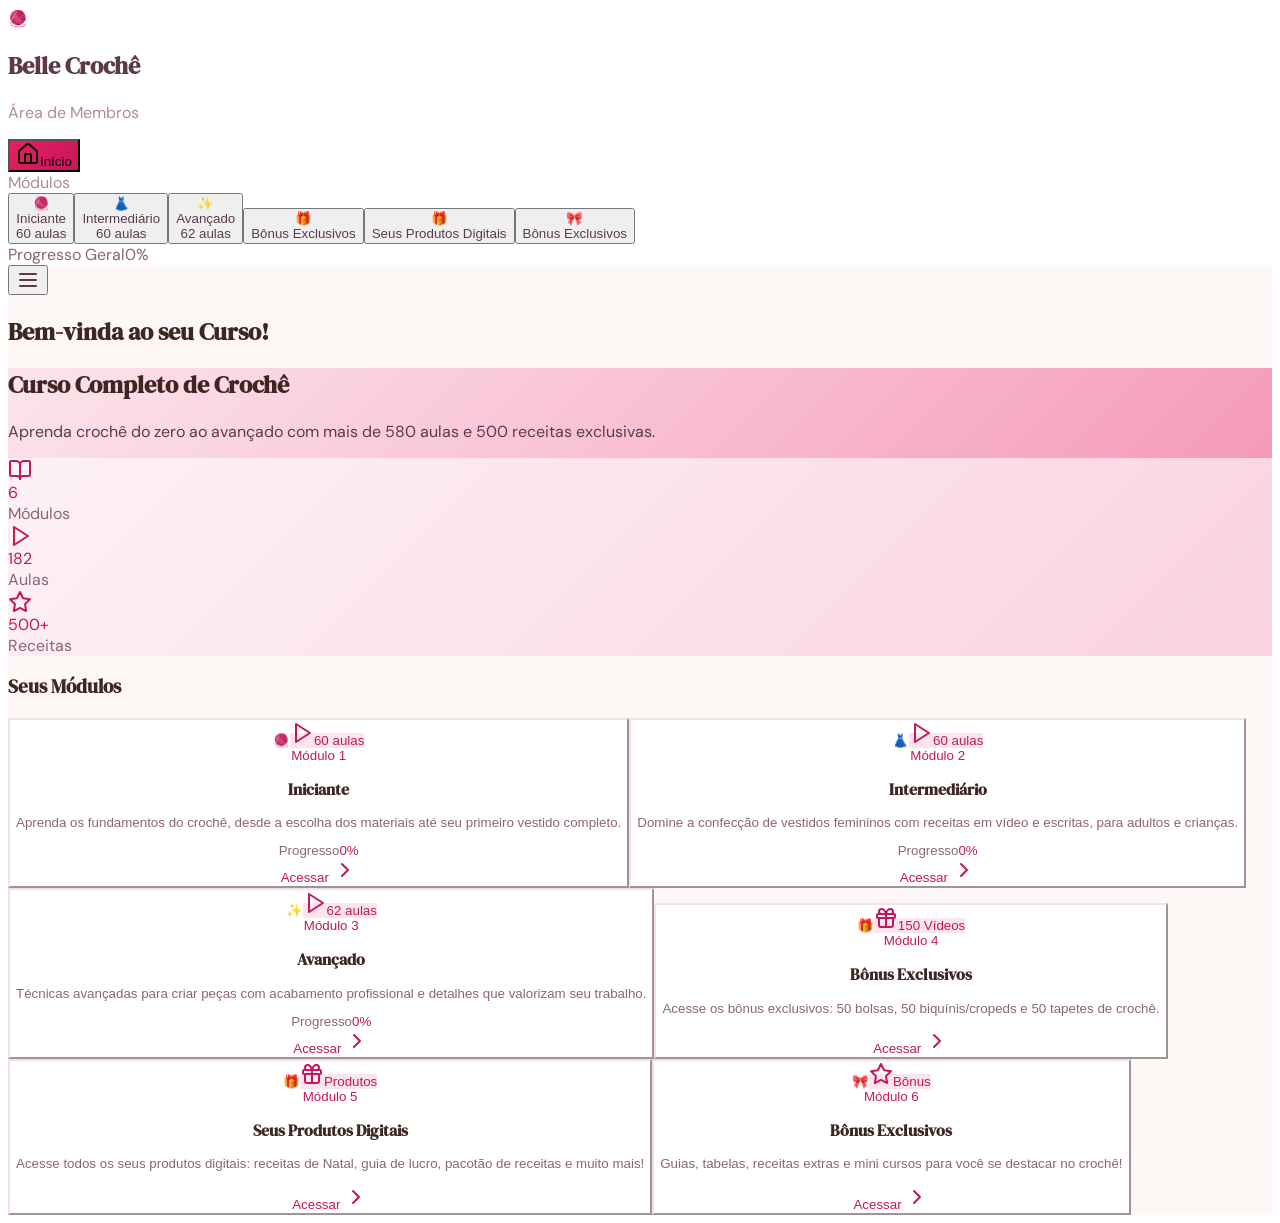
==== dashboard.html @ daae0343 "feat: extract Belle Crochê modules and update area" ====
<html lang="en">

<head>
    <meta charset="UTF-8">
    <meta name="viewport" content="width=device-width, initial-scale=1.0, maximum-scale=1">
    <title>Belle Crochê - Área de Membros</title>
    <link rel="preconnect" href="https://fonts.googleapis.com">
    <link rel="preconnect" href="https://fonts.gstatic.com" crossorigin="">
    <link
        href="https://fonts.googleapis.com/css2?family=DM+Serif+Display&amp;family=DM+Sans:wght@400;500;600;700&amp;display=swap"
        rel="stylesheet">
    <script type="module" crossorigin="" src="/assets/index-DdHizNFX.js"></script>
    <link rel="stylesheet" crossorigin="" href="/assets/index-CV2BkuP6.css">
    <style type="text/css">
        [data-sonner-toaster][dir=ltr],
        html[dir=ltr] {
            --toast-icon-margin-start: -3px;
            --toast-icon-margin-end: 4px;
            --toast-svg-margin-start: -1px;
            --toast-svg-margin-end: 0px;
            --toast-button-margin-start: auto;
            --toast-button-margin-end: 0;
            --toast-close-button-start: 0;
            --toast-close-button-end: unset;
            --toast-close-button-transform: translate(-35%, -35%)
        }

        [data-sonner-toaster][dir=rtl],
        html[dir=rtl] {
            --toast-icon-margin-start: 4px;
            --toast-icon-margin-end: -3px;
            --toast-svg-margin-start: 0px;
            --toast-svg-margin-end: -1px;
            --toast-button-margin-start: 0;
            --toast-button-margin-end: auto;
            --toast-close-button-start: unset;
            --toast-close-button-end: 0;
            --toast-close-button-transform: translate(35%, -35%)
        }

        [data-sonner-toaster] {
            position: fixed;
            width: var(--width);
            font-family: ui-sans-serif, system-ui, -apple-system, BlinkMacSystemFont, Segoe UI, Roboto, Helvetica Neue, Arial, Noto Sans, sans-serif, Apple Color Emoji, Segoe UI Emoji, Segoe UI Symbol, Noto Color Emoji;
            --gray1: hsl(0, 0%, 99%);
            --gray2: hsl(0, 0%, 97.3%);
            --gray3: hsl(0, 0%, 95.1%);
            --gray4: hsl(0, 0%, 93%);
            --gray5: hsl(0, 0%, 90.9%);
            --gray6: hsl(0, 0%, 88.7%);
            --gray7: hsl(0, 0%, 85.8%);
            --gray8: hsl(0, 0%, 78%);
            --gray9: hsl(0, 0%, 56.1%);
            --gray10: hsl(0, 0%, 52.3%);
            --gray11: hsl(0, 0%, 43.5%);
            --gray12: hsl(0, 0%, 9%);
            --border-radius: 8px;
            box-sizing: border-box;
            padding: 0;
            margin: 0;
            list-style: none;
            outline: 0;
            z-index: 999999999;
            transition: transform .4s ease
        }

        @media (hover:none) and (pointer:coarse) {
            [data-sonner-toaster][data-lifted=true] {
                transform: none
            }
        }

        [data-sonner-toaster][data-x-position=right] {
            right: var(--offset-right)
        }

        [data-sonner-toaster][data-x-position=left] {
            left: var(--offset-left)
        }

        [data-sonner-toaster][data-x-position=center] {
            left: 50%;
            transform: translateX(-50%)
        }

        [data-sonner-toaster][data-y-position=top] {
            top: var(--offset-top)
        }

        [data-sonner-toaster][data-y-position=bottom] {
            bottom: var(--offset-bottom)
        }

        [data-sonner-toast] {
            --y: translateY(100%);
            --lift-amount: calc(var(--lift) * var(--gap));
            z-index: var(--z-index);
            position: absolute;
            opacity: 0;
            transform: var(--y);
            touch-action: none;
            transition: transform .4s, opacity .4s, height .4s, box-shadow .2s;
            box-sizing: border-box;
            outline: 0;
            overflow-wrap: anywhere
        }

        [data-sonner-toast][data-styled=true] {
            padding: 16px;
            background: var(--normal-bg);
            border: 1px solid var(--normal-border);
            color: var(--normal-text);
            border-radius: var(--border-radius);
            box-shadow: 0 4px 12px rgba(0, 0, 0, .1);
            width: var(--width);
            font-size: 13px;
            display: flex;
            align-items: center;
            gap: 6px
        }

        [data-sonner-toast]:focus-visible {
            box-shadow: 0 4px 12px rgba(0, 0, 0, .1), 0 0 0 2px rgba(0, 0, 0, .2)
        }

        [data-sonner-toast][data-y-position=top] {
            top: 0;
            --y: translateY(-100%);
            --lift: 1;
            --lift-amount: calc(1 * var(--gap))
        }

        [data-sonner-toast][data-y-position=bottom] {
            bottom: 0;
            --y: translateY(100%);
            --lift: -1;
            --lift-amount: calc(var(--lift) * var(--gap))
        }

        [data-sonner-toast][data-styled=true] [data-description] {
            font-weight: 400;
            line-height: 1.4;
            color: #3f3f3f
        }

        [data-rich-colors=true][data-sonner-toast][data-styled=true] [data-description] {
            color: inherit
        }

        [data-sonner-toaster][data-sonner-theme=dark] [data-description] {
            color: #e8e8e8
        }

        [data-sonner-toast][data-styled=true] [data-title] {
            font-weight: 500;
            line-height: 1.5;
            color: inherit
        }

        [data-sonner-toast][data-styled=true] [data-icon] {
            display: flex;
            height: 16px;
            width: 16px;
            position: relative;
            justify-content: flex-start;
            align-items: center;
            flex-shrink: 0;
            margin-left: var(--toast-icon-margin-start);
            margin-right: var(--toast-icon-margin-end)
        }

        [data-sonner-toast][data-promise=true] [data-icon]>svg {
            opacity: 0;
            transform: scale(.8);
            transform-origin: center;
            animation: sonner-fade-in .3s ease forwards
        }

        [data-sonner-toast][data-styled=true] [data-icon]>* {
            flex-shrink: 0
        }

        [data-sonner-toast][data-styled=true] [data-icon] svg {
            margin-left: var(--toast-svg-margin-start);
            margin-right: var(--toast-svg-margin-end)
        }

        [data-sonner-toast][data-styled=true] [data-content] {
            display: flex;
            flex-direction: column;
            gap: 2px
        }

        [data-sonner-toast][data-styled=true] [data-button] {
            border-radius: 4px;
            padding-left: 8px;
            padding-right: 8px;
            height: 24px;
            font-size: 12px;
            color: var(--normal-bg);
            background: var(--normal-text);
            margin-left: var(--toast-button-margin-start);
            margin-right: var(--toast-button-margin-end);
            border: none;
            font-weight: 500;
            cursor: pointer;
            outline: 0;
            display: flex;
            align-items: center;
            flex-shrink: 0;
            transition: opacity .4s, box-shadow .2s
        }

        [data-sonner-toast][data-styled=true] [data-button]:focus-visible {
            box-shadow: 0 0 0 2px rgba(0, 0, 0, .4)
        }

        [data-sonner-toast][data-styled=true] [data-button]:first-of-type {
            margin-left: var(--toast-button-margin-start);
            margin-right: var(--toast-button-margin-end)
        }

        [data-sonner-toast][data-styled=true] [data-cancel] {
            color: var(--normal-text);
            background: rgba(0, 0, 0, .08)
        }

        [data-sonner-toaster][data-sonner-theme=dark] [data-sonner-toast][data-styled=true] [data-cancel] {
            background: rgba(255, 255, 255, .3)
        }

        [data-sonner-toast][data-styled=true] [data-close-button] {
            position: absolute;
            left: var(--toast-close-button-start);
            right: var(--toast-close-button-end);
            top: 0;
            height: 20px;
            width: 20px;
            display: flex;
            justify-content: center;
            align-items: center;
            padding: 0;
            color: var(--gray12);
            background: var(--normal-bg);
            border: 1px solid var(--gray4);
            transform: var(--toast-close-button-transform);
            border-radius: 50%;
            cursor: pointer;
            z-index: 1;
            transition: opacity .1s, background .2s, border-color .2s
        }

        [data-sonner-toast][data-styled=true] [data-close-button]:focus-visible {
            box-shadow: 0 4px 12px rgba(0, 0, 0, .1), 0 0 0 2px rgba(0, 0, 0, .2)
        }

        [data-sonner-toast][data-styled=true] [data-disabled=true] {
            cursor: not-allowed
        }

        [data-sonner-toast][data-styled=true]:hover [data-close-button]:hover {
            background: var(--gray2);
            border-color: var(--gray5)
        }

        [data-sonner-toast][data-swiping=true]::before {
            content: '';
            position: absolute;
            left: -100%;
            right: -100%;
            height: 100%;
            z-index: -1
        }

        [data-sonner-toast][data-y-position=top][data-swiping=true]::before {
            bottom: 50%;
            transform: scaleY(3) translateY(50%)
        }

        [data-sonner-toast][data-y-position=bottom][data-swiping=true]::before {
            top: 50%;
            transform: scaleY(3) translateY(-50%)
        }

        [data-sonner-toast][data-swiping=false][data-removed=true]::before {
            content: '';
            position: absolute;
            inset: 0;
            transform: scaleY(2)
        }

        [data-sonner-toast][data-expanded=true]::after {
            content: '';
            position: absolute;
            left: 0;
            height: calc(var(--gap) + 1px);
            bottom: 100%;
            width: 100%
        }

        [data-sonner-toast][data-mounted=true] {
            --y: translateY(0);
            opacity: 1
        }

        [data-sonner-toast][data-expanded=false][data-front=false] {
            --scale: var(--toasts-before) * 0.05 + 1;
            --y: translateY(calc(var(--lift-amount) * var(--toasts-before))) scale(calc(-1 * var(--scale)));
            height: var(--front-toast-height)
        }

        [data-sonner-toast]>* {
            transition: opacity .4s
        }

        [data-sonner-toast][data-x-position=right] {
            right: 0
        }

        [data-sonner-toast][data-x-position=left] {
            left: 0
        }

        [data-sonner-toast][data-expanded=false][data-front=false][data-styled=true]>* {
            opacity: 0
        }

        [data-sonner-toast][data-visible=false] {
            opacity: 0;
            pointer-events: none
        }

        [data-sonner-toast][data-mounted=true][data-expanded=true] {
            --y: translateY(calc(var(--lift) * var(--offset)));
            height: var(--initial-height)
        }

        [data-sonner-toast][data-removed=true][data-front=true][data-swipe-out=false] {
            --y: translateY(calc(var(--lift) * -100%));
            opacity: 0
        }

        [data-sonner-toast][data-removed=true][data-front=false][data-swipe-out=false][data-expanded=true] {
            --y: translateY(calc(var(--lift) * var(--offset) + var(--lift) * -100%));
            opacity: 0
        }

        [data-sonner-toast][data-removed=true][data-front=false][data-swipe-out=false][data-expanded=false] {
            --y: translateY(40%);
            opacity: 0;
            transition: transform .5s, opacity .2s
        }

        [data-sonner-toast][data-removed=true][data-front=false]::before {
            height: calc(var(--initial-height) + 20%)
        }

        [data-sonner-toast][data-swiping=true] {
            transform: var(--y) translateY(var(--swipe-amount-y, 0)) translateX(var(--swipe-amount-x, 0));
            transition: none
        }

        [data-sonner-toast][data-swiped=true] {
            user-select: none
        }

        [data-sonner-toast][data-swipe-out=true][data-y-position=bottom],
        [data-sonner-toast][data-swipe-out=true][data-y-position=top] {
            animation-duration: .2s;
            animation-timing-function: ease-out;
            animation-fill-mode: forwards
        }

        [data-sonner-toast][data-swipe-out=true][data-swipe-direction=left] {
            animation-name: swipe-out-left
        }

        [data-sonner-toast][data-swipe-out=true][data-swipe-direction=right] {
            animation-name: swipe-out-right
        }

        [data-sonner-toast][data-swipe-out=true][data-swipe-direction=up] {
            animation-name: swipe-out-up
        }

        [data-sonner-toast][data-swipe-out=true][data-swipe-direction=down] {
            animation-name: swipe-out-down
        }

        @keyframes swipe-out-left {
            from {
                transform: var(--y) translateX(var(--swipe-amount-x));
                opacity: 1
            }

            to {
                transform: var(--y) translateX(calc(var(--swipe-amount-x) - 100%));
                opacity: 0
            }
        }

        @keyframes swipe-out-right {
            from {
                transform: var(--y) translateX(var(--swipe-amount-x));
                opacity: 1
            }

            to {
                transform: var(--y) translateX(calc(var(--swipe-amount-x) + 100%));
                opacity: 0
            }
        }

        @keyframes swipe-out-up {
            from {
                transform: var(--y) translateY(var(--swipe-amount-y));
                opacity: 1
            }

            to {
                transform: var(--y) translateY(calc(var(--swipe-amount-y) - 100%));
                opacity: 0
            }
        }

        @keyframes swipe-out-down {
            from {
                transform: var(--y) translateY(var(--swipe-amount-y));
                opacity: 1
            }

            to {
                transform: var(--y) translateY(calc(var(--swipe-amount-y) + 100%));
                opacity: 0
            }
        }

        @media (max-width:600px) {
            [data-sonner-toaster] {
                position: fixed;
                right: var(--mobile-offset-right);
                left: var(--mobile-offset-left);
                width: 100%
            }

            [data-sonner-toaster][dir=rtl] {
                left: calc(var(--mobile-offset-left) * -1)
            }

            [data-sonner-toaster] [data-sonner-toast] {
                left: 0;
                right: 0;
                width: calc(100% - var(--mobile-offset-left) * 2)
            }

            [data-sonner-toaster][data-x-position=left] {
                left: var(--mobile-offset-left)
            }

            [data-sonner-toaster][data-y-position=bottom] {
                bottom: var(--mobile-offset-bottom)
            }

            [data-sonner-toaster][data-y-position=top] {
                top: var(--mobile-offset-top)
            }

            [data-sonner-toaster][data-x-position=center] {
                left: var(--mobile-offset-left);
                right: var(--mobile-offset-right);
                transform: none
            }
        }

        [data-sonner-toaster][data-sonner-theme=light] {
            --normal-bg: #fff;
            --normal-border: var(--gray4);
            --normal-text: var(--gray12);
            --success-bg: hsl(143, 85%, 96%);
            --success-border: hsl(145, 92%, 87%);
            --success-text: hsl(140, 100%, 27%);
            --info-bg: hsl(208, 100%, 97%);
            --info-border: hsl(221, 91%, 93%);
            --info-text: hsl(210, 92%, 45%);
            --warning-bg: hsl(49, 100%, 97%);
            --warning-border: hsl(49, 91%, 84%);
            --warning-text: hsl(31, 92%, 45%);
            --error-bg: hsl(359, 100%, 97%);
            --error-border: hsl(359, 100%, 94%);
            --error-text: hsl(360, 100%, 45%)
        }

        [data-sonner-toaster][data-sonner-theme=light] [data-sonner-toast][data-invert=true] {
            --normal-bg: #000;
            --normal-border: hsl(0, 0%, 20%);
            --normal-text: var(--gray1)
        }

        [data-sonner-toaster][data-sonner-theme=dark] [data-sonner-toast][data-invert=true] {
            --normal-bg: #fff;
            --normal-border: var(--gray3);
            --normal-text: var(--gray12)
        }

        [data-sonner-toaster][data-sonner-theme=dark] {
            --normal-bg: #000;
            --normal-bg-hover: hsl(0, 0%, 12%);
            --normal-border: hsl(0, 0%, 20%);
            --normal-border-hover: hsl(0, 0%, 25%);
            --normal-text: var(--gray1);
            --success-bg: hsl(150, 100%, 6%);
            --success-border: hsl(147, 100%, 12%);
            --success-text: hsl(150, 86%, 65%);
            --info-bg: hsl(215, 100%, 6%);
            --info-border: hsl(223, 43%, 17%);
            --info-text: hsl(216, 87%, 65%);
            --warning-bg: hsl(64, 100%, 6%);
            --warning-border: hsl(60, 100%, 9%);
            --warning-text: hsl(46, 87%, 65%);
            --error-bg: hsl(358, 76%, 10%);
            --error-border: hsl(357, 89%, 16%);
            --error-text: hsl(358, 100%, 81%)
        }

        [data-sonner-toaster][data-sonner-theme=dark] [data-sonner-toast] [data-close-button] {
            background: var(--normal-bg);
            border-color: var(--normal-border);
            color: var(--normal-text)
        }

        [data-sonner-toaster][data-sonner-theme=dark] [data-sonner-toast] [data-close-button]:hover {
            background: var(--normal-bg-hover);
            border-color: var(--normal-border-hover)
        }

        [data-rich-colors=true][data-sonner-toast][data-type=success] {
            background: var(--success-bg);
            border-color: var(--success-border);
            color: var(--success-text)
        }

        [data-rich-colors=true][data-sonner-toast][data-type=success] [data-close-button] {
            background: var(--success-bg);
            border-color: var(--success-border);
            color: var(--success-text)
        }

        [data-rich-colors=true][data-sonner-toast][data-type=info] {
            background: var(--info-bg);
            border-color: var(--info-border);
            color: var(--info-text)
        }

        [data-rich-colors=true][data-sonner-toast][data-type=info] [data-close-button] {
            background: var(--info-bg);
            border-color: var(--info-border);
            color: var(--info-text)
        }

        [data-rich-colors=true][data-sonner-toast][data-type=warning] {
            background: var(--warning-bg);
            border-color: var(--warning-border);
            color: var(--warning-text)
        }

        [data-rich-colors=true][data-sonner-toast][data-type=warning] [data-close-button] {
            background: var(--warning-bg);
            border-color: var(--warning-border);
            color: var(--warning-text)
        }

        [data-rich-colors=true][data-sonner-toast][data-type=error] {
            background: var(--error-bg);
            border-color: var(--error-border);
            color: var(--error-text)
        }

        [data-rich-colors=true][data-sonner-toast][data-type=error] [data-close-button] {
            background: var(--error-bg);
            border-color: var(--error-border);
            color: var(--error-text)
        }

        .sonner-loading-wrapper {
            --size: 16px;
            height: var(--size);
            width: var(--size);
            position: absolute;
            inset: 0;
            z-index: 10
        }

        .sonner-loading-wrapper[data-visible=false] {
            transform-origin: center;
            animation: sonner-fade-out .2s ease forwards
        }

        .sonner-spinner {
            position: relative;
            top: 50%;
            left: 50%;
            height: var(--size);
            width: var(--size)
        }

        .sonner-loading-bar {
            animation: sonner-spin 1.2s linear infinite;
            background: var(--gray11);
            border-radius: 6px;
            height: 8%;
            left: -10%;
            position: absolute;
            top: -3.9%;
            width: 24%
        }

        .sonner-loading-bar:first-child {
            animation-delay: -1.2s;
            transform: rotate(.0001deg) translate(146%)
        }

        .sonner-loading-bar:nth-child(2) {
            animation-delay: -1.1s;
            transform: rotate(30deg) translate(146%)
        }

        .sonner-loading-bar:nth-child(3) {
            animation-delay: -1s;
            transform: rotate(60deg) translate(146%)
        }

        .sonner-loading-bar:nth-child(4) {
            animation-delay: -.9s;
            transform: rotate(90deg) translate(146%)
        }

        .sonner-loading-bar:nth-child(5) {
            animation-delay: -.8s;
            transform: rotate(120deg) translate(146%)
        }

        .sonner-loading-bar:nth-child(6) {
            animation-delay: -.7s;
            transform: rotate(150deg) translate(146%)
        }

        .sonner-loading-bar:nth-child(7) {
            animation-delay: -.6s;
            transform: rotate(180deg) translate(146%)
        }

        .sonner-loading-bar:nth-child(8) {
            animation-delay: -.5s;
            transform: rotate(210deg) translate(146%)
        }

        .sonner-loading-bar:nth-child(9) {
            animation-delay: -.4s;
            transform: rotate(240deg) translate(146%)
        }

        .sonner-loading-bar:nth-child(10) {
            animation-delay: -.3s;
            transform: rotate(270deg) translate(146%)
        }

        .sonner-loading-bar:nth-child(11) {
            animation-delay: -.2s;
            transform: rotate(300deg) translate(146%)
        }

        .sonner-loading-bar:nth-child(12) {
            animation-delay: -.1s;
            transform: rotate(330deg) translate(146%)
        }

        @keyframes sonner-fade-in {
            0% {
                opacity: 0;
                transform: scale(.8)
            }

            100% {
                opacity: 1;
                transform: scale(1)
            }
        }

        @keyframes sonner-fade-out {
            0% {
                opacity: 1;
                transform: scale(1)
            }

            100% {
                opacity: 0;
                transform: scale(.8)
            }
        }

        @keyframes sonner-spin {
            0% {
                opacity: 1
            }

            100% {
                opacity: .15
            }
        }

        @media (prefers-reduced-motion) {

            .sonner-loading-bar,
            [data-sonner-toast],
            [data-sonner-toast]>* {
                transition: none !important;
                animation: none !important
            }
        }

        .sonner-loader {
            position: absolute;
            top: 50%;
            left: 50%;
            transform: translate(-50%, -50%);
            transform-origin: center;
            transition: opacity .2s, transform .2s
        }

        .sonner-loader[data-visible=false] {
            opacity: 0;
            transform: scale(.8) translate(-50%, -50%)
        }
    </style>
    <style type="text/css">
        .m-drainage-dialog {
            border-radius: 5px !important
        }

        .m-drainage-dialog .el-dialog__header .el-dialog__title {
            font-family: Arial, sans-serif;
            font-size: 24px
        }

        .m-drainage-dialog .el-dialog__body {
            padding: 3px !important
        }
    </style>
    <style type="text/css">
        .m-drainage[data-v-1993f468] {
            font-family: Arial, sans-serif;
            background-color: #f8f9fa;
            margin: 0;
            padding: 0;
            word-break: break-word
        }

        .modal[data-v-1993f468] {
            display: flex;
            align-items: center;
            justify-content: center;
            position: fixed;
            top: 0;
            left: 0;
            width: 100%;
            height: 100%;
            background-color: rgba(0, 0, 0, .5)
        }

        .modal-content[data-v-1993f468] {
            background-color: #fff;
            border-radius: 10px;
            padding: 20px;
            text-align: center
        }

        .modal-body[data-v-1993f468] {
            font-size: 16px;
            margin-bottom: 20px
        }

        .modal-footer[data-v-1993f468] {
            display: flex;
            justify-content: center
        }

        .modal-footer button[data-v-1993f468] {
            padding: 10px 20px;
            font-size: 16px;
            border: none;
            border-radius: 5px;
            color: #fff;
            cursor: pointer
        }

        .modal-footer button[data-v-1993f468],
        .modal-footer button[data-v-1993f468]:hover {
            background-color: #7799f1
        }
    </style>
    <style type="text/css">
        .close-button[data-v-e2c11cf8] {
            position: absolute;
            top: -10px;
            right: -10px;
            width: 30px;
            height: 30px;
            background-color: #f5f5f5;
            border-radius: 50%;
            display: flex;
            align-items: center;
            justify-content: center;
            cursor: pointer;
            z-index: 1000;
            transition: all .3s ease
        }

        .close-button[data-v-e2c11cf8]:hover {
            background-color: #e0e0e0;
            transform: scale(1.1)
        }

        .close-button i[data-v-e2c11cf8] {
            font-size: 16px;
            color: #666
        }

        .m-force-lead[data-v-e2c11cf8] {
            padding: 20px
        }

        .logo-container[data-v-e2c11cf8] {
            margin-bottom: 20px;
            text-align: center
        }

        .plugin-logo[data-v-e2c11cf8] {
            width: 64px;
            height: 64px;
            border-radius: 8px
        }

        .modal-body[data-v-e2c11cf8] {
            margin-bottom: 20px
        }

        .content-item[data-v-e2c11cf8] {
            margin-bottom: 10px
        }

        .content-item p[data-v-e2c11cf8] {
            margin: 0;
            font-size: 14px;
            color: #333;
            font-weight: 500;
            margin-bottom: 10px;
            line-height: 1.2
        }

        .modal-footer[data-v-e2c11cf8] {
            text-align: center
        }

        .install-button[data-v-e2c11cf8] {
            padding: 10px 30px;
            font-size: 16px;
            font-weight: 700
        }

        .install-button[data-v-e2c11cf8],
        .install-button[data-v-e2c11cf8]:hover {
            background-color: #7799f1;
            border-color: #7799f1
        }
    </style>
    <style type="text/css">
        #wa-total * {
            font-family: SourceHanSansSC-bold
        }

        #wa-total .el-textarea__inner {
            font-family: -apple-system, BlinkMacSystemFont, Segoe UI, PingFang SC, Hiragino Sans GB, Microsoft YaHei, Helvetica Neue, Helvetica, Arial, sans-serif, Apple Color Emoji, Segoe UI Emoji, Segoe UI Symbol !important;
            padding: 5px 5px !important;
            font-size: 13px !important;
            background-color: #ecf0fd !important
        }

        .leadsElementSelect {
            z-index: 9999999 !important;
            font-family: SourceHanSansSC-bold
        }

        .elementSelectCustomize {
            width: 100%
        }

        .leadsElementSelect .el-select-dropdown__item {
            line-height: 30px;
            height: 30px
        }

        .elementDividerCustomize {
            margin: 10px 0 !important
        }

        .elementSelectCustomizeAdd {
            padding: 0 20px
        }

        .elementSelectCustomizeAddClick {
            text-align: right;
            color: #7799f1
        }

        .leadsElementSelect .el-select-dropdown__item.selected {
            color: #7a9bf1 !important;
            font-weight: 700
        }
    </style>
    <style type="text/css">
        .more-tools[data-v-56e69371] {
            width: 100%;
            margin: 0 auto;
            background-color: #fff
        }

        .tools-img[data-v-56e69371] {
            position: absolute;
            top: 50%;
            left: 15px;
            width: 25px;
            height: 25px;
            transform: translateY(-50%)
        }

        .more-tools ul li[data-v-56e69371] {
            position: relative;
            list-style: none;
            border-bottom: 1px solid #ccc
        }

        .more-tools ul[data-v-56e69371] {
            overflow: hidden;
            padding-left: 0
        }

        .tools-link[data-v-56e69371] {
            display: inline-block;
            width: 100%;
            height: 50px;
            line-height: 50px;
            text-decoration: none;
            color: #444;
            font-size: 16px;
            font-weight: 500;
            text-align: left;
            margin-left: 55px;
            overflow: hidden
        }

        .el-tag[data-v-56e69371] {
            margin: 0 5px
        }
    </style>
    <style type="text/css">
        .rocket-marquee-container[data-v-1a0df347] {
            position: relative;
            width: 100%;
            height: 40px;
            background: linear-gradient(135deg, #ff6b35, #f7931e);
            border-radius: 6px;
            overflow: hidden;
            margin: 10px 0 0 0;
            box-shadow: 0 2px 8px rgba(255, 107, 53, .3);
            cursor: pointer;
            transition: all .3s ease
        }

        .rocket-marquee-container[data-v-1a0df347]:hover {
            transform: translateY(-1px);
            box-shadow: 0 4px 12px rgba(255, 107, 53, .4)
        }

        .marquee-wrapper[data-v-1a0df347] {
            width: 100%;
            overflow: hidden;
            white-space: nowrap
        }

        .marquee-content[data-v-1a0df347] {
            display: inline-block;
            animation: scroll-data-v-1a0df347 50s linear infinite
        }

        @keyframes scroll-data-v-1a0df347 {
            0% {
                transform: translateX(5%)
            }

            to {
                transform: translateX(-100%)
            }
        }

        .marquee-text[data-v-1a0df347] {
            display: inline-flex;
            align-items: center;
            gap: 8px;
            font-size: 14px;
            font-weight: 500;
            color: #fff;
            line-height: 40px;
            white-space: nowrap;
            padding: 0 20px
        }

        .arrow[data-v-1a0df347] {
            animation: arrow-pulse 2s ease-in-out infinite
        }

        .arrow[data-v-1a0df347],
        .link-text[data-v-1a0df347] {
            color: #ffeaa7;
            font-weight: 700
        }

        .link-text[data-v-1a0df347] {
            text-decoration: underline;
            animation: link-glow 2s ease-in-out infinite alternate
        }
    </style>
    <style type="text/css">
        .rocket-popup-dialog {
            border-radius: 16px !important;
            overflow: hidden
        }

        .rocket-popup-dialog .el-dialog {
            border-radius: 16px !important;
            box-shadow: 0 20px 60px rgba(0, 0, 0, .15), 0 8px 24px rgba(0, 0, 0, .12) !important
        }

        .rocket-popup-dialog .el-dialog__header {
            display: none !important
        }

        .rocket-popup-dialog .el-dialog__body {
            padding: 0 !important
        }
    </style>
    <style type="text/css">
        .rocket-popup[data-v-a91c8f6a] {
            font-family: Arial, sans-serif;
            background-color: #fff;
            margin: 0;
            padding: 0;
            word-break: break-word
        }

        .modal-content[data-v-a91c8f6a] {
            background-color: #fff;
            border-radius: 16px;
            padding: 20px;
            text-align: left;
            position: relative;
            overflow: hidden;
            box-shadow: 0 12px 40px rgba(0, 0, 0, .12), 0 4px 16px rgba(0, 0, 0, .08);
            animation: dialog-pop-data-v-a91c8f6a .28s cubic-bezier(.22, 1, .36, 1)
        }

        @keyframes dialog-pop-data-v-a91c8f6a {
            0% {
                transform: translateY(8px) scale(.98);
                opacity: 0
            }

            to {
                transform: translateY(0) scale(1);
                opacity: 1
            }
        }

        .modal-header[data-v-a91c8f6a] {
            margin-bottom: 12px
        }

        .modal-header h3[data-v-a91c8f6a] {
            font-size: 18px;
            font-weight: 600;
            color: #333;
            margin: 0;
            line-height: 1.3
        }

        .modal-body[data-v-a91c8f6a] {
            color: #333;
            margin-bottom: 16px
        }

        .intro-text[data-v-a91c8f6a],
        .modal-body[data-v-a91c8f6a] {
            font-size: 13px;
            line-height: 1.4
        }

        .intro-text[data-v-a91c8f6a] {
            margin: 0 0 12px 0;
            color: #666
        }

        .feature-list[data-v-a91c8f6a] {
            list-style: none;
            padding: 0;
            margin: 0 0 12px 0
        }

        .feature-list li[data-v-a91c8f6a] {
            padding-left: 0;
            display: flex;
            align-items: flex-start;
            gap: 8px
        }

        .feature-list li[data-v-a91c8f6a]:before {
            content: "■";
            color: #ff6b35;
            font-weight: 700;
            margin-right: 4px;
            flex-shrink: 0
        }

        .feature-label[data-v-a91c8f6a] {
            font-weight: 700;
            color: #333;
            white-space: nowrap;
            line-height: 1.4
        }

        .feature-desc[data-v-a91c8f6a] {
            color: #666;
            flex: 1;
            line-height: 1.4
        }

        .cta-text[data-v-a91c8f6a] {
            margin: 12px 0 0 0;
            color: #333;
            font-size: 13px;
            font-weight: 500;
            line-height: 1.4
        }

        .cta-text a[data-v-a91c8f6a] {
            color: #ff6b35;
            text-decoration: none;
            font-weight: 500;
            transition: all .2s ease-in-out;
            border-bottom: 1.5px solid transparent;
            padding-bottom: 1px
        }

        .cta-text a[data-v-a91c8f6a]:hover {
            color: #ff8533;
            border-bottom-color: #ff8533
        }

        .cta-text a[data-v-a91c8f6a]:active {
            color: #e55a2a;
            border-bottom-color: #e55a2a
        }

        .modal-checkbox[data-v-a91c8f6a] {
            margin-top: 12px;
            margin-bottom: 0;
            text-align: left
        }

        .modal-checkbox[data-v-a91c8f6a] .el-checkbox {
            font-size: 12px;
            color: #666
        }

        .modal-checkbox[data-v-a91c8f6a] .el-checkbox__label {
            font-size: 12px;
            color: #666;
            line-height: 1.4
        }

        .modal-checkbox[data-v-a91c8f6a] .el-checkbox__input.is-checked .el-checkbox__inner {
            background-color: #ff6b35;
            border-color: #ff6b35
        }

        .modal-checkbox[data-v-a91c8f6a] .el-checkbox__input.is-checked+.el-checkbox__label {
            color: #666
        }

        .modal-footer[data-v-a91c8f6a] {
            display: flex;
            justify-content: center;
            gap: 10px;
            margin-top: 16px
        }

        .primary-button[data-v-a91c8f6a] {
            padding: 8px 20px;
            font-size: 13px;
            border-radius: 8px;
            background-color: #ff6b35;
            border-color: #ff6b35;
            color: #fff;
            font-weight: 500;
            transition: all .2s ease-in-out;
            box-shadow: 0 2px 8px rgba(255, 107, 53, .25)
        }

        .primary-button[data-v-a91c8f6a]:hover {
            background-color: #ff8533;
            border-color: #ff8533;
            box-shadow: 0 4px 12px rgba(255, 107, 53, .3)
        }

        .primary-button[data-v-a91c8f6a]:active {
            transform: translateY(1px) scale(.99)
        }

        .secondary-button[data-v-a91c8f6a] {
            padding: 8px 20px;
            font-size: 13px;
            border-radius: 8px;
            background-color: #f5f5f5;
            border-color: #e0e0e0;
            color: #666;
            font-weight: 500;
            transition: all .2s ease-in-out;
            box-shadow: 0 2px 4px rgba(0, 0, 0, .08)
        }

        .secondary-button[data-v-a91c8f6a]:hover {
            background-color: #e8e8e8;
            border-color: #d0d0d0;
            color: #333
        }

        .secondary-button[data-v-a91c8f6a]:active {
            transform: translateY(1px) scale(.99)
        }

        @media (prefers-reduced-motion:reduce) {
            .modal-content[data-v-a91c8f6a] {
                animation: none !important
            }

            .modal-footer button[data-v-a91c8f6a] {
                transition: none !important
            }
        }
    </style>
    <style type="text/css">
        .wa-update-root {
            position: relative
        }

        .wa-update-modal-mask {
            position: fixed;
            inset: 0;
            z-index: 3000;
            background: rgba(0, 0, 0, .35)
        }

        .wa-update-modal-mask--closing {
            pointer-events: none
        }

        .wa-update-dialog {
            position: absolute;
            width: 420px;
            max-width: calc(100vw - 24px);
            left: 50%;
            top: 40px;
            transform: translateX(-50%)
        }

        .wa-update-dialog__fly {
            width: 100%;
            transform-origin: 50% 50%;
            will-change: transform;
            backface-visibility: hidden
        }

        .wa-update-dialog__viewport {
            width: 100%;
            overflow: hidden;
            border-radius: 16px
        }

        .wa-update-dialog__card {
            position: relative;
            background: #f2f2f2;
            border: 3px solid #c40014;
            border-radius: 16px;
            overflow: hidden
        }

        .wa-update-dialog__top {
            background: #d0021b;
            padding: 18px 12px 14px;
            text-align: center
        }

        .wa-update-dialog__icon {
            width: 56px;
            height: 56px;
            display: inline-block;
            margin-bottom: 6px
        }

        .wa-update-dialog__top-title {
            color: #fff;
            font-size: 20px;
            font-weight: 700;
            letter-spacing: 1px
        }

        .wa-update-dialog__body {
            padding: 18px 20px 20px;
            text-align: center;
            color: #3b3b3b
        }

        .wa-update-dialog__title {
            font-size: 18px;
            font-weight: 700;
            color: #1f1f1f;
            margin-bottom: 14px
        }

        .wa-update-dialog__notice {
            font-size: 14px;
            line-height: 20px;
            background: #e6e1e1;
            border: 1px solid #e1b4b4;
            border-radius: 12px;
            padding: 12px 10px;
            margin-bottom: 14px
        }

        .wa-update-dialog__danger,
        .wa-update-dialog__hint {
            color: #d0021b;
            font-weight: 700
        }

        .wa-update-dialog__hint {
            font-size: 14px;
            line-height: 20px;
            margin-bottom: 14px
        }

        .wa-update-dialog__progress {
            height: 6px;
            background: #d8d8d8;
            border-radius: 999px;
            overflow: hidden;
            margin: 6px 0 14px
        }

        .wa-update-dialog__progress-bar {
            height: 100%;
            background: #d0021b;
            width: 0;
            transition: width .5s cubic-bezier(.25, .46, .45, .94)
        }

        .wa-update-dialog__primary {
            width: 100%;
            height: 44px;
            border-radius: 12px;
            border: none;
            background: #bfc6cf;
            color: #6b6f76;
            font-size: 15px;
            font-weight: 700;
            cursor: not-allowed
        }

        .wa-update-dialog__primary:enabled {
            background: #d0021b;
            color: #fff;
            cursor: pointer
        }

        .wa-update-dialog__ghost {
            margin-top: 10px;
            background: transparent;
            border: none;
            color: #9c9c9c;
            font-size: 13px;
            cursor: pointer
        }

        .wa-update-banner {
            position: relative;
            width: 100%;
            height: 40px;
            margin: 10px 0 0 0;
            border-radius: 6px;
            overflow: hidden;
            cursor: pointer;
            background: linear-gradient(135deg, #ff6b35, #f7931e);
            box-shadow: 0 2px 8px rgba(255, 107, 53, .3);
            transition: transform .3s ease, box-shadow .3s ease
        }

        .wa-update-banner:hover {
            transform: translateY(-1px);
            box-shadow: 0 4px 12px rgba(255, 107, 53, .4)
        }

        .wa-update-banner__content {
            display: flex;
            align-items: center;
            justify-content: space-between;
            height: 100%;
            padding: 0 14px
        }

        .wa-update-banner__text {
            font-size: 13px;
            color: #fff;
            font-weight: 500;
            white-space: nowrap;
            overflow: hidden;
            text-overflow: ellipsis
        }

        .wa-update-banner__arrow {
            margin-left: 10px;
            color: #ffeaa7;
            font-weight: 700;
            animation: wa-update-banner-arrow-pulse 2s ease-in-out infinite
        }

        .wa-update-banner-slide-enter-active,
        .wa-update-banner-slide-leave-active {
            transition: opacity .22s ease, transform .22s ease
        }

        .wa-update-banner-slide-enter,
        .wa-update-banner-slide-leave-to {
            opacity: 0;
            transform: translateY(-6px) scale(.95)
        }

        @keyframes wa-update-banner-arrow-pulse {

            0%,
            to {
                transform: translateX(0)
            }

            50% {
                transform: translateX(3px)
            }
        }
    </style>
    <style type="text/css">
        .gutter-row[data-v-40948fb2] {
            background: transparent;
            border: 0;
            margin: 12px 0
        }

        #wa-total[data-v-40948fb2] {
            -webkit-font-smoothing: antialiased;
            -moz-osx-font-smoothing: grayscale;
            text-align: center;
            width: 460px;
            line-height: 20px;
            border-radius: 7px;
            background-color: #ecf0fd;
            color: #de868f;
            font-size: 14px;
            font-family: SourceHanSansSC-bold;
            position: fixed;
            z-index: 99999;
            top: 10px;
            bottom: 10px;
            margin: 0;
            right: 50px;
            overflow-x: hidden;
            overflow-y: visible
        }

        #wa-total .title[data-v-40948fb2] {
            height: 56px;
            line-height: 28px;
            border-radius: 8px 8px 0 0;
            background-color: #fff;
            -webkit-user-select: none
        }

        #wa-total .title .titleLogo[data-v-40948fb2] {
            width: 60px;
            height: 37px
        }

        #wa-total .title .titleContent[data-v-40948fb2] {
            width: 400px;
            height: 27px;
            color: #7799f1;
            font-size: 26px;
            text-align: left;
            font-family: SourceHanSansSC-bold
        }

        #wa-total .chooseCard[data-v-40948fb2] {
            width: 438px;
            height: 240px;
            line-height: 20px;
            border-radius: 8px;
            background-color: #fff;
            margin: 10px;
            -webkit-box-shadow: 0 0 0 0 #0000NaN
        }

        #wa-total .chooseCard[data-v-40948fb2],
        #wa-total .chooseCard .chooseCardTitle[data-v-40948fb2] {
            color: #101010;
            font-size: 14px;
            text-align: left;
            font-family: SourceHanSansSC-bold
        }

        #wa-total .chooseCard .chooseCardTitle[data-v-40948fb2] {
            width: 116px;
            height: 20px;
            margin-bottom: 2px
        }

        #wa-total .chooseCard .chooseCardComponent[data-v-40948fb2] {
            max-height: 30px
        }

        #wa-total .chooseCard .chooseBtnRow[data-v-40948fb2] {
            text-align: center
        }

        #wa-total .chooseCard .chooseBtn[data-v-40948fb2] {
            width: 154px;
            height: 30px;
            border-radius: 8px;
            background-color: #7799f1;
            color: #fff;
            border: none;
            cursor: pointer
        }

        #wa-total .chooseCard .chooseBtn[data-v-40948fb2],
        #wa-total .resultCard[data-v-40948fb2] {
            font-size: 14px;
            text-align: center;
            font-family: SourceHanSansSC-bold
        }

        #wa-total .resultCard[data-v-40948fb2] {
            width: 438px;
            min-height: 300px;
            line-height: 20px;
            border-radius: 8px;
            margin: 10px;
            background-color: #fff;
            color: #101010
        }

        #wa-total .resultCard .resultTitle[data-v-40948fb2] {
            display: flex;
            align-content: space-between;
            padding-bottom: 5px
        }

        #wa-total .alertContent[data-v-40948fb2] {
            margin-top: 0;
            color: #fd0112;
            font-size: 14px;
            font-family: SourceHanSansSC-bold;
            padding-bottom: 35px
        }

        #wa-total .footer[data-v-40948fb2] {
            width: 460px;
            line-height: 20px;
            border-radius: 0 0 8px 8px;
            color: #101010;
            font-size: 14px
        }

        #wa-total .footer[data-v-40948fb2],
        #wa-total .footerContent[data-v-40948fb2] {
            height: 46px;
            background-color: #7799f1;
            text-align: center;
            font-family: SourceHanSansSC-bold
        }

        #wa-total .footerContent[data-v-40948fb2] {
            line-height: 46px;
            color: #85e4ea;
            font-size: 16px;
            text-decoration: underline
        }

        .scripting-enter-active[data-v-40948fb2] {
            animation: slidein-data-v-40948fb2 .5s linear
        }

        .scripting-leave-active[data-v-40948fb2] {
            animation: slidein-data-v-40948fb2 .5s linear reverse
        }

        .scripting-fix-enter-active[data-v-40948fb2] {
            animation: slidein-data-v-40948fb2 0s linear
        }

        .scripting-fix-leave-active[data-v-40948fb2] {
            animation: slidein-data-v-40948fb2 .5s linear reverse
        }

        .gutter-row-target[data-v-40948fb2] .el-select .el-input .el-select__caret {
            color: #7a9bf1 !important
        }

        .gutter-row-target[data-v-40948fb2] .el-input__inner {
            background-color: #ecf0fd !important;
            border: none !important;
            color: #7a9bf1 !important
        }

        .gutter-row-keyword[data-v-40948fb2] .el-input__inner {
            background-color: #ecf0fd !important;
            border: none !important;
            font-family: SourceHanSansSC-bold !important
        }

        .gutter-row-page[data-v-40948fb2] .el-input-number__decrease,
        .gutter-row-page[data-v-40948fb2] .el-input-number__increase {
            color: #7a9bf1 !important;
            background-color: #ecf0fd !important
        }

        .headerTab[data-v-40948fb2] {
            margin-top: 1px;
            background-color: #37b64a
        }

        .headerTab.el-tabs.el-tabs--top[data-v-40948fb2] {
            background-color: #7799f1;
            color: #fff;
            height: 36px;
            width: 100%
        }

        .headerTab[data-v-40948fb2] .el-tabs__item {
            padding: 0 16px
        }

        .pt[data-v-40948fb2] .el-tabs__item {
            overflow: hidden
        }

        .headerTab[data-v-40948fb2] .el-tabs__nav-wrap:after {
            background-color: #7799f1
        }

        .headerTab[data-v-40948fb2] .el-tabs__nav.is-top {
            display: flex;
            display: -webkit-flex;
            flex-wrap: nowrap;
            justify-content: space-around;
            width: 100%
        }

        .headerTab[data-v-40948fb2] .el-tabs__item.is-top {
            height: 36px
        }

        .headerTab[data-v-40948fb2] .el-tabs__item.is-active {
            color: #37b64a;
            border-bottom: 2px solid #fff
        }

        .headerTab[data-v-40948fb2] .el-tabs__active-bar.is-top {
            height: 0
        }

        .headerTab[data-v-40948fb2] .el-tabs__nav-wrap {
            width: 100% !important
        }

        .el-tabs__item:focus.is-active.is-focus[data-v-40948fb2]:not(:active) {
            box-shadow: none !important
        }

        .pop-footer[data-v-40948fb2] {
            position: fixed;
            bottom: 0;
            left: 0;
            margin: 0 auto;
            width: 100%;
            background-color: #fff
        }

        .pop-headers[data-v-40948fb2] {
            width: 100%;
            height: 100px
        }

        .pop-body[data-v-40948fb2] {
            width: 100%;
            height: 410px;
            overflow: auto
        }

        .pop-body[data-v-40948fb2]::-webkit-scrollbar {
            width: 0
        }

        @keyframes slidein-data-v-40948fb2 {
            0% {
                transform: translateX(100%)
            }

            to {
                transform: translateX(0)
            }
        }
    </style>
    <style type="text/css">
        .custom-dialog {
            z-index: 999999 !important
        }
    </style>
    <style type="text/css">
        .title[data-v-57a7907a] {
            font-size: 24px
        }

        .text[data-v-57a7907a] {
            font-size: 14px
        }

        .center[data-v-57a7907a] {
            text-align: center
        }
    </style>
    <style type="text/css">
        .el-icon-close[data-v-2dec8c49] {
            font-size: 14px;
            padding: 3px;
            float: right;
            margin: 5px
        }

        .el-icon-close[data-v-2dec8c49]:hover {
            cursor: pointer;
            background: #eee;
            border-radius: 9px
        }
    </style>
    <style type="text/css">
        .custom-dialog[data-v-5013416a] {
            position: fixed;
            z-index: 2000;
            left: 0;
            right: 0;
            top: 0;
            bottom: 0
        }

        .custom-dialog__container[data-v-5013416a] {
            width: 600px;
            background-color: #fff;
            margin: auto;
            margin-top: 15vh
        }

        .custom-dialog__head[data-v-5013416a] {
            display: flex;
            align-items: center;
            padding: 20px 20px 0
        }

        .custom-dialog__head .el-icon-close[data-v-5013416a] {
            margin-left: auto
        }

        .custom-dialog__head .el-icon-close[data-v-5013416a]:hover {
            color: var(--theme-color);
            cursor: pointer
        }

        .mask[data-v-5013416a] {
            background-color: rgba(0, 0, 0, .5)
        }
    </style>
    <style type="text/css">
        @font-face {
            font-family: element-icons;
            src: url(chrome-extension://lfepbhhhpfohfckldbjoohmplpebdmnd/fonts/element-icons.woff) format("woff"), url(chrome-extension://lfepbhhhpfohfckldbjoohmplpebdmnd/fonts/element-icons.ttf) format("truetype");
            font-weight: 400;
            font-display: "auto";
            font-style: normal;
        }

        @font-face {
            font-family: SourceHanSansSC-bold;
            src: url(chrome-extension://lfepbhhhpfohfckldbjoohmplpebdmnd/fonts/Bold.woff2) format("woff");
            font-weight: 400;
            font-display: "auto";
            font-style: normal;
        }
    </style>
    <style data-emotion="css" data-s=""></style>
    <style type="text/css">
        .m-drainage-dialog {
            border-radius: 5px !important
        }

        .m-drainage-dialog .el-dialog__header .el-dialog__title {
            font-family: Arial, sans-serif;
            font-size: 24px
        }

        .m-drainage-dialog .el-dialog__body {
            padding: 3px !important
        }
    </style>
    <style type="text/css">
        .m-drainage[data-v-1993f468] {
            font-family: Arial, sans-serif;
            background-color: #f8f9fa;
            margin: 0;
            padding: 0;
            word-break: break-word
        }

        .modal[data-v-1993f468] {
            display: flex;
            align-items: center;
            justify-content: center;
            position: fixed;
            top: 0;
            left: 0;
            width: 100%;
            height: 100%;
            background-color: rgba(0, 0, 0, .5)
        }

        .modal-content[data-v-1993f468] {
            background-color: #fff;
            border-radius: 10px;
            padding: 20px;
            text-align: center
        }

        .modal-body[data-v-1993f468] {
            font-size: 16px;
            margin-bottom: 20px
        }

        .modal-footer[data-v-1993f468] {
            display: flex;
            justify-content: center
        }

        .modal-footer button[data-v-1993f468] {
            padding: 10px 20px;
            font-size: 16px;
            border: none;
            border-radius: 5px;
            color: #fff;
            cursor: pointer
        }

        .modal-footer button[data-v-1993f468],
        .modal-footer button[data-v-1993f468]:hover {
            background-color: #7799f1
        }
    </style>
    <style type="text/css">
        .close-button[data-v-e2c11cf8] {
            position: absolute;
            top: -10px;
            right: -10px;
            width: 30px;
            height: 30px;
            background-color: #f5f5f5;
            border-radius: 50%;
            display: flex;
            align-items: center;
            justify-content: center;
            cursor: pointer;
            z-index: 1000;
            transition: all .3s ease
        }

        .close-button[data-v-e2c11cf8]:hover {
            background-color: #e0e0e0;
            transform: scale(1.1)
        }

        .close-button i[data-v-e2c11cf8] {
            font-size: 16px;
            color: #666
        }

        .m-force-lead[data-v-e2c11cf8] {
            padding: 20px
        }

        .logo-container[data-v-e2c11cf8] {
            margin-bottom: 20px;
            text-align: center
        }

        .plugin-logo[data-v-e2c11cf8] {
            width: 64px;
            height: 64px;
            border-radius: 8px
        }

        .modal-body[data-v-e2c11cf8] {
            margin-bottom: 20px
        }

        .content-item[data-v-e2c11cf8] {
            margin-bottom: 10px
        }

        .content-item p[data-v-e2c11cf8] {
            margin: 0;
            font-size: 14px;
            color: #333;
            font-weight: 500;
            margin-bottom: 10px;
            line-height: 1.2
        }

        .modal-footer[data-v-e2c11cf8] {
            text-align: center
        }

        .install-button[data-v-e2c11cf8] {
            padding: 10px 30px;
            font-size: 16px;
            font-weight: 700
        }

        .install-button[data-v-e2c11cf8],
        .install-button[data-v-e2c11cf8]:hover {
            background-color: #7799f1;
            border-color: #7799f1
        }
    </style>
    <style type="text/css">
        #wa-total * {
            font-family: SourceHanSansSC-bold
        }

        #wa-total .el-textarea__inner {
            font-family: -apple-system, BlinkMacSystemFont, Segoe UI, PingFang SC, Hiragino Sans GB, Microsoft YaHei, Helvetica Neue, Helvetica, Arial, sans-serif, Apple Color Emoji, Segoe UI Emoji, Segoe UI Symbol !important;
            padding: 5px 5px !important;
            font-size: 13px !important;
            background-color: #ecf0fd !important
        }

        .leadsElementSelect {
            z-index: 9999999 !important;
            font-family: SourceHanSansSC-bold
        }

        .elementSelectCustomize {
            width: 100%
        }

        .leadsElementSelect .el-select-dropdown__item {
            line-height: 30px;
            height: 30px
        }

        .elementDividerCustomize {
            margin: 10px 0 !important
        }

        .elementSelectCustomizeAdd {
            padding: 0 20px
        }

        .elementSelectCustomizeAddClick {
            text-align: right;
            color: #7799f1
        }

        .leadsElementSelect .el-select-dropdown__item.selected {
            color: #7a9bf1 !important;
            font-weight: 700
        }
    </style>
    <style type="text/css">
        .more-tools[data-v-56e69371] {
            width: 100%;
            margin: 0 auto;
            background-color: #fff
        }

        .tools-img[data-v-56e69371] {
            position: absolute;
            top: 50%;
            left: 15px;
            width: 25px;
            height: 25px;
            transform: translateY(-50%)
        }

        .more-tools ul li[data-v-56e69371] {
            position: relative;
            list-style: none;
            border-bottom: 1px solid #ccc
        }

        .more-tools ul[data-v-56e69371] {
            overflow: hidden;
            padding-left: 0
        }

        .tools-link[data-v-56e69371] {
            display: inline-block;
            width: 100%;
            height: 50px;
            line-height: 50px;
            text-decoration: none;
            color: #444;
            font-size: 16px;
            font-weight: 500;
            text-align: left;
            margin-left: 55px;
            overflow: hidden
        }

        .el-tag[data-v-56e69371] {
            margin: 0 5px
        }
    </style>
    <style type="text/css">
        .rocket-marquee-container[data-v-1a0df347] {
            position: relative;
            width: 100%;
            height: 40px;
            background: linear-gradient(135deg, #ff6b35, #f7931e);
            border-radius: 6px;
            overflow: hidden;
            margin: 10px 0 0 0;
            box-shadow: 0 2px 8px rgba(255, 107, 53, .3);
            cursor: pointer;
            transition: all .3s ease
        }

        .rocket-marquee-container[data-v-1a0df347]:hover {
            transform: translateY(-1px);
            box-shadow: 0 4px 12px rgba(255, 107, 53, .4)
        }

        .marquee-wrapper[data-v-1a0df347] {
            width: 100%;
            overflow: hidden;
            white-space: nowrap
        }

        .marquee-content[data-v-1a0df347] {
            display: inline-block;
            animation: scroll-data-v-1a0df347 50s linear infinite
        }

        @keyframes scroll-data-v-1a0df347 {
            0% {
                transform: translateX(5%)
            }

            to {
                transform: translateX(-100%)
            }
        }

        .marquee-text[data-v-1a0df347] {
            display: inline-flex;
            align-items: center;
            gap: 8px;
            font-size: 14px;
            font-weight: 500;
            color: #fff;
            line-height: 40px;
            white-space: nowrap;
            padding: 0 20px
        }

        .arrow[data-v-1a0df347] {
            animation: arrow-pulse 2s ease-in-out infinite
        }

        .arrow[data-v-1a0df347],
        .link-text[data-v-1a0df347] {
            color: #ffeaa7;
            font-weight: 700
        }

        .link-text[data-v-1a0df347] {
            text-decoration: underline;
            animation: link-glow 2s ease-in-out infinite alternate
        }
    </style>
    <style type="text/css">
        .rocket-popup-dialog {
            border-radius: 16px !important;
            overflow: hidden
        }

        .rocket-popup-dialog .el-dialog {
            border-radius: 16px !important;
            box-shadow: 0 20px 60px rgba(0, 0, 0, .15), 0 8px 24px rgba(0, 0, 0, .12) !important
        }

        .rocket-popup-dialog .el-dialog__header {
            display: none !important
        }

        .rocket-popup-dialog .el-dialog__body {
            padding: 0 !important
        }
    </style>
    <style type="text/css">
        .rocket-popup[data-v-a91c8f6a] {
            font-family: Arial, sans-serif;
            background-color: #fff;
            margin: 0;
            padding: 0;
            word-break: break-word
        }

        .modal-content[data-v-a91c8f6a] {
            background-color: #fff;
            border-radius: 16px;
            padding: 20px;
            text-align: left;
            position: relative;
            overflow: hidden;
            box-shadow: 0 12px 40px rgba(0, 0, 0, .12), 0 4px 16px rgba(0, 0, 0, .08);
            animation: dialog-pop-data-v-a91c8f6a .28s cubic-bezier(.22, 1, .36, 1)
        }

        @keyframes dialog-pop-data-v-a91c8f6a {
            0% {
                transform: translateY(8px) scale(.98);
                opacity: 0
            }

            to {
                transform: translateY(0) scale(1);
                opacity: 1
            }
        }

        .modal-header[data-v-a91c8f6a] {
            margin-bottom: 12px
        }

        .modal-header h3[data-v-a91c8f6a] {
            font-size: 18px;
            font-weight: 600;
            color: #333;
            margin: 0;
            line-height: 1.3
        }

        .modal-body[data-v-a91c8f6a] {
            color: #333;
            margin-bottom: 16px
        }

        .intro-text[data-v-a91c8f6a],
        .modal-body[data-v-a91c8f6a] {
            font-size: 13px;
            line-height: 1.4
        }

        .intro-text[data-v-a91c8f6a] {
            margin: 0 0 12px 0;
            color: #666
        }

        .feature-list[data-v-a91c8f6a] {
            list-style: none;
            padding: 0;
            margin: 0 0 12px 0
        }

        .feature-list li[data-v-a91c8f6a] {
            padding-left: 0;
            display: flex;
            align-items: flex-start;
            gap: 8px
        }

        .feature-list li[data-v-a91c8f6a]:before {
            content: "■";
            color: #ff6b35;
            font-weight: 700;
            margin-right: 4px;
            flex-shrink: 0
        }

        .feature-label[data-v-a91c8f6a] {
            font-weight: 700;
            color: #333;
            white-space: nowrap;
            line-height: 1.4
        }

        .feature-desc[data-v-a91c8f6a] {
            color: #666;
            flex: 1;
            line-height: 1.4
        }

        .cta-text[data-v-a91c8f6a] {
            margin: 12px 0 0 0;
            color: #333;
            font-size: 13px;
            font-weight: 500;
            line-height: 1.4
        }

        .cta-text a[data-v-a91c8f6a] {
            color: #ff6b35;
            text-decoration: none;
            font-weight: 500;
            transition: all .2s ease-in-out;
            border-bottom: 1.5px solid transparent;
            padding-bottom: 1px
        }

        .cta-text a[data-v-a91c8f6a]:hover {
            color: #ff8533;
            border-bottom-color: #ff8533
        }

        .cta-text a[data-v-a91c8f6a]:active {
            color: #e55a2a;
            border-bottom-color: #e55a2a
        }

        .modal-checkbox[data-v-a91c8f6a] {
            margin-top: 12px;
            margin-bottom: 0;
            text-align: left
        }

        .modal-checkbox[data-v-a91c8f6a] .el-checkbox {
            font-size: 12px;
            color: #666
        }

        .modal-checkbox[data-v-a91c8f6a] .el-checkbox__label {
            font-size: 12px;
            color: #666;
            line-height: 1.4
        }

        .modal-checkbox[data-v-a91c8f6a] .el-checkbox__input.is-checked .el-checkbox__inner {
            background-color: #ff6b35;
            border-color: #ff6b35
        }

        .modal-checkbox[data-v-a91c8f6a] .el-checkbox__input.is-checked+.el-checkbox__label {
            color: #666
        }

        .modal-footer[data-v-a91c8f6a] {
            display: flex;
            justify-content: center;
            gap: 10px;
            margin-top: 16px
        }

        .primary-button[data-v-a91c8f6a] {
            padding: 8px 20px;
            font-size: 13px;
            border-radius: 8px;
            background-color: #ff6b35;
            border-color: #ff6b35;
            color: #fff;
            font-weight: 500;
            transition: all .2s ease-in-out;
            box-shadow: 0 2px 8px rgba(255, 107, 53, .25)
        }

        .primary-button[data-v-a91c8f6a]:hover {
            background-color: #ff8533;
            border-color: #ff8533;
            box-shadow: 0 4px 12px rgba(255, 107, 53, .3)
        }

        .primary-button[data-v-a91c8f6a]:active {
            transform: translateY(1px) scale(.99)
        }

        .secondary-button[data-v-a91c8f6a] {
            padding: 8px 20px;
            font-size: 13px;
            border-radius: 8px;
            background-color: #f5f5f5;
            border-color: #e0e0e0;
            color: #666;
            font-weight: 500;
            transition: all .2s ease-in-out;
            box-shadow: 0 2px 4px rgba(0, 0, 0, .08)
        }

        .secondary-button[data-v-a91c8f6a]:hover {
            background-color: #e8e8e8;
            border-color: #d0d0d0;
            color: #333
        }

        .secondary-button[data-v-a91c8f6a]:active {
            transform: translateY(1px) scale(.99)
        }

        @media (prefers-reduced-motion:reduce) {
            .modal-content[data-v-a91c8f6a] {
                animation: none !important
            }

            .modal-footer button[data-v-a91c8f6a] {
                transition: none !important
            }
        }
    </style>
    <style type="text/css">
        .wa-update-root {
            position: relative
        }

        .wa-update-modal-mask {
            position: fixed;
            inset: 0;
            z-index: 3000;
            background: rgba(0, 0, 0, .35)
        }

        .wa-update-modal-mask--closing {
            pointer-events: none
        }

        .wa-update-dialog {
            position: absolute;
            width: 420px;
            max-width: calc(100vw - 24px);
            left: 50%;
            top: 40px;
            transform: translateX(-50%)
        }

        .wa-update-dialog__fly {
            width: 100%;
            transform-origin: 50% 50%;
            will-change: transform;
            backface-visibility: hidden
        }

        .wa-update-dialog__viewport {
            width: 100%;
            overflow: hidden;
            border-radius: 16px
        }

        .wa-update-dialog__card {
            position: relative;
            background: #f2f2f2;
            border: 3px solid #c40014;
            border-radius: 16px;
            overflow: hidden
        }

        .wa-update-dialog__top {
            background: #d0021b;
            padding: 18px 12px 14px;
            text-align: center
        }

        .wa-update-dialog__icon {
            width: 56px;
            height: 56px;
            display: inline-block;
            margin-bottom: 6px
        }

        .wa-update-dialog__top-title {
            color: #fff;
            font-size: 20px;
            font-weight: 700;
            letter-spacing: 1px
        }

        .wa-update-dialog__body {
            padding: 18px 20px 20px;
            text-align: center;
            color: #3b3b3b
        }

        .wa-update-dialog__title {
            font-size: 18px;
            font-weight: 700;
            color: #1f1f1f;
            margin-bottom: 14px
        }

        .wa-update-dialog__notice {
            font-size: 14px;
            line-height: 20px;
            background: #e6e1e1;
            border: 1px solid #e1b4b4;
            border-radius: 12px;
            padding: 12px 10px;
            margin-bottom: 14px
        }

        .wa-update-dialog__danger,
        .wa-update-dialog__hint {
            color: #d0021b;
            font-weight: 700
        }

        .wa-update-dialog__hint {
            font-size: 14px;
            line-height: 20px;
            margin-bottom: 14px
        }

        .wa-update-dialog__progress {
            height: 6px;
            background: #d8d8d8;
            border-radius: 999px;
            overflow: hidden;
            margin: 6px 0 14px
        }

        .wa-update-dialog__progress-bar {
            height: 100%;
            background: #d0021b;
            width: 0;
            transition: width .5s cubic-bezier(.25, .46, .45, .94)
        }

        .wa-update-dialog__primary {
            width: 100%;
            height: 44px;
            border-radius: 12px;
            border: none;
            background: #bfc6cf;
            color: #6b6f76;
            font-size: 15px;
            font-weight: 700;
            cursor: not-allowed
        }

        .wa-update-dialog__primary:enabled {
            background: #d0021b;
            color: #fff;
            cursor: pointer
        }

        .wa-update-dialog__ghost {
            margin-top: 10px;
            background: transparent;
            border: none;
            color: #9c9c9c;
            font-size: 13px;
            cursor: pointer
        }

        .wa-update-banner {
            position: relative;
            width: 100%;
            height: 40px;
            margin: 10px 0 0 0;
            border-radius: 6px;
            overflow: hidden;
            cursor: pointer;
            background: linear-gradient(135deg, #ff6b35, #f7931e);
            box-shadow: 0 2px 8px rgba(255, 107, 53, .3);
            transition: transform .3s ease, box-shadow .3s ease
        }

        .wa-update-banner:hover {
            transform: translateY(-1px);
            box-shadow: 0 4px 12px rgba(255, 107, 53, .4)
        }

        .wa-update-banner__content {
            display: flex;
            align-items: center;
            justify-content: space-between;
            height: 100%;
            padding: 0 14px
        }

        .wa-update-banner__text {
            font-size: 13px;
            color: #fff;
            font-weight: 500;
            white-space: nowrap;
            overflow: hidden;
            text-overflow: ellipsis
        }

        .wa-update-banner__arrow {
            margin-left: 10px;
            color: #ffeaa7;
            font-weight: 700;
            animation: wa-update-banner-arrow-pulse 2s ease-in-out infinite
        }

        .wa-update-banner-slide-enter-active,
        .wa-update-banner-slide-leave-active {
            transition: opacity .22s ease, transform .22s ease
        }

        .wa-update-banner-slide-enter,
        .wa-update-banner-slide-leave-to {
            opacity: 0;
            transform: translateY(-6px) scale(.95)
        }

        @keyframes wa-update-banner-arrow-pulse {

            0%,
            to {
                transform: translateX(0)
            }

            50% {
                transform: translateX(3px)
            }
        }
    </style>
    <style type="text/css">
        .gutter-row[data-v-40948fb2] {
            background: transparent;
            border: 0;
            margin: 12px 0
        }

        #wa-total[data-v-40948fb2] {
            -webkit-font-smoothing: antialiased;
            -moz-osx-font-smoothing: grayscale;
            text-align: center;
            width: 460px;
            line-height: 20px;
            border-radius: 7px;
            background-color: #ecf0fd;
            color: #de868f;
            font-size: 14px;
            font-family: SourceHanSansSC-bold;
            position: fixed;
            z-index: 99999;
            top: 10px;
            bottom: 10px;
            margin: 0;
            right: 50px;
            overflow-x: hidden;
            overflow-y: visible
        }

        #wa-total .title[data-v-40948fb2] {
            height: 56px;
            line-height: 28px;
            border-radius: 8px 8px 0 0;
            background-color: #fff;
            -webkit-user-select: none
        }

        #wa-total .title .titleLogo[data-v-40948fb2] {
            width: 60px;
            height: 37px
        }

        #wa-total .title .titleContent[data-v-40948fb2] {
            width: 400px;
            height: 27px;
            color: #7799f1;
            font-size: 26px;
            text-align: left;
            font-family: SourceHanSansSC-bold
        }

        #wa-total .chooseCard[data-v-40948fb2] {
            width: 438px;
            height: 240px;
            line-height: 20px;
            border-radius: 8px;
            background-color: #fff;
            margin: 10px;
            -webkit-box-shadow: 0 0 0 0 #0000NaN
        }

        #wa-total .chooseCard[data-v-40948fb2],
        #wa-total .chooseCard .chooseCardTitle[data-v-40948fb2] {
            color: #101010;
            font-size: 14px;
            text-align: left;
            font-family: SourceHanSansSC-bold
        }

        #wa-total .chooseCard .chooseCardTitle[data-v-40948fb2] {
            width: 116px;
            height: 20px;
            margin-bottom: 2px
        }

        #wa-total .chooseCard .chooseCardComponent[data-v-40948fb2] {
            max-height: 30px
        }

        #wa-total .chooseCard .chooseBtnRow[data-v-40948fb2] {
            text-align: center
        }

        #wa-total .chooseCard .chooseBtn[data-v-40948fb2] {
            width: 154px;
            height: 30px;
            border-radius: 8px;
            background-color: #7799f1;
            color: #fff;
            border: none;
            cursor: pointer
        }

        #wa-total .chooseCard .chooseBtn[data-v-40948fb2],
        #wa-total .resultCard[data-v-40948fb2] {
            font-size: 14px;
            text-align: center;
            font-family: SourceHanSansSC-bold
        }

        #wa-total .resultCard[data-v-40948fb2] {
            width: 438px;
            min-height: 300px;
            line-height: 20px;
            border-radius: 8px;
            margin: 10px;
            background-color: #fff;
            color: #101010
        }

        #wa-total .resultCard .resultTitle[data-v-40948fb2] {
            display: flex;
            align-content: space-between;
            padding-bottom: 5px
        }

        #wa-total .alertContent[data-v-40948fb2] {
            margin-top: 0;
            color: #fd0112;
            font-size: 14px;
            font-family: SourceHanSansSC-bold;
            padding-bottom: 35px
        }

        #wa-total .footer[data-v-40948fb2] {
            width: 460px;
            line-height: 20px;
            border-radius: 0 0 8px 8px;
            color: #101010;
            font-size: 14px
        }

        #wa-total .footer[data-v-40948fb2],
        #wa-total .footerContent[data-v-40948fb2] {
            height: 46px;
            background-color: #7799f1;
            text-align: center;
            font-family: SourceHanSansSC-bold
        }

        #wa-total .footerContent[data-v-40948fb2] {
            line-height: 46px;
            color: #85e4ea;
            font-size: 16px;
            text-decoration: underline
        }

        .scripting-enter-active[data-v-40948fb2] {
            animation: slidein-data-v-40948fb2 .5s linear
        }

        .scripting-leave-active[data-v-40948fb2] {
            animation: slidein-data-v-40948fb2 .5s linear reverse
        }

        .scripting-fix-enter-active[data-v-40948fb2] {
            animation: slidein-data-v-40948fb2 0s linear
        }

        .scripting-fix-leave-active[data-v-40948fb2] {
            animation: slidein-data-v-40948fb2 .5s linear reverse
        }

        .gutter-row-target[data-v-40948fb2] .el-select .el-input .el-select__caret {
            color: #7a9bf1 !important
        }

        .gutter-row-target[data-v-40948fb2] .el-input__inner {
            background-color: #ecf0fd !important;
            border: none !important;
            color: #7a9bf1 !important
        }

        .gutter-row-keyword[data-v-40948fb2] .el-input__inner {
            background-color: #ecf0fd !important;
            border: none !important;
            font-family: SourceHanSansSC-bold !important
        }

        .gutter-row-page[data-v-40948fb2] .el-input-number__decrease,
        .gutter-row-page[data-v-40948fb2] .el-input-number__increase {
            color: #7a9bf1 !important;
            background-color: #ecf0fd !important
        }

        .headerTab[data-v-40948fb2] {
            margin-top: 1px;
            background-color: #37b64a
        }

        .headerTab.el-tabs.el-tabs--top[data-v-40948fb2] {
            background-color: #7799f1;
            color: #fff;
            height: 36px;
            width: 100%
        }

        .headerTab[data-v-40948fb2] .el-tabs__item {
            padding: 0 16px
        }

        .pt[data-v-40948fb2] .el-tabs__item {
            overflow: hidden
        }

        .headerTab[data-v-40948fb2] .el-tabs__nav-wrap:after {
            background-color: #7799f1
        }

        .headerTab[data-v-40948fb2] .el-tabs__nav.is-top {
            display: flex;
            display: -webkit-flex;
            flex-wrap: nowrap;
            justify-content: space-around;
            width: 100%
        }

        .headerTab[data-v-40948fb2] .el-tabs__item.is-top {
            height: 36px
        }

        .headerTab[data-v-40948fb2] .el-tabs__item.is-active {
            color: #37b64a;
            border-bottom: 2px solid #fff
        }

        .headerTab[data-v-40948fb2] .el-tabs__active-bar.is-top {
            height: 0
        }

        .headerTab[data-v-40948fb2] .el-tabs__nav-wrap {
            width: 100% !important
        }

        .el-tabs__item:focus.is-active.is-focus[data-v-40948fb2]:not(:active) {
            box-shadow: none !important
        }

        .pop-footer[data-v-40948fb2] {
            position: fixed;
            bottom: 0;
            left: 0;
            margin: 0 auto;
            width: 100%;
            background-color: #fff
        }

        .pop-headers[data-v-40948fb2] {
            width: 100%;
            height: 100px
        }

        .pop-body[data-v-40948fb2] {
            width: 100%;
            height: 410px;
            overflow: auto
        }

        .pop-body[data-v-40948fb2]::-webkit-scrollbar {
            width: 0
        }

        @keyframes slidein-data-v-40948fb2 {
            0% {
                transform: translateX(100%)
            }

            to {
                transform: translateX(0)
            }
        }
    </style>
    <style type="text/css">
        .custom-dialog {
            z-index: 999999 !important
        }
    </style>
    <style type="text/css">
        .title[data-v-57a7907a] {
            font-size: 24px
        }

        .text[data-v-57a7907a] {
            font-size: 14px
        }

        .center[data-v-57a7907a] {
            text-align: center
        }
    </style>
    <style type="text/css">
        .el-icon-close[data-v-2dec8c49] {
            font-size: 14px;
            padding: 3px;
            float: right;
            margin: 5px
        }

        .el-icon-close[data-v-2dec8c49]:hover {
            cursor: pointer;
            background: #eee;
            border-radius: 9px
        }
    </style>
    <style type="text/css">
        .custom-dialog[data-v-5013416a] {
            position: fixed;
            z-index: 2000;
            left: 0;
            right: 0;
            top: 0;
            bottom: 0
        }

        .custom-dialog__container[data-v-5013416a] {
            width: 600px;
            background-color: #fff;
            margin: auto;
            margin-top: 15vh
        }

        .custom-dialog__head[data-v-5013416a] {
            display: flex;
            align-items: center;
            padding: 20px 20px 0
        }

        .custom-dialog__head .el-icon-close[data-v-5013416a] {
            margin-left: auto
        }

        .custom-dialog__head .el-icon-close[data-v-5013416a]:hover {
            color: var(--theme-color);
            cursor: pointer
        }

        .mask[data-v-5013416a] {
            background-color: rgba(0, 0, 0, .5)
        }
    </style>
    <style type="text/css">
        @font-face {
            font-family: element-icons;
            src: url(chrome-extension://lfepbhhhpfohfckldbjoohmplpebdmnd/fonts/element-icons.woff) format("woff"), url(chrome-extension://lfepbhhhpfohfckldbjoohmplpebdmnd/fonts/element-icons.ttf) format("truetype");
            font-weight: 400;
            font-display: "auto";
            font-style: normal;
        }

        @font-face {
            font-family: SourceHanSansSC-bold;
            src: url(chrome-extension://lfepbhhhpfohfckldbjoohmplpebdmnd/fonts/Bold.woff2) format("woff");
            font-weight: 400;
            font-display: "auto";
            font-style: normal;
        }
    </style>
</head>

<body inject_newsvd="true" inject_vt_svd="true">
    <script id="manus-runtime">window.__MANUS_HOST_DEV__ = false;
        (function () {
            "use strict"; var Mr = { exports: {} }, Kn = {};/**
 * @license React
 * react-jsx-runtime.production.js
 *
 * Copyright (c) Meta Platforms, Inc. and affiliates.
 *
 * This source code is licensed under the MIT license found in the
 * LICENSE file in the root directory of this source tree.
 */var $c; function um() { if ($c) return Kn; $c = 1; var r = Symbol.for("react.transitional.element"), i = Symbol.for("react.fragment"); function c(s, d, m) { var x = null; if (m !== void 0 && (x = "" + m), d.key !== void 0 && (x = "" + d.key), "key" in d) { m = {}; for (var R in d) R !== "key" && (m[R] = d[R]) } else m = d; return d = m.ref, { $$typeof: r, type: s, key: x, ref: d !== void 0 ? d : null, props: m } } return Kn.Fragment = i, Kn.jsx = c, Kn.jsxs = c, Kn } var Fc; function dm() { return Fc || (Fc = 1, Mr.exports = um()), Mr.exports } var h = dm(), Ar = { exports: {} }, Pn = {}, Rr = { exports: {} }, Nr = {};/**
 * @license React
 * scheduler.production.js
 *
 * Copyright (c) Meta Platforms, Inc. and affiliates.
 *
 * This source code is licensed under the MIT license found in the
 * LICENSE file in the root directory of this source tree.
 */var Ic; function fm() { return Ic || (Ic = 1, function (r) { function i(A, q) { var B = A.length; A.push(q); t: for (; 0 < B;) { var bt = B - 1 >>> 1, p = A[bt]; if (0 < d(p, q)) A[bt] = q, A[B] = p, B = bt; else break t } } function c(A) { return A.length === 0 ? null : A[0] } function s(A) { if (A.length === 0) return null; var q = A[0], B = A.pop(); if (B !== q) { A[0] = B; t: for (var bt = 0, p = A.length, O = p >>> 1; bt < O;) { var X = 2 * (bt + 1) - 1, G = A[X], Z = X + 1, st = A[Z]; if (0 > d(G, B)) Z < p && 0 > d(st, G) ? (A[bt] = st, A[Z] = B, bt = Z) : (A[bt] = G, A[X] = B, bt = X); else if (Z < p && 0 > d(st, B)) A[bt] = st, A[Z] = B, bt = Z; else break t } } return q } function d(A, q) { var B = A.sortIndex - q.sortIndex; return B !== 0 ? B : A.id - q.id } if (r.unstable_now = void 0, typeof performance == "object" && typeof performance.now == "function") { var m = performance; r.unstable_now = function () { return m.now() } } else { var x = Date, R = x.now(); r.unstable_now = function () { return x.now() - R } } var C = [], v = [], D = 1, j = null, J = 3, at = !1, $ = !1, nt = !1, ct = !1, ht = typeof setTimeout == "function" ? setTimeout : null, St = typeof clearTimeout == "function" ? clearTimeout : null, _ = typeof setImmediate < "u" ? setImmediate : null; function Y(A) { for (var q = c(v); q !== null;) { if (q.callback === null) s(v); else if (q.startTime <= A) s(v), q.sortIndex = q.expirationTime, i(C, q); else break; q = c(v) } } function H(A) { if (nt = !1, Y(A), !$) if (c(C) !== null) $ = !0, it || (it = !0, Bt()); else { var q = c(v); q !== null && Mt(H, q.startTime - A) } } var it = !1, rt = -1, V = 5, xt = -1; function Be() { return ct ? !0 : !(r.unstable_now() - xt < V) } function te() { if (ct = !1, it) { var A = r.unstable_now(); xt = A; var q = !0; try { t: { $ = !1, nt && (nt = !1, St(rt), rt = -1), at = !0; var B = J; try { e: { for (Y(A), j = c(C); j !== null && !(j.expirationTime > A && Be());) { var bt = j.callback; if (typeof bt == "function") { j.callback = null, J = j.priorityLevel; var p = bt(j.expirationTime <= A); if (A = r.unstable_now(), typeof p == "function") { j.callback = p, Y(A), q = !0; break e } j === c(C) && s(C), Y(A) } else s(C); j = c(C) } if (j !== null) q = !0; else { var O = c(v); O !== null && Mt(H, O.startTime - A), q = !1 } } break t } finally { j = null, J = B, at = !1 } q = void 0 } } finally { q ? Bt() : it = !1 } } } var Bt; if (typeof _ == "function") Bt = function () { _(te) }; else if (typeof MessageChannel < "u") { var me = new MessageChannel, Se = me.port2; me.port1.onmessage = te, Bt = function () { Se.postMessage(null) } } else Bt = function () { ht(te, 0) }; function Mt(A, q) { rt = ht(function () { A(r.unstable_now()) }, q) } r.unstable_IdlePriority = 5, r.unstable_ImmediatePriority = 1, r.unstable_LowPriority = 4, r.unstable_NormalPriority = 3, r.unstable_Profiling = null, r.unstable_UserBlockingPriority = 2, r.unstable_cancelCallback = function (A) { A.callback = null }, r.unstable_forceFrameRate = function (A) { 0 > A || 125 < A ? console.error("forceFrameRate takes a positive int between 0 and 125, forcing frame rates higher than 125 fps is not supported") : V = 0 < A ? Math.floor(1e3 / A) : 5 }, r.unstable_getCurrentPriorityLevel = function () { return J }, r.unstable_next = function (A) { switch (J) { case 1: case 2: case 3: var q = 3; break; default: q = J }var B = J; J = q; try { return A() } finally { J = B } }, r.unstable_requestPaint = function () { ct = !0 }, r.unstable_runWithPriority = function (A, q) { switch (A) { case 1: case 2: case 3: case 4: case 5: break; default: A = 3 }var B = J; J = A; try { return q() } finally { J = B } }, r.unstable_scheduleCallback = function (A, q, B) { var bt = r.unstable_now(); switch (typeof B == "object" && B !== null ? (B = B.delay, B = typeof B == "number" && 0 < B ? bt + B : bt) : B = bt, A) { case 1: var p = -1; break; case 2: p = 250; break; case 5: p = 1073741823; break; case 4: p = 1e4; break; default: p = 5e3 }return p = B + p, A = { id: D++, callback: q, priorityLevel: A, startTime: B, expirationTime: p, sortIndex: -1 }, B > bt ? (A.sortIndex = B, i(v, A), c(C) === null && A === c(v) && (nt ? (St(rt), rt = -1) : nt = !0, Mt(H, B - bt))) : (A.sortIndex = p, i(C, A), $ || at || ($ = !0, it || (it = !0, Bt()))), A }, r.unstable_shouldYield = Be, r.unstable_wrapCallback = function (A) { var q = J; return function () { var B = J; J = q; try { return A.apply(this, arguments) } finally { J = B } } } }(Nr)), Nr } var tu; function hm() { return tu || (tu = 1, Rr.exports = fm()), Rr.exports } var zr = { exports: {} }, ut = {};/**
 * @license React
 * react.production.js
 *
 * Copyright (c) Meta Platforms, Inc. and affiliates.
 *
 * This source code is licensed under the MIT license found in the
 * LICENSE file in the root directory of this source tree.
 */var eu; function mm() { if (eu) return ut; eu = 1; var r = Symbol.for("react.transitional.element"), i = Symbol.for("react.portal"), c = Symbol.for("react.fragment"), s = Symbol.for("react.strict_mode"), d = Symbol.for("react.profiler"), m = Symbol.for("react.consumer"), x = Symbol.for("react.context"), R = Symbol.for("react.forward_ref"), C = Symbol.for("react.suspense"), v = Symbol.for("react.memo"), D = Symbol.for("react.lazy"), j = Symbol.iterator; function J(p) { return p === null || typeof p != "object" ? null : (p = j && p[j] || p["@@iterator"], typeof p == "function" ? p : null) } var at = { isMounted: function () { return !1 }, enqueueForceUpdate: function () { }, enqueueReplaceState: function () { }, enqueueSetState: function () { } }, $ = Object.assign, nt = {}; function ct(p, O, X) { this.props = p, this.context = O, this.refs = nt, this.updater = X || at } ct.prototype.isReactComponent = {}, ct.prototype.setState = function (p, O) { if (typeof p != "object" && typeof p != "function" && p != null) throw Error("takes an object of state variables to update or a function which returns an object of state variables."); this.updater.enqueueSetState(this, p, O, "setState") }, ct.prototype.forceUpdate = function (p) { this.updater.enqueueForceUpdate(this, p, "forceUpdate") }; function ht() { } ht.prototype = ct.prototype; function St(p, O, X) { this.props = p, this.context = O, this.refs = nt, this.updater = X || at } var _ = St.prototype = new ht; _.constructor = St, $(_, ct.prototype), _.isPureReactComponent = !0; var Y = Array.isArray, H = { H: null, A: null, T: null, S: null, V: null }, it = Object.prototype.hasOwnProperty; function rt(p, O, X, G, Z, st) { return X = st.ref, { $$typeof: r, type: p, key: O, ref: X !== void 0 ? X : null, props: st } } function V(p, O) { return rt(p.type, O, void 0, void 0, void 0, p.props) } function xt(p) { return typeof p == "object" && p !== null && p.$$typeof === r } function Be(p) { var O = { "=": "=0", ":": "=2" }; return "$" + p.replace(/[=:]/g, function (X) { return O[X] }) } var te = /\/+/g; function Bt(p, O) { return typeof p == "object" && p !== null && p.key != null ? Be("" + p.key) : O.toString(36) } function me() { } function Se(p) { switch (p.status) { case "fulfilled": return p.value; case "rejected": throw p.reason; default: switch (typeof p.status == "string" ? p.then(me, me) : (p.status = "pending", p.then(function (O) { p.status === "pending" && (p.status = "fulfilled", p.value = O) }, function (O) { p.status === "pending" && (p.status = "rejected", p.reason = O) })), p.status) { case "fulfilled": return p.value; case "rejected": throw p.reason } }throw p } function Mt(p, O, X, G, Z) { var st = typeof p; (st === "undefined" || st === "boolean") && (p = null); var I = !1; if (p === null) I = !0; else switch (st) { case "bigint": case "string": case "number": I = !0; break; case "object": switch (p.$$typeof) { case r: case i: I = !0; break; case D: return I = p._init, Mt(I(p._payload), O, X, G, Z) } }if (I) return Z = Z(p), I = G === "" ? "." + Bt(p, 0) : G, Y(Z) ? (X = "", I != null && (X = I.replace(te, "$&/") + "/"), Mt(Z, O, X, "", function (Jt) { return Jt })) : Z != null && (xt(Z) && (Z = V(Z, X + (Z.key == null || p && p.key === Z.key ? "" : ("" + Z.key).replace(te, "$&/") + "/") + I)), O.push(Z)), 1; I = 0; var gt = G === "" ? "." : G + ":"; if (Y(p)) for (var Tt = 0; Tt < p.length; Tt++)G = p[Tt], st = gt + Bt(G, Tt), I += Mt(G, O, X, st, Z); else if (Tt = J(p), typeof Tt == "function") for (p = Tt.call(p), Tt = 0; !(G = p.next()).done;)G = G.value, st = gt + Bt(G, Tt++), I += Mt(G, O, X, st, Z); else if (st === "object") { if (typeof p.then == "function") return Mt(Se(p), O, X, G, Z); throw O = String(p), Error("Objects are not valid as a React child (found: " + (O === "[object Object]" ? "object with keys {" + Object.keys(p).join(", ") + "}" : O) + "). If you meant to render a collection of children, use an array instead.") } return I } function A(p, O, X) { if (p == null) return p; var G = [], Z = 0; return Mt(p, G, "", "", function (st) { return O.call(X, st, Z++) }), G } function q(p) { if (p._status === -1) { var O = p._result; O = O(), O.then(function (X) { (p._status === 0 || p._status === -1) && (p._status = 1, p._result = X) }, function (X) { (p._status === 0 || p._status === -1) && (p._status = 2, p._result = X) }), p._status === -1 && (p._status = 0, p._result = O) } if (p._status === 1) return p._result.default; throw p._result } var B = typeof reportError == "function" ? reportError : function (p) { if (typeof window == "object" && typeof window.ErrorEvent == "function") { var O = new window.ErrorEvent("error", { bubbles: !0, cancelable: !0, message: typeof p == "object" && p !== null && typeof p.message == "string" ? String(p.message) : String(p), error: p }); if (!window.dispatchEvent(O)) return } else if (typeof process == "object" && typeof process.emit == "function") { process.emit("uncaughtException", p); return } console.error(p) }; function bt() { } return ut.Children = { map: A, forEach: function (p, O, X) { A(p, function () { O.apply(this, arguments) }, X) }, count: function (p) { var O = 0; return A(p, function () { O++ }), O }, toArray: function (p) { return A(p, function (O) { return O }) || [] }, only: function (p) { if (!xt(p)) throw Error("React.Children.only expected to receive a single React element child."); return p } }, ut.Component = ct, ut.Fragment = c, ut.Profiler = d, ut.PureComponent = St, ut.StrictMode = s, ut.Suspense = C, ut.__CLIENT_INTERNALS_DO_NOT_USE_OR_WARN_USERS_THEY_CANNOT_UPGRADE = H, ut.__COMPILER_RUNTIME = { __proto__: null, c: function (p) { return H.H.useMemoCache(p) } }, ut.cache = function (p) { return function () { return p.apply(null, arguments) } }, ut.cloneElement = function (p, O, X) { if (p == null) throw Error("The argument must be a React element, but you passed " + p + "."); var G = $({}, p.props), Z = p.key, st = void 0; if (O != null) for (I in O.ref !== void 0 && (st = void 0), O.key !== void 0 && (Z = "" + O.key), O) !it.call(O, I) || I === "key" || I === "__self" || I === "__source" || I === "ref" && O.ref === void 0 || (G[I] = O[I]); var I = arguments.length - 2; if (I === 1) G.children = X; else if (1 < I) { for (var gt = Array(I), Tt = 0; Tt < I; Tt++)gt[Tt] = arguments[Tt + 2]; G.children = gt } return rt(p.type, Z, void 0, void 0, st, G) }, ut.createContext = function (p) { return p = { $$typeof: x, _currentValue: p, _currentValue2: p, _threadCount: 0, Provider: null, Consumer: null }, p.Provider = p, p.Consumer = { $$typeof: m, _context: p }, p }, ut.createElement = function (p, O, X) { var G, Z = {}, st = null; if (O != null) for (G in O.key !== void 0 && (st = "" + O.key), O) it.call(O, G) && G !== "key" && G !== "__self" && G !== "__source" && (Z[G] = O[G]); var I = arguments.length - 2; if (I === 1) Z.children = X; else if (1 < I) { for (var gt = Array(I), Tt = 0; Tt < I; Tt++)gt[Tt] = arguments[Tt + 2]; Z.children = gt } if (p && p.defaultProps) for (G in I = p.defaultProps, I) Z[G] === void 0 && (Z[G] = I[G]); return rt(p, st, void 0, void 0, null, Z) }, ut.createRef = function () { return { current: null } }, ut.forwardRef = function (p) { return { $$typeof: R, render: p } }, ut.isValidElement = xt, ut.lazy = function (p) { return { $$typeof: D, _payload: { _status: -1, _result: p }, _init: q } }, ut.memo = function (p, O) { return { $$typeof: v, type: p, compare: O === void 0 ? null : O } }, ut.startTransition = function (p) { var O = H.T, X = {}; H.T = X; try { var G = p(), Z = H.S; Z !== null && Z(X, G), typeof G == "object" && G !== null && typeof G.then == "function" && G.then(bt, B) } catch (st) { B(st) } finally { H.T = O } }, ut.unstable_useCacheRefresh = function () { return H.H.useCacheRefresh() }, ut.use = function (p) { return H.H.use(p) }, ut.useActionState = function (p, O, X) { return H.H.useActionState(p, O, X) }, ut.useCallback = function (p, O) { return H.H.useCallback(p, O) }, ut.useContext = function (p) { return H.H.useContext(p) }, ut.useDebugValue = function () { }, ut.useDeferredValue = function (p, O) { return H.H.useDeferredValue(p, O) }, ut.useEffect = function (p, O, X) { var G = H.H; if (typeof X == "function") throw Error("useEffect CRUD overload is not enabled in this build of React."); return G.useEffect(p, O) }, ut.useId = function () { return H.H.useId() }, ut.useImperativeHandle = function (p, O, X) { return H.H.useImperativeHandle(p, O, X) }, ut.useInsertionEffect = function (p, O) { return H.H.useInsertionEffect(p, O) }, ut.useLayoutEffect = function (p, O) { return H.H.useLayoutEffect(p, O) }, ut.useMemo = function (p, O) { return H.H.useMemo(p, O) }, ut.useOptimistic = function (p, O) { return H.H.useOptimistic(p, O) }, ut.useReducer = function (p, O, X) { return H.H.useReducer(p, O, X) }, ut.useRef = function (p) { return H.H.useRef(p) }, ut.useState = function (p) { return H.H.useState(p) }, ut.useSyncExternalStore = function (p, O, X) { return H.H.useSyncExternalStore(p, O, X) }, ut.useTransition = function () { return H.H.useTransition() }, ut.version = "19.1.1", ut } var lu; function _r() { return lu || (lu = 1, zr.exports = mm()), zr.exports } var kr = { exports: {} }, he = {};/**
 * @license React
 * react-dom.production.js
 *
 * Copyright (c) Meta Platforms, Inc. and affiliates.
 *
 * This source code is licensed under the MIT license found in the
 * LICENSE file in the root directory of this source tree.
 */var au; function gm() { if (au) return he; au = 1; var r = _r(); function i(C) { var v = "https://react.dev/errors/" + C; if (1 < arguments.length) { v += "?args[]=" + encodeURIComponent(arguments[1]); for (var D = 2; D < arguments.length; D++)v += "&args[]=" + encodeURIComponent(arguments[D]) } return "Minified React error #" + C + "; visit " + v + " for the full message or use the non-minified dev environment for full errors and additional helpful warnings." } function c() { } var s = { d: { f: c, r: function () { throw Error(i(522)) }, D: c, C: c, L: c, m: c, X: c, S: c, M: c }, p: 0, findDOMNode: null }, d = Symbol.for("react.portal"); function m(C, v, D) { var j = 3 < arguments.length && arguments[3] !== void 0 ? arguments[3] : null; return { $$typeof: d, key: j == null ? null : "" + j, children: C, containerInfo: v, implementation: D } } var x = r.__CLIENT_INTERNALS_DO_NOT_USE_OR_WARN_USERS_THEY_CANNOT_UPGRADE; function R(C, v) { if (C === "font") return ""; if (typeof v == "string") return v === "use-credentials" ? v : "" } return he.__DOM_INTERNALS_DO_NOT_USE_OR_WARN_USERS_THEY_CANNOT_UPGRADE = s, he.createPortal = function (C, v) { var D = 2 < arguments.length && arguments[2] !== void 0 ? arguments[2] : null; if (!v || v.nodeType !== 1 && v.nodeType !== 9 && v.nodeType !== 11) throw Error(i(299)); return m(C, v, null, D) }, he.flushSync = function (C) { var v = x.T, D = s.p; try { if (x.T = null, s.p = 2, C) return C() } finally { x.T = v, s.p = D, s.d.f() } }, he.preconnect = function (C, v) { typeof C == "string" && (v ? (v = v.crossOrigin, v = typeof v == "string" ? v === "use-credentials" ? v : "" : void 0) : v = null, s.d.C(C, v)) }, he.prefetchDNS = function (C) { typeof C == "string" && s.d.D(C) }, he.preinit = function (C, v) { if (typeof C == "string" && v && typeof v.as == "string") { var D = v.as, j = R(D, v.crossOrigin), J = typeof v.integrity == "string" ? v.integrity : void 0, at = typeof v.fetchPriority == "string" ? v.fetchPriority : void 0; D === "style" ? s.d.S(C, typeof v.precedence == "string" ? v.precedence : void 0, { crossOrigin: j, integrity: J, fetchPriority: at }) : D === "script" && s.d.X(C, { crossOrigin: j, integrity: J, fetchPriority: at, nonce: typeof v.nonce == "string" ? v.nonce : void 0 }) } }, he.preinitModule = function (C, v) { if (typeof C == "string") if (typeof v == "object" && v !== null) { if (v.as == null || v.as === "script") { var D = R(v.as, v.crossOrigin); s.d.M(C, { crossOrigin: D, integrity: typeof v.integrity == "string" ? v.integrity : void 0, nonce: typeof v.nonce == "string" ? v.nonce : void 0 }) } } else v == null && s.d.M(C) }, he.preload = function (C, v) { if (typeof C == "string" && typeof v == "object" && v !== null && typeof v.as == "string") { var D = v.as, j = R(D, v.crossOrigin); s.d.L(C, D, { crossOrigin: j, integrity: typeof v.integrity == "string" ? v.integrity : void 0, nonce: typeof v.nonce == "string" ? v.nonce : void 0, type: typeof v.type == "string" ? v.type : void 0, fetchPriority: typeof v.fetchPriority == "string" ? v.fetchPriority : void 0, referrerPolicy: typeof v.referrerPolicy == "string" ? v.referrerPolicy : void 0, imageSrcSet: typeof v.imageSrcSet == "string" ? v.imageSrcSet : void 0, imageSizes: typeof v.imageSizes == "string" ? v.imageSizes : void 0, media: typeof v.media == "string" ? v.media : void 0 }) } }, he.preloadModule = function (C, v) { if (typeof C == "string") if (v) { var D = R(v.as, v.crossOrigin); s.d.m(C, { as: typeof v.as == "string" && v.as !== "script" ? v.as : void 0, crossOrigin: D, integrity: typeof v.integrity == "string" ? v.integrity : void 0 }) } else s.d.m(C) }, he.requestFormReset = function (C) { s.d.r(C) }, he.unstable_batchedUpdates = function (C, v) { return C(v) }, he.useFormState = function (C, v, D) { return x.H.useFormState(C, v, D) }, he.useFormStatus = function () { return x.H.useHostTransitionStatus() }, he.version = "19.1.1", he } var nu; function pm() { if (nu) return kr.exports; nu = 1; function r() { if (!(typeof __REACT_DEVTOOLS_GLOBAL_HOOK__ > "u" || typeof __REACT_DEVTOOLS_GLOBAL_HOOK__.checkDCE != "function")) try { __REACT_DEVTOOLS_GLOBAL_HOOK__.checkDCE(r) } catch (i) { console.error(i) } } return r(), kr.exports = gm(), kr.exports }/**
 * @license React
 * react-dom-client.production.js
 *
 * Copyright (c) Meta Platforms, Inc. and affiliates.
 *
 * This source code is licensed under the MIT license found in the
 * LICENSE file in the root directory of this source tree.
 */var ou; function ym() {
                if (ou) return Pn; ou = 1; var r = hm(), i = _r(), c = pm(); function s(t) { var e = "https://react.dev/errors/" + t; if (1 < arguments.length) { e += "?args[]=" + encodeURIComponent(arguments[1]); for (var l = 2; l < arguments.length; l++)e += "&args[]=" + encodeURIComponent(arguments[l]) } return "Minified React error #" + t + "; visit " + e + " for the full message or use the non-minified dev environment for full errors and additional helpful warnings." } function d(t) { return !(!t || t.nodeType !== 1 && t.nodeType !== 9 && t.nodeType !== 11) } function m(t) { var e = t, l = t; if (t.alternate) for (; e.return;)e = e.return; else { t = e; do e = t, (e.flags & 4098) !== 0 && (l = e.return), t = e.return; while (t) } return e.tag === 3 ? l : null } function x(t) { if (t.tag === 13) { var e = t.memoizedState; if (e === null && (t = t.alternate, t !== null && (e = t.memoizedState)), e !== null) return e.dehydrated } return null } function R(t) { if (m(t) !== t) throw Error(s(188)) } function C(t) { var e = t.alternate; if (!e) { if (e = m(t), e === null) throw Error(s(188)); return e !== t ? null : t } for (var l = t, a = e; ;) { var n = l.return; if (n === null) break; var o = n.alternate; if (o === null) { if (a = n.return, a !== null) { l = a; continue } break } if (n.child === o.child) { for (o = n.child; o;) { if (o === l) return R(n), t; if (o === a) return R(n), e; o = o.sibling } throw Error(s(188)) } if (l.return !== a.return) l = n, a = o; else { for (var u = !1, f = n.child; f;) { if (f === l) { u = !0, l = n, a = o; break } if (f === a) { u = !0, a = n, l = o; break } f = f.sibling } if (!u) { for (f = o.child; f;) { if (f === l) { u = !0, l = o, a = n; break } if (f === a) { u = !0, a = o, l = n; break } f = f.sibling } if (!u) throw Error(s(189)) } } if (l.alternate !== a) throw Error(s(190)) } if (l.tag !== 3) throw Error(s(188)); return l.stateNode.current === l ? t : e } function v(t) { var e = t.tag; if (e === 5 || e === 26 || e === 27 || e === 6) return t; for (t = t.child; t !== null;) { if (e = v(t), e !== null) return e; t = t.sibling } return null } var D = Object.assign, j = Symbol.for("react.element"), J = Symbol.for("react.transitional.element"), at = Symbol.for("react.portal"), $ = Symbol.for("react.fragment"), nt = Symbol.for("react.strict_mode"), ct = Symbol.for("react.profiler"), ht = Symbol.for("react.provider"), St = Symbol.for("react.consumer"), _ = Symbol.for("react.context"), Y = Symbol.for("react.forward_ref"), H = Symbol.for("react.suspense"), it = Symbol.for("react.suspense_list"), rt = Symbol.for("react.memo"), V = Symbol.for("react.lazy"), xt = Symbol.for("react.activity"), Be = Symbol.for("react.memo_cache_sentinel"), te = Symbol.iterator; function Bt(t) { return t === null || typeof t != "object" ? null : (t = te && t[te] || t["@@iterator"], typeof t == "function" ? t : null) } var me = Symbol.for("react.client.reference"); function Se(t) { if (t == null) return null; if (typeof t == "function") return t.$$typeof === me ? null : t.displayName || t.name || null; if (typeof t == "string") return t; switch (t) { case $: return "Fragment"; case ct: return "Profiler"; case nt: return "StrictMode"; case H: return "Suspense"; case it: return "SuspenseList"; case xt: return "Activity" }if (typeof t == "object") switch (t.$$typeof) { case at: return "Portal"; case _: return (t.displayName || "Context") + ".Provider"; case St: return (t._context.displayName || "Context") + ".Consumer"; case Y: var e = t.render; return t = t.displayName, t || (t = e.displayName || e.name || "", t = t !== "" ? "ForwardRef(" + t + ")" : "ForwardRef"), t; case rt: return e = t.displayName || null, e !== null ? e : Se(t.type) || "Memo"; case V: e = t._payload, t = t._init; try { return Se(t(e)) } catch { } }return null } var Mt = Array.isArray, A = i.__CLIENT_INTERNALS_DO_NOT_USE_OR_WARN_USERS_THEY_CANNOT_UPGRADE, q = c.__DOM_INTERNALS_DO_NOT_USE_OR_WARN_USERS_THEY_CANNOT_UPGRADE, B = { pending: !1, data: null, method: null, action: null }, bt = [], p = -1; function O(t) { return { current: t } } function X(t) { 0 > p || (t.current = bt[p], bt[p] = null, p--) } function G(t, e) { p++, bt[p] = t.current, t.current = e } var Z = O(null), st = O(null), I = O(null), gt = O(null); function Tt(t, e) { switch (G(I, e), G(st, t), G(Z, null), e.nodeType) { case 9: case 11: t = (t = e.documentElement) && (t = t.namespaceURI) ? Hh(t) : 0; break; default: if (t = e.tagName, e = e.namespaceURI) e = Hh(e), t = Uh(e, t); else switch (t) { case "svg": t = 1; break; case "math": t = 2; break; default: t = 0 } }X(Z), G(Z, t) } function Jt() { X(Z), X(st), X(I) } function Ke(t) { t.memoizedState !== null && G(gt, t); var e = Z.current, l = Uh(e, t.type); e !== l && (G(st, t), G(Z, l)) } function Ce(t) { st.current === t && (X(Z), X(st)), gt.current === t && (X(gt), Wo._currentValue = B) } var Pe = Object.prototype.hasOwnProperty, yl = r.unstable_scheduleCallback, sn = r.unstable_cancelCallback, Ca = r.unstable_shouldYield, ri = r.unstable_requestPaint, ge = r.unstable_now, si = r.unstable_getCurrentPriorityLevel, Ul = r.unstable_ImmediatePriority, Fn = r.unstable_UserBlockingPriority, nl = r.unstable_NormalPriority, ci = r.unstable_LowPriority, Gl = r.unstable_IdlePriority, ui = r.log, Ea = r.unstable_setDisableYieldValue, ql = null, Wt = null; function Je(t) { if (typeof ui == "function" && Ea(t), Wt && typeof Wt.setStrictMode == "function") try { Wt.setStrictMode(ql, t) } catch { } } var $t = Math.clz32 ? Math.clz32 : fi, di = Math.log, Ta = Math.LN2; function fi(t) { return t >>>= 0, t === 0 ? 32 : 31 - (di(t) / Ta | 0) | 0 } var L = 256, cn = 4194304; function vl(t) { var e = t & 42; if (e !== 0) return e; switch (t & -t) { case 1: return 1; case 2: return 2; case 4: return 4; case 8: return 8; case 16: return 16; case 32: return 32; case 64: return 64; case 128: return 128; case 256: case 512: case 1024: case 2048: case 4096: case 8192: case 16384: case 32768: case 65536: case 131072: case 262144: case 524288: case 1048576: case 2097152: return t & 4194048; case 4194304: case 8388608: case 16777216: case 33554432: return t & 62914560; case 67108864: return 67108864; case 134217728: return 134217728; case 268435456: return 268435456; case 536870912: return 536870912; case 1073741824: return 0; default: return t } } function un(t, e, l) { var a = t.pendingLanes; if (a === 0) return 0; var n = 0, o = t.suspendedLanes, u = t.pingedLanes; t = t.warmLanes; var f = a & 134217727; return f !== 0 ? (a = f & ~o, a !== 0 ? n = vl(a) : (u &= f, u !== 0 ? n = vl(u) : l || (l = f & ~t, l !== 0 && (n = vl(l))))) : (f = a & ~o, f !== 0 ? n = vl(f) : u !== 0 ? n = vl(u) : l || (l = a & ~t, l !== 0 && (n = vl(l)))), n === 0 ? 0 : e !== 0 && e !== n && (e & o) === 0 && (o = n & -n, l = e & -e, o >= l || o === 32 && (l & 4194048) !== 0) ? e : n } function Dt(t, e) { return (t.pendingLanes & ~(t.suspendedLanes & ~t.pingedLanes) & e) === 0 } function In(t, e) { switch (t) { case 1: case 2: case 4: case 8: case 64: return e + 250; case 16: case 32: case 128: case 256: case 512: case 1024: case 2048: case 4096: case 8192: case 16384: case 32768: case 65536: case 131072: case 262144: case 524288: case 1048576: case 2097152: return e + 5e3; case 4194304: case 8388608: case 16777216: case 33554432: return -1; case 67108864: case 134217728: case 268435456: case 536870912: case 1073741824: return -1; default: return -1 } } function to() { var t = L; return L <<= 1, (L & 4194048) === 0 && (L = 256), t } function hi() { var t = cn; return cn <<= 1, (cn & 62914560) === 0 && (cn = 4194304), t } function eo(t) { for (var e = [], l = 0; 31 > l; l++)e.push(t); return e } function Da(t, e) { t.pendingLanes |= e, e !== 268435456 && (t.suspendedLanes = 0, t.pingedLanes = 0, t.warmLanes = 0) } function Ir(t, e, l, a, n, o) { var u = t.pendingLanes; t.pendingLanes = l, t.suspendedLanes = 0, t.pingedLanes = 0, t.warmLanes = 0, t.expiredLanes &= l, t.entangledLanes &= l, t.errorRecoveryDisabledLanes &= l, t.shellSuspendCounter = 0; var f = t.entanglements, g = t.expirationTimes, S = t.hiddenUpdates; for (l = u & ~l; 0 < l;) { var N = 31 - $t(l), k = 1 << N; f[N] = 0, g[N] = -1; var E = S[N]; if (E !== null) for (S[N] = null, N = 0; N < E.length; N++) { var T = E[N]; T !== null && (T.lane &= -536870913) } l &= ~k } a !== 0 && mi(t, a, 0), o !== 0 && n === 0 && t.tag !== 0 && (t.suspendedLanes |= o & ~(u & ~e)) } function mi(t, e, l) { t.pendingLanes |= e, t.suspendedLanes &= ~e; var a = 31 - $t(e); t.entangledLanes |= e, t.entanglements[a] = t.entanglements[a] | 1073741824 | l & 4194090 } function gi(t, e) { var l = t.entangledLanes |= e; for (t = t.entanglements; l;) { var a = 31 - $t(l), n = 1 << a; n & e | t[a] & e && (t[a] |= e), l &= ~n } } function lo(t) { switch (t) { case 2: t = 1; break; case 8: t = 4; break; case 32: t = 16; break; case 256: case 512: case 1024: case 2048: case 4096: case 8192: case 16384: case 32768: case 65536: case 131072: case 262144: case 524288: case 1048576: case 2097152: case 4194304: case 8388608: case 16777216: case 33554432: t = 128; break; case 268435456: t = 134217728; break; default: t = 0 }return t } function ao(t) { return t &= -t, 2 < t ? 8 < t ? (t & 134217727) !== 0 ? 32 : 268435456 : 8 : 2 } function pi() { var t = q.p; return t !== 0 ? t : (t = window.event, t === void 0 ? 32 : nm(t.type)) } function ts(t, e) { var l = q.p; try { return q.p = t, e() } finally { q.p = l } } var ol = Math.random().toString(36).slice(2), ee = "__reactFiber$" + ol, pe = "__reactProps$" + ol, Yl = "__reactContainer$" + ol, no = "__reactEvents$" + ol, es = "__reactListeners$" + ol, ls = "__reactHandles$" + ol, yi = "__reactResources$" + ol, Ma = "__reactMarker$" + ol; function oo(t) { delete t[ee], delete t[pe], delete t[no], delete t[es], delete t[ls] } function Vl(t) { var e = t[ee]; if (e) return e; for (var l = t.parentNode; l;) { if (e = l[Yl] || l[ee]) { if (l = e.alternate, e.child !== null || l !== null && l.child !== null) for (t = Vh(t); t !== null;) { if (l = t[ee]) return l; t = Vh(t) } return e } t = l, l = t.parentNode } return null } function Xl(t) { if (t = t[ee] || t[Yl]) { var e = t.tag; if (e === 5 || e === 6 || e === 13 || e === 26 || e === 27 || e === 3) return t } return null } function Aa(t) { var e = t.tag; if (e === 5 || e === 26 || e === 27 || e === 6) return t.stateNode; throw Error(s(33)) } function Zl(t) { var e = t[yi]; return e || (e = t[yi] = { hoistableStyles: new Map, hoistableScripts: new Map }), e } function Vt(t) { t[Ma] = !0 } var vi = new Set, bi = {}; function bl(t, e) { We(t, e), We(t + "Capture", e) } function We(t, e) { for (bi[t] = e, t = 0; t < e.length; t++)vi.add(e[t]) } var as = RegExp("^[:A-Z_a-z\\u00C0-\\u00D6\\u00D8-\\u00F6\\u00F8-\\u02FF\\u0370-\\u037D\\u037F-\\u1FFF\\u200C-\\u200D\\u2070-\\u218F\\u2C00-\\u2FEF\\u3001-\\uD7FF\\uF900-\\uFDCF\\uFDF0-\\uFFFD][:A-Z_a-z\\u00C0-\\u00D6\\u00D8-\\u00F6\\u00F8-\\u02FF\\u0370-\\u037D\\u037F-\\u1FFF\\u200C-\\u200D\\u2070-\\u218F\\u2C00-\\u2FEF\\u3001-\\uD7FF\\uF900-\\uFDCF\\uFDF0-\\uFFFD\\-.0-9\\u00B7\\u0300-\\u036F\\u203F-\\u2040]*$"), xi = {}, wi = {}; function Ra(t) { return Pe.call(wi, t) ? !0 : Pe.call(xi, t) ? !1 : as.test(t) ? wi[t] = !0 : (xi[t] = !0, !1) } function M(t, e, l) { if (Ra(e)) if (l === null) t.removeAttribute(e); else { switch (typeof l) { case "undefined": case "function": case "symbol": t.removeAttribute(e); return; case "boolean": var a = e.toLowerCase().slice(0, 5); if (a !== "data-" && a !== "aria-") { t.removeAttribute(e); return } }t.setAttribute(e, "" + l) } } function tt(t, e, l) { if (l === null) t.removeAttribute(e); else { switch (typeof l) { case "undefined": case "function": case "symbol": case "boolean": t.removeAttribute(e); return }t.setAttribute(e, "" + l) } } function Ot(t, e, l, a) { if (a === null) t.removeAttribute(l); else { switch (typeof a) { case "undefined": case "function": case "symbol": case "boolean": t.removeAttribute(l); return }t.setAttributeNS(e, l, "" + a) } } var le, Ee; function ae(t) {
                    if (le === void 0) try { throw Error() } catch (l) {
                        var e = l.stack.trim().match(/\n( *(at )?)/); le = e && e[1] || "", Ee = -1 < l.stack.indexOf(`
    at`) ? " (<anonymous>)" : -1 < l.stack.indexOf("@") ? "@unknown:0:0" : ""
                    } return `
`+ le + t + Ee
                } var Le = !1; function He(t, e) {
                    if (!t || Le) return ""; Le = !0; var l = Error.prepareStackTrace; Error.prepareStackTrace = void 0; try {
                        var a = { DetermineComponentFrameRoot: function () { try { if (e) { var k = function () { throw Error() }; if (Object.defineProperty(k.prototype, "props", { set: function () { throw Error() } }), typeof Reflect == "object" && Reflect.construct) { try { Reflect.construct(k, []) } catch (T) { var E = T } Reflect.construct(t, [], k) } else { try { k.call() } catch (T) { E = T } t.call(k.prototype) } } else { try { throw Error() } catch (T) { E = T } (k = t()) && typeof k.catch == "function" && k.catch(function () { }) } } catch (T) { if (T && E && typeof T.stack == "string") return [T.stack, E.stack] } return [null, null] } }; a.DetermineComponentFrameRoot.displayName = "DetermineComponentFrameRoot"; var n = Object.getOwnPropertyDescriptor(a.DetermineComponentFrameRoot, "name"); n && n.configurable && Object.defineProperty(a.DetermineComponentFrameRoot, "name", { value: "DetermineComponentFrameRoot" }); var o = a.DetermineComponentFrameRoot(), u = o[0], f = o[1]; if (u && f) {
                            var g = u.split(`
`), S = f.split(`
`); for (n = a = 0; a < g.length && !g[a].includes("DetermineComponentFrameRoot");)a++; for (; n < S.length && !S[n].includes("DetermineComponentFrameRoot");)n++; if (a === g.length || n === S.length) for (a = g.length - 1, n = S.length - 1; 1 <= a && 0 <= n && g[a] !== S[n];)n--; for (; 1 <= a && 0 <= n; a--, n--)if (g[a] !== S[n]) {
                                if (a !== 1 || n !== 1) do if (a--, n--, 0 > n || g[a] !== S[n]) {
                                    var N = `
`+ g[a].replace(" at new ", " at "); return t.displayName && N.includes("<anonymous>") && (N = N.replace("<anonymous>", t.displayName)), N
                                } while (1 <= a && 0 <= n); break
                            }
                        }
                    } finally { Le = !1, Error.prepareStackTrace = l } return (l = t ? t.displayName || t.name : "") ? ae(l) : ""
                } function Ql(t) { switch (t.tag) { case 26: case 27: case 5: return ae(t.type); case 16: return ae("Lazy"); case 13: return ae("Suspense"); case 19: return ae("SuspenseList"); case 0: case 15: return He(t.type, !1); case 11: return He(t.type.render, !1); case 1: return He(t.type, !0); case 31: return ae("Activity"); default: return "" } } function xl(t) {
                    try { var e = ""; do e += Ql(t), t = t.return; while (t); return e } catch (l) {
                        return `
Error generating stack: `+ l.message + `
`+ l.stack
                    }
                } function Xt(t) { switch (typeof t) { case "bigint": case "boolean": case "number": case "string": case "undefined": return t; case "object": return t; default: return "" } } function il(t) { var e = t.type; return (t = t.nodeName) && t.toLowerCase() === "input" && (e === "checkbox" || e === "radio") } function ve(t) { var e = il(t) ? "checked" : "value", l = Object.getOwnPropertyDescriptor(t.constructor.prototype, e), a = "" + t[e]; if (!t.hasOwnProperty(e) && typeof l < "u" && typeof l.get == "function" && typeof l.set == "function") { var n = l.get, o = l.set; return Object.defineProperty(t, e, { configurable: !0, get: function () { return n.call(this) }, set: function (u) { a = "" + u, o.call(this, u) } }), Object.defineProperty(t, e, { enumerable: l.enumerable }), { getValue: function () { return a }, setValue: function (u) { a = "" + u }, stopTracking: function () { t._valueTracker = null, delete t[e] } } } } function re(t) { t._valueTracker || (t._valueTracker = ve(t)) } function rl(t) { if (!t) return !1; var e = t._valueTracker; if (!e) return !0; var l = e.getValue(), a = ""; return t && (a = il(t) ? t.checked ? "true" : "false" : t.value), t = a, t !== l ? (e.setValue(t), !0) : !1 } function wl(t) { if (t = t || (typeof document < "u" ? document : void 0), typeof t > "u") return null; try { return t.activeElement || t.body } catch { return t.body } } var dn = /[\n"\\]/g; function se(t) { return t.replace(dn, function (e) { return "\\" + e.charCodeAt(0).toString(16) + " " }) } function Kl(t, e, l, a, n, o, u, f) { t.name = "", u != null && typeof u != "function" && typeof u != "symbol" && typeof u != "boolean" ? t.type = u : t.removeAttribute("type"), e != null ? u === "number" ? (e === 0 && t.value === "" || t.value != e) && (t.value = "" + Xt(e)) : t.value !== "" + Xt(e) && (t.value = "" + Xt(e)) : u !== "submit" && u !== "reset" || t.removeAttribute("value"), e != null ? Pl(t, u, Xt(e)) : l != null ? Pl(t, u, Xt(l)) : a != null && t.removeAttribute("value"), n == null && o != null && (t.defaultChecked = !!o), n != null && (t.checked = n && typeof n != "function" && typeof n != "symbol"), f != null && typeof f != "function" && typeof f != "symbol" && typeof f != "boolean" ? t.name = "" + Xt(f) : t.removeAttribute("name") } function Na(t, e, l, a, n, o, u, f) { if (o != null && typeof o != "function" && typeof o != "symbol" && typeof o != "boolean" && (t.type = o), e != null || l != null) { if (!(o !== "submit" && o !== "reset" || e != null)) return; l = l != null ? "" + Xt(l) : "", e = e != null ? "" + Xt(e) : l, f || e === t.value || (t.value = e), t.defaultValue = e } a = a ?? n, a = typeof a != "function" && typeof a != "symbol" && !!a, t.checked = f ? t.checked : !!a, t.defaultChecked = !!a, u != null && typeof u != "function" && typeof u != "symbol" && typeof u != "boolean" && (t.name = u) } function Pl(t, e, l) { e === "number" && wl(t.ownerDocument) === t || t.defaultValue === "" + l || (t.defaultValue = "" + l) } function $e(t, e, l, a) { if (t = t.options, e) { e = {}; for (var n = 0; n < l.length; n++)e["$" + l[n]] = !0; for (l = 0; l < t.length; l++)n = e.hasOwnProperty("$" + t[l].value), t[l].selected !== n && (t[l].selected = n), n && a && (t[l].defaultSelected = !0) } else { for (l = "" + Xt(l), e = null, n = 0; n < t.length; n++) { if (t[n].value === l) { t[n].selected = !0, a && (t[n].defaultSelected = !0); return } e !== null || t[n].disabled || (e = t[n]) } e !== null && (e.selected = !0) } } function za(t, e, l) { if (e != null && (e = "" + Xt(e), e !== t.value && (t.value = e), l == null)) { t.defaultValue !== e && (t.defaultValue = e); return } t.defaultValue = l != null ? "" + Xt(l) : "" } function _a(t, e, l, a) { if (e == null) { if (a != null) { if (l != null) throw Error(s(92)); if (Mt(a)) { if (1 < a.length) throw Error(s(93)); a = a[0] } l = a } l == null && (l = ""), e = l } l = Xt(e), t.defaultValue = l, a = t.textContent, a === l && a !== "" && a !== null && (t.value = a) } function Fe(t, e) { if (e) { var l = t.firstChild; if (l && l === t.lastChild && l.nodeType === 3) { l.nodeValue = e; return } } t.textContent = e } var fn = new Set("animationIterationCount aspectRatio borderImageOutset borderImageSlice borderImageWidth boxFlex boxFlexGroup boxOrdinalGroup columnCount columns flex flexGrow flexPositive flexShrink flexNegative flexOrder gridArea gridRow gridRowEnd gridRowSpan gridRowStart gridColumn gridColumnEnd gridColumnSpan gridColumnStart fontWeight lineClamp lineHeight opacity order orphans scale tabSize widows zIndex zoom fillOpacity floodOpacity stopOpacity strokeDasharray strokeDashoffset strokeMiterlimit strokeOpacity strokeWidth MozAnimationIterationCount MozBoxFlex MozBoxFlexGroup MozLineClamp msAnimationIterationCount msFlex msZoom msFlexGrow msFlexNegative msFlexOrder msFlexPositive msFlexShrink msGridColumn msGridColumnSpan msGridRow msGridRowSpan WebkitAnimationIterationCount WebkitBoxFlex WebKitBoxFlexGroup WebkitBoxOrdinalGroup WebkitColumnCount WebkitColumns WebkitFlex WebkitFlexGrow WebkitFlexPositive WebkitFlexShrink WebkitLineClamp".split(" ")); function ka(t, e, l) { var a = e.indexOf("--") === 0; l == null || typeof l == "boolean" || l === "" ? a ? t.setProperty(e, "") : e === "float" ? t.cssFloat = "" : t[e] = "" : a ? t.setProperty(e, l) : typeof l != "number" || l === 0 || fn.has(e) ? e === "float" ? t.cssFloat = l : t[e] = ("" + l).trim() : t[e] = l + "px" } function Oa(t, e, l) { if (e != null && typeof e != "object") throw Error(s(62)); if (t = t.style, l != null) { for (var a in l) !l.hasOwnProperty(a) || e != null && e.hasOwnProperty(a) || (a.indexOf("--") === 0 ? t.setProperty(a, "") : a === "float" ? t.cssFloat = "" : t[a] = ""); for (var n in e) a = e[n], e.hasOwnProperty(n) && l[n] !== a && ka(t, n, a) } else for (var o in e) e.hasOwnProperty(o) && ka(t, o, e[o]) } function ja(t) { if (t.indexOf("-") === -1) return !1; switch (t) { case "annotation-xml": case "color-profile": case "font-face": case "font-face-src": case "font-face-uri": case "font-face-format": case "font-face-name": case "missing-glyph": return !1; default: return !0 } } var Si = new Map([["acceptCharset", "accept-charset"], ["htmlFor", "for"], ["httpEquiv", "http-equiv"], ["crossOrigin", "crossorigin"], ["accentHeight", "accent-height"], ["alignmentBaseline", "alignment-baseline"], ["arabicForm", "arabic-form"], ["baselineShift", "baseline-shift"], ["capHeight", "cap-height"], ["clipPath", "clip-path"], ["clipRule", "clip-rule"], ["colorInterpolation", "color-interpolation"], ["colorInterpolationFilters", "color-interpolation-filters"], ["colorProfile", "color-profile"], ["colorRendering", "color-rendering"], ["dominantBaseline", "dominant-baseline"], ["enableBackground", "enable-background"], ["fillOpacity", "fill-opacity"], ["fillRule", "fill-rule"], ["floodColor", "flood-color"], ["floodOpacity", "flood-opacity"], ["fontFamily", "font-family"], ["fontSize", "font-size"], ["fontSizeAdjust", "font-size-adjust"], ["fontStretch", "font-stretch"], ["fontStyle", "font-style"], ["fontVariant", "font-variant"], ["fontWeight", "font-weight"], ["glyphName", "glyph-name"], ["glyphOrientationHorizontal", "glyph-orientation-horizontal"], ["glyphOrientationVertical", "glyph-orientation-vertical"], ["horizAdvX", "horiz-adv-x"], ["horizOriginX", "horiz-origin-x"], ["imageRendering", "image-rendering"], ["letterSpacing", "letter-spacing"], ["lightingColor", "lighting-color"], ["markerEnd", "marker-end"], ["markerMid", "marker-mid"], ["markerStart", "marker-start"], ["overlinePosition", "overline-position"], ["overlineThickness", "overline-thickness"], ["paintOrder", "paint-order"], ["panose-1", "panose-1"], ["pointerEvents", "pointer-events"], ["renderingIntent", "rendering-intent"], ["shapeRendering", "shape-rendering"], ["stopColor", "stop-color"], ["stopOpacity", "stop-opacity"], ["strikethroughPosition", "strikethrough-position"], ["strikethroughThickness", "strikethrough-thickness"], ["strokeDasharray", "stroke-dasharray"], ["strokeDashoffset", "stroke-dashoffset"], ["strokeLinecap", "stroke-linecap"], ["strokeLinejoin", "stroke-linejoin"], ["strokeMiterlimit", "stroke-miterlimit"], ["strokeOpacity", "stroke-opacity"], ["strokeWidth", "stroke-width"], ["textAnchor", "text-anchor"], ["textDecoration", "text-decoration"], ["textRendering", "text-rendering"], ["transformOrigin", "transform-origin"], ["underlinePosition", "underline-position"], ["underlineThickness", "underline-thickness"], ["unicodeBidi", "unicode-bidi"], ["unicodeRange", "unicode-range"], ["unitsPerEm", "units-per-em"], ["vAlphabetic", "v-alphabetic"], ["vHanging", "v-hanging"], ["vIdeographic", "v-ideographic"], ["vMathematical", "v-mathematical"], ["vectorEffect", "vector-effect"], ["vertAdvY", "vert-adv-y"], ["vertOriginX", "vert-origin-x"], ["vertOriginY", "vert-origin-y"], ["wordSpacing", "word-spacing"], ["writingMode", "writing-mode"], ["xmlnsXlink", "xmlns:xlink"], ["xHeight", "x-height"]]), Ci = /^[\u0000-\u001F ]*j[\r\n\t]*a[\r\n\t]*v[\r\n\t]*a[\r\n\t]*s[\r\n\t]*c[\r\n\t]*r[\r\n\t]*i[\r\n\t]*p[\r\n\t]*t[\r\n\t]*:/i; function Ba(t) { return Ci.test("" + t) ? "javascript:throw new Error('React has blocked a javascript: URL as a security precaution.')" : t } var hn = null; function mn(t) { return t = t.target || t.srcElement || window, t.correspondingUseElement && (t = t.correspondingUseElement), t.nodeType === 3 ? t.parentNode : t } var Sl = null, Cl = null; function io(t) { var e = Xl(t); if (e && (t = e.stateNode)) { var l = t[pe] || null; t: switch (t = e.stateNode, e.type) { case "input": if (Kl(t, l.value, l.defaultValue, l.defaultValue, l.checked, l.defaultChecked, l.type, l.name), e = l.name, l.type === "radio" && e != null) { for (l = t; l.parentNode;)l = l.parentNode; for (l = l.querySelectorAll('input[name="' + se("" + e) + '"][type="radio"]'), e = 0; e < l.length; e++) { var a = l[e]; if (a !== t && a.form === t.form) { var n = a[pe] || null; if (!n) throw Error(s(90)); Kl(a, n.value, n.defaultValue, n.defaultValue, n.checked, n.defaultChecked, n.type, n.name) } } for (e = 0; e < l.length; e++)a = l[e], a.form === t.form && rl(a) } break t; case "textarea": za(t, l.value, l.defaultValue); break t; case "select": e = l.value, e != null && $e(t, !!l.multiple, e, !1) } } } var gn = !1; function ro(t, e, l) { if (gn) return t(e, l); gn = !0; try { var a = t(e); return a } finally { if (gn = !1, (Sl !== null || Cl !== null) && (ir(), Sl && (e = Sl, t = Cl, Cl = Sl = null, io(e), t))) for (e = 0; e < t.length; e++)io(t[e]) } } function Jl(t, e) { var l = t.stateNode; if (l === null) return null; var a = l[pe] || null; if (a === null) return null; l = a[e]; t: switch (e) { case "onClick": case "onClickCapture": case "onDoubleClick": case "onDoubleClickCapture": case "onMouseDown": case "onMouseDownCapture": case "onMouseMove": case "onMouseMoveCapture": case "onMouseUp": case "onMouseUpCapture": case "onMouseEnter": (a = !a.disabled) || (t = t.type, a = !(t === "button" || t === "input" || t === "select" || t === "textarea")), t = !a; break t; default: t = !1 }if (t) return null; if (l && typeof l != "function") throw Error(s(231, e, typeof l)); return l } var Ue = !(typeof window > "u" || typeof window.document > "u" || typeof window.document.createElement > "u"), pn = !1; if (Ue) try { var Wl = {}; Object.defineProperty(Wl, "passive", { get: function () { pn = !0 } }), window.addEventListener("test", Wl, Wl), window.removeEventListener("test", Wl, Wl) } catch { pn = !1 } var Ie = null, yn = null, La = null; function so() { if (La) return La; var t, e = yn, l = e.length, a, n = "value" in Ie ? Ie.value : Ie.textContent, o = n.length; for (t = 0; t < l && e[t] === n[t]; t++); var u = l - t; for (a = 1; a <= u && e[l - a] === n[o - a]; a++); return La = n.slice(t, 1 < a ? 1 - a : void 0) } function Ha(t) { var e = t.keyCode; return "charCode" in t ? (t = t.charCode, t === 0 && e === 13 && (t = 13)) : t = e, t === 10 && (t = 13), 32 <= t || t === 13 ? t : 0 } function Ua() { return !0 } function co() { return !1 } function ce(t) { function e(l, a, n, o, u) { this._reactName = l, this._targetInst = n, this.type = a, this.nativeEvent = o, this.target = u, this.currentTarget = null; for (var f in t) t.hasOwnProperty(f) && (l = t[f], this[f] = l ? l(o) : o[f]); return this.isDefaultPrevented = (o.defaultPrevented != null ? o.defaultPrevented : o.returnValue === !1) ? Ua : co, this.isPropagationStopped = co, this } return D(e.prototype, { preventDefault: function () { this.defaultPrevented = !0; var l = this.nativeEvent; l && (l.preventDefault ? l.preventDefault() : typeof l.returnValue != "unknown" && (l.returnValue = !1), this.isDefaultPrevented = Ua) }, stopPropagation: function () { var l = this.nativeEvent; l && (l.stopPropagation ? l.stopPropagation() : typeof l.cancelBubble != "unknown" && (l.cancelBubble = !0), this.isPropagationStopped = Ua) }, persist: function () { }, isPersistent: Ua }), e } var sl = { eventPhase: 0, bubbles: 0, cancelable: 0, timeStamp: function (t) { return t.timeStamp || Date.now() }, defaultPrevented: 0, isTrusted: 0 }, Ga = ce(sl), $l = D({}, sl, { view: 0, detail: 0 }), Ei = ce($l), Ti, uo, fo, Di = D({}, $l, { screenX: 0, screenY: 0, clientX: 0, clientY: 0, pageX: 0, pageY: 0, ctrlKey: 0, shiftKey: 0, altKey: 0, metaKey: 0, getModifierState: os, button: 0, buttons: 0, relatedTarget: function (t) { return t.relatedTarget === void 0 ? t.fromElement === t.srcElement ? t.toElement : t.fromElement : t.relatedTarget }, movementX: function (t) { return "movementX" in t ? t.movementX : (t !== fo && (fo && t.type === "mousemove" ? (Ti = t.screenX - fo.screenX, uo = t.screenY - fo.screenY) : uo = Ti = 0, fo = t), Ti) }, movementY: function (t) { return "movementY" in t ? t.movementY : uo } }), Vu = ce(Di), D0 = D({}, Di, { dataTransfer: 0 }), M0 = ce(D0), A0 = D({}, $l, { relatedTarget: 0 }), ns = ce(A0), R0 = D({}, sl, { animationName: 0, elapsedTime: 0, pseudoElement: 0 }), N0 = ce(R0), z0 = D({}, sl, { clipboardData: function (t) { return "clipboardData" in t ? t.clipboardData : window.clipboardData } }), _0 = ce(z0), k0 = D({}, sl, { data: 0 }), Xu = ce(k0), O0 = { Esc: "Escape", Spacebar: " ", Left: "ArrowLeft", Up: "ArrowUp", Right: "ArrowRight", Down: "ArrowDown", Del: "Delete", Win: "OS", Menu: "ContextMenu", Apps: "ContextMenu", Scroll: "ScrollLock", MozPrintableKey: "Unidentified" }, j0 = { 8: "Backspace", 9: "Tab", 12: "Clear", 13: "Enter", 16: "Shift", 17: "Control", 18: "Alt", 19: "Pause", 20: "CapsLock", 27: "Escape", 32: " ", 33: "PageUp", 34: "PageDown", 35: "End", 36: "Home", 37: "ArrowLeft", 38: "ArrowUp", 39: "ArrowRight", 40: "ArrowDown", 45: "Insert", 46: "Delete", 112: "F1", 113: "F2", 114: "F3", 115: "F4", 116: "F5", 117: "F6", 118: "F7", 119: "F8", 120: "F9", 121: "F10", 122: "F11", 123: "F12", 144: "NumLock", 145: "ScrollLock", 224: "Meta" }, B0 = { Alt: "altKey", Control: "ctrlKey", Meta: "metaKey", Shift: "shiftKey" }; function L0(t) { var e = this.nativeEvent; return e.getModifierState ? e.getModifierState(t) : (t = B0[t]) ? !!e[t] : !1 } function os() { return L0 } var H0 = D({}, $l, { key: function (t) { if (t.key) { var e = O0[t.key] || t.key; if (e !== "Unidentified") return e } return t.type === "keypress" ? (t = Ha(t), t === 13 ? "Enter" : String.fromCharCode(t)) : t.type === "keydown" || t.type === "keyup" ? j0[t.keyCode] || "Unidentified" : "" }, code: 0, location: 0, ctrlKey: 0, shiftKey: 0, altKey: 0, metaKey: 0, repeat: 0, locale: 0, getModifierState: os, charCode: function (t) { return t.type === "keypress" ? Ha(t) : 0 }, keyCode: function (t) { return t.type === "keydown" || t.type === "keyup" ? t.keyCode : 0 }, which: function (t) { return t.type === "keypress" ? Ha(t) : t.type === "keydown" || t.type === "keyup" ? t.keyCode : 0 } }), U0 = ce(H0), G0 = D({}, Di, { pointerId: 0, width: 0, height: 0, pressure: 0, tangentialPressure: 0, tiltX: 0, tiltY: 0, twist: 0, pointerType: 0, isPrimary: 0 }), Zu = ce(G0), q0 = D({}, $l, { touches: 0, targetTouches: 0, changedTouches: 0, altKey: 0, metaKey: 0, ctrlKey: 0, shiftKey: 0, getModifierState: os }), Y0 = ce(q0), V0 = D({}, sl, { propertyName: 0, elapsedTime: 0, pseudoElement: 0 }), X0 = ce(V0), Z0 = D({}, Di, { deltaX: function (t) { return "deltaX" in t ? t.deltaX : "wheelDeltaX" in t ? -t.wheelDeltaX : 0 }, deltaY: function (t) { return "deltaY" in t ? t.deltaY : "wheelDeltaY" in t ? -t.wheelDeltaY : "wheelDelta" in t ? -t.wheelDelta : 0 }, deltaZ: 0, deltaMode: 0 }), Q0 = ce(Z0), K0 = D({}, sl, { newState: 0, oldState: 0 }), P0 = ce(K0), J0 = [9, 13, 27, 32], is = Ue && "CompositionEvent" in window, ho = null; Ue && "documentMode" in document && (ho = document.documentMode); var W0 = Ue && "TextEvent" in window && !ho, Qu = Ue && (!is || ho && 8 < ho && 11 >= ho), Ku = " ", Pu = !1; function Ju(t, e) { switch (t) { case "keyup": return J0.indexOf(e.keyCode) !== -1; case "keydown": return e.keyCode !== 229; case "keypress": case "mousedown": case "focusout": return !0; default: return !1 } } function Wu(t) { return t = t.detail, typeof t == "object" && "data" in t ? t.data : null } var vn = !1; function $0(t, e) { switch (t) { case "compositionend": return Wu(e); case "keypress": return e.which !== 32 ? null : (Pu = !0, Ku); case "textInput": return t = e.data, t === Ku && Pu ? null : t; default: return null } } function F0(t, e) { if (vn) return t === "compositionend" || !is && Ju(t, e) ? (t = so(), La = yn = Ie = null, vn = !1, t) : null; switch (t) { case "paste": return null; case "keypress": if (!(e.ctrlKey || e.altKey || e.metaKey) || e.ctrlKey && e.altKey) { if (e.char && 1 < e.char.length) return e.char; if (e.which) return String.fromCharCode(e.which) } return null; case "compositionend": return Qu && e.locale !== "ko" ? null : e.data; default: return null } } var I0 = { color: !0, date: !0, datetime: !0, "datetime-local": !0, email: !0, month: !0, number: !0, password: !0, range: !0, search: !0, tel: !0, text: !0, time: !0, url: !0, week: !0 }; function $u(t) { var e = t && t.nodeName && t.nodeName.toLowerCase(); return e === "input" ? !!I0[t.type] : e === "textarea" } function Fu(t, e, l, a) { Sl ? Cl ? Cl.push(a) : Cl = [a] : Sl = a, e = fr(e, "onChange"), 0 < e.length && (l = new Ga("onChange", "change", null, l, a), t.push({ event: l, listeners: e })) } var mo = null, go = null; function t1(t) { kh(t, 0) } function Mi(t) { var e = Aa(t); if (rl(e)) return t } function Iu(t, e) { if (t === "change") return e } var td = !1; if (Ue) { var rs; if (Ue) { var ss = "oninput" in document; if (!ss) { var ed = document.createElement("div"); ed.setAttribute("oninput", "return;"), ss = typeof ed.oninput == "function" } rs = ss } else rs = !1; td = rs && (!document.documentMode || 9 < document.documentMode) } function ld() { mo && (mo.detachEvent("onpropertychange", ad), go = mo = null) } function ad(t) { if (t.propertyName === "value" && Mi(go)) { var e = []; Fu(e, go, t, mn(t)), ro(t1, e) } } function e1(t, e, l) { t === "focusin" ? (ld(), mo = e, go = l, mo.attachEvent("onpropertychange", ad)) : t === "focusout" && ld() } function l1(t) { if (t === "selectionchange" || t === "keyup" || t === "keydown") return Mi(go) } function a1(t, e) { if (t === "click") return Mi(e) } function n1(t, e) { if (t === "input" || t === "change") return Mi(e) } function o1(t, e) { return t === e && (t !== 0 || 1 / t === 1 / e) || t !== t && e !== e } var Re = typeof Object.is == "function" ? Object.is : o1; function po(t, e) { if (Re(t, e)) return !0; if (typeof t != "object" || t === null || typeof e != "object" || e === null) return !1; var l = Object.keys(t), a = Object.keys(e); if (l.length !== a.length) return !1; for (a = 0; a < l.length; a++) { var n = l[a]; if (!Pe.call(e, n) || !Re(t[n], e[n])) return !1 } return !0 } function nd(t) { for (; t && t.firstChild;)t = t.firstChild; return t } function od(t, e) { var l = nd(t); t = 0; for (var a; l;) { if (l.nodeType === 3) { if (a = t + l.textContent.length, t <= e && a >= e) return { node: l, offset: e - t }; t = a } t: { for (; l;) { if (l.nextSibling) { l = l.nextSibling; break t } l = l.parentNode } l = void 0 } l = nd(l) } } function id(t, e) { return t && e ? t === e ? !0 : t && t.nodeType === 3 ? !1 : e && e.nodeType === 3 ? id(t, e.parentNode) : "contains" in t ? t.contains(e) : t.compareDocumentPosition ? !!(t.compareDocumentPosition(e) & 16) : !1 : !1 } function rd(t) { t = t != null && t.ownerDocument != null && t.ownerDocument.defaultView != null ? t.ownerDocument.defaultView : window; for (var e = wl(t.document); e instanceof t.HTMLIFrameElement;) { try { var l = typeof e.contentWindow.location.href == "string" } catch { l = !1 } if (l) t = e.contentWindow; else break; e = wl(t.document) } return e } function cs(t) { var e = t && t.nodeName && t.nodeName.toLowerCase(); return e && (e === "input" && (t.type === "text" || t.type === "search" || t.type === "tel" || t.type === "url" || t.type === "password") || e === "textarea" || t.contentEditable === "true") } var i1 = Ue && "documentMode" in document && 11 >= document.documentMode, bn = null, us = null, yo = null, ds = !1; function sd(t, e, l) { var a = l.window === l ? l.document : l.nodeType === 9 ? l : l.ownerDocument; ds || bn == null || bn !== wl(a) || (a = bn, "selectionStart" in a && cs(a) ? a = { start: a.selectionStart, end: a.selectionEnd } : (a = (a.ownerDocument && a.ownerDocument.defaultView || window).getSelection(), a = { anchorNode: a.anchorNode, anchorOffset: a.anchorOffset, focusNode: a.focusNode, focusOffset: a.focusOffset }), yo && po(yo, a) || (yo = a, a = fr(us, "onSelect"), 0 < a.length && (e = new Ga("onSelect", "select", null, e, l), t.push({ event: e, listeners: a }), e.target = bn))) } function qa(t, e) { var l = {}; return l[t.toLowerCase()] = e.toLowerCase(), l["Webkit" + t] = "webkit" + e, l["Moz" + t] = "moz" + e, l } var xn = { animationend: qa("Animation", "AnimationEnd"), animationiteration: qa("Animation", "AnimationIteration"), animationstart: qa("Animation", "AnimationStart"), transitionrun: qa("Transition", "TransitionRun"), transitionstart: qa("Transition", "TransitionStart"), transitioncancel: qa("Transition", "TransitionCancel"), transitionend: qa("Transition", "TransitionEnd") }, fs = {}, cd = {}; Ue && (cd = document.createElement("div").style, "AnimationEvent" in window || (delete xn.animationend.animation, delete xn.animationiteration.animation, delete xn.animationstart.animation), "TransitionEvent" in window || delete xn.transitionend.transition); function Ya(t) { if (fs[t]) return fs[t]; if (!xn[t]) return t; var e = xn[t], l; for (l in e) if (e.hasOwnProperty(l) && l in cd) return fs[t] = e[l]; return t } var ud = Ya("animationend"), dd = Ya("animationiteration"), fd = Ya("animationstart"), r1 = Ya("transitionrun"), s1 = Ya("transitionstart"), c1 = Ya("transitioncancel"), hd = Ya("transitionend"), md = new Map, hs = "abort auxClick beforeToggle cancel canPlay canPlayThrough click close contextMenu copy cut drag dragEnd dragEnter dragExit dragLeave dragOver dragStart drop durationChange emptied encrypted ended error gotPointerCapture input invalid keyDown keyPress keyUp load loadedData loadedMetadata loadStart lostPointerCapture mouseDown mouseMove mouseOut mouseOver mouseUp paste pause play playing pointerCancel pointerDown pointerMove pointerOut pointerOver pointerUp progress rateChange reset resize seeked seeking stalled submit suspend timeUpdate touchCancel touchEnd touchStart volumeChange scroll toggle touchMove waiting wheel".split(" "); hs.push("scrollEnd"); function tl(t, e) { md.set(t, e), bl(e, [t]) } var gd = new WeakMap; function Ge(t, e) { if (typeof t == "object" && t !== null) { var l = gd.get(t); return l !== void 0 ? l : (e = { value: t, source: e, stack: xl(e) }, gd.set(t, e), e) } return { value: t, source: e, stack: xl(e) } } var qe = [], wn = 0, ms = 0; function Ai() { for (var t = wn, e = ms = wn = 0; e < t;) { var l = qe[e]; qe[e++] = null; var a = qe[e]; qe[e++] = null; var n = qe[e]; qe[e++] = null; var o = qe[e]; if (qe[e++] = null, a !== null && n !== null) { var u = a.pending; u === null ? n.next = n : (n.next = u.next, u.next = n), a.pending = n } o !== 0 && pd(l, n, o) } } function Ri(t, e, l, a) { qe[wn++] = t, qe[wn++] = e, qe[wn++] = l, qe[wn++] = a, ms |= a, t.lanes |= a, t = t.alternate, t !== null && (t.lanes |= a) } function gs(t, e, l, a) { return Ri(t, e, l, a), Ni(t) } function Sn(t, e) { return Ri(t, null, null, e), Ni(t) } function pd(t, e, l) { t.lanes |= l; var a = t.alternate; a !== null && (a.lanes |= l); for (var n = !1, o = t.return; o !== null;)o.childLanes |= l, a = o.alternate, a !== null && (a.childLanes |= l), o.tag === 22 && (t = o.stateNode, t === null || t._visibility & 1 || (n = !0)), t = o, o = o.return; return t.tag === 3 ? (o = t.stateNode, n && e !== null && (n = 31 - $t(l), t = o.hiddenUpdates, a = t[n], a === null ? t[n] = [e] : a.push(e), e.lane = l | 536870912), o) : null } function Ni(t) { if (50 < Yo) throw Yo = 0, wc = null, Error(s(185)); for (var e = t.return; e !== null;)t = e, e = t.return; return t.tag === 3 ? t.stateNode : null } var Cn = {}; function u1(t, e, l, a) { this.tag = t, this.key = l, this.sibling = this.child = this.return = this.stateNode = this.type = this.elementType = null, this.index = 0, this.refCleanup = this.ref = null, this.pendingProps = e, this.dependencies = this.memoizedState = this.updateQueue = this.memoizedProps = null, this.mode = a, this.subtreeFlags = this.flags = 0, this.deletions = null, this.childLanes = this.lanes = 0, this.alternate = null } function Ne(t, e, l, a) { return new u1(t, e, l, a) } function ps(t) { return t = t.prototype, !(!t || !t.isReactComponent) } function El(t, e) { var l = t.alternate; return l === null ? (l = Ne(t.tag, e, t.key, t.mode), l.elementType = t.elementType, l.type = t.type, l.stateNode = t.stateNode, l.alternate = t, t.alternate = l) : (l.pendingProps = e, l.type = t.type, l.flags = 0, l.subtreeFlags = 0, l.deletions = null), l.flags = t.flags & 65011712, l.childLanes = t.childLanes, l.lanes = t.lanes, l.child = t.child, l.memoizedProps = t.memoizedProps, l.memoizedState = t.memoizedState, l.updateQueue = t.updateQueue, e = t.dependencies, l.dependencies = e === null ? null : { lanes: e.lanes, firstContext: e.firstContext }, l.sibling = t.sibling, l.index = t.index, l.ref = t.ref, l.refCleanup = t.refCleanup, l } function yd(t, e) { t.flags &= 65011714; var l = t.alternate; return l === null ? (t.childLanes = 0, t.lanes = e, t.child = null, t.subtreeFlags = 0, t.memoizedProps = null, t.memoizedState = null, t.updateQueue = null, t.dependencies = null, t.stateNode = null) : (t.childLanes = l.childLanes, t.lanes = l.lanes, t.child = l.child, t.subtreeFlags = 0, t.deletions = null, t.memoizedProps = l.memoizedProps, t.memoizedState = l.memoizedState, t.updateQueue = l.updateQueue, t.type = l.type, e = l.dependencies, t.dependencies = e === null ? null : { lanes: e.lanes, firstContext: e.firstContext }), t } function zi(t, e, l, a, n, o) { var u = 0; if (a = t, typeof t == "function") ps(t) && (u = 1); else if (typeof t == "string") u = fp(t, l, Z.current) ? 26 : t === "html" || t === "head" || t === "body" ? 27 : 5; else t: switch (t) { case xt: return t = Ne(31, l, e, n), t.elementType = xt, t.lanes = o, t; case $: return Va(l.children, n, o, e); case nt: u = 8, n |= 24; break; case ct: return t = Ne(12, l, e, n | 2), t.elementType = ct, t.lanes = o, t; case H: return t = Ne(13, l, e, n), t.elementType = H, t.lanes = o, t; case it: return t = Ne(19, l, e, n), t.elementType = it, t.lanes = o, t; default: if (typeof t == "object" && t !== null) switch (t.$$typeof) { case ht: case _: u = 10; break t; case St: u = 9; break t; case Y: u = 11; break t; case rt: u = 14; break t; case V: u = 16, a = null; break t }u = 29, l = Error(s(130, t === null ? "null" : typeof t, "")), a = null }return e = Ne(u, l, e, n), e.elementType = t, e.type = a, e.lanes = o, e } function Va(t, e, l, a) { return t = Ne(7, t, a, e), t.lanes = l, t } function ys(t, e, l) { return t = Ne(6, t, null, e), t.lanes = l, t } function vs(t, e, l) { return e = Ne(4, t.children !== null ? t.children : [], t.key, e), e.lanes = l, e.stateNode = { containerInfo: t.containerInfo, pendingChildren: null, implementation: t.implementation }, e } var En = [], Tn = 0, _i = null, ki = 0, Ye = [], Ve = 0, Xa = null, Tl = 1, Dl = ""; function Za(t, e) { En[Tn++] = ki, En[Tn++] = _i, _i = t, ki = e } function vd(t, e, l) { Ye[Ve++] = Tl, Ye[Ve++] = Dl, Ye[Ve++] = Xa, Xa = t; var a = Tl; t = Dl; var n = 32 - $t(a) - 1; a &= ~(1 << n), l += 1; var o = 32 - $t(e) + n; if (30 < o) { var u = n - n % 5; o = (a & (1 << u) - 1).toString(32), a >>= u, n -= u, Tl = 1 << 32 - $t(e) + n | l << n | a, Dl = o + t } else Tl = 1 << o | l << n | a, Dl = t } function bs(t) { t.return !== null && (Za(t, 1), vd(t, 1, 0)) } function xs(t) { for (; t === _i;)_i = En[--Tn], En[Tn] = null, ki = En[--Tn], En[Tn] = null; for (; t === Xa;)Xa = Ye[--Ve], Ye[Ve] = null, Dl = Ye[--Ve], Ye[Ve] = null, Tl = Ye[--Ve], Ye[Ve] = null } var be = null, Ut = null, Et = !1, Qa = null, cl = !1, ws = Error(s(519)); function Ka(t) { var e = Error(s(418, "")); throw xo(Ge(e, t)), ws } function bd(t) { var e = t.stateNode, l = t.type, a = t.memoizedProps; switch (e[ee] = t, e[pe] = a, l) { case "dialog": vt("cancel", e), vt("close", e); break; case "iframe": case "object": case "embed": vt("load", e); break; case "video": case "audio": for (l = 0; l < Xo.length; l++)vt(Xo[l], e); break; case "source": vt("error", e); break; case "img": case "image": case "link": vt("error", e), vt("load", e); break; case "details": vt("toggle", e); break; case "input": vt("invalid", e), Na(e, a.value, a.defaultValue, a.checked, a.defaultChecked, a.type, a.name, !0), re(e); break; case "select": vt("invalid", e); break; case "textarea": vt("invalid", e), _a(e, a.value, a.defaultValue, a.children), re(e) }l = a.children, typeof l != "string" && typeof l != "number" && typeof l != "bigint" || e.textContent === "" + l || a.suppressHydrationWarning === !0 || Lh(e.textContent, l) ? (a.popover != null && (vt("beforetoggle", e), vt("toggle", e)), a.onScroll != null && vt("scroll", e), a.onScrollEnd != null && vt("scrollend", e), a.onClick != null && (e.onclick = hr), e = !0) : e = !1, e || Ka(t) } function xd(t) { for (be = t.return; be;)switch (be.tag) { case 5: case 13: cl = !1; return; case 27: case 3: cl = !0; return; default: be = be.return } } function vo(t) { if (t !== be) return !1; if (!Et) return xd(t), Et = !0, !1; var e = t.tag, l; if ((l = e !== 3 && e !== 27) && ((l = e === 5) && (l = t.type, l = !(l !== "form" && l !== "button") || Lc(t.type, t.memoizedProps)), l = !l), l && Ut && Ka(t), xd(t), e === 13) { if (t = t.memoizedState, t = t !== null ? t.dehydrated : null, !t) throw Error(s(317)); t: { for (t = t.nextSibling, e = 0; t;) { if (t.nodeType === 8) if (l = t.data, l === "/$") { if (e === 0) { Ut = ll(t.nextSibling); break t } e-- } else l !== "$" && l !== "$!" && l !== "$?" || e++; t = t.nextSibling } Ut = null } } else e === 27 ? (e = Ut, ha(t.type) ? (t = qc, qc = null, Ut = t) : Ut = e) : Ut = be ? ll(t.stateNode.nextSibling) : null; return !0 } function bo() { Ut = be = null, Et = !1 } function wd() { var t = Qa; return t !== null && (Me === null ? Me = t : Me.push.apply(Me, t), Qa = null), t } function xo(t) { Qa === null ? Qa = [t] : Qa.push(t) } var Ss = O(null), Pa = null, Ml = null; function Fl(t, e, l) { G(Ss, e._currentValue), e._currentValue = l } function Al(t) { t._currentValue = Ss.current, X(Ss) } function Cs(t, e, l) { for (; t !== null;) { var a = t.alternate; if ((t.childLanes & e) !== e ? (t.childLanes |= e, a !== null && (a.childLanes |= e)) : a !== null && (a.childLanes & e) !== e && (a.childLanes |= e), t === l) break; t = t.return } } function Es(t, e, l, a) { var n = t.child; for (n !== null && (n.return = t); n !== null;) { var o = n.dependencies; if (o !== null) { var u = n.child; o = o.firstContext; t: for (; o !== null;) { var f = o; o = n; for (var g = 0; g < e.length; g++)if (f.context === e[g]) { o.lanes |= l, f = o.alternate, f !== null && (f.lanes |= l), Cs(o.return, l, t), a || (u = null); break t } o = f.next } } else if (n.tag === 18) { if (u = n.return, u === null) throw Error(s(341)); u.lanes |= l, o = u.alternate, o !== null && (o.lanes |= l), Cs(u, l, t), u = null } else u = n.child; if (u !== null) u.return = n; else for (u = n; u !== null;) { if (u === t) { u = null; break } if (n = u.sibling, n !== null) { n.return = u.return, u = n; break } u = u.return } n = u } } function wo(t, e, l, a) { t = null; for (var n = e, o = !1; n !== null;) { if (!o) { if ((n.flags & 524288) !== 0) o = !0; else if ((n.flags & 262144) !== 0) break } if (n.tag === 10) { var u = n.alternate; if (u === null) throw Error(s(387)); if (u = u.memoizedProps, u !== null) { var f = n.type; Re(n.pendingProps.value, u.value) || (t !== null ? t.push(f) : t = [f]) } } else if (n === gt.current) { if (u = n.alternate, u === null) throw Error(s(387)); u.memoizedState.memoizedState !== n.memoizedState.memoizedState && (t !== null ? t.push(Wo) : t = [Wo]) } n = n.return } t !== null && Es(e, t, l, a), e.flags |= 262144 } function Oi(t) { for (t = t.firstContext; t !== null;) { if (!Re(t.context._currentValue, t.memoizedValue)) return !0; t = t.next } return !1 } function Ja(t) { Pa = t, Ml = null, t = t.dependencies, t !== null && (t.firstContext = null) } function ye(t) { return Sd(Pa, t) } function ji(t, e) { return Pa === null && Ja(t), Sd(t, e) } function Sd(t, e) { var l = e._currentValue; if (e = { context: e, memoizedValue: l, next: null }, Ml === null) { if (t === null) throw Error(s(308)); Ml = e, t.dependencies = { lanes: 0, firstContext: e }, t.flags |= 524288 } else Ml = Ml.next = e; return l } var d1 = typeof AbortController < "u" ? AbortController : function () { var t = [], e = this.signal = { aborted: !1, addEventListener: function (l, a) { t.push(a) } }; this.abort = function () { e.aborted = !0, t.forEach(function (l) { return l() }) } }, f1 = r.unstable_scheduleCallback, h1 = r.unstable_NormalPriority, Ft = { $$typeof: _, Consumer: null, Provider: null, _currentValue: null, _currentValue2: null, _threadCount: 0 }; function Ts() { return { controller: new d1, data: new Map, refCount: 0 } } function So(t) { t.refCount--, t.refCount === 0 && f1(h1, function () { t.controller.abort() }) } var Co = null, Ds = 0, Dn = 0, Mn = null; function m1(t, e) { if (Co === null) { var l = Co = []; Ds = 0, Dn = Ac(), Mn = { status: "pending", value: void 0, then: function (a) { l.push(a) } } } return Ds++, e.then(Cd, Cd), e } function Cd() { if (--Ds === 0 && Co !== null) { Mn !== null && (Mn.status = "fulfilled"); var t = Co; Co = null, Dn = 0, Mn = null; for (var e = 0; e < t.length; e++)(0, t[e])() } } function g1(t, e) { var l = [], a = { status: "pending", value: null, reason: null, then: function (n) { l.push(n) } }; return t.then(function () { a.status = "fulfilled", a.value = e; for (var n = 0; n < l.length; n++)(0, l[n])(e) }, function (n) { for (a.status = "rejected", a.reason = n, n = 0; n < l.length; n++)(0, l[n])(void 0) }), a } var Ed = A.S; A.S = function (t, e) { typeof e == "object" && e !== null && typeof e.then == "function" && m1(t, e), Ed !== null && Ed(t, e) }; var Wa = O(null); function Ms() { var t = Wa.current; return t !== null ? t : jt.pooledCache } function Bi(t, e) { e === null ? G(Wa, Wa.current) : G(Wa, e.pool) } function Td() { var t = Ms(); return t === null ? null : { parent: Ft._currentValue, pool: t } } var Eo = Error(s(460)), Dd = Error(s(474)), Li = Error(s(542)), As = { then: function () { } }; function Md(t) { return t = t.status, t === "fulfilled" || t === "rejected" } function Hi() { } function Ad(t, e, l) { switch (l = t[l], l === void 0 ? t.push(e) : l !== e && (e.then(Hi, Hi), e = l), e.status) { case "fulfilled": return e.value; case "rejected": throw t = e.reason, Nd(t), t; default: if (typeof e.status == "string") e.then(Hi, Hi); else { if (t = jt, t !== null && 100 < t.shellSuspendCounter) throw Error(s(482)); t = e, t.status = "pending", t.then(function (a) { if (e.status === "pending") { var n = e; n.status = "fulfilled", n.value = a } }, function (a) { if (e.status === "pending") { var n = e; n.status = "rejected", n.reason = a } }) } switch (e.status) { case "fulfilled": return e.value; case "rejected": throw t = e.reason, Nd(t), t }throw To = e, Eo } } var To = null; function Rd() { if (To === null) throw Error(s(459)); var t = To; return To = null, t } function Nd(t) { if (t === Eo || t === Li) throw Error(s(483)) } var Il = !1; function Rs(t) { t.updateQueue = { baseState: t.memoizedState, firstBaseUpdate: null, lastBaseUpdate: null, shared: { pending: null, lanes: 0, hiddenCallbacks: null }, callbacks: null } } function Ns(t, e) { t = t.updateQueue, e.updateQueue === t && (e.updateQueue = { baseState: t.baseState, firstBaseUpdate: t.firstBaseUpdate, lastBaseUpdate: t.lastBaseUpdate, shared: t.shared, callbacks: null }) } function ta(t) { return { lane: t, tag: 0, payload: null, callback: null, next: null } } function ea(t, e, l) { var a = t.updateQueue; if (a === null) return null; if (a = a.shared, (At & 2) !== 0) { var n = a.pending; return n === null ? e.next = e : (e.next = n.next, n.next = e), a.pending = e, e = Ni(t), pd(t, null, l), e } return Ri(t, a, e, l), Ni(t) } function Do(t, e, l) { if (e = e.updateQueue, e !== null && (e = e.shared, (l & 4194048) !== 0)) { var a = e.lanes; a &= t.pendingLanes, l |= a, e.lanes = l, gi(t, l) } } function zs(t, e) { var l = t.updateQueue, a = t.alternate; if (a !== null && (a = a.updateQueue, l === a)) { var n = null, o = null; if (l = l.firstBaseUpdate, l !== null) { do { var u = { lane: l.lane, tag: l.tag, payload: l.payload, callback: null, next: null }; o === null ? n = o = u : o = o.next = u, l = l.next } while (l !== null); o === null ? n = o = e : o = o.next = e } else n = o = e; l = { baseState: a.baseState, firstBaseUpdate: n, lastBaseUpdate: o, shared: a.shared, callbacks: a.callbacks }, t.updateQueue = l; return } t = l.lastBaseUpdate, t === null ? l.firstBaseUpdate = e : t.next = e, l.lastBaseUpdate = e } var _s = !1; function Mo() { if (_s) { var t = Mn; if (t !== null) throw t } } function Ao(t, e, l, a) { _s = !1; var n = t.updateQueue; Il = !1; var o = n.firstBaseUpdate, u = n.lastBaseUpdate, f = n.shared.pending; if (f !== null) { n.shared.pending = null; var g = f, S = g.next; g.next = null, u === null ? o = S : u.next = S, u = g; var N = t.alternate; N !== null && (N = N.updateQueue, f = N.lastBaseUpdate, f !== u && (f === null ? N.firstBaseUpdate = S : f.next = S, N.lastBaseUpdate = g)) } if (o !== null) { var k = n.baseState; u = 0, N = S = g = null, f = o; do { var E = f.lane & -536870913, T = E !== f.lane; if (T ? (wt & E) === E : (a & E) === E) { E !== 0 && E === Dn && (_s = !0), N !== null && (N = N.next = { lane: 0, tag: f.tag, payload: f.payload, callback: null, next: null }); t: { var lt = t, F = f; E = e; var _t = l; switch (F.tag) { case 1: if (lt = F.payload, typeof lt == "function") { k = lt.call(_t, k, E); break t } k = lt; break t; case 3: lt.flags = lt.flags & -65537 | 128; case 0: if (lt = F.payload, E = typeof lt == "function" ? lt.call(_t, k, E) : lt, E == null) break t; k = D({}, k, E); break t; case 2: Il = !0 } } E = f.callback, E !== null && (t.flags |= 64, T && (t.flags |= 8192), T = n.callbacks, T === null ? n.callbacks = [E] : T.push(E)) } else T = { lane: E, tag: f.tag, payload: f.payload, callback: f.callback, next: null }, N === null ? (S = N = T, g = k) : N = N.next = T, u |= E; if (f = f.next, f === null) { if (f = n.shared.pending, f === null) break; T = f, f = T.next, T.next = null, n.lastBaseUpdate = T, n.shared.pending = null } } while (!0); N === null && (g = k), n.baseState = g, n.firstBaseUpdate = S, n.lastBaseUpdate = N, o === null && (n.shared.lanes = 0), ca |= u, t.lanes = u, t.memoizedState = k } } function zd(t, e) { if (typeof t != "function") throw Error(s(191, t)); t.call(e) } function _d(t, e) { var l = t.callbacks; if (l !== null) for (t.callbacks = null, t = 0; t < l.length; t++)zd(l[t], e) } var An = O(null), Ui = O(0); function kd(t, e) { t = jl, G(Ui, t), G(An, e), jl = t | e.baseLanes } function ks() { G(Ui, jl), G(An, An.current) } function Os() { jl = Ui.current, X(An), X(Ui) } var la = 0, mt = null, Nt = null, Zt = null, Gi = !1, Rn = !1, $a = !1, qi = 0, Ro = 0, Nn = null, p1 = 0; function qt() { throw Error(s(321)) } function js(t, e) { if (e === null) return !1; for (var l = 0; l < e.length && l < t.length; l++)if (!Re(t[l], e[l])) return !1; return !0 } function Bs(t, e, l, a, n, o) { return la = o, mt = e, e.memoizedState = null, e.updateQueue = null, e.lanes = 0, A.H = t === null || t.memoizedState === null ? yf : vf, $a = !1, o = l(a, n), $a = !1, Rn && (o = jd(e, l, a, n)), Od(t), o } function Od(t) { A.H = Ki; var e = Nt !== null && Nt.next !== null; if (la = 0, Zt = Nt = mt = null, Gi = !1, Ro = 0, Nn = null, e) throw Error(s(300)); t === null || ne || (t = t.dependencies, t !== null && Oi(t) && (ne = !0)) } function jd(t, e, l, a) { mt = t; var n = 0; do { if (Rn && (Nn = null), Ro = 0, Rn = !1, 25 <= n) throw Error(s(301)); if (n += 1, Zt = Nt = null, t.updateQueue != null) { var o = t.updateQueue; o.lastEffect = null, o.events = null, o.stores = null, o.memoCache != null && (o.memoCache.index = 0) } A.H = C1, o = e(l, a) } while (Rn); return o } function y1() { var t = A.H, e = t.useState()[0]; return e = typeof e.then == "function" ? No(e) : e, t = t.useState()[0], (Nt !== null ? Nt.memoizedState : null) !== t && (mt.flags |= 1024), e } function Ls() { var t = qi !== 0; return qi = 0, t } function Hs(t, e, l) { e.updateQueue = t.updateQueue, e.flags &= -2053, t.lanes &= ~l } function Us(t) { if (Gi) { for (t = t.memoizedState; t !== null;) { var e = t.queue; e !== null && (e.pending = null), t = t.next } Gi = !1 } la = 0, Zt = Nt = mt = null, Rn = !1, Ro = qi = 0, Nn = null } function Te() { var t = { memoizedState: null, baseState: null, baseQueue: null, queue: null, next: null }; return Zt === null ? mt.memoizedState = Zt = t : Zt = Zt.next = t, Zt } function Qt() { if (Nt === null) { var t = mt.alternate; t = t !== null ? t.memoizedState : null } else t = Nt.next; var e = Zt === null ? mt.memoizedState : Zt.next; if (e !== null) Zt = e, Nt = t; else { if (t === null) throw mt.alternate === null ? Error(s(467)) : Error(s(310)); Nt = t, t = { memoizedState: Nt.memoizedState, baseState: Nt.baseState, baseQueue: Nt.baseQueue, queue: Nt.queue, next: null }, Zt === null ? mt.memoizedState = Zt = t : Zt = Zt.next = t } return Zt } function Gs() { return { lastEffect: null, events: null, stores: null, memoCache: null } } function No(t) { var e = Ro; return Ro += 1, Nn === null && (Nn = []), t = Ad(Nn, t, e), e = mt, (Zt === null ? e.memoizedState : Zt.next) === null && (e = e.alternate, A.H = e === null || e.memoizedState === null ? yf : vf), t } function Yi(t) { if (t !== null && typeof t == "object") { if (typeof t.then == "function") return No(t); if (t.$$typeof === _) return ye(t) } throw Error(s(438, String(t))) } function qs(t) { var e = null, l = mt.updateQueue; if (l !== null && (e = l.memoCache), e == null) { var a = mt.alternate; a !== null && (a = a.updateQueue, a !== null && (a = a.memoCache, a != null && (e = { data: a.data.map(function (n) { return n.slice() }), index: 0 }))) } if (e == null && (e = { data: [], index: 0 }), l === null && (l = Gs(), mt.updateQueue = l), l.memoCache = e, l = e.data[e.index], l === void 0) for (l = e.data[e.index] = Array(t), a = 0; a < t; a++)l[a] = Be; return e.index++, l } function Rl(t, e) { return typeof e == "function" ? e(t) : e } function Vi(t) { var e = Qt(); return Ys(e, Nt, t) } function Ys(t, e, l) { var a = t.queue; if (a === null) throw Error(s(311)); a.lastRenderedReducer = l; var n = t.baseQueue, o = a.pending; if (o !== null) { if (n !== null) { var u = n.next; n.next = o.next, o.next = u } e.baseQueue = n = o, a.pending = null } if (o = t.baseState, n === null) t.memoizedState = o; else { e = n.next; var f = u = null, g = null, S = e, N = !1; do { var k = S.lane & -536870913; if (k !== S.lane ? (wt & k) === k : (la & k) === k) { var E = S.revertLane; if (E === 0) g !== null && (g = g.next = { lane: 0, revertLane: 0, action: S.action, hasEagerState: S.hasEagerState, eagerState: S.eagerState, next: null }), k === Dn && (N = !0); else if ((la & E) === E) { S = S.next, E === Dn && (N = !0); continue } else k = { lane: 0, revertLane: S.revertLane, action: S.action, hasEagerState: S.hasEagerState, eagerState: S.eagerState, next: null }, g === null ? (f = g = k, u = o) : g = g.next = k, mt.lanes |= E, ca |= E; k = S.action, $a && l(o, k), o = S.hasEagerState ? S.eagerState : l(o, k) } else E = { lane: k, revertLane: S.revertLane, action: S.action, hasEagerState: S.hasEagerState, eagerState: S.eagerState, next: null }, g === null ? (f = g = E, u = o) : g = g.next = E, mt.lanes |= k, ca |= k; S = S.next } while (S !== null && S !== e); if (g === null ? u = o : g.next = f, !Re(o, t.memoizedState) && (ne = !0, N && (l = Mn, l !== null))) throw l; t.memoizedState = o, t.baseState = u, t.baseQueue = g, a.lastRenderedState = o } return n === null && (a.lanes = 0), [t.memoizedState, a.dispatch] } function Vs(t) { var e = Qt(), l = e.queue; if (l === null) throw Error(s(311)); l.lastRenderedReducer = t; var a = l.dispatch, n = l.pending, o = e.memoizedState; if (n !== null) { l.pending = null; var u = n = n.next; do o = t(o, u.action), u = u.next; while (u !== n); Re(o, e.memoizedState) || (ne = !0), e.memoizedState = o, e.baseQueue === null && (e.baseState = o), l.lastRenderedState = o } return [o, a] } function Bd(t, e, l) { var a = mt, n = Qt(), o = Et; if (o) { if (l === void 0) throw Error(s(407)); l = l() } else l = e(); var u = !Re((Nt || n).memoizedState, l); u && (n.memoizedState = l, ne = !0), n = n.queue; var f = Ud.bind(null, a, n, t); if (zo(2048, 8, f, [t]), n.getSnapshot !== e || u || Zt !== null && Zt.memoizedState.tag & 1) { if (a.flags |= 2048, zn(9, Xi(), Hd.bind(null, a, n, l, e), null), jt === null) throw Error(s(349)); o || (la & 124) !== 0 || Ld(a, e, l) } return l } function Ld(t, e, l) { t.flags |= 16384, t = { getSnapshot: e, value: l }, e = mt.updateQueue, e === null ? (e = Gs(), mt.updateQueue = e, e.stores = [t]) : (l = e.stores, l === null ? e.stores = [t] : l.push(t)) } function Hd(t, e, l, a) { e.value = l, e.getSnapshot = a, Gd(e) && qd(t) } function Ud(t, e, l) { return l(function () { Gd(e) && qd(t) }) } function Gd(t) { var e = t.getSnapshot; t = t.value; try { var l = e(); return !Re(t, l) } catch { return !0 } } function qd(t) { var e = Sn(t, 2); e !== null && je(e, t, 2) } function Xs(t) { var e = Te(); if (typeof t == "function") { var l = t; if (t = l(), $a) { Je(!0); try { l() } finally { Je(!1) } } } return e.memoizedState = e.baseState = t, e.queue = { pending: null, lanes: 0, dispatch: null, lastRenderedReducer: Rl, lastRenderedState: t }, e } function Yd(t, e, l, a) { return t.baseState = l, Ys(t, Nt, typeof a == "function" ? a : Rl) } function v1(t, e, l, a, n) { if (Qi(t)) throw Error(s(485)); if (t = e.action, t !== null) { var o = { payload: n, action: t, next: null, isTransition: !0, status: "pending", value: null, reason: null, listeners: [], then: function (u) { o.listeners.push(u) } }; A.T !== null ? l(!0) : o.isTransition = !1, a(o), l = e.pending, l === null ? (o.next = e.pending = o, Vd(e, o)) : (o.next = l.next, e.pending = l.next = o) } } function Vd(t, e) { var l = e.action, a = e.payload, n = t.state; if (e.isTransition) { var o = A.T, u = {}; A.T = u; try { var f = l(n, a), g = A.S; g !== null && g(u, f), Xd(t, e, f) } catch (S) { Zs(t, e, S) } finally { A.T = o } } else try { o = l(n, a), Xd(t, e, o) } catch (S) { Zs(t, e, S) } } function Xd(t, e, l) { l !== null && typeof l == "object" && typeof l.then == "function" ? l.then(function (a) { Zd(t, e, a) }, function (a) { return Zs(t, e, a) }) : Zd(t, e, l) } function Zd(t, e, l) { e.status = "fulfilled", e.value = l, Qd(e), t.state = l, e = t.pending, e !== null && (l = e.next, l === e ? t.pending = null : (l = l.next, e.next = l, Vd(t, l))) } function Zs(t, e, l) { var a = t.pending; if (t.pending = null, a !== null) { a = a.next; do e.status = "rejected", e.reason = l, Qd(e), e = e.next; while (e !== a) } t.action = null } function Qd(t) { t = t.listeners; for (var e = 0; e < t.length; e++)(0, t[e])() } function Kd(t, e) { return e } function Pd(t, e) { if (Et) { var l = jt.formState; if (l !== null) { t: { var a = mt; if (Et) { if (Ut) { e: { for (var n = Ut, o = cl; n.nodeType !== 8;) { if (!o) { n = null; break e } if (n = ll(n.nextSibling), n === null) { n = null; break e } } o = n.data, n = o === "F!" || o === "F" ? n : null } if (n) { Ut = ll(n.nextSibling), a = n.data === "F!"; break t } } Ka(a) } a = !1 } a && (e = l[0]) } } return l = Te(), l.memoizedState = l.baseState = e, a = { pending: null, lanes: 0, dispatch: null, lastRenderedReducer: Kd, lastRenderedState: e }, l.queue = a, l = mf.bind(null, mt, a), a.dispatch = l, a = Xs(!1), o = Ws.bind(null, mt, !1, a.queue), a = Te(), n = { state: e, dispatch: null, action: t, pending: null }, a.queue = n, l = v1.bind(null, mt, n, o, l), n.dispatch = l, a.memoizedState = t, [e, l, !1] } function Jd(t) { var e = Qt(); return Wd(e, Nt, t) } function Wd(t, e, l) { if (e = Ys(t, e, Kd)[0], t = Vi(Rl)[0], typeof e == "object" && e !== null && typeof e.then == "function") try { var a = No(e) } catch (u) { throw u === Eo ? Li : u } else a = e; e = Qt(); var n = e.queue, o = n.dispatch; return l !== e.memoizedState && (mt.flags |= 2048, zn(9, Xi(), b1.bind(null, n, l), null)), [a, o, t] } function b1(t, e) { t.action = e } function $d(t) { var e = Qt(), l = Nt; if (l !== null) return Wd(e, l, t); Qt(), e = e.memoizedState, l = Qt(); var a = l.queue.dispatch; return l.memoizedState = t, [e, a, !1] } function zn(t, e, l, a) { return t = { tag: t, create: l, deps: a, inst: e, next: null }, e = mt.updateQueue, e === null && (e = Gs(), mt.updateQueue = e), l = e.lastEffect, l === null ? e.lastEffect = t.next = t : (a = l.next, l.next = t, t.next = a, e.lastEffect = t), t } function Xi() { return { destroy: void 0, resource: void 0 } } function Fd() { return Qt().memoizedState } function Zi(t, e, l, a) { var n = Te(); a = a === void 0 ? null : a, mt.flags |= t, n.memoizedState = zn(1 | e, Xi(), l, a) } function zo(t, e, l, a) { var n = Qt(); a = a === void 0 ? null : a; var o = n.memoizedState.inst; Nt !== null && a !== null && js(a, Nt.memoizedState.deps) ? n.memoizedState = zn(e, o, l, a) : (mt.flags |= t, n.memoizedState = zn(1 | e, o, l, a)) } function Id(t, e) { Zi(8390656, 8, t, e) } function tf(t, e) { zo(2048, 8, t, e) } function ef(t, e) { return zo(4, 2, t, e) } function lf(t, e) { return zo(4, 4, t, e) } function af(t, e) { if (typeof e == "function") { t = t(); var l = e(t); return function () { typeof l == "function" ? l() : e(null) } } if (e != null) return t = t(), e.current = t, function () { e.current = null } } function nf(t, e, l) { l = l != null ? l.concat([t]) : null, zo(4, 4, af.bind(null, e, t), l) } function Qs() { } function of(t, e) { var l = Qt(); e = e === void 0 ? null : e; var a = l.memoizedState; return e !== null && js(e, a[1]) ? a[0] : (l.memoizedState = [t, e], t) } function rf(t, e) { var l = Qt(); e = e === void 0 ? null : e; var a = l.memoizedState; if (e !== null && js(e, a[1])) return a[0]; if (a = t(), $a) { Je(!0); try { t() } finally { Je(!1) } } return l.memoizedState = [a, e], a } function Ks(t, e, l) { return l === void 0 || (la & 1073741824) !== 0 ? t.memoizedState = e : (t.memoizedState = l, t = uh(), mt.lanes |= t, ca |= t, l) } function sf(t, e, l, a) { return Re(l, e) ? l : An.current !== null ? (t = Ks(t, l, a), Re(t, e) || (ne = !0), t) : (la & 42) === 0 ? (ne = !0, t.memoizedState = l) : (t = uh(), mt.lanes |= t, ca |= t, e) } function cf(t, e, l, a, n) { var o = q.p; q.p = o !== 0 && 8 > o ? o : 8; var u = A.T, f = {}; A.T = f, Ws(t, !1, e, l); try { var g = n(), S = A.S; if (S !== null && S(f, g), g !== null && typeof g == "object" && typeof g.then == "function") { var N = g1(g, a); _o(t, e, N, Oe(t)) } else _o(t, e, a, Oe(t)) } catch (k) { _o(t, e, { then: function () { }, status: "rejected", reason: k }, Oe()) } finally { q.p = o, A.T = u } } function x1() { } function Ps(t, e, l, a) { if (t.tag !== 5) throw Error(s(476)); var n = uf(t).queue; cf(t, n, e, B, l === null ? x1 : function () { return df(t), l(a) }) } function uf(t) { var e = t.memoizedState; if (e !== null) return e; e = { memoizedState: B, baseState: B, baseQueue: null, queue: { pending: null, lanes: 0, dispatch: null, lastRenderedReducer: Rl, lastRenderedState: B }, next: null }; var l = {}; return e.next = { memoizedState: l, baseState: l, baseQueue: null, queue: { pending: null, lanes: 0, dispatch: null, lastRenderedReducer: Rl, lastRenderedState: l }, next: null }, t.memoizedState = e, t = t.alternate, t !== null && (t.memoizedState = e), e } function df(t) { var e = uf(t).next.queue; _o(t, e, {}, Oe()) } function Js() { return ye(Wo) } function ff() { return Qt().memoizedState } function hf() { return Qt().memoizedState } function w1(t) { for (var e = t.return; e !== null;) { switch (e.tag) { case 24: case 3: var l = Oe(); t = ta(l); var a = ea(e, t, l); a !== null && (je(a, e, l), Do(a, e, l)), e = { cache: Ts() }, t.payload = e; return }e = e.return } } function S1(t, e, l) { var a = Oe(); l = { lane: a, revertLane: 0, action: l, hasEagerState: !1, eagerState: null, next: null }, Qi(t) ? gf(e, l) : (l = gs(t, e, l, a), l !== null && (je(l, t, a), pf(l, e, a))) } function mf(t, e, l) { var a = Oe(); _o(t, e, l, a) } function _o(t, e, l, a) { var n = { lane: a, revertLane: 0, action: l, hasEagerState: !1, eagerState: null, next: null }; if (Qi(t)) gf(e, n); else { var o = t.alternate; if (t.lanes === 0 && (o === null || o.lanes === 0) && (o = e.lastRenderedReducer, o !== null)) try { var u = e.lastRenderedState, f = o(u, l); if (n.hasEagerState = !0, n.eagerState = f, Re(f, u)) return Ri(t, e, n, 0), jt === null && Ai(), !1 } catch { } finally { } if (l = gs(t, e, n, a), l !== null) return je(l, t, a), pf(l, e, a), !0 } return !1 } function Ws(t, e, l, a) { if (a = { lane: 2, revertLane: Ac(), action: a, hasEagerState: !1, eagerState: null, next: null }, Qi(t)) { if (e) throw Error(s(479)) } else e = gs(t, l, a, 2), e !== null && je(e, t, 2) } function Qi(t) { var e = t.alternate; return t === mt || e !== null && e === mt } function gf(t, e) { Rn = Gi = !0; var l = t.pending; l === null ? e.next = e : (e.next = l.next, l.next = e), t.pending = e } function pf(t, e, l) { if ((l & 4194048) !== 0) { var a = e.lanes; a &= t.pendingLanes, l |= a, e.lanes = l, gi(t, l) } } var Ki = { readContext: ye, use: Yi, useCallback: qt, useContext: qt, useEffect: qt, useImperativeHandle: qt, useLayoutEffect: qt, useInsertionEffect: qt, useMemo: qt, useReducer: qt, useRef: qt, useState: qt, useDebugValue: qt, useDeferredValue: qt, useTransition: qt, useSyncExternalStore: qt, useId: qt, useHostTransitionStatus: qt, useFormState: qt, useActionState: qt, useOptimistic: qt, useMemoCache: qt, useCacheRefresh: qt }, yf = { readContext: ye, use: Yi, useCallback: function (t, e) { return Te().memoizedState = [t, e === void 0 ? null : e], t }, useContext: ye, useEffect: Id, useImperativeHandle: function (t, e, l) { l = l != null ? l.concat([t]) : null, Zi(4194308, 4, af.bind(null, e, t), l) }, useLayoutEffect: function (t, e) { return Zi(4194308, 4, t, e) }, useInsertionEffect: function (t, e) { Zi(4, 2, t, e) }, useMemo: function (t, e) { var l = Te(); e = e === void 0 ? null : e; var a = t(); if ($a) { Je(!0); try { t() } finally { Je(!1) } } return l.memoizedState = [a, e], a }, useReducer: function (t, e, l) { var a = Te(); if (l !== void 0) { var n = l(e); if ($a) { Je(!0); try { l(e) } finally { Je(!1) } } } else n = e; return a.memoizedState = a.baseState = n, t = { pending: null, lanes: 0, dispatch: null, lastRenderedReducer: t, lastRenderedState: n }, a.queue = t, t = t.dispatch = S1.bind(null, mt, t), [a.memoizedState, t] }, useRef: function (t) { var e = Te(); return t = { current: t }, e.memoizedState = t }, useState: function (t) { t = Xs(t); var e = t.queue, l = mf.bind(null, mt, e); return e.dispatch = l, [t.memoizedState, l] }, useDebugValue: Qs, useDeferredValue: function (t, e) { var l = Te(); return Ks(l, t, e) }, useTransition: function () { var t = Xs(!1); return t = cf.bind(null, mt, t.queue, !0, !1), Te().memoizedState = t, [!1, t] }, useSyncExternalStore: function (t, e, l) { var a = mt, n = Te(); if (Et) { if (l === void 0) throw Error(s(407)); l = l() } else { if (l = e(), jt === null) throw Error(s(349)); (wt & 124) !== 0 || Ld(a, e, l) } n.memoizedState = l; var o = { value: l, getSnapshot: e }; return n.queue = o, Id(Ud.bind(null, a, o, t), [t]), a.flags |= 2048, zn(9, Xi(), Hd.bind(null, a, o, l, e), null), l }, useId: function () { var t = Te(), e = jt.identifierPrefix; if (Et) { var l = Dl, a = Tl; l = (a & ~(1 << 32 - $t(a) - 1)).toString(32) + l, e = "«" + e + "R" + l, l = qi++, 0 < l && (e += "H" + l.toString(32)), e += "»" } else l = p1++, e = "«" + e + "r" + l.toString(32) + "»"; return t.memoizedState = e }, useHostTransitionStatus: Js, useFormState: Pd, useActionState: Pd, useOptimistic: function (t) { var e = Te(); e.memoizedState = e.baseState = t; var l = { pending: null, lanes: 0, dispatch: null, lastRenderedReducer: null, lastRenderedState: null }; return e.queue = l, e = Ws.bind(null, mt, !0, l), l.dispatch = e, [t, e] }, useMemoCache: qs, useCacheRefresh: function () { return Te().memoizedState = w1.bind(null, mt) } }, vf = { readContext: ye, use: Yi, useCallback: of, useContext: ye, useEffect: tf, useImperativeHandle: nf, useInsertionEffect: ef, useLayoutEffect: lf, useMemo: rf, useReducer: Vi, useRef: Fd, useState: function () { return Vi(Rl) }, useDebugValue: Qs, useDeferredValue: function (t, e) { var l = Qt(); return sf(l, Nt.memoizedState, t, e) }, useTransition: function () { var t = Vi(Rl)[0], e = Qt().memoizedState; return [typeof t == "boolean" ? t : No(t), e] }, useSyncExternalStore: Bd, useId: ff, useHostTransitionStatus: Js, useFormState: Jd, useActionState: Jd, useOptimistic: function (t, e) { var l = Qt(); return Yd(l, Nt, t, e) }, useMemoCache: qs, useCacheRefresh: hf }, C1 = { readContext: ye, use: Yi, useCallback: of, useContext: ye, useEffect: tf, useImperativeHandle: nf, useInsertionEffect: ef, useLayoutEffect: lf, useMemo: rf, useReducer: Vs, useRef: Fd, useState: function () { return Vs(Rl) }, useDebugValue: Qs, useDeferredValue: function (t, e) { var l = Qt(); return Nt === null ? Ks(l, t, e) : sf(l, Nt.memoizedState, t, e) }, useTransition: function () { var t = Vs(Rl)[0], e = Qt().memoizedState; return [typeof t == "boolean" ? t : No(t), e] }, useSyncExternalStore: Bd, useId: ff, useHostTransitionStatus: Js, useFormState: $d, useActionState: $d, useOptimistic: function (t, e) { var l = Qt(); return Nt !== null ? Yd(l, Nt, t, e) : (l.baseState = t, [t, l.queue.dispatch]) }, useMemoCache: qs, useCacheRefresh: hf }, _n = null, ko = 0; function Pi(t) { var e = ko; return ko += 1, _n === null && (_n = []), Ad(_n, t, e) } function Oo(t, e) { e = e.props.ref, t.ref = e !== void 0 ? e : null } function Ji(t, e) { throw e.$$typeof === j ? Error(s(525)) : (t = Object.prototype.toString.call(e), Error(s(31, t === "[object Object]" ? "object with keys {" + Object.keys(e).join(", ") + "}" : t))) } function bf(t) { var e = t._init; return e(t._payload) } function xf(t) { function e(b, y) { if (t) { var w = b.deletions; w === null ? (b.deletions = [y], b.flags |= 16) : w.push(y) } } function l(b, y) { if (!t) return null; for (; y !== null;)e(b, y), y = y.sibling; return null } function a(b) { for (var y = new Map; b !== null;)b.key !== null ? y.set(b.key, b) : y.set(b.index, b), b = b.sibling; return y } function n(b, y) { return b = El(b, y), b.index = 0, b.sibling = null, b } function o(b, y, w) { return b.index = w, t ? (w = b.alternate, w !== null ? (w = w.index, w < y ? (b.flags |= 67108866, y) : w) : (b.flags |= 67108866, y)) : (b.flags |= 1048576, y) } function u(b) { return t && b.alternate === null && (b.flags |= 67108866), b } function f(b, y, w, z) { return y === null || y.tag !== 6 ? (y = ys(w, b.mode, z), y.return = b, y) : (y = n(y, w), y.return = b, y) } function g(b, y, w, z) { var P = w.type; return P === $ ? N(b, y, w.props.children, z, w.key) : y !== null && (y.elementType === P || typeof P == "object" && P !== null && P.$$typeof === V && bf(P) === y.type) ? (y = n(y, w.props), Oo(y, w), y.return = b, y) : (y = zi(w.type, w.key, w.props, null, b.mode, z), Oo(y, w), y.return = b, y) } function S(b, y, w, z) { return y === null || y.tag !== 4 || y.stateNode.containerInfo !== w.containerInfo || y.stateNode.implementation !== w.implementation ? (y = vs(w, b.mode, z), y.return = b, y) : (y = n(y, w.children || []), y.return = b, y) } function N(b, y, w, z, P) { return y === null || y.tag !== 7 ? (y = Va(w, b.mode, z, P), y.return = b, y) : (y = n(y, w), y.return = b, y) } function k(b, y, w) { if (typeof y == "string" && y !== "" || typeof y == "number" || typeof y == "bigint") return y = ys("" + y, b.mode, w), y.return = b, y; if (typeof y == "object" && y !== null) { switch (y.$$typeof) { case J: return w = zi(y.type, y.key, y.props, null, b.mode, w), Oo(w, y), w.return = b, w; case at: return y = vs(y, b.mode, w), y.return = b, y; case V: var z = y._init; return y = z(y._payload), k(b, y, w) }if (Mt(y) || Bt(y)) return y = Va(y, b.mode, w, null), y.return = b, y; if (typeof y.then == "function") return k(b, Pi(y), w); if (y.$$typeof === _) return k(b, ji(b, y), w); Ji(b, y) } return null } function E(b, y, w, z) { var P = y !== null ? y.key : null; if (typeof w == "string" && w !== "" || typeof w == "number" || typeof w == "bigint") return P !== null ? null : f(b, y, "" + w, z); if (typeof w == "object" && w !== null) { switch (w.$$typeof) { case J: return w.key === P ? g(b, y, w, z) : null; case at: return w.key === P ? S(b, y, w, z) : null; case V: return P = w._init, w = P(w._payload), E(b, y, w, z) }if (Mt(w) || Bt(w)) return P !== null ? null : N(b, y, w, z, null); if (typeof w.then == "function") return E(b, y, Pi(w), z); if (w.$$typeof === _) return E(b, y, ji(b, w), z); Ji(b, w) } return null } function T(b, y, w, z, P) { if (typeof z == "string" && z !== "" || typeof z == "number" || typeof z == "bigint") return b = b.get(w) || null, f(y, b, "" + z, P); if (typeof z == "object" && z !== null) { switch (z.$$typeof) { case J: return b = b.get(z.key === null ? w : z.key) || null, g(y, b, z, P); case at: return b = b.get(z.key === null ? w : z.key) || null, S(y, b, z, P); case V: var pt = z._init; return z = pt(z._payload), T(b, y, w, z, P) }if (Mt(z) || Bt(z)) return b = b.get(w) || null, N(y, b, z, P, null); if (typeof z.then == "function") return T(b, y, w, Pi(z), P); if (z.$$typeof === _) return T(b, y, w, ji(y, z), P); Ji(y, z) } return null } function lt(b, y, w, z) { for (var P = null, pt = null, W = y, et = y = 0, ie = null; W !== null && et < w.length; et++) { W.index > et ? (ie = W, W = null) : ie = W.sibling; var Ct = E(b, W, w[et], z); if (Ct === null) { W === null && (W = ie); break } t && W && Ct.alternate === null && e(b, W), y = o(Ct, y, et), pt === null ? P = Ct : pt.sibling = Ct, pt = Ct, W = ie } if (et === w.length) return l(b, W), Et && Za(b, et), P; if (W === null) { for (; et < w.length; et++)W = k(b, w[et], z), W !== null && (y = o(W, y, et), pt === null ? P = W : pt.sibling = W, pt = W); return Et && Za(b, et), P } for (W = a(W); et < w.length; et++)ie = T(W, b, et, w[et], z), ie !== null && (t && ie.alternate !== null && W.delete(ie.key === null ? et : ie.key), y = o(ie, y, et), pt === null ? P = ie : pt.sibling = ie, pt = ie); return t && W.forEach(function (va) { return e(b, va) }), Et && Za(b, et), P } function F(b, y, w, z) { if (w == null) throw Error(s(151)); for (var P = null, pt = null, W = y, et = y = 0, ie = null, Ct = w.next(); W !== null && !Ct.done; et++, Ct = w.next()) { W.index > et ? (ie = W, W = null) : ie = W.sibling; var va = E(b, W, Ct.value, z); if (va === null) { W === null && (W = ie); break } t && W && va.alternate === null && e(b, W), y = o(va, y, et), pt === null ? P = va : pt.sibling = va, pt = va, W = ie } if (Ct.done) return l(b, W), Et && Za(b, et), P; if (W === null) { for (; !Ct.done; et++, Ct = w.next())Ct = k(b, Ct.value, z), Ct !== null && (y = o(Ct, y, et), pt === null ? P = Ct : pt.sibling = Ct, pt = Ct); return Et && Za(b, et), P } for (W = a(W); !Ct.done; et++, Ct = w.next())Ct = T(W, b, et, Ct.value, z), Ct !== null && (t && Ct.alternate !== null && W.delete(Ct.key === null ? et : Ct.key), y = o(Ct, y, et), pt === null ? P = Ct : pt.sibling = Ct, pt = Ct); return t && W.forEach(function (Ep) { return e(b, Ep) }), Et && Za(b, et), P } function _t(b, y, w, z) { if (typeof w == "object" && w !== null && w.type === $ && w.key === null && (w = w.props.children), typeof w == "object" && w !== null) { switch (w.$$typeof) { case J: t: { for (var P = w.key; y !== null;) { if (y.key === P) { if (P = w.type, P === $) { if (y.tag === 7) { l(b, y.sibling), z = n(y, w.props.children), z.return = b, b = z; break t } } else if (y.elementType === P || typeof P == "object" && P !== null && P.$$typeof === V && bf(P) === y.type) { l(b, y.sibling), z = n(y, w.props), Oo(z, w), z.return = b, b = z; break t } l(b, y); break } else e(b, y); y = y.sibling } w.type === $ ? (z = Va(w.props.children, b.mode, z, w.key), z.return = b, b = z) : (z = zi(w.type, w.key, w.props, null, b.mode, z), Oo(z, w), z.return = b, b = z) } return u(b); case at: t: { for (P = w.key; y !== null;) { if (y.key === P) if (y.tag === 4 && y.stateNode.containerInfo === w.containerInfo && y.stateNode.implementation === w.implementation) { l(b, y.sibling), z = n(y, w.children || []), z.return = b, b = z; break t } else { l(b, y); break } else e(b, y); y = y.sibling } z = vs(w, b.mode, z), z.return = b, b = z } return u(b); case V: return P = w._init, w = P(w._payload), _t(b, y, w, z) }if (Mt(w)) return lt(b, y, w, z); if (Bt(w)) { if (P = Bt(w), typeof P != "function") throw Error(s(150)); return w = P.call(w), F(b, y, w, z) } if (typeof w.then == "function") return _t(b, y, Pi(w), z); if (w.$$typeof === _) return _t(b, y, ji(b, w), z); Ji(b, w) } return typeof w == "string" && w !== "" || typeof w == "number" || typeof w == "bigint" ? (w = "" + w, y !== null && y.tag === 6 ? (l(b, y.sibling), z = n(y, w), z.return = b, b = z) : (l(b, y), z = ys(w, b.mode, z), z.return = b, b = z), u(b)) : l(b, y) } return function (b, y, w, z) { try { ko = 0; var P = _t(b, y, w, z); return _n = null, P } catch (W) { if (W === Eo || W === Li) throw W; var pt = Ne(29, W, null, b.mode); return pt.lanes = z, pt.return = b, pt } finally { } } } var kn = xf(!0), wf = xf(!1), Xe = O(null), ul = null; function aa(t) { var e = t.alternate; G(It, It.current & 1), G(Xe, t), ul === null && (e === null || An.current !== null || e.memoizedState !== null) && (ul = t) } function Sf(t) { if (t.tag === 22) { if (G(It, It.current), G(Xe, t), ul === null) { var e = t.alternate; e !== null && e.memoizedState !== null && (ul = t) } } else na() } function na() { G(It, It.current), G(Xe, Xe.current) } function Nl(t) { X(Xe), ul === t && (ul = null), X(It) } var It = O(0); function Wi(t) { for (var e = t; e !== null;) { if (e.tag === 13) { var l = e.memoizedState; if (l !== null && (l = l.dehydrated, l === null || l.data === "$?" || Gc(l))) return e } else if (e.tag === 19 && e.memoizedProps.revealOrder !== void 0) { if ((e.flags & 128) !== 0) return e } else if (e.child !== null) { e.child.return = e, e = e.child; continue } if (e === t) break; for (; e.sibling === null;) { if (e.return === null || e.return === t) return null; e = e.return } e.sibling.return = e.return, e = e.sibling } return null } function $s(t, e, l, a) { e = t.memoizedState, l = l(a, e), l = l == null ? e : D({}, e, l), t.memoizedState = l, t.lanes === 0 && (t.updateQueue.baseState = l) } var Fs = { enqueueSetState: function (t, e, l) { t = t._reactInternals; var a = Oe(), n = ta(a); n.payload = e, l != null && (n.callback = l), e = ea(t, n, a), e !== null && (je(e, t, a), Do(e, t, a)) }, enqueueReplaceState: function (t, e, l) { t = t._reactInternals; var a = Oe(), n = ta(a); n.tag = 1, n.payload = e, l != null && (n.callback = l), e = ea(t, n, a), e !== null && (je(e, t, a), Do(e, t, a)) }, enqueueForceUpdate: function (t, e) { t = t._reactInternals; var l = Oe(), a = ta(l); a.tag = 2, e != null && (a.callback = e), e = ea(t, a, l), e !== null && (je(e, t, l), Do(e, t, l)) } }; function Cf(t, e, l, a, n, o, u) { return t = t.stateNode, typeof t.shouldComponentUpdate == "function" ? t.shouldComponentUpdate(a, o, u) : e.prototype && e.prototype.isPureReactComponent ? !po(l, a) || !po(n, o) : !0 } function Ef(t, e, l, a) { t = e.state, typeof e.componentWillReceiveProps == "function" && e.componentWillReceiveProps(l, a), typeof e.UNSAFE_componentWillReceiveProps == "function" && e.UNSAFE_componentWillReceiveProps(l, a), e.state !== t && Fs.enqueueReplaceState(e, e.state, null) } function Fa(t, e) { var l = e; if ("ref" in e) { l = {}; for (var a in e) a !== "ref" && (l[a] = e[a]) } if (t = t.defaultProps) { l === e && (l = D({}, l)); for (var n in t) l[n] === void 0 && (l[n] = t[n]) } return l } var $i = typeof reportError == "function" ? reportError : function (t) { if (typeof window == "object" && typeof window.ErrorEvent == "function") { var e = new window.ErrorEvent("error", { bubbles: !0, cancelable: !0, message: typeof t == "object" && t !== null && typeof t.message == "string" ? String(t.message) : String(t), error: t }); if (!window.dispatchEvent(e)) return } else if (typeof process == "object" && typeof process.emit == "function") { process.emit("uncaughtException", t); return } console.error(t) }; function Tf(t) { $i(t) } function Df(t) { console.error(t) } function Mf(t) { $i(t) } function Fi(t, e) { try { var l = t.onUncaughtError; l(e.value, { componentStack: e.stack }) } catch (a) { setTimeout(function () { throw a }) } } function Af(t, e, l) { try { var a = t.onCaughtError; a(l.value, { componentStack: l.stack, errorBoundary: e.tag === 1 ? e.stateNode : null }) } catch (n) { setTimeout(function () { throw n }) } } function Is(t, e, l) { return l = ta(l), l.tag = 3, l.payload = { element: null }, l.callback = function () { Fi(t, e) }, l } function Rf(t) { return t = ta(t), t.tag = 3, t } function Nf(t, e, l, a) { var n = l.type.getDerivedStateFromError; if (typeof n == "function") { var o = a.value; t.payload = function () { return n(o) }, t.callback = function () { Af(e, l, a) } } var u = l.stateNode; u !== null && typeof u.componentDidCatch == "function" && (t.callback = function () { Af(e, l, a), typeof n != "function" && (ua === null ? ua = new Set([this]) : ua.add(this)); var f = a.stack; this.componentDidCatch(a.value, { componentStack: f !== null ? f : "" }) }) } function E1(t, e, l, a, n) { if (l.flags |= 32768, a !== null && typeof a == "object" && typeof a.then == "function") { if (e = l.alternate, e !== null && wo(e, l, n, !0), l = Xe.current, l !== null) { switch (l.tag) { case 13: return ul === null ? Cc() : l.alternate === null && Gt === 0 && (Gt = 3), l.flags &= -257, l.flags |= 65536, l.lanes = n, a === As ? l.flags |= 16384 : (e = l.updateQueue, e === null ? l.updateQueue = new Set([a]) : e.add(a), Tc(t, a, n)), !1; case 22: return l.flags |= 65536, a === As ? l.flags |= 16384 : (e = l.updateQueue, e === null ? (e = { transitions: null, markerInstances: null, retryQueue: new Set([a]) }, l.updateQueue = e) : (l = e.retryQueue, l === null ? e.retryQueue = new Set([a]) : l.add(a)), Tc(t, a, n)), !1 }throw Error(s(435, l.tag)) } return Tc(t, a, n), Cc(), !1 } if (Et) return e = Xe.current, e !== null ? ((e.flags & 65536) === 0 && (e.flags |= 256), e.flags |= 65536, e.lanes = n, a !== ws && (t = Error(s(422), { cause: a }), xo(Ge(t, l)))) : (a !== ws && (e = Error(s(423), { cause: a }), xo(Ge(e, l))), t = t.current.alternate, t.flags |= 65536, n &= -n, t.lanes |= n, a = Ge(a, l), n = Is(t.stateNode, a, n), zs(t, n), Gt !== 4 && (Gt = 2)), !1; var o = Error(s(520), { cause: a }); if (o = Ge(o, l), qo === null ? qo = [o] : qo.push(o), Gt !== 4 && (Gt = 2), e === null) return !0; a = Ge(a, l), l = e; do { switch (l.tag) { case 3: return l.flags |= 65536, t = n & -n, l.lanes |= t, t = Is(l.stateNode, a, t), zs(l, t), !1; case 1: if (e = l.type, o = l.stateNode, (l.flags & 128) === 0 && (typeof e.getDerivedStateFromError == "function" || o !== null && typeof o.componentDidCatch == "function" && (ua === null || !ua.has(o)))) return l.flags |= 65536, n &= -n, l.lanes |= n, n = Rf(n), Nf(n, t, l, a), zs(l, n), !1 }l = l.return } while (l !== null); return !1 } var zf = Error(s(461)), ne = !1; function ue(t, e, l, a) { e.child = t === null ? wf(e, null, l, a) : kn(e, t.child, l, a) } function _f(t, e, l, a, n) { l = l.render; var o = e.ref; if ("ref" in a) { var u = {}; for (var f in a) f !== "ref" && (u[f] = a[f]) } else u = a; return Ja(e), a = Bs(t, e, l, u, o, n), f = Ls(), t !== null && !ne ? (Hs(t, e, n), zl(t, e, n)) : (Et && f && bs(e), e.flags |= 1, ue(t, e, a, n), e.child) } function kf(t, e, l, a, n) { if (t === null) { var o = l.type; return typeof o == "function" && !ps(o) && o.defaultProps === void 0 && l.compare === null ? (e.tag = 15, e.type = o, Of(t, e, o, a, n)) : (t = zi(l.type, null, a, e, e.mode, n), t.ref = e.ref, t.return = e, e.child = t) } if (o = t.child, !rc(t, n)) { var u = o.memoizedProps; if (l = l.compare, l = l !== null ? l : po, l(u, a) && t.ref === e.ref) return zl(t, e, n) } return e.flags |= 1, t = El(o, a), t.ref = e.ref, t.return = e, e.child = t } function Of(t, e, l, a, n) { if (t !== null) { var o = t.memoizedProps; if (po(o, a) && t.ref === e.ref) if (ne = !1, e.pendingProps = a = o, rc(t, n)) (t.flags & 131072) !== 0 && (ne = !0); else return e.lanes = t.lanes, zl(t, e, n) } return tc(t, e, l, a, n) } function jf(t, e, l) { var a = e.pendingProps, n = a.children, o = t !== null ? t.memoizedState : null; if (a.mode === "hidden") { if ((e.flags & 128) !== 0) { if (a = o !== null ? o.baseLanes | l : l, t !== null) { for (n = e.child = t.child, o = 0; n !== null;)o = o | n.lanes | n.childLanes, n = n.sibling; e.childLanes = o & ~a } else e.childLanes = 0, e.child = null; return Bf(t, e, a, l) } if ((l & 536870912) !== 0) e.memoizedState = { baseLanes: 0, cachePool: null }, t !== null && Bi(e, o !== null ? o.cachePool : null), o !== null ? kd(e, o) : ks(), Sf(e); else return e.lanes = e.childLanes = 536870912, Bf(t, e, o !== null ? o.baseLanes | l : l, l) } else o !== null ? (Bi(e, o.cachePool), kd(e, o), na(), e.memoizedState = null) : (t !== null && Bi(e, null), ks(), na()); return ue(t, e, n, l), e.child } function Bf(t, e, l, a) { var n = Ms(); return n = n === null ? null : { parent: Ft._currentValue, pool: n }, e.memoizedState = { baseLanes: l, cachePool: n }, t !== null && Bi(e, null), ks(), Sf(e), t !== null && wo(t, e, a, !0), null } function Ii(t, e) { var l = e.ref; if (l === null) t !== null && t.ref !== null && (e.flags |= 4194816); else { if (typeof l != "function" && typeof l != "object") throw Error(s(284)); (t === null || t.ref !== l) && (e.flags |= 4194816) } } function tc(t, e, l, a, n) { return Ja(e), l = Bs(t, e, l, a, void 0, n), a = Ls(), t !== null && !ne ? (Hs(t, e, n), zl(t, e, n)) : (Et && a && bs(e), e.flags |= 1, ue(t, e, l, n), e.child) } function Lf(t, e, l, a, n, o) { return Ja(e), e.updateQueue = null, l = jd(e, a, l, n), Od(t), a = Ls(), t !== null && !ne ? (Hs(t, e, o), zl(t, e, o)) : (Et && a && bs(e), e.flags |= 1, ue(t, e, l, o), e.child) } function Hf(t, e, l, a, n) { if (Ja(e), e.stateNode === null) { var o = Cn, u = l.contextType; typeof u == "object" && u !== null && (o = ye(u)), o = new l(a, o), e.memoizedState = o.state !== null && o.state !== void 0 ? o.state : null, o.updater = Fs, e.stateNode = o, o._reactInternals = e, o = e.stateNode, o.props = a, o.state = e.memoizedState, o.refs = {}, Rs(e), u = l.contextType, o.context = typeof u == "object" && u !== null ? ye(u) : Cn, o.state = e.memoizedState, u = l.getDerivedStateFromProps, typeof u == "function" && ($s(e, l, u, a), o.state = e.memoizedState), typeof l.getDerivedStateFromProps == "function" || typeof o.getSnapshotBeforeUpdate == "function" || typeof o.UNSAFE_componentWillMount != "function" && typeof o.componentWillMount != "function" || (u = o.state, typeof o.componentWillMount == "function" && o.componentWillMount(), typeof o.UNSAFE_componentWillMount == "function" && o.UNSAFE_componentWillMount(), u !== o.state && Fs.enqueueReplaceState(o, o.state, null), Ao(e, a, o, n), Mo(), o.state = e.memoizedState), typeof o.componentDidMount == "function" && (e.flags |= 4194308), a = !0 } else if (t === null) { o = e.stateNode; var f = e.memoizedProps, g = Fa(l, f); o.props = g; var S = o.context, N = l.contextType; u = Cn, typeof N == "object" && N !== null && (u = ye(N)); var k = l.getDerivedStateFromProps; N = typeof k == "function" || typeof o.getSnapshotBeforeUpdate == "function", f = e.pendingProps !== f, N || typeof o.UNSAFE_componentWillReceiveProps != "function" && typeof o.componentWillReceiveProps != "function" || (f || S !== u) && Ef(e, o, a, u), Il = !1; var E = e.memoizedState; o.state = E, Ao(e, a, o, n), Mo(), S = e.memoizedState, f || E !== S || Il ? (typeof k == "function" && ($s(e, l, k, a), S = e.memoizedState), (g = Il || Cf(e, l, g, a, E, S, u)) ? (N || typeof o.UNSAFE_componentWillMount != "function" && typeof o.componentWillMount != "function" || (typeof o.componentWillMount == "function" && o.componentWillMount(), typeof o.UNSAFE_componentWillMount == "function" && o.UNSAFE_componentWillMount()), typeof o.componentDidMount == "function" && (e.flags |= 4194308)) : (typeof o.componentDidMount == "function" && (e.flags |= 4194308), e.memoizedProps = a, e.memoizedState = S), o.props = a, o.state = S, o.context = u, a = g) : (typeof o.componentDidMount == "function" && (e.flags |= 4194308), a = !1) } else { o = e.stateNode, Ns(t, e), u = e.memoizedProps, N = Fa(l, u), o.props = N, k = e.pendingProps, E = o.context, S = l.contextType, g = Cn, typeof S == "object" && S !== null && (g = ye(S)), f = l.getDerivedStateFromProps, (S = typeof f == "function" || typeof o.getSnapshotBeforeUpdate == "function") || typeof o.UNSAFE_componentWillReceiveProps != "function" && typeof o.componentWillReceiveProps != "function" || (u !== k || E !== g) && Ef(e, o, a, g), Il = !1, E = e.memoizedState, o.state = E, Ao(e, a, o, n), Mo(); var T = e.memoizedState; u !== k || E !== T || Il || t !== null && t.dependencies !== null && Oi(t.dependencies) ? (typeof f == "function" && ($s(e, l, f, a), T = e.memoizedState), (N = Il || Cf(e, l, N, a, E, T, g) || t !== null && t.dependencies !== null && Oi(t.dependencies)) ? (S || typeof o.UNSAFE_componentWillUpdate != "function" && typeof o.componentWillUpdate != "function" || (typeof o.componentWillUpdate == "function" && o.componentWillUpdate(a, T, g), typeof o.UNSAFE_componentWillUpdate == "function" && o.UNSAFE_componentWillUpdate(a, T, g)), typeof o.componentDidUpdate == "function" && (e.flags |= 4), typeof o.getSnapshotBeforeUpdate == "function" && (e.flags |= 1024)) : (typeof o.componentDidUpdate != "function" || u === t.memoizedProps && E === t.memoizedState || (e.flags |= 4), typeof o.getSnapshotBeforeUpdate != "function" || u === t.memoizedProps && E === t.memoizedState || (e.flags |= 1024), e.memoizedProps = a, e.memoizedState = T), o.props = a, o.state = T, o.context = g, a = N) : (typeof o.componentDidUpdate != "function" || u === t.memoizedProps && E === t.memoizedState || (e.flags |= 4), typeof o.getSnapshotBeforeUpdate != "function" || u === t.memoizedProps && E === t.memoizedState || (e.flags |= 1024), a = !1) } return o = a, Ii(t, e), a = (e.flags & 128) !== 0, o || a ? (o = e.stateNode, l = a && typeof l.getDerivedStateFromError != "function" ? null : o.render(), e.flags |= 1, t !== null && a ? (e.child = kn(e, t.child, null, n), e.child = kn(e, null, l, n)) : ue(t, e, l, n), e.memoizedState = o.state, t = e.child) : t = zl(t, e, n), t } function Uf(t, e, l, a) { return bo(), e.flags |= 256, ue(t, e, l, a), e.child } var ec = { dehydrated: null, treeContext: null, retryLane: 0, hydrationErrors: null }; function lc(t) { return { baseLanes: t, cachePool: Td() } } function ac(t, e, l) { return t = t !== null ? t.childLanes & ~l : 0, e && (t |= Ze), t } function Gf(t, e, l) { var a = e.pendingProps, n = !1, o = (e.flags & 128) !== 0, u; if ((u = o) || (u = t !== null && t.memoizedState === null ? !1 : (It.current & 2) !== 0), u && (n = !0, e.flags &= -129), u = (e.flags & 32) !== 0, e.flags &= -33, t === null) { if (Et) { if (n ? aa(e) : na(), Et) { var f = Ut, g; if (g = f) { t: { for (g = f, f = cl; g.nodeType !== 8;) { if (!f) { f = null; break t } if (g = ll(g.nextSibling), g === null) { f = null; break t } } f = g } f !== null ? (e.memoizedState = { dehydrated: f, treeContext: Xa !== null ? { id: Tl, overflow: Dl } : null, retryLane: 536870912, hydrationErrors: null }, g = Ne(18, null, null, 0), g.stateNode = f, g.return = e, e.child = g, be = e, Ut = null, g = !0) : g = !1 } g || Ka(e) } if (f = e.memoizedState, f !== null && (f = f.dehydrated, f !== null)) return Gc(f) ? e.lanes = 32 : e.lanes = 536870912, null; Nl(e) } return f = a.children, a = a.fallback, n ? (na(), n = e.mode, f = tr({ mode: "hidden", children: f }, n), a = Va(a, n, l, null), f.return = e, a.return = e, f.sibling = a, e.child = f, n = e.child, n.memoizedState = lc(l), n.childLanes = ac(t, u, l), e.memoizedState = ec, a) : (aa(e), nc(e, f)) } if (g = t.memoizedState, g !== null && (f = g.dehydrated, f !== null)) { if (o) e.flags & 256 ? (aa(e), e.flags &= -257, e = oc(t, e, l)) : e.memoizedState !== null ? (na(), e.child = t.child, e.flags |= 128, e = null) : (na(), n = a.fallback, f = e.mode, a = tr({ mode: "visible", children: a.children }, f), n = Va(n, f, l, null), n.flags |= 2, a.return = e, n.return = e, a.sibling = n, e.child = a, kn(e, t.child, null, l), a = e.child, a.memoizedState = lc(l), a.childLanes = ac(t, u, l), e.memoizedState = ec, e = n); else if (aa(e), Gc(f)) { if (u = f.nextSibling && f.nextSibling.dataset, u) var S = u.dgst; u = S, a = Error(s(419)), a.stack = "", a.digest = u, xo({ value: a, source: null, stack: null }), e = oc(t, e, l) } else if (ne || wo(t, e, l, !1), u = (l & t.childLanes) !== 0, ne || u) { if (u = jt, u !== null && (a = l & -l, a = (a & 42) !== 0 ? 1 : lo(a), a = (a & (u.suspendedLanes | l)) !== 0 ? 0 : a, a !== 0 && a !== g.retryLane)) throw g.retryLane = a, Sn(t, a), je(u, t, a), zf; f.data === "$?" || Cc(), e = oc(t, e, l) } else f.data === "$?" ? (e.flags |= 192, e.child = t.child, e = null) : (t = g.treeContext, Ut = ll(f.nextSibling), be = e, Et = !0, Qa = null, cl = !1, t !== null && (Ye[Ve++] = Tl, Ye[Ve++] = Dl, Ye[Ve++] = Xa, Tl = t.id, Dl = t.overflow, Xa = e), e = nc(e, a.children), e.flags |= 4096); return e } return n ? (na(), n = a.fallback, f = e.mode, g = t.child, S = g.sibling, a = El(g, { mode: "hidden", children: a.children }), a.subtreeFlags = g.subtreeFlags & 65011712, S !== null ? n = El(S, n) : (n = Va(n, f, l, null), n.flags |= 2), n.return = e, a.return = e, a.sibling = n, e.child = a, a = n, n = e.child, f = t.child.memoizedState, f === null ? f = lc(l) : (g = f.cachePool, g !== null ? (S = Ft._currentValue, g = g.parent !== S ? { parent: S, pool: S } : g) : g = Td(), f = { baseLanes: f.baseLanes | l, cachePool: g }), n.memoizedState = f, n.childLanes = ac(t, u, l), e.memoizedState = ec, a) : (aa(e), l = t.child, t = l.sibling, l = El(l, { mode: "visible", children: a.children }), l.return = e, l.sibling = null, t !== null && (u = e.deletions, u === null ? (e.deletions = [t], e.flags |= 16) : u.push(t)), e.child = l, e.memoizedState = null, l) } function nc(t, e) { return e = tr({ mode: "visible", children: e }, t.mode), e.return = t, t.child = e } function tr(t, e) { return t = Ne(22, t, null, e), t.lanes = 0, t.stateNode = { _visibility: 1, _pendingMarkers: null, _retryCache: null, _transitions: null }, t } function oc(t, e, l) { return kn(e, t.child, null, l), t = nc(e, e.pendingProps.children), t.flags |= 2, e.memoizedState = null, t } function qf(t, e, l) { t.lanes |= e; var a = t.alternate; a !== null && (a.lanes |= e), Cs(t.return, e, l) } function ic(t, e, l, a, n) { var o = t.memoizedState; o === null ? t.memoizedState = { isBackwards: e, rendering: null, renderingStartTime: 0, last: a, tail: l, tailMode: n } : (o.isBackwards = e, o.rendering = null, o.renderingStartTime = 0, o.last = a, o.tail = l, o.tailMode = n) } function Yf(t, e, l) { var a = e.pendingProps, n = a.revealOrder, o = a.tail; if (ue(t, e, a.children, l), a = It.current, (a & 2) !== 0) a = a & 1 | 2, e.flags |= 128; else { if (t !== null && (t.flags & 128) !== 0) t: for (t = e.child; t !== null;) { if (t.tag === 13) t.memoizedState !== null && qf(t, l, e); else if (t.tag === 19) qf(t, l, e); else if (t.child !== null) { t.child.return = t, t = t.child; continue } if (t === e) break t; for (; t.sibling === null;) { if (t.return === null || t.return === e) break t; t = t.return } t.sibling.return = t.return, t = t.sibling } a &= 1 } switch (G(It, a), n) { case "forwards": for (l = e.child, n = null; l !== null;)t = l.alternate, t !== null && Wi(t) === null && (n = l), l = l.sibling; l = n, l === null ? (n = e.child, e.child = null) : (n = l.sibling, l.sibling = null), ic(e, !1, n, l, o); break; case "backwards": for (l = null, n = e.child, e.child = null; n !== null;) { if (t = n.alternate, t !== null && Wi(t) === null) { e.child = n; break } t = n.sibling, n.sibling = l, l = n, n = t } ic(e, !0, l, null, o); break; case "together": ic(e, !1, null, null, void 0); break; default: e.memoizedState = null }return e.child } function zl(t, e, l) { if (t !== null && (e.dependencies = t.dependencies), ca |= e.lanes, (l & e.childLanes) === 0) if (t !== null) { if (wo(t, e, l, !1), (l & e.childLanes) === 0) return null } else return null; if (t !== null && e.child !== t.child) throw Error(s(153)); if (e.child !== null) { for (t = e.child, l = El(t, t.pendingProps), e.child = l, l.return = e; t.sibling !== null;)t = t.sibling, l = l.sibling = El(t, t.pendingProps), l.return = e; l.sibling = null } return e.child } function rc(t, e) { return (t.lanes & e) !== 0 ? !0 : (t = t.dependencies, !!(t !== null && Oi(t))) } function T1(t, e, l) { switch (e.tag) { case 3: Tt(e, e.stateNode.containerInfo), Fl(e, Ft, t.memoizedState.cache), bo(); break; case 27: case 5: Ke(e); break; case 4: Tt(e, e.stateNode.containerInfo); break; case 10: Fl(e, e.type, e.memoizedProps.value); break; case 13: var a = e.memoizedState; if (a !== null) return a.dehydrated !== null ? (aa(e), e.flags |= 128, null) : (l & e.child.childLanes) !== 0 ? Gf(t, e, l) : (aa(e), t = zl(t, e, l), t !== null ? t.sibling : null); aa(e); break; case 19: var n = (t.flags & 128) !== 0; if (a = (l & e.childLanes) !== 0, a || (wo(t, e, l, !1), a = (l & e.childLanes) !== 0), n) { if (a) return Yf(t, e, l); e.flags |= 128 } if (n = e.memoizedState, n !== null && (n.rendering = null, n.tail = null, n.lastEffect = null), G(It, It.current), a) break; return null; case 22: case 23: return e.lanes = 0, jf(t, e, l); case 24: Fl(e, Ft, t.memoizedState.cache) }return zl(t, e, l) } function Vf(t, e, l) { if (t !== null) if (t.memoizedProps !== e.pendingProps) ne = !0; else { if (!rc(t, l) && (e.flags & 128) === 0) return ne = !1, T1(t, e, l); ne = (t.flags & 131072) !== 0 } else ne = !1, Et && (e.flags & 1048576) !== 0 && vd(e, ki, e.index); switch (e.lanes = 0, e.tag) { case 16: t: { t = e.pendingProps; var a = e.elementType, n = a._init; if (a = n(a._payload), e.type = a, typeof a == "function") ps(a) ? (t = Fa(a, t), e.tag = 1, e = Hf(null, e, a, t, l)) : (e.tag = 0, e = tc(null, e, a, t, l)); else { if (a != null) { if (n = a.$$typeof, n === Y) { e.tag = 11, e = _f(null, e, a, t, l); break t } else if (n === rt) { e.tag = 14, e = kf(null, e, a, t, l); break t } } throw e = Se(a) || a, Error(s(306, e, "")) } } return e; case 0: return tc(t, e, e.type, e.pendingProps, l); case 1: return a = e.type, n = Fa(a, e.pendingProps), Hf(t, e, a, n, l); case 3: t: { if (Tt(e, e.stateNode.containerInfo), t === null) throw Error(s(387)); a = e.pendingProps; var o = e.memoizedState; n = o.element, Ns(t, e), Ao(e, a, null, l); var u = e.memoizedState; if (a = u.cache, Fl(e, Ft, a), a !== o.cache && Es(e, [Ft], l, !0), Mo(), a = u.element, o.isDehydrated) if (o = { element: a, isDehydrated: !1, cache: u.cache }, e.updateQueue.baseState = o, e.memoizedState = o, e.flags & 256) { e = Uf(t, e, a, l); break t } else if (a !== n) { n = Ge(Error(s(424)), e), xo(n), e = Uf(t, e, a, l); break t } else { switch (t = e.stateNode.containerInfo, t.nodeType) { case 9: t = t.body; break; default: t = t.nodeName === "HTML" ? t.ownerDocument.body : t }for (Ut = ll(t.firstChild), be = e, Et = !0, Qa = null, cl = !0, l = wf(e, null, a, l), e.child = l; l;)l.flags = l.flags & -3 | 4096, l = l.sibling } else { if (bo(), a === n) { e = zl(t, e, l); break t } ue(t, e, a, l) } e = e.child } return e; case 26: return Ii(t, e), t === null ? (l = Kh(e.type, null, e.pendingProps, null)) ? e.memoizedState = l : Et || (l = e.type, t = e.pendingProps, a = mr(I.current).createElement(l), a[ee] = e, a[pe] = t, fe(a, l, t), Vt(a), e.stateNode = a) : e.memoizedState = Kh(e.type, t.memoizedProps, e.pendingProps, t.memoizedState), null; case 27: return Ke(e), t === null && Et && (a = e.stateNode = Xh(e.type, e.pendingProps, I.current), be = e, cl = !0, n = Ut, ha(e.type) ? (qc = n, Ut = ll(a.firstChild)) : Ut = n), ue(t, e, e.pendingProps.children, l), Ii(t, e), t === null && (e.flags |= 4194304), e.child; case 5: return t === null && Et && ((n = a = Ut) && (a = I1(a, e.type, e.pendingProps, cl), a !== null ? (e.stateNode = a, be = e, Ut = ll(a.firstChild), cl = !1, n = !0) : n = !1), n || Ka(e)), Ke(e), n = e.type, o = e.pendingProps, u = t !== null ? t.memoizedProps : null, a = o.children, Lc(n, o) ? a = null : u !== null && Lc(n, u) && (e.flags |= 32), e.memoizedState !== null && (n = Bs(t, e, y1, null, null, l), Wo._currentValue = n), Ii(t, e), ue(t, e, a, l), e.child; case 6: return t === null && Et && ((t = l = Ut) && (l = tp(l, e.pendingProps, cl), l !== null ? (e.stateNode = l, be = e, Ut = null, t = !0) : t = !1), t || Ka(e)), null; case 13: return Gf(t, e, l); case 4: return Tt(e, e.stateNode.containerInfo), a = e.pendingProps, t === null ? e.child = kn(e, null, a, l) : ue(t, e, a, l), e.child; case 11: return _f(t, e, e.type, e.pendingProps, l); case 7: return ue(t, e, e.pendingProps, l), e.child; case 8: return ue(t, e, e.pendingProps.children, l), e.child; case 12: return ue(t, e, e.pendingProps.children, l), e.child; case 10: return a = e.pendingProps, Fl(e, e.type, a.value), ue(t, e, a.children, l), e.child; case 9: return n = e.type._context, a = e.pendingProps.children, Ja(e), n = ye(n), a = a(n), e.flags |= 1, ue(t, e, a, l), e.child; case 14: return kf(t, e, e.type, e.pendingProps, l); case 15: return Of(t, e, e.type, e.pendingProps, l); case 19: return Yf(t, e, l); case 31: return a = e.pendingProps, l = e.mode, a = { mode: a.mode, children: a.children }, t === null ? (l = tr(a, l), l.ref = e.ref, e.child = l, l.return = e, e = l) : (l = El(t.child, a), l.ref = e.ref, e.child = l, l.return = e, e = l), e; case 22: return jf(t, e, l); case 24: return Ja(e), a = ye(Ft), t === null ? (n = Ms(), n === null && (n = jt, o = Ts(), n.pooledCache = o, o.refCount++, o !== null && (n.pooledCacheLanes |= l), n = o), e.memoizedState = { parent: a, cache: n }, Rs(e), Fl(e, Ft, n)) : ((t.lanes & l) !== 0 && (Ns(t, e), Ao(e, null, null, l), Mo()), n = t.memoizedState, o = e.memoizedState, n.parent !== a ? (n = { parent: a, cache: a }, e.memoizedState = n, e.lanes === 0 && (e.memoizedState = e.updateQueue.baseState = n), Fl(e, Ft, a)) : (a = o.cache, Fl(e, Ft, a), a !== n.cache && Es(e, [Ft], l, !0))), ue(t, e, e.pendingProps.children, l), e.child; case 29: throw e.pendingProps }throw Error(s(156, e.tag)) } function _l(t) { t.flags |= 4 } function Xf(t, e) { if (e.type !== "stylesheet" || (e.state.loading & 4) !== 0) t.flags &= -16777217; else if (t.flags |= 16777216, !Fh(e)) { if (e = Xe.current, e !== null && ((wt & 4194048) === wt ? ul !== null : (wt & 62914560) !== wt && (wt & 536870912) === 0 || e !== ul)) throw To = As, Dd; t.flags |= 8192 } } function er(t, e) { e !== null && (t.flags |= 4), t.flags & 16384 && (e = t.tag !== 22 ? hi() : 536870912, t.lanes |= e, Ln |= e) } function jo(t, e) { if (!Et) switch (t.tailMode) { case "hidden": e = t.tail; for (var l = null; e !== null;)e.alternate !== null && (l = e), e = e.sibling; l === null ? t.tail = null : l.sibling = null; break; case "collapsed": l = t.tail; for (var a = null; l !== null;)l.alternate !== null && (a = l), l = l.sibling; a === null ? e || t.tail === null ? t.tail = null : t.tail.sibling = null : a.sibling = null } } function Ht(t) { var e = t.alternate !== null && t.alternate.child === t.child, l = 0, a = 0; if (e) for (var n = t.child; n !== null;)l |= n.lanes | n.childLanes, a |= n.subtreeFlags & 65011712, a |= n.flags & 65011712, n.return = t, n = n.sibling; else for (n = t.child; n !== null;)l |= n.lanes | n.childLanes, a |= n.subtreeFlags, a |= n.flags, n.return = t, n = n.sibling; return t.subtreeFlags |= a, t.childLanes = l, e } function D1(t, e, l) { var a = e.pendingProps; switch (xs(e), e.tag) { case 31: case 16: case 15: case 0: case 11: case 7: case 8: case 12: case 9: case 14: return Ht(e), null; case 1: return Ht(e), null; case 3: return l = e.stateNode, a = null, t !== null && (a = t.memoizedState.cache), e.memoizedState.cache !== a && (e.flags |= 2048), Al(Ft), Jt(), l.pendingContext && (l.context = l.pendingContext, l.pendingContext = null), (t === null || t.child === null) && (vo(e) ? _l(e) : t === null || t.memoizedState.isDehydrated && (e.flags & 256) === 0 || (e.flags |= 1024, wd())), Ht(e), null; case 26: return l = e.memoizedState, t === null ? (_l(e), l !== null ? (Ht(e), Xf(e, l)) : (Ht(e), e.flags &= -16777217)) : l ? l !== t.memoizedState ? (_l(e), Ht(e), Xf(e, l)) : (Ht(e), e.flags &= -16777217) : (t.memoizedProps !== a && _l(e), Ht(e), e.flags &= -16777217), null; case 27: Ce(e), l = I.current; var n = e.type; if (t !== null && e.stateNode != null) t.memoizedProps !== a && _l(e); else { if (!a) { if (e.stateNode === null) throw Error(s(166)); return Ht(e), null } t = Z.current, vo(e) ? bd(e) : (t = Xh(n, a, l), e.stateNode = t, _l(e)) } return Ht(e), null; case 5: if (Ce(e), l = e.type, t !== null && e.stateNode != null) t.memoizedProps !== a && _l(e); else { if (!a) { if (e.stateNode === null) throw Error(s(166)); return Ht(e), null } if (t = Z.current, vo(e)) bd(e); else { switch (n = mr(I.current), t) { case 1: t = n.createElementNS("http://www.w3.org/2000/svg", l); break; case 2: t = n.createElementNS("http://www.w3.org/1998/Math/MathML", l); break; default: switch (l) { case "svg": t = n.createElementNS("http://www.w3.org/2000/svg", l); break; case "math": t = n.createElementNS("http://www.w3.org/1998/Math/MathML", l); break; case "script": t = n.createElement("div"), t.innerHTML = "<script><\/script>", t = t.removeChild(t.firstChild); break; case "select": t = typeof a.is == "string" ? n.createElement("select", { is: a.is }) : n.createElement("select"), a.multiple ? t.multiple = !0 : a.size && (t.size = a.size); break; default: t = typeof a.is == "string" ? n.createElement(l, { is: a.is }) : n.createElement(l) } }t[ee] = e, t[pe] = a; t: for (n = e.child; n !== null;) { if (n.tag === 5 || n.tag === 6) t.appendChild(n.stateNode); else if (n.tag !== 4 && n.tag !== 27 && n.child !== null) { n.child.return = n, n = n.child; continue } if (n === e) break t; for (; n.sibling === null;) { if (n.return === null || n.return === e) break t; n = n.return } n.sibling.return = n.return, n = n.sibling } e.stateNode = t; t: switch (fe(t, l, a), l) { case "button": case "input": case "select": case "textarea": t = !!a.autoFocus; break t; case "img": t = !0; break t; default: t = !1 }t && _l(e) } } return Ht(e), e.flags &= -16777217, null; case 6: if (t && e.stateNode != null) t.memoizedProps !== a && _l(e); else { if (typeof a != "string" && e.stateNode === null) throw Error(s(166)); if (t = I.current, vo(e)) { if (t = e.stateNode, l = e.memoizedProps, a = null, n = be, n !== null) switch (n.tag) { case 27: case 5: a = n.memoizedProps }t[ee] = e, t = !!(t.nodeValue === l || a !== null && a.suppressHydrationWarning === !0 || Lh(t.nodeValue, l)), t || Ka(e) } else t = mr(t).createTextNode(a), t[ee] = e, e.stateNode = t } return Ht(e), null; case 13: if (a = e.memoizedState, t === null || t.memoizedState !== null && t.memoizedState.dehydrated !== null) { if (n = vo(e), a !== null && a.dehydrated !== null) { if (t === null) { if (!n) throw Error(s(318)); if (n = e.memoizedState, n = n !== null ? n.dehydrated : null, !n) throw Error(s(317)); n[ee] = e } else bo(), (e.flags & 128) === 0 && (e.memoizedState = null), e.flags |= 4; Ht(e), n = !1 } else n = wd(), t !== null && t.memoizedState !== null && (t.memoizedState.hydrationErrors = n), n = !0; if (!n) return e.flags & 256 ? (Nl(e), e) : (Nl(e), null) } if (Nl(e), (e.flags & 128) !== 0) return e.lanes = l, e; if (l = a !== null, t = t !== null && t.memoizedState !== null, l) { a = e.child, n = null, a.alternate !== null && a.alternate.memoizedState !== null && a.alternate.memoizedState.cachePool !== null && (n = a.alternate.memoizedState.cachePool.pool); var o = null; a.memoizedState !== null && a.memoizedState.cachePool !== null && (o = a.memoizedState.cachePool.pool), o !== n && (a.flags |= 2048) } return l !== t && l && (e.child.flags |= 8192), er(e, e.updateQueue), Ht(e), null; case 4: return Jt(), t === null && _c(e.stateNode.containerInfo), Ht(e), null; case 10: return Al(e.type), Ht(e), null; case 19: if (X(It), n = e.memoizedState, n === null) return Ht(e), null; if (a = (e.flags & 128) !== 0, o = n.rendering, o === null) if (a) jo(n, !1); else { if (Gt !== 0 || t !== null && (t.flags & 128) !== 0) for (t = e.child; t !== null;) { if (o = Wi(t), o !== null) { for (e.flags |= 128, jo(n, !1), t = o.updateQueue, e.updateQueue = t, er(e, t), e.subtreeFlags = 0, t = l, l = e.child; l !== null;)yd(l, t), l = l.sibling; return G(It, It.current & 1 | 2), e.child } t = t.sibling } n.tail !== null && ge() > nr && (e.flags |= 128, a = !0, jo(n, !1), e.lanes = 4194304) } else { if (!a) if (t = Wi(o), t !== null) { if (e.flags |= 128, a = !0, t = t.updateQueue, e.updateQueue = t, er(e, t), jo(n, !0), n.tail === null && n.tailMode === "hidden" && !o.alternate && !Et) return Ht(e), null } else 2 * ge() - n.renderingStartTime > nr && l !== 536870912 && (e.flags |= 128, a = !0, jo(n, !1), e.lanes = 4194304); n.isBackwards ? (o.sibling = e.child, e.child = o) : (t = n.last, t !== null ? t.sibling = o : e.child = o, n.last = o) } return n.tail !== null ? (e = n.tail, n.rendering = e, n.tail = e.sibling, n.renderingStartTime = ge(), e.sibling = null, t = It.current, G(It, a ? t & 1 | 2 : t & 1), e) : (Ht(e), null); case 22: case 23: return Nl(e), Os(), a = e.memoizedState !== null, t !== null ? t.memoizedState !== null !== a && (e.flags |= 8192) : a && (e.flags |= 8192), a ? (l & 536870912) !== 0 && (e.flags & 128) === 0 && (Ht(e), e.subtreeFlags & 6 && (e.flags |= 8192)) : Ht(e), l = e.updateQueue, l !== null && er(e, l.retryQueue), l = null, t !== null && t.memoizedState !== null && t.memoizedState.cachePool !== null && (l = t.memoizedState.cachePool.pool), a = null, e.memoizedState !== null && e.memoizedState.cachePool !== null && (a = e.memoizedState.cachePool.pool), a !== l && (e.flags |= 2048), t !== null && X(Wa), null; case 24: return l = null, t !== null && (l = t.memoizedState.cache), e.memoizedState.cache !== l && (e.flags |= 2048), Al(Ft), Ht(e), null; case 25: return null; case 30: return null }throw Error(s(156, e.tag)) } function M1(t, e) { switch (xs(e), e.tag) { case 1: return t = e.flags, t & 65536 ? (e.flags = t & -65537 | 128, e) : null; case 3: return Al(Ft), Jt(), t = e.flags, (t & 65536) !== 0 && (t & 128) === 0 ? (e.flags = t & -65537 | 128, e) : null; case 26: case 27: case 5: return Ce(e), null; case 13: if (Nl(e), t = e.memoizedState, t !== null && t.dehydrated !== null) { if (e.alternate === null) throw Error(s(340)); bo() } return t = e.flags, t & 65536 ? (e.flags = t & -65537 | 128, e) : null; case 19: return X(It), null; case 4: return Jt(), null; case 10: return Al(e.type), null; case 22: case 23: return Nl(e), Os(), t !== null && X(Wa), t = e.flags, t & 65536 ? (e.flags = t & -65537 | 128, e) : null; case 24: return Al(Ft), null; case 25: return null; default: return null } } function Zf(t, e) { switch (xs(e), e.tag) { case 3: Al(Ft), Jt(); break; case 26: case 27: case 5: Ce(e); break; case 4: Jt(); break; case 13: Nl(e); break; case 19: X(It); break; case 10: Al(e.type); break; case 22: case 23: Nl(e), Os(), t !== null && X(Wa); break; case 24: Al(Ft) } } function Bo(t, e) { try { var l = e.updateQueue, a = l !== null ? l.lastEffect : null; if (a !== null) { var n = a.next; l = n; do { if ((l.tag & t) === t) { a = void 0; var o = l.create, u = l.inst; a = o(), u.destroy = a } l = l.next } while (l !== n) } } catch (f) { kt(e, e.return, f) } } function oa(t, e, l) { try { var a = e.updateQueue, n = a !== null ? a.lastEffect : null; if (n !== null) { var o = n.next; a = o; do { if ((a.tag & t) === t) { var u = a.inst, f = u.destroy; if (f !== void 0) { u.destroy = void 0, n = e; var g = l, S = f; try { S() } catch (N) { kt(n, g, N) } } } a = a.next } while (a !== o) } } catch (N) { kt(e, e.return, N) } } function Qf(t) { var e = t.updateQueue; if (e !== null) { var l = t.stateNode; try { _d(e, l) } catch (a) { kt(t, t.return, a) } } } function Kf(t, e, l) { l.props = Fa(t.type, t.memoizedProps), l.state = t.memoizedState; try { l.componentWillUnmount() } catch (a) { kt(t, e, a) } } function Lo(t, e) { try { var l = t.ref; if (l !== null) { switch (t.tag) { case 26: case 27: case 5: var a = t.stateNode; break; case 30: a = t.stateNode; break; default: a = t.stateNode }typeof l == "function" ? t.refCleanup = l(a) : l.current = a } } catch (n) { kt(t, e, n) } } function dl(t, e) { var l = t.ref, a = t.refCleanup; if (l !== null) if (typeof a == "function") try { a() } catch (n) { kt(t, e, n) } finally { t.refCleanup = null, t = t.alternate, t != null && (t.refCleanup = null) } else if (typeof l == "function") try { l(null) } catch (n) { kt(t, e, n) } else l.current = null } function Pf(t) { var e = t.type, l = t.memoizedProps, a = t.stateNode; try { t: switch (e) { case "button": case "input": case "select": case "textarea": l.autoFocus && a.focus(); break t; case "img": l.src ? a.src = l.src : l.srcSet && (a.srcset = l.srcSet) } } catch (n) { kt(t, t.return, n) } } function sc(t, e, l) { try { var a = t.stateNode; P1(a, t.type, l, e), a[pe] = e } catch (n) { kt(t, t.return, n) } } function Jf(t) { return t.tag === 5 || t.tag === 3 || t.tag === 26 || t.tag === 27 && ha(t.type) || t.tag === 4 } function cc(t) { t: for (; ;) { for (; t.sibling === null;) { if (t.return === null || Jf(t.return)) return null; t = t.return } for (t.sibling.return = t.return, t = t.sibling; t.tag !== 5 && t.tag !== 6 && t.tag !== 18;) { if (t.tag === 27 && ha(t.type) || t.flags & 2 || t.child === null || t.tag === 4) continue t; t.child.return = t, t = t.child } if (!(t.flags & 2)) return t.stateNode } } function uc(t, e, l) { var a = t.tag; if (a === 5 || a === 6) t = t.stateNode, e ? (l.nodeType === 9 ? l.body : l.nodeName === "HTML" ? l.ownerDocument.body : l).insertBefore(t, e) : (e = l.nodeType === 9 ? l.body : l.nodeName === "HTML" ? l.ownerDocument.body : l, e.appendChild(t), l = l._reactRootContainer, l != null || e.onclick !== null || (e.onclick = hr)); else if (a !== 4 && (a === 27 && ha(t.type) && (l = t.stateNode, e = null), t = t.child, t !== null)) for (uc(t, e, l), t = t.sibling; t !== null;)uc(t, e, l), t = t.sibling } function lr(t, e, l) { var a = t.tag; if (a === 5 || a === 6) t = t.stateNode, e ? l.insertBefore(t, e) : l.appendChild(t); else if (a !== 4 && (a === 27 && ha(t.type) && (l = t.stateNode), t = t.child, t !== null)) for (lr(t, e, l), t = t.sibling; t !== null;)lr(t, e, l), t = t.sibling } function Wf(t) { var e = t.stateNode, l = t.memoizedProps; try { for (var a = t.type, n = e.attributes; n.length;)e.removeAttributeNode(n[0]); fe(e, a, l), e[ee] = t, e[pe] = l } catch (o) { kt(t, t.return, o) } } var kl = !1, Yt = !1, dc = !1, $f = typeof WeakSet == "function" ? WeakSet : Set, oe = null; function A1(t, e) { if (t = t.containerInfo, jc = xr, t = rd(t), cs(t)) { if ("selectionStart" in t) var l = { start: t.selectionStart, end: t.selectionEnd }; else t: { l = (l = t.ownerDocument) && l.defaultView || window; var a = l.getSelection && l.getSelection(); if (a && a.rangeCount !== 0) { l = a.anchorNode; var n = a.anchorOffset, o = a.focusNode; a = a.focusOffset; try { l.nodeType, o.nodeType } catch { l = null; break t } var u = 0, f = -1, g = -1, S = 0, N = 0, k = t, E = null; e: for (; ;) { for (var T; k !== l || n !== 0 && k.nodeType !== 3 || (f = u + n), k !== o || a !== 0 && k.nodeType !== 3 || (g = u + a), k.nodeType === 3 && (u += k.nodeValue.length), (T = k.firstChild) !== null;)E = k, k = T; for (; ;) { if (k === t) break e; if (E === l && ++S === n && (f = u), E === o && ++N === a && (g = u), (T = k.nextSibling) !== null) break; k = E, E = k.parentNode } k = T } l = f === -1 || g === -1 ? null : { start: f, end: g } } else l = null } l = l || { start: 0, end: 0 } } else l = null; for (Bc = { focusedElem: t, selectionRange: l }, xr = !1, oe = e; oe !== null;)if (e = oe, t = e.child, (e.subtreeFlags & 1024) !== 0 && t !== null) t.return = e, oe = t; else for (; oe !== null;) { switch (e = oe, o = e.alternate, t = e.flags, e.tag) { case 0: break; case 11: case 15: break; case 1: if ((t & 1024) !== 0 && o !== null) { t = void 0, l = e, n = o.memoizedProps, o = o.memoizedState, a = l.stateNode; try { var lt = Fa(l.type, n, l.elementType === l.type); t = a.getSnapshotBeforeUpdate(lt, o), a.__reactInternalSnapshotBeforeUpdate = t } catch (F) { kt(l, l.return, F) } } break; case 3: if ((t & 1024) !== 0) { if (t = e.stateNode.containerInfo, l = t.nodeType, l === 9) Uc(t); else if (l === 1) switch (t.nodeName) { case "HEAD": case "HTML": case "BODY": Uc(t); break; default: t.textContent = "" } } break; case 5: case 26: case 27: case 6: case 4: case 17: break; default: if ((t & 1024) !== 0) throw Error(s(163)) }if (t = e.sibling, t !== null) { t.return = e.return, oe = t; break } oe = e.return } } function Ff(t, e, l) { var a = l.flags; switch (l.tag) { case 0: case 11: case 15: ia(t, l), a & 4 && Bo(5, l); break; case 1: if (ia(t, l), a & 4) if (t = l.stateNode, e === null) try { t.componentDidMount() } catch (u) { kt(l, l.return, u) } else { var n = Fa(l.type, e.memoizedProps); e = e.memoizedState; try { t.componentDidUpdate(n, e, t.__reactInternalSnapshotBeforeUpdate) } catch (u) { kt(l, l.return, u) } } a & 64 && Qf(l), a & 512 && Lo(l, l.return); break; case 3: if (ia(t, l), a & 64 && (t = l.updateQueue, t !== null)) { if (e = null, l.child !== null) switch (l.child.tag) { case 27: case 5: e = l.child.stateNode; break; case 1: e = l.child.stateNode }try { _d(t, e) } catch (u) { kt(l, l.return, u) } } break; case 27: e === null && a & 4 && Wf(l); case 26: case 5: ia(t, l), e === null && a & 4 && Pf(l), a & 512 && Lo(l, l.return); break; case 12: ia(t, l); break; case 13: ia(t, l), a & 4 && eh(t, l), a & 64 && (t = l.memoizedState, t !== null && (t = t.dehydrated, t !== null && (l = L1.bind(null, l), ep(t, l)))); break; case 22: if (a = l.memoizedState !== null || kl, !a) { e = e !== null && e.memoizedState !== null || Yt, n = kl; var o = Yt; kl = a, (Yt = e) && !o ? ra(t, l, (l.subtreeFlags & 8772) !== 0) : ia(t, l), kl = n, Yt = o } break; case 30: break; default: ia(t, l) } } function If(t) { var e = t.alternate; e !== null && (t.alternate = null, If(e)), t.child = null, t.deletions = null, t.sibling = null, t.tag === 5 && (e = t.stateNode, e !== null && oo(e)), t.stateNode = null, t.return = null, t.dependencies = null, t.memoizedProps = null, t.memoizedState = null, t.pendingProps = null, t.stateNode = null, t.updateQueue = null } var Lt = null, De = !1; function Ol(t, e, l) { for (l = l.child; l !== null;)th(t, e, l), l = l.sibling } function th(t, e, l) { if (Wt && typeof Wt.onCommitFiberUnmount == "function") try { Wt.onCommitFiberUnmount(ql, l) } catch { } switch (l.tag) { case 26: Yt || dl(l, e), Ol(t, e, l), l.memoizedState ? l.memoizedState.count-- : l.stateNode && (l = l.stateNode, l.parentNode.removeChild(l)); break; case 27: Yt || dl(l, e); var a = Lt, n = De; ha(l.type) && (Lt = l.stateNode, De = !1), Ol(t, e, l), Qo(l.stateNode), Lt = a, De = n; break; case 5: Yt || dl(l, e); case 6: if (a = Lt, n = De, Lt = null, Ol(t, e, l), Lt = a, De = n, Lt !== null) if (De) try { (Lt.nodeType === 9 ? Lt.body : Lt.nodeName === "HTML" ? Lt.ownerDocument.body : Lt).removeChild(l.stateNode) } catch (o) { kt(l, e, o) } else try { Lt.removeChild(l.stateNode) } catch (o) { kt(l, e, o) } break; case 18: Lt !== null && (De ? (t = Lt, Yh(t.nodeType === 9 ? t.body : t.nodeName === "HTML" ? t.ownerDocument.body : t, l.stateNode), ti(t)) : Yh(Lt, l.stateNode)); break; case 4: a = Lt, n = De, Lt = l.stateNode.containerInfo, De = !0, Ol(t, e, l), Lt = a, De = n; break; case 0: case 11: case 14: case 15: Yt || oa(2, l, e), Yt || oa(4, l, e), Ol(t, e, l); break; case 1: Yt || (dl(l, e), a = l.stateNode, typeof a.componentWillUnmount == "function" && Kf(l, e, a)), Ol(t, e, l); break; case 21: Ol(t, e, l); break; case 22: Yt = (a = Yt) || l.memoizedState !== null, Ol(t, e, l), Yt = a; break; default: Ol(t, e, l) } } function eh(t, e) { if (e.memoizedState === null && (t = e.alternate, t !== null && (t = t.memoizedState, t !== null && (t = t.dehydrated, t !== null)))) try { ti(t) } catch (l) { kt(e, e.return, l) } } function R1(t) { switch (t.tag) { case 13: case 19: var e = t.stateNode; return e === null && (e = t.stateNode = new $f), e; case 22: return t = t.stateNode, e = t._retryCache, e === null && (e = t._retryCache = new $f), e; default: throw Error(s(435, t.tag)) } } function fc(t, e) { var l = R1(t); e.forEach(function (a) { var n = H1.bind(null, t, a); l.has(a) || (l.add(a), a.then(n, n)) }) } function ze(t, e) { var l = e.deletions; if (l !== null) for (var a = 0; a < l.length; a++) { var n = l[a], o = t, u = e, f = u; t: for (; f !== null;) { switch (f.tag) { case 27: if (ha(f.type)) { Lt = f.stateNode, De = !1; break t } break; case 5: Lt = f.stateNode, De = !1; break t; case 3: case 4: Lt = f.stateNode.containerInfo, De = !0; break t }f = f.return } if (Lt === null) throw Error(s(160)); th(o, u, n), Lt = null, De = !1, o = n.alternate, o !== null && (o.return = null), n.return = null } if (e.subtreeFlags & 13878) for (e = e.child; e !== null;)lh(e, t), e = e.sibling } var el = null; function lh(t, e) { var l = t.alternate, a = t.flags; switch (t.tag) { case 0: case 11: case 14: case 15: ze(e, t), _e(t), a & 4 && (oa(3, t, t.return), Bo(3, t), oa(5, t, t.return)); break; case 1: ze(e, t), _e(t), a & 512 && (Yt || l === null || dl(l, l.return)), a & 64 && kl && (t = t.updateQueue, t !== null && (a = t.callbacks, a !== null && (l = t.shared.hiddenCallbacks, t.shared.hiddenCallbacks = l === null ? a : l.concat(a)))); break; case 26: var n = el; if (ze(e, t), _e(t), a & 512 && (Yt || l === null || dl(l, l.return)), a & 4) { var o = l !== null ? l.memoizedState : null; if (a = t.memoizedState, l === null) if (a === null) if (t.stateNode === null) { t: { a = t.type, l = t.memoizedProps, n = n.ownerDocument || n; e: switch (a) { case "title": o = n.getElementsByTagName("title")[0], (!o || o[Ma] || o[ee] || o.namespaceURI === "http://www.w3.org/2000/svg" || o.hasAttribute("itemprop")) && (o = n.createElement(a), n.head.insertBefore(o, n.querySelector("head > title"))), fe(o, a, l), o[ee] = t, Vt(o), a = o; break t; case "link": var u = Wh("link", "href", n).get(a + (l.href || "")); if (u) { for (var f = 0; f < u.length; f++)if (o = u[f], o.getAttribute("href") === (l.href == null || l.href === "" ? null : l.href) && o.getAttribute("rel") === (l.rel == null ? null : l.rel) && o.getAttribute("title") === (l.title == null ? null : l.title) && o.getAttribute("crossorigin") === (l.crossOrigin == null ? null : l.crossOrigin)) { u.splice(f, 1); break e } } o = n.createElement(a), fe(o, a, l), n.head.appendChild(o); break; case "meta": if (u = Wh("meta", "content", n).get(a + (l.content || ""))) { for (f = 0; f < u.length; f++)if (o = u[f], o.getAttribute("content") === (l.content == null ? null : "" + l.content) && o.getAttribute("name") === (l.name == null ? null : l.name) && o.getAttribute("property") === (l.property == null ? null : l.property) && o.getAttribute("http-equiv") === (l.httpEquiv == null ? null : l.httpEquiv) && o.getAttribute("charset") === (l.charSet == null ? null : l.charSet)) { u.splice(f, 1); break e } } o = n.createElement(a), fe(o, a, l), n.head.appendChild(o); break; default: throw Error(s(468, a)) }o[ee] = t, Vt(o), a = o } t.stateNode = a } else $h(n, t.type, t.stateNode); else t.stateNode = Jh(n, a, t.memoizedProps); else o !== a ? (o === null ? l.stateNode !== null && (l = l.stateNode, l.parentNode.removeChild(l)) : o.count--, a === null ? $h(n, t.type, t.stateNode) : Jh(n, a, t.memoizedProps)) : a === null && t.stateNode !== null && sc(t, t.memoizedProps, l.memoizedProps) } break; case 27: ze(e, t), _e(t), a & 512 && (Yt || l === null || dl(l, l.return)), l !== null && a & 4 && sc(t, t.memoizedProps, l.memoizedProps); break; case 5: if (ze(e, t), _e(t), a & 512 && (Yt || l === null || dl(l, l.return)), t.flags & 32) { n = t.stateNode; try { Fe(n, "") } catch (T) { kt(t, t.return, T) } } a & 4 && t.stateNode != null && (n = t.memoizedProps, sc(t, n, l !== null ? l.memoizedProps : n)), a & 1024 && (dc = !0); break; case 6: if (ze(e, t), _e(t), a & 4) { if (t.stateNode === null) throw Error(s(162)); a = t.memoizedProps, l = t.stateNode; try { l.nodeValue = a } catch (T) { kt(t, t.return, T) } } break; case 3: if (yr = null, n = el, el = gr(e.containerInfo), ze(e, t), el = n, _e(t), a & 4 && l !== null && l.memoizedState.isDehydrated) try { ti(e.containerInfo) } catch (T) { kt(t, t.return, T) } dc && (dc = !1, ah(t)); break; case 4: a = el, el = gr(t.stateNode.containerInfo), ze(e, t), _e(t), el = a; break; case 12: ze(e, t), _e(t); break; case 13: ze(e, t), _e(t), t.child.flags & 8192 && t.memoizedState !== null != (l !== null && l.memoizedState !== null) && (vc = ge()), a & 4 && (a = t.updateQueue, a !== null && (t.updateQueue = null, fc(t, a))); break; case 22: n = t.memoizedState !== null; var g = l !== null && l.memoizedState !== null, S = kl, N = Yt; if (kl = S || n, Yt = N || g, ze(e, t), Yt = N, kl = S, _e(t), a & 8192) t: for (e = t.stateNode, e._visibility = n ? e._visibility & -2 : e._visibility | 1, n && (l === null || g || kl || Yt || Ia(t)), l = null, e = t; ;) { if (e.tag === 5 || e.tag === 26) { if (l === null) { g = l = e; try { if (o = g.stateNode, n) u = o.style, typeof u.setProperty == "function" ? u.setProperty("display", "none", "important") : u.display = "none"; else { f = g.stateNode; var k = g.memoizedProps.style, E = k != null && k.hasOwnProperty("display") ? k.display : null; f.style.display = E == null || typeof E == "boolean" ? "" : ("" + E).trim() } } catch (T) { kt(g, g.return, T) } } } else if (e.tag === 6) { if (l === null) { g = e; try { g.stateNode.nodeValue = n ? "" : g.memoizedProps } catch (T) { kt(g, g.return, T) } } } else if ((e.tag !== 22 && e.tag !== 23 || e.memoizedState === null || e === t) && e.child !== null) { e.child.return = e, e = e.child; continue } if (e === t) break t; for (; e.sibling === null;) { if (e.return === null || e.return === t) break t; l === e && (l = null), e = e.return } l === e && (l = null), e.sibling.return = e.return, e = e.sibling } a & 4 && (a = t.updateQueue, a !== null && (l = a.retryQueue, l !== null && (a.retryQueue = null, fc(t, l)))); break; case 19: ze(e, t), _e(t), a & 4 && (a = t.updateQueue, a !== null && (t.updateQueue = null, fc(t, a))); break; case 30: break; case 21: break; default: ze(e, t), _e(t) } } function _e(t) { var e = t.flags; if (e & 2) { try { for (var l, a = t.return; a !== null;) { if (Jf(a)) { l = a; break } a = a.return } if (l == null) throw Error(s(160)); switch (l.tag) { case 27: var n = l.stateNode, o = cc(t); lr(t, o, n); break; case 5: var u = l.stateNode; l.flags & 32 && (Fe(u, ""), l.flags &= -33); var f = cc(t); lr(t, f, u); break; case 3: case 4: var g = l.stateNode.containerInfo, S = cc(t); uc(t, S, g); break; default: throw Error(s(161)) } } catch (N) { kt(t, t.return, N) } t.flags &= -3 } e & 4096 && (t.flags &= -4097) } function ah(t) { if (t.subtreeFlags & 1024) for (t = t.child; t !== null;) { var e = t; ah(e), e.tag === 5 && e.flags & 1024 && e.stateNode.reset(), t = t.sibling } } function ia(t, e) { if (e.subtreeFlags & 8772) for (e = e.child; e !== null;)Ff(t, e.alternate, e), e = e.sibling } function Ia(t) { for (t = t.child; t !== null;) { var e = t; switch (e.tag) { case 0: case 11: case 14: case 15: oa(4, e, e.return), Ia(e); break; case 1: dl(e, e.return); var l = e.stateNode; typeof l.componentWillUnmount == "function" && Kf(e, e.return, l), Ia(e); break; case 27: Qo(e.stateNode); case 26: case 5: dl(e, e.return), Ia(e); break; case 22: e.memoizedState === null && Ia(e); break; case 30: Ia(e); break; default: Ia(e) }t = t.sibling } } function ra(t, e, l) { for (l = l && (e.subtreeFlags & 8772) !== 0, e = e.child; e !== null;) { var a = e.alternate, n = t, o = e, u = o.flags; switch (o.tag) { case 0: case 11: case 15: ra(n, o, l), Bo(4, o); break; case 1: if (ra(n, o, l), a = o, n = a.stateNode, typeof n.componentDidMount == "function") try { n.componentDidMount() } catch (S) { kt(a, a.return, S) } if (a = o, n = a.updateQueue, n !== null) { var f = a.stateNode; try { var g = n.shared.hiddenCallbacks; if (g !== null) for (n.shared.hiddenCallbacks = null, n = 0; n < g.length; n++)zd(g[n], f) } catch (S) { kt(a, a.return, S) } } l && u & 64 && Qf(o), Lo(o, o.return); break; case 27: Wf(o); case 26: case 5: ra(n, o, l), l && a === null && u & 4 && Pf(o), Lo(o, o.return); break; case 12: ra(n, o, l); break; case 13: ra(n, o, l), l && u & 4 && eh(n, o); break; case 22: o.memoizedState === null && ra(n, o, l), Lo(o, o.return); break; case 30: break; default: ra(n, o, l) }e = e.sibling } } function hc(t, e) { var l = null; t !== null && t.memoizedState !== null && t.memoizedState.cachePool !== null && (l = t.memoizedState.cachePool.pool), t = null, e.memoizedState !== null && e.memoizedState.cachePool !== null && (t = e.memoizedState.cachePool.pool), t !== l && (t != null && t.refCount++, l != null && So(l)) } function mc(t, e) { t = null, e.alternate !== null && (t = e.alternate.memoizedState.cache), e = e.memoizedState.cache, e !== t && (e.refCount++, t != null && So(t)) } function fl(t, e, l, a) { if (e.subtreeFlags & 10256) for (e = e.child; e !== null;)nh(t, e, l, a), e = e.sibling } function nh(t, e, l, a) { var n = e.flags; switch (e.tag) { case 0: case 11: case 15: fl(t, e, l, a), n & 2048 && Bo(9, e); break; case 1: fl(t, e, l, a); break; case 3: fl(t, e, l, a), n & 2048 && (t = null, e.alternate !== null && (t = e.alternate.memoizedState.cache), e = e.memoizedState.cache, e !== t && (e.refCount++, t != null && So(t))); break; case 12: if (n & 2048) { fl(t, e, l, a), t = e.stateNode; try { var o = e.memoizedProps, u = o.id, f = o.onPostCommit; typeof f == "function" && f(u, e.alternate === null ? "mount" : "update", t.passiveEffectDuration, -0) } catch (g) { kt(e, e.return, g) } } else fl(t, e, l, a); break; case 13: fl(t, e, l, a); break; case 23: break; case 22: o = e.stateNode, u = e.alternate, e.memoizedState !== null ? o._visibility & 2 ? fl(t, e, l, a) : Ho(t, e) : o._visibility & 2 ? fl(t, e, l, a) : (o._visibility |= 2, On(t, e, l, a, (e.subtreeFlags & 10256) !== 0)), n & 2048 && hc(u, e); break; case 24: fl(t, e, l, a), n & 2048 && mc(e.alternate, e); break; default: fl(t, e, l, a) } } function On(t, e, l, a, n) { for (n = n && (e.subtreeFlags & 10256) !== 0, e = e.child; e !== null;) { var o = t, u = e, f = l, g = a, S = u.flags; switch (u.tag) { case 0: case 11: case 15: On(o, u, f, g, n), Bo(8, u); break; case 23: break; case 22: var N = u.stateNode; u.memoizedState !== null ? N._visibility & 2 ? On(o, u, f, g, n) : Ho(o, u) : (N._visibility |= 2, On(o, u, f, g, n)), n && S & 2048 && hc(u.alternate, u); break; case 24: On(o, u, f, g, n), n && S & 2048 && mc(u.alternate, u); break; default: On(o, u, f, g, n) }e = e.sibling } } function Ho(t, e) { if (e.subtreeFlags & 10256) for (e = e.child; e !== null;) { var l = t, a = e, n = a.flags; switch (a.tag) { case 22: Ho(l, a), n & 2048 && hc(a.alternate, a); break; case 24: Ho(l, a), n & 2048 && mc(a.alternate, a); break; default: Ho(l, a) }e = e.sibling } } var Uo = 8192; function jn(t) { if (t.subtreeFlags & Uo) for (t = t.child; t !== null;)oh(t), t = t.sibling } function oh(t) { switch (t.tag) { case 26: jn(t), t.flags & Uo && t.memoizedState !== null && mp(el, t.memoizedState, t.memoizedProps); break; case 5: jn(t); break; case 3: case 4: var e = el; el = gr(t.stateNode.containerInfo), jn(t), el = e; break; case 22: t.memoizedState === null && (e = t.alternate, e !== null && e.memoizedState !== null ? (e = Uo, Uo = 16777216, jn(t), Uo = e) : jn(t)); break; default: jn(t) } } function ih(t) { var e = t.alternate; if (e !== null && (t = e.child, t !== null)) { e.child = null; do e = t.sibling, t.sibling = null, t = e; while (t !== null) } } function Go(t) { var e = t.deletions; if ((t.flags & 16) !== 0) { if (e !== null) for (var l = 0; l < e.length; l++) { var a = e[l]; oe = a, sh(a, t) } ih(t) } if (t.subtreeFlags & 10256) for (t = t.child; t !== null;)rh(t), t = t.sibling } function rh(t) { switch (t.tag) { case 0: case 11: case 15: Go(t), t.flags & 2048 && oa(9, t, t.return); break; case 3: Go(t); break; case 12: Go(t); break; case 22: var e = t.stateNode; t.memoizedState !== null && e._visibility & 2 && (t.return === null || t.return.tag !== 13) ? (e._visibility &= -3, ar(t)) : Go(t); break; default: Go(t) } } function ar(t) { var e = t.deletions; if ((t.flags & 16) !== 0) { if (e !== null) for (var l = 0; l < e.length; l++) { var a = e[l]; oe = a, sh(a, t) } ih(t) } for (t = t.child; t !== null;) { switch (e = t, e.tag) { case 0: case 11: case 15: oa(8, e, e.return), ar(e); break; case 22: l = e.stateNode, l._visibility & 2 && (l._visibility &= -3, ar(e)); break; default: ar(e) }t = t.sibling } } function sh(t, e) { for (; oe !== null;) { var l = oe; switch (l.tag) { case 0: case 11: case 15: oa(8, l, e); break; case 23: case 22: if (l.memoizedState !== null && l.memoizedState.cachePool !== null) { var a = l.memoizedState.cachePool.pool; a != null && a.refCount++ } break; case 24: So(l.memoizedState.cache) }if (a = l.child, a !== null) a.return = l, oe = a; else t: for (l = t; oe !== null;) { a = oe; var n = a.sibling, o = a.return; if (If(a), a === l) { oe = null; break t } if (n !== null) { n.return = o, oe = n; break t } oe = o } } } var N1 = { getCacheForType: function (t) { var e = ye(Ft), l = e.data.get(t); return l === void 0 && (l = t(), e.data.set(t, l)), l } }, z1 = typeof WeakMap == "function" ? WeakMap : Map, At = 0, jt = null, yt = null, wt = 0, Rt = 0, ke = null, sa = !1, Bn = !1, gc = !1, jl = 0, Gt = 0, ca = 0, tn = 0, pc = 0, Ze = 0, Ln = 0, qo = null, Me = null, yc = !1, vc = 0, nr = 1 / 0, or = null, ua = null, de = 0, da = null, Hn = null, Un = 0, bc = 0, xc = null, ch = null, Yo = 0, wc = null; function Oe() { if ((At & 2) !== 0 && wt !== 0) return wt & -wt; if (A.T !== null) { var t = Dn; return t !== 0 ? t : Ac() } return pi() } function uh() { Ze === 0 && (Ze = (wt & 536870912) === 0 || Et ? to() : 536870912); var t = Xe.current; return t !== null && (t.flags |= 32), Ze } function je(t, e, l) { (t === jt && (Rt === 2 || Rt === 9) || t.cancelPendingCommit !== null) && (Gn(t, 0), fa(t, wt, Ze, !1)), Da(t, l), ((At & 2) === 0 || t !== jt) && (t === jt && ((At & 2) === 0 && (tn |= l), Gt === 4 && fa(t, wt, Ze, !1)), hl(t)) } function dh(t, e, l) { if ((At & 6) !== 0) throw Error(s(327)); var a = !l && (e & 124) === 0 && (e & t.expiredLanes) === 0 || Dt(t, e), n = a ? O1(t, e) : Ec(t, e, !0), o = a; do { if (n === 0) { Bn && !a && fa(t, e, 0, !1); break } else { if (l = t.current.alternate, o && !_1(l)) { n = Ec(t, e, !1), o = !1; continue } if (n === 2) { if (o = e, t.errorRecoveryDisabledLanes & o) var u = 0; else u = t.pendingLanes & -536870913, u = u !== 0 ? u : u & 536870912 ? 536870912 : 0; if (u !== 0) { e = u; t: { var f = t; n = qo; var g = f.current.memoizedState.isDehydrated; if (g && (Gn(f, u).flags |= 256), u = Ec(f, u, !1), u !== 2) { if (gc && !g) { f.errorRecoveryDisabledLanes |= o, tn |= o, n = 4; break t } o = Me, Me = n, o !== null && (Me === null ? Me = o : Me.push.apply(Me, o)) } n = u } if (o = !1, n !== 2) continue } } if (n === 1) { Gn(t, 0), fa(t, e, 0, !0); break } t: { switch (a = t, o = n, o) { case 0: case 1: throw Error(s(345)); case 4: if ((e & 4194048) !== e) break; case 6: fa(a, e, Ze, !sa); break t; case 2: Me = null; break; case 3: case 5: break; default: throw Error(s(329)) }if ((e & 62914560) === e && (n = vc + 300 - ge(), 10 < n)) { if (fa(a, e, Ze, !sa), un(a, 0, !0) !== 0) break t; a.timeoutHandle = Gh(fh.bind(null, a, l, Me, or, yc, e, Ze, tn, Ln, sa, o, 2, -0, 0), n); break t } fh(a, l, Me, or, yc, e, Ze, tn, Ln, sa, o, 0, -0, 0) } } break } while (!0); hl(t) } function fh(t, e, l, a, n, o, u, f, g, S, N, k, E, T) { if (t.timeoutHandle = -1, k = e.subtreeFlags, (k & 8192 || (k & 16785408) === 16785408) && (Jo = { stylesheets: null, count: 0, unsuspend: hp }, oh(e), k = gp(), k !== null)) { t.cancelPendingCommit = k(bh.bind(null, t, e, o, l, a, n, u, f, g, N, 1, E, T)), fa(t, o, u, !S); return } bh(t, e, o, l, a, n, u, f, g) } function _1(t) { for (var e = t; ;) { var l = e.tag; if ((l === 0 || l === 11 || l === 15) && e.flags & 16384 && (l = e.updateQueue, l !== null && (l = l.stores, l !== null))) for (var a = 0; a < l.length; a++) { var n = l[a], o = n.getSnapshot; n = n.value; try { if (!Re(o(), n)) return !1 } catch { return !1 } } if (l = e.child, e.subtreeFlags & 16384 && l !== null) l.return = e, e = l; else { if (e === t) break; for (; e.sibling === null;) { if (e.return === null || e.return === t) return !0; e = e.return } e.sibling.return = e.return, e = e.sibling } } return !0 } function fa(t, e, l, a) { e &= ~pc, e &= ~tn, t.suspendedLanes |= e, t.pingedLanes &= ~e, a && (t.warmLanes |= e), a = t.expirationTimes; for (var n = e; 0 < n;) { var o = 31 - $t(n), u = 1 << o; a[o] = -1, n &= ~u } l !== 0 && mi(t, l, e) } function ir() { return (At & 6) === 0 ? (Vo(0), !1) : !0 } function Sc() { if (yt !== null) { if (Rt === 0) var t = yt.return; else t = yt, Ml = Pa = null, Us(t), _n = null, ko = 0, t = yt; for (; t !== null;)Zf(t.alternate, t), t = t.return; yt = null } } function Gn(t, e) { var l = t.timeoutHandle; l !== -1 && (t.timeoutHandle = -1, W1(l)), l = t.cancelPendingCommit, l !== null && (t.cancelPendingCommit = null, l()), Sc(), jt = t, yt = l = El(t.current, null), wt = e, Rt = 0, ke = null, sa = !1, Bn = Dt(t, e), gc = !1, Ln = Ze = pc = tn = ca = Gt = 0, Me = qo = null, yc = !1, (e & 8) !== 0 && (e |= e & 32); var a = t.entangledLanes; if (a !== 0) for (t = t.entanglements, a &= e; 0 < a;) { var n = 31 - $t(a), o = 1 << n; e |= t[n], a &= ~o } return jl = e, Ai(), l } function hh(t, e) { mt = null, A.H = Ki, e === Eo || e === Li ? (e = Rd(), Rt = 3) : e === Dd ? (e = Rd(), Rt = 4) : Rt = e === zf ? 8 : e !== null && typeof e == "object" && typeof e.then == "function" ? 6 : 1, ke = e, yt === null && (Gt = 1, Fi(t, Ge(e, t.current))) } function mh() { var t = A.H; return A.H = Ki, t === null ? Ki : t } function gh() { var t = A.A; return A.A = N1, t } function Cc() { Gt = 4, sa || (wt & 4194048) !== wt && Xe.current !== null || (Bn = !0), (ca & 134217727) === 0 && (tn & 134217727) === 0 || jt === null || fa(jt, wt, Ze, !1) } function Ec(t, e, l) { var a = At; At |= 2; var n = mh(), o = gh(); (jt !== t || wt !== e) && (or = null, Gn(t, e)), e = !1; var u = Gt; t: do try { if (Rt !== 0 && yt !== null) { var f = yt, g = ke; switch (Rt) { case 8: Sc(), u = 6; break t; case 3: case 2: case 9: case 6: Xe.current === null && (e = !0); var S = Rt; if (Rt = 0, ke = null, qn(t, f, g, S), l && Bn) { u = 0; break t } break; default: S = Rt, Rt = 0, ke = null, qn(t, f, g, S) } } k1(), u = Gt; break } catch (N) { hh(t, N) } while (!0); return e && t.shellSuspendCounter++, Ml = Pa = null, At = a, A.H = n, A.A = o, yt === null && (jt = null, wt = 0, Ai()), u } function k1() { for (; yt !== null;)ph(yt) } function O1(t, e) { var l = At; At |= 2; var a = mh(), n = gh(); jt !== t || wt !== e ? (or = null, nr = ge() + 500, Gn(t, e)) : Bn = Dt(t, e); t: do try { if (Rt !== 0 && yt !== null) { e = yt; var o = ke; e: switch (Rt) { case 1: Rt = 0, ke = null, qn(t, e, o, 1); break; case 2: case 9: if (Md(o)) { Rt = 0, ke = null, yh(e); break } e = function () { Rt !== 2 && Rt !== 9 || jt !== t || (Rt = 7), hl(t) }, o.then(e, e); break t; case 3: Rt = 7; break t; case 4: Rt = 5; break t; case 7: Md(o) ? (Rt = 0, ke = null, yh(e)) : (Rt = 0, ke = null, qn(t, e, o, 7)); break; case 5: var u = null; switch (yt.tag) { case 26: u = yt.memoizedState; case 5: case 27: var f = yt; if (!u || Fh(u)) { Rt = 0, ke = null; var g = f.sibling; if (g !== null) yt = g; else { var S = f.return; S !== null ? (yt = S, rr(S)) : yt = null } break e } }Rt = 0, ke = null, qn(t, e, o, 5); break; case 6: Rt = 0, ke = null, qn(t, e, o, 6); break; case 8: Sc(), Gt = 6; break t; default: throw Error(s(462)) } } j1(); break } catch (N) { hh(t, N) } while (!0); return Ml = Pa = null, A.H = a, A.A = n, At = l, yt !== null ? 0 : (jt = null, wt = 0, Ai(), Gt) } function j1() { for (; yt !== null && !Ca();)ph(yt) } function ph(t) { var e = Vf(t.alternate, t, jl); t.memoizedProps = t.pendingProps, e === null ? rr(t) : yt = e } function yh(t) { var e = t, l = e.alternate; switch (e.tag) { case 15: case 0: e = Lf(l, e, e.pendingProps, e.type, void 0, wt); break; case 11: e = Lf(l, e, e.pendingProps, e.type.render, e.ref, wt); break; case 5: Us(e); default: Zf(l, e), e = yt = yd(e, jl), e = Vf(l, e, jl) }t.memoizedProps = t.pendingProps, e === null ? rr(t) : yt = e } function qn(t, e, l, a) { Ml = Pa = null, Us(e), _n = null, ko = 0; var n = e.return; try { if (E1(t, n, e, l, wt)) { Gt = 1, Fi(t, Ge(l, t.current)), yt = null; return } } catch (o) { if (n !== null) throw yt = n, o; Gt = 1, Fi(t, Ge(l, t.current)), yt = null; return } e.flags & 32768 ? (Et || a === 1 ? t = !0 : Bn || (wt & 536870912) !== 0 ? t = !1 : (sa = t = !0, (a === 2 || a === 9 || a === 3 || a === 6) && (a = Xe.current, a !== null && a.tag === 13 && (a.flags |= 16384))), vh(e, t)) : rr(e) } function rr(t) { var e = t; do { if ((e.flags & 32768) !== 0) { vh(e, sa); return } t = e.return; var l = D1(e.alternate, e, jl); if (l !== null) { yt = l; return } if (e = e.sibling, e !== null) { yt = e; return } yt = e = t } while (e !== null); Gt === 0 && (Gt = 5) } function vh(t, e) { do { var l = M1(t.alternate, t); if (l !== null) { l.flags &= 32767, yt = l; return } if (l = t.return, l !== null && (l.flags |= 32768, l.subtreeFlags = 0, l.deletions = null), !e && (t = t.sibling, t !== null)) { yt = t; return } yt = t = l } while (t !== null); Gt = 6, yt = null } function bh(t, e, l, a, n, o, u, f, g) { t.cancelPendingCommit = null; do sr(); while (de !== 0); if ((At & 6) !== 0) throw Error(s(327)); if (e !== null) { if (e === t.current) throw Error(s(177)); if (o = e.lanes | e.childLanes, o |= ms, Ir(t, l, o, u, f, g), t === jt && (yt = jt = null, wt = 0), Hn = e, da = t, Un = l, bc = o, xc = n, ch = a, (e.subtreeFlags & 10256) !== 0 || (e.flags & 10256) !== 0 ? (t.callbackNode = null, t.callbackPriority = 0, U1(nl, function () { return Eh(), null })) : (t.callbackNode = null, t.callbackPriority = 0), a = (e.flags & 13878) !== 0, (e.subtreeFlags & 13878) !== 0 || a) { a = A.T, A.T = null, n = q.p, q.p = 2, u = At, At |= 4; try { A1(t, e, l) } finally { At = u, q.p = n, A.T = a } } de = 1, xh(), wh(), Sh() } } function xh() { if (de === 1) { de = 0; var t = da, e = Hn, l = (e.flags & 13878) !== 0; if ((e.subtreeFlags & 13878) !== 0 || l) { l = A.T, A.T = null; var a = q.p; q.p = 2; var n = At; At |= 4; try { lh(e, t); var o = Bc, u = rd(t.containerInfo), f = o.focusedElem, g = o.selectionRange; if (u !== f && f && f.ownerDocument && id(f.ownerDocument.documentElement, f)) { if (g !== null && cs(f)) { var S = g.start, N = g.end; if (N === void 0 && (N = S), "selectionStart" in f) f.selectionStart = S, f.selectionEnd = Math.min(N, f.value.length); else { var k = f.ownerDocument || document, E = k && k.defaultView || window; if (E.getSelection) { var T = E.getSelection(), lt = f.textContent.length, F = Math.min(g.start, lt), _t = g.end === void 0 ? F : Math.min(g.end, lt); !T.extend && F > _t && (u = _t, _t = F, F = u); var b = od(f, F), y = od(f, _t); if (b && y && (T.rangeCount !== 1 || T.anchorNode !== b.node || T.anchorOffset !== b.offset || T.focusNode !== y.node || T.focusOffset !== y.offset)) { var w = k.createRange(); w.setStart(b.node, b.offset), T.removeAllRanges(), F > _t ? (T.addRange(w), T.extend(y.node, y.offset)) : (w.setEnd(y.node, y.offset), T.addRange(w)) } } } } for (k = [], T = f; T = T.parentNode;)T.nodeType === 1 && k.push({ element: T, left: T.scrollLeft, top: T.scrollTop }); for (typeof f.focus == "function" && f.focus(), f = 0; f < k.length; f++) { var z = k[f]; z.element.scrollLeft = z.left, z.element.scrollTop = z.top } } xr = !!jc, Bc = jc = null } finally { At = n, q.p = a, A.T = l } } t.current = e, de = 2 } } function wh() { if (de === 2) { de = 0; var t = da, e = Hn, l = (e.flags & 8772) !== 0; if ((e.subtreeFlags & 8772) !== 0 || l) { l = A.T, A.T = null; var a = q.p; q.p = 2; var n = At; At |= 4; try { Ff(t, e.alternate, e) } finally { At = n, q.p = a, A.T = l } } de = 3 } } function Sh() { if (de === 4 || de === 3) { de = 0, ri(); var t = da, e = Hn, l = Un, a = ch; (e.subtreeFlags & 10256) !== 0 || (e.flags & 10256) !== 0 ? de = 5 : (de = 0, Hn = da = null, Ch(t, t.pendingLanes)); var n = t.pendingLanes; if (n === 0 && (ua = null), ao(l), e = e.stateNode, Wt && typeof Wt.onCommitFiberRoot == "function") try { Wt.onCommitFiberRoot(ql, e, void 0, (e.current.flags & 128) === 128) } catch { } if (a !== null) { e = A.T, n = q.p, q.p = 2, A.T = null; try { for (var o = t.onRecoverableError, u = 0; u < a.length; u++) { var f = a[u]; o(f.value, { componentStack: f.stack }) } } finally { A.T = e, q.p = n } } (Un & 3) !== 0 && sr(), hl(t), n = t.pendingLanes, (l & 4194090) !== 0 && (n & 42) !== 0 ? t === wc ? Yo++ : (Yo = 0, wc = t) : Yo = 0, Vo(0) } } function Ch(t, e) { (t.pooledCacheLanes &= e) === 0 && (e = t.pooledCache, e != null && (t.pooledCache = null, So(e))) } function sr(t) { return xh(), wh(), Sh(), Eh() } function Eh() { if (de !== 5) return !1; var t = da, e = bc; bc = 0; var l = ao(Un), a = A.T, n = q.p; try { q.p = 32 > l ? 32 : l, A.T = null, l = xc, xc = null; var o = da, u = Un; if (de = 0, Hn = da = null, Un = 0, (At & 6) !== 0) throw Error(s(331)); var f = At; if (At |= 4, rh(o.current), nh(o, o.current, u, l), At = f, Vo(0, !1), Wt && typeof Wt.onPostCommitFiberRoot == "function") try { Wt.onPostCommitFiberRoot(ql, o) } catch { } return !0 } finally { q.p = n, A.T = a, Ch(t, e) } } function Th(t, e, l) { e = Ge(l, e), e = Is(t.stateNode, e, 2), t = ea(t, e, 2), t !== null && (Da(t, 2), hl(t)) } function kt(t, e, l) { if (t.tag === 3) Th(t, t, l); else for (; e !== null;) { if (e.tag === 3) { Th(e, t, l); break } else if (e.tag === 1) { var a = e.stateNode; if (typeof e.type.getDerivedStateFromError == "function" || typeof a.componentDidCatch == "function" && (ua === null || !ua.has(a))) { t = Ge(l, t), l = Rf(2), a = ea(e, l, 2), a !== null && (Nf(l, a, e, t), Da(a, 2), hl(a)); break } } e = e.return } } function Tc(t, e, l) { var a = t.pingCache; if (a === null) { a = t.pingCache = new z1; var n = new Set; a.set(e, n) } else n = a.get(e), n === void 0 && (n = new Set, a.set(e, n)); n.has(l) || (gc = !0, n.add(l), t = B1.bind(null, t, e, l), e.then(t, t)) } function B1(t, e, l) { var a = t.pingCache; a !== null && a.delete(e), t.pingedLanes |= t.suspendedLanes & l, t.warmLanes &= ~l, jt === t && (wt & l) === l && (Gt === 4 || Gt === 3 && (wt & 62914560) === wt && 300 > ge() - vc ? (At & 2) === 0 && Gn(t, 0) : pc |= l, Ln === wt && (Ln = 0)), hl(t) } function Dh(t, e) { e === 0 && (e = hi()), t = Sn(t, e), t !== null && (Da(t, e), hl(t)) } function L1(t) { var e = t.memoizedState, l = 0; e !== null && (l = e.retryLane), Dh(t, l) } function H1(t, e) { var l = 0; switch (t.tag) { case 13: var a = t.stateNode, n = t.memoizedState; n !== null && (l = n.retryLane); break; case 19: a = t.stateNode; break; case 22: a = t.stateNode._retryCache; break; default: throw Error(s(314)) }a !== null && a.delete(e), Dh(t, l) } function U1(t, e) { return yl(t, e) } var cr = null, Yn = null, Dc = !1, ur = !1, Mc = !1, en = 0; function hl(t) { t !== Yn && t.next === null && (Yn === null ? cr = Yn = t : Yn = Yn.next = t), ur = !0, Dc || (Dc = !0, q1()) } function Vo(t, e) { if (!Mc && ur) { Mc = !0; do for (var l = !1, a = cr; a !== null;) { if (t !== 0) { var n = a.pendingLanes; if (n === 0) var o = 0; else { var u = a.suspendedLanes, f = a.pingedLanes; o = (1 << 31 - $t(42 | t) + 1) - 1, o &= n & ~(u & ~f), o = o & 201326741 ? o & 201326741 | 1 : o ? o | 2 : 0 } o !== 0 && (l = !0, Nh(a, o)) } else o = wt, o = un(a, a === jt ? o : 0, a.cancelPendingCommit !== null || a.timeoutHandle !== -1), (o & 3) === 0 || Dt(a, o) || (l = !0, Nh(a, o)); a = a.next } while (l); Mc = !1 } } function G1() { Mh() } function Mh() { ur = Dc = !1; var t = 0; en !== 0 && (J1() && (t = en), en = 0); for (var e = ge(), l = null, a = cr; a !== null;) { var n = a.next, o = Ah(a, e); o === 0 ? (a.next = null, l === null ? cr = n : l.next = n, n === null && (Yn = l)) : (l = a, (t !== 0 || (o & 3) !== 0) && (ur = !0)), a = n } Vo(t) } function Ah(t, e) { for (var l = t.suspendedLanes, a = t.pingedLanes, n = t.expirationTimes, o = t.pendingLanes & -62914561; 0 < o;) { var u = 31 - $t(o), f = 1 << u, g = n[u]; g === -1 ? ((f & l) === 0 || (f & a) !== 0) && (n[u] = In(f, e)) : g <= e && (t.expiredLanes |= f), o &= ~f } if (e = jt, l = wt, l = un(t, t === e ? l : 0, t.cancelPendingCommit !== null || t.timeoutHandle !== -1), a = t.callbackNode, l === 0 || t === e && (Rt === 2 || Rt === 9) || t.cancelPendingCommit !== null) return a !== null && a !== null && sn(a), t.callbackNode = null, t.callbackPriority = 0; if ((l & 3) === 0 || Dt(t, l)) { if (e = l & -l, e === t.callbackPriority) return e; switch (a !== null && sn(a), ao(l)) { case 2: case 8: l = Fn; break; case 32: l = nl; break; case 268435456: l = Gl; break; default: l = nl }return a = Rh.bind(null, t), l = yl(l, a), t.callbackPriority = e, t.callbackNode = l, e } return a !== null && a !== null && sn(a), t.callbackPriority = 2, t.callbackNode = null, 2 } function Rh(t, e) { if (de !== 0 && de !== 5) return t.callbackNode = null, t.callbackPriority = 0, null; var l = t.callbackNode; if (sr() && t.callbackNode !== l) return null; var a = wt; return a = un(t, t === jt ? a : 0, t.cancelPendingCommit !== null || t.timeoutHandle !== -1), a === 0 ? null : (dh(t, a, e), Ah(t, ge()), t.callbackNode != null && t.callbackNode === l ? Rh.bind(null, t) : null) } function Nh(t, e) { if (sr()) return null; dh(t, e, !0) } function q1() { $1(function () { (At & 6) !== 0 ? yl(Ul, G1) : Mh() }) } function Ac() { return en === 0 && (en = to()), en } function zh(t) { return t == null || typeof t == "symbol" || typeof t == "boolean" ? null : typeof t == "function" ? t : Ba("" + t) } function _h(t, e) { var l = e.ownerDocument.createElement("input"); return l.name = e.name, l.value = e.value, t.id && l.setAttribute("form", t.id), e.parentNode.insertBefore(l, e), t = new FormData(t), l.parentNode.removeChild(l), t } function Y1(t, e, l, a, n) { if (e === "submit" && l && l.stateNode === n) { var o = zh((n[pe] || null).action), u = a.submitter; u && (e = (e = u[pe] || null) ? zh(e.formAction) : u.getAttribute("formAction"), e !== null && (o = e, u = null)); var f = new Ga("action", "action", null, a, n); t.push({ event: f, listeners: [{ instance: null, listener: function () { if (a.defaultPrevented) { if (en !== 0) { var g = u ? _h(n, u) : new FormData(n); Ps(l, { pending: !0, data: g, method: n.method, action: o }, null, g) } } else typeof o == "function" && (f.preventDefault(), g = u ? _h(n, u) : new FormData(n), Ps(l, { pending: !0, data: g, method: n.method, action: o }, o, g)) }, currentTarget: n }] }) } } for (var Rc = 0; Rc < hs.length; Rc++) { var Nc = hs[Rc], V1 = Nc.toLowerCase(), X1 = Nc[0].toUpperCase() + Nc.slice(1); tl(V1, "on" + X1) } tl(ud, "onAnimationEnd"), tl(dd, "onAnimationIteration"), tl(fd, "onAnimationStart"), tl("dblclick", "onDoubleClick"), tl("focusin", "onFocus"), tl("focusout", "onBlur"), tl(r1, "onTransitionRun"), tl(s1, "onTransitionStart"), tl(c1, "onTransitionCancel"), tl(hd, "onTransitionEnd"), We("onMouseEnter", ["mouseout", "mouseover"]), We("onMouseLeave", ["mouseout", "mouseover"]), We("onPointerEnter", ["pointerout", "pointerover"]), We("onPointerLeave", ["pointerout", "pointerover"]), bl("onChange", "change click focusin focusout input keydown keyup selectionchange".split(" ")), bl("onSelect", "focusout contextmenu dragend focusin keydown keyup mousedown mouseup selectionchange".split(" ")), bl("onBeforeInput", ["compositionend", "keypress", "textInput", "paste"]), bl("onCompositionEnd", "compositionend focusout keydown keypress keyup mousedown".split(" ")), bl("onCompositionStart", "compositionstart focusout keydown keypress keyup mousedown".split(" ")), bl("onCompositionUpdate", "compositionupdate focusout keydown keypress keyup mousedown".split(" ")); var Xo = "abort canplay canplaythrough durationchange emptied encrypted ended error loadeddata loadedmetadata loadstart pause play playing progress ratechange resize seeked seeking stalled suspend timeupdate volumechange waiting".split(" "), Z1 = new Set("beforetoggle cancel close invalid load scroll scrollend toggle".split(" ").concat(Xo)); function kh(t, e) { e = (e & 4) !== 0; for (var l = 0; l < t.length; l++) { var a = t[l], n = a.event; a = a.listeners; t: { var o = void 0; if (e) for (var u = a.length - 1; 0 <= u; u--) { var f = a[u], g = f.instance, S = f.currentTarget; if (f = f.listener, g !== o && n.isPropagationStopped()) break t; o = f, n.currentTarget = S; try { o(n) } catch (N) { $i(N) } n.currentTarget = null, o = g } else for (u = 0; u < a.length; u++) { if (f = a[u], g = f.instance, S = f.currentTarget, f = f.listener, g !== o && n.isPropagationStopped()) break t; o = f, n.currentTarget = S; try { o(n) } catch (N) { $i(N) } n.currentTarget = null, o = g } } } } function vt(t, e) { var l = e[no]; l === void 0 && (l = e[no] = new Set); var a = t + "__bubble"; l.has(a) || (Oh(e, t, 2, !1), l.add(a)) } function zc(t, e, l) { var a = 0; e && (a |= 4), Oh(l, t, a, e) } var dr = "_reactListening" + Math.random().toString(36).slice(2); function _c(t) { if (!t[dr]) { t[dr] = !0, vi.forEach(function (l) { l !== "selectionchange" && (Z1.has(l) || zc(l, !1, t), zc(l, !0, t)) }); var e = t.nodeType === 9 ? t : t.ownerDocument; e === null || e[dr] || (e[dr] = !0, zc("selectionchange", !1, e)) } } function Oh(t, e, l, a) { switch (nm(e)) { case 2: var n = vp; break; case 8: n = bp; break; default: n = Qc }l = n.bind(null, e, l, t), n = void 0, !pn || e !== "touchstart" && e !== "touchmove" && e !== "wheel" || (n = !0), a ? n !== void 0 ? t.addEventListener(e, l, { capture: !0, passive: n }) : t.addEventListener(e, l, !0) : n !== void 0 ? t.addEventListener(e, l, { passive: n }) : t.addEventListener(e, l, !1) } function kc(t, e, l, a, n) { var o = a; if ((e & 1) === 0 && (e & 2) === 0 && a !== null) t: for (; ;) { if (a === null) return; var u = a.tag; if (u === 3 || u === 4) { var f = a.stateNode.containerInfo; if (f === n) break; if (u === 4) for (u = a.return; u !== null;) { var g = u.tag; if ((g === 3 || g === 4) && u.stateNode.containerInfo === n) return; u = u.return } for (; f !== null;) { if (u = Vl(f), u === null) return; if (g = u.tag, g === 5 || g === 6 || g === 26 || g === 27) { a = o = u; continue t } f = f.parentNode } } a = a.return } ro(function () { var S = o, N = mn(l), k = []; t: { var E = md.get(t); if (E !== void 0) { var T = Ga, lt = t; switch (t) { case "keypress": if (Ha(l) === 0) break t; case "keydown": case "keyup": T = U0; break; case "focusin": lt = "focus", T = ns; break; case "focusout": lt = "blur", T = ns; break; case "beforeblur": case "afterblur": T = ns; break; case "click": if (l.button === 2) break t; case "auxclick": case "dblclick": case "mousedown": case "mousemove": case "mouseup": case "mouseout": case "mouseover": case "contextmenu": T = Vu; break; case "drag": case "dragend": case "dragenter": case "dragexit": case "dragleave": case "dragover": case "dragstart": case "drop": T = M0; break; case "touchcancel": case "touchend": case "touchmove": case "touchstart": T = Y0; break; case ud: case dd: case fd: T = N0; break; case hd: T = X0; break; case "scroll": case "scrollend": T = Ei; break; case "wheel": T = Q0; break; case "copy": case "cut": case "paste": T = _0; break; case "gotpointercapture": case "lostpointercapture": case "pointercancel": case "pointerdown": case "pointermove": case "pointerout": case "pointerover": case "pointerup": T = Zu; break; case "toggle": case "beforetoggle": T = P0 }var F = (e & 4) !== 0, _t = !F && (t === "scroll" || t === "scrollend"), b = F ? E !== null ? E + "Capture" : null : E; F = []; for (var y = S, w; y !== null;) { var z = y; if (w = z.stateNode, z = z.tag, z !== 5 && z !== 26 && z !== 27 || w === null || b === null || (z = Jl(y, b), z != null && F.push(Zo(y, z, w))), _t) break; y = y.return } 0 < F.length && (E = new T(E, lt, null, l, N), k.push({ event: E, listeners: F })) } } if ((e & 7) === 0) { t: { if (E = t === "mouseover" || t === "pointerover", T = t === "mouseout" || t === "pointerout", E && l !== hn && (lt = l.relatedTarget || l.fromElement) && (Vl(lt) || lt[Yl])) break t; if ((T || E) && (E = N.window === N ? N : (E = N.ownerDocument) ? E.defaultView || E.parentWindow : window, T ? (lt = l.relatedTarget || l.toElement, T = S, lt = lt ? Vl(lt) : null, lt !== null && (_t = m(lt), F = lt.tag, lt !== _t || F !== 5 && F !== 27 && F !== 6) && (lt = null)) : (T = null, lt = S), T !== lt)) { if (F = Vu, z = "onMouseLeave", b = "onMouseEnter", y = "mouse", (t === "pointerout" || t === "pointerover") && (F = Zu, z = "onPointerLeave", b = "onPointerEnter", y = "pointer"), _t = T == null ? E : Aa(T), w = lt == null ? E : Aa(lt), E = new F(z, y + "leave", T, l, N), E.target = _t, E.relatedTarget = w, z = null, Vl(N) === S && (F = new F(b, y + "enter", lt, l, N), F.target = w, F.relatedTarget = _t, z = F), _t = z, T && lt) e: { for (F = T, b = lt, y = 0, w = F; w; w = Vn(w))y++; for (w = 0, z = b; z; z = Vn(z))w++; for (; 0 < y - w;)F = Vn(F), y--; for (; 0 < w - y;)b = Vn(b), w--; for (; y--;) { if (F === b || b !== null && F === b.alternate) break e; F = Vn(F), b = Vn(b) } F = null } else F = null; T !== null && jh(k, E, T, F, !1), lt !== null && _t !== null && jh(k, _t, lt, F, !0) } } t: { if (E = S ? Aa(S) : window, T = E.nodeName && E.nodeName.toLowerCase(), T === "select" || T === "input" && E.type === "file") var P = Iu; else if ($u(E)) if (td) P = n1; else { P = l1; var pt = e1 } else T = E.nodeName, !T || T.toLowerCase() !== "input" || E.type !== "checkbox" && E.type !== "radio" ? S && ja(S.elementType) && (P = Iu) : P = a1; if (P && (P = P(t, S))) { Fu(k, P, l, N); break t } pt && pt(t, E, S), t === "focusout" && S && E.type === "number" && S.memoizedProps.value != null && Pl(E, "number", E.value) } switch (pt = S ? Aa(S) : window, t) { case "focusin": ($u(pt) || pt.contentEditable === "true") && (bn = pt, us = S, yo = null); break; case "focusout": yo = us = bn = null; break; case "mousedown": ds = !0; break; case "contextmenu": case "mouseup": case "dragend": ds = !1, sd(k, l, N); break; case "selectionchange": if (i1) break; case "keydown": case "keyup": sd(k, l, N) }var W; if (is) t: { switch (t) { case "compositionstart": var et = "onCompositionStart"; break t; case "compositionend": et = "onCompositionEnd"; break t; case "compositionupdate": et = "onCompositionUpdate"; break t }et = void 0 } else vn ? Ju(t, l) && (et = "onCompositionEnd") : t === "keydown" && l.keyCode === 229 && (et = "onCompositionStart"); et && (Qu && l.locale !== "ko" && (vn || et !== "onCompositionStart" ? et === "onCompositionEnd" && vn && (W = so()) : (Ie = N, yn = "value" in Ie ? Ie.value : Ie.textContent, vn = !0)), pt = fr(S, et), 0 < pt.length && (et = new Xu(et, t, null, l, N), k.push({ event: et, listeners: pt }), W ? et.data = W : (W = Wu(l), W !== null && (et.data = W)))), (W = W0 ? $0(t, l) : F0(t, l)) && (et = fr(S, "onBeforeInput"), 0 < et.length && (pt = new Xu("onBeforeInput", "beforeinput", null, l, N), k.push({ event: pt, listeners: et }), pt.data = W)), Y1(k, t, S, l, N) } kh(k, e) }) } function Zo(t, e, l) { return { instance: t, listener: e, currentTarget: l } } function fr(t, e) { for (var l = e + "Capture", a = []; t !== null;) { var n = t, o = n.stateNode; if (n = n.tag, n !== 5 && n !== 26 && n !== 27 || o === null || (n = Jl(t, l), n != null && a.unshift(Zo(t, n, o)), n = Jl(t, e), n != null && a.push(Zo(t, n, o))), t.tag === 3) return a; t = t.return } return [] } function Vn(t) { if (t === null) return null; do t = t.return; while (t && t.tag !== 5 && t.tag !== 27); return t || null } function jh(t, e, l, a, n) { for (var o = e._reactName, u = []; l !== null && l !== a;) { var f = l, g = f.alternate, S = f.stateNode; if (f = f.tag, g !== null && g === a) break; f !== 5 && f !== 26 && f !== 27 || S === null || (g = S, n ? (S = Jl(l, o), S != null && u.unshift(Zo(l, S, g))) : n || (S = Jl(l, o), S != null && u.push(Zo(l, S, g)))), l = l.return } u.length !== 0 && t.push({ event: e, listeners: u }) } var Q1 = /\r\n?/g, K1 = /\u0000|\uFFFD/g; function Bh(t) {
                    return (typeof t == "string" ? t : "" + t).replace(Q1, `
`).replace(K1, "")
                } function Lh(t, e) { return e = Bh(e), Bh(t) === e } function hr() { } function zt(t, e, l, a, n, o) { switch (l) { case "children": typeof a == "string" ? e === "body" || e === "textarea" && a === "" || Fe(t, a) : (typeof a == "number" || typeof a == "bigint") && e !== "body" && Fe(t, "" + a); break; case "className": tt(t, "class", a); break; case "tabIndex": tt(t, "tabindex", a); break; case "dir": case "role": case "viewBox": case "width": case "height": tt(t, l, a); break; case "style": Oa(t, a, o); break; case "data": if (e !== "object") { tt(t, "data", a); break } case "src": case "href": if (a === "" && (e !== "a" || l !== "href")) { t.removeAttribute(l); break } if (a == null || typeof a == "function" || typeof a == "symbol" || typeof a == "boolean") { t.removeAttribute(l); break } a = Ba("" + a), t.setAttribute(l, a); break; case "action": case "formAction": if (typeof a == "function") { t.setAttribute(l, "javascript:throw new Error('A React form was unexpectedly submitted. If you called form.submit() manually, consider using form.requestSubmit() instead. If you\\'re trying to use event.stopPropagation() in a submit event handler, consider also calling event.preventDefault().')"); break } else typeof o == "function" && (l === "formAction" ? (e !== "input" && zt(t, e, "name", n.name, n, null), zt(t, e, "formEncType", n.formEncType, n, null), zt(t, e, "formMethod", n.formMethod, n, null), zt(t, e, "formTarget", n.formTarget, n, null)) : (zt(t, e, "encType", n.encType, n, null), zt(t, e, "method", n.method, n, null), zt(t, e, "target", n.target, n, null))); if (a == null || typeof a == "symbol" || typeof a == "boolean") { t.removeAttribute(l); break } a = Ba("" + a), t.setAttribute(l, a); break; case "onClick": a != null && (t.onclick = hr); break; case "onScroll": a != null && vt("scroll", t); break; case "onScrollEnd": a != null && vt("scrollend", t); break; case "dangerouslySetInnerHTML": if (a != null) { if (typeof a != "object" || !("__html" in a)) throw Error(s(61)); if (l = a.__html, l != null) { if (n.children != null) throw Error(s(60)); t.innerHTML = l } } break; case "multiple": t.multiple = a && typeof a != "function" && typeof a != "symbol"; break; case "muted": t.muted = a && typeof a != "function" && typeof a != "symbol"; break; case "suppressContentEditableWarning": case "suppressHydrationWarning": case "defaultValue": case "defaultChecked": case "innerHTML": case "ref": break; case "autoFocus": break; case "xlinkHref": if (a == null || typeof a == "function" || typeof a == "boolean" || typeof a == "symbol") { t.removeAttribute("xlink:href"); break } l = Ba("" + a), t.setAttributeNS("http://www.w3.org/1999/xlink", "xlink:href", l); break; case "contentEditable": case "spellCheck": case "draggable": case "value": case "autoReverse": case "externalResourcesRequired": case "focusable": case "preserveAlpha": a != null && typeof a != "function" && typeof a != "symbol" ? t.setAttribute(l, "" + a) : t.removeAttribute(l); break; case "inert": case "allowFullScreen": case "async": case "autoPlay": case "controls": case "default": case "defer": case "disabled": case "disablePictureInPicture": case "disableRemotePlayback": case "formNoValidate": case "hidden": case "loop": case "noModule": case "noValidate": case "open": case "playsInline": case "readOnly": case "required": case "reversed": case "scoped": case "seamless": case "itemScope": a && typeof a != "function" && typeof a != "symbol" ? t.setAttribute(l, "") : t.removeAttribute(l); break; case "capture": case "download": a === !0 ? t.setAttribute(l, "") : a !== !1 && a != null && typeof a != "function" && typeof a != "symbol" ? t.setAttribute(l, a) : t.removeAttribute(l); break; case "cols": case "rows": case "size": case "span": a != null && typeof a != "function" && typeof a != "symbol" && !isNaN(a) && 1 <= a ? t.setAttribute(l, a) : t.removeAttribute(l); break; case "rowSpan": case "start": a == null || typeof a == "function" || typeof a == "symbol" || isNaN(a) ? t.removeAttribute(l) : t.setAttribute(l, a); break; case "popover": vt("beforetoggle", t), vt("toggle", t), M(t, "popover", a); break; case "xlinkActuate": Ot(t, "http://www.w3.org/1999/xlink", "xlink:actuate", a); break; case "xlinkArcrole": Ot(t, "http://www.w3.org/1999/xlink", "xlink:arcrole", a); break; case "xlinkRole": Ot(t, "http://www.w3.org/1999/xlink", "xlink:role", a); break; case "xlinkShow": Ot(t, "http://www.w3.org/1999/xlink", "xlink:show", a); break; case "xlinkTitle": Ot(t, "http://www.w3.org/1999/xlink", "xlink:title", a); break; case "xlinkType": Ot(t, "http://www.w3.org/1999/xlink", "xlink:type", a); break; case "xmlBase": Ot(t, "http://www.w3.org/XML/1998/namespace", "xml:base", a); break; case "xmlLang": Ot(t, "http://www.w3.org/XML/1998/namespace", "xml:lang", a); break; case "xmlSpace": Ot(t, "http://www.w3.org/XML/1998/namespace", "xml:space", a); break; case "is": M(t, "is", a); break; case "innerText": case "textContent": break; default: (!(2 < l.length) || l[0] !== "o" && l[0] !== "O" || l[1] !== "n" && l[1] !== "N") && (l = Si.get(l) || l, M(t, l, a)) } } function Oc(t, e, l, a, n, o) { switch (l) { case "style": Oa(t, a, o); break; case "dangerouslySetInnerHTML": if (a != null) { if (typeof a != "object" || !("__html" in a)) throw Error(s(61)); if (l = a.__html, l != null) { if (n.children != null) throw Error(s(60)); t.innerHTML = l } } break; case "children": typeof a == "string" ? Fe(t, a) : (typeof a == "number" || typeof a == "bigint") && Fe(t, "" + a); break; case "onScroll": a != null && vt("scroll", t); break; case "onScrollEnd": a != null && vt("scrollend", t); break; case "onClick": a != null && (t.onclick = hr); break; case "suppressContentEditableWarning": case "suppressHydrationWarning": case "innerHTML": case "ref": break; case "innerText": case "textContent": break; default: if (!bi.hasOwnProperty(l)) t: { if (l[0] === "o" && l[1] === "n" && (n = l.endsWith("Capture"), e = l.slice(2, n ? l.length - 7 : void 0), o = t[pe] || null, o = o != null ? o[l] : null, typeof o == "function" && t.removeEventListener(e, o, n), typeof a == "function")) { typeof o != "function" && o !== null && (l in t ? t[l] = null : t.hasAttribute(l) && t.removeAttribute(l)), t.addEventListener(e, a, n); break t } l in t ? t[l] = a : a === !0 ? t.setAttribute(l, "") : M(t, l, a) } } } function fe(t, e, l) { switch (e) { case "div": case "span": case "svg": case "path": case "a": case "g": case "p": case "li": break; case "img": vt("error", t), vt("load", t); var a = !1, n = !1, o; for (o in l) if (l.hasOwnProperty(o)) { var u = l[o]; if (u != null) switch (o) { case "src": a = !0; break; case "srcSet": n = !0; break; case "children": case "dangerouslySetInnerHTML": throw Error(s(137, e)); default: zt(t, e, o, u, l, null) } } n && zt(t, e, "srcSet", l.srcSet, l, null), a && zt(t, e, "src", l.src, l, null); return; case "input": vt("invalid", t); var f = o = u = n = null, g = null, S = null; for (a in l) if (l.hasOwnProperty(a)) { var N = l[a]; if (N != null) switch (a) { case "name": n = N; break; case "type": u = N; break; case "checked": g = N; break; case "defaultChecked": S = N; break; case "value": o = N; break; case "defaultValue": f = N; break; case "children": case "dangerouslySetInnerHTML": if (N != null) throw Error(s(137, e)); break; default: zt(t, e, a, N, l, null) } } Na(t, o, f, g, S, u, n, !1), re(t); return; case "select": vt("invalid", t), a = u = o = null; for (n in l) if (l.hasOwnProperty(n) && (f = l[n], f != null)) switch (n) { case "value": o = f; break; case "defaultValue": u = f; break; case "multiple": a = f; default: zt(t, e, n, f, l, null) }e = o, l = u, t.multiple = !!a, e != null ? $e(t, !!a, e, !1) : l != null && $e(t, !!a, l, !0); return; case "textarea": vt("invalid", t), o = n = a = null; for (u in l) if (l.hasOwnProperty(u) && (f = l[u], f != null)) switch (u) { case "value": a = f; break; case "defaultValue": n = f; break; case "children": o = f; break; case "dangerouslySetInnerHTML": if (f != null) throw Error(s(91)); break; default: zt(t, e, u, f, l, null) }_a(t, a, n, o), re(t); return; case "option": for (g in l) if (l.hasOwnProperty(g) && (a = l[g], a != null)) switch (g) { case "selected": t.selected = a && typeof a != "function" && typeof a != "symbol"; break; default: zt(t, e, g, a, l, null) }return; case "dialog": vt("beforetoggle", t), vt("toggle", t), vt("cancel", t), vt("close", t); break; case "iframe": case "object": vt("load", t); break; case "video": case "audio": for (a = 0; a < Xo.length; a++)vt(Xo[a], t); break; case "image": vt("error", t), vt("load", t); break; case "details": vt("toggle", t); break; case "embed": case "source": case "link": vt("error", t), vt("load", t); case "area": case "base": case "br": case "col": case "hr": case "keygen": case "meta": case "param": case "track": case "wbr": case "menuitem": for (S in l) if (l.hasOwnProperty(S) && (a = l[S], a != null)) switch (S) { case "children": case "dangerouslySetInnerHTML": throw Error(s(137, e)); default: zt(t, e, S, a, l, null) }return; default: if (ja(e)) { for (N in l) l.hasOwnProperty(N) && (a = l[N], a !== void 0 && Oc(t, e, N, a, l, void 0)); return } }for (f in l) l.hasOwnProperty(f) && (a = l[f], a != null && zt(t, e, f, a, l, null)) } function P1(t, e, l, a) { switch (e) { case "div": case "span": case "svg": case "path": case "a": case "g": case "p": case "li": break; case "input": var n = null, o = null, u = null, f = null, g = null, S = null, N = null; for (T in l) { var k = l[T]; if (l.hasOwnProperty(T) && k != null) switch (T) { case "checked": break; case "value": break; case "defaultValue": g = k; default: a.hasOwnProperty(T) || zt(t, e, T, null, a, k) } } for (var E in a) { var T = a[E]; if (k = l[E], a.hasOwnProperty(E) && (T != null || k != null)) switch (E) { case "type": o = T; break; case "name": n = T; break; case "checked": S = T; break; case "defaultChecked": N = T; break; case "value": u = T; break; case "defaultValue": f = T; break; case "children": case "dangerouslySetInnerHTML": if (T != null) throw Error(s(137, e)); break; default: T !== k && zt(t, e, E, T, a, k) } } Kl(t, u, f, g, S, N, o, n); return; case "select": T = u = f = E = null; for (o in l) if (g = l[o], l.hasOwnProperty(o) && g != null) switch (o) { case "value": break; case "multiple": T = g; default: a.hasOwnProperty(o) || zt(t, e, o, null, a, g) }for (n in a) if (o = a[n], g = l[n], a.hasOwnProperty(n) && (o != null || g != null)) switch (n) { case "value": E = o; break; case "defaultValue": f = o; break; case "multiple": u = o; default: o !== g && zt(t, e, n, o, a, g) }e = f, l = u, a = T, E != null ? $e(t, !!l, E, !1) : !!a != !!l && (e != null ? $e(t, !!l, e, !0) : $e(t, !!l, l ? [] : "", !1)); return; case "textarea": T = E = null; for (f in l) if (n = l[f], l.hasOwnProperty(f) && n != null && !a.hasOwnProperty(f)) switch (f) { case "value": break; case "children": break; default: zt(t, e, f, null, a, n) }for (u in a) if (n = a[u], o = l[u], a.hasOwnProperty(u) && (n != null || o != null)) switch (u) { case "value": E = n; break; case "defaultValue": T = n; break; case "children": break; case "dangerouslySetInnerHTML": if (n != null) throw Error(s(91)); break; default: n !== o && zt(t, e, u, n, a, o) }za(t, E, T); return; case "option": for (var lt in l) if (E = l[lt], l.hasOwnProperty(lt) && E != null && !a.hasOwnProperty(lt)) switch (lt) { case "selected": t.selected = !1; break; default: zt(t, e, lt, null, a, E) }for (g in a) if (E = a[g], T = l[g], a.hasOwnProperty(g) && E !== T && (E != null || T != null)) switch (g) { case "selected": t.selected = E && typeof E != "function" && typeof E != "symbol"; break; default: zt(t, e, g, E, a, T) }return; case "img": case "link": case "area": case "base": case "br": case "col": case "embed": case "hr": case "keygen": case "meta": case "param": case "source": case "track": case "wbr": case "menuitem": for (var F in l) E = l[F], l.hasOwnProperty(F) && E != null && !a.hasOwnProperty(F) && zt(t, e, F, null, a, E); for (S in a) if (E = a[S], T = l[S], a.hasOwnProperty(S) && E !== T && (E != null || T != null)) switch (S) { case "children": case "dangerouslySetInnerHTML": if (E != null) throw Error(s(137, e)); break; default: zt(t, e, S, E, a, T) }return; default: if (ja(e)) { for (var _t in l) E = l[_t], l.hasOwnProperty(_t) && E !== void 0 && !a.hasOwnProperty(_t) && Oc(t, e, _t, void 0, a, E); for (N in a) E = a[N], T = l[N], !a.hasOwnProperty(N) || E === T || E === void 0 && T === void 0 || Oc(t, e, N, E, a, T); return } }for (var b in l) E = l[b], l.hasOwnProperty(b) && E != null && !a.hasOwnProperty(b) && zt(t, e, b, null, a, E); for (k in a) E = a[k], T = l[k], !a.hasOwnProperty(k) || E === T || E == null && T == null || zt(t, e, k, E, a, T) } var jc = null, Bc = null; function mr(t) { return t.nodeType === 9 ? t : t.ownerDocument } function Hh(t) { switch (t) { case "http://www.w3.org/2000/svg": return 1; case "http://www.w3.org/1998/Math/MathML": return 2; default: return 0 } } function Uh(t, e) { if (t === 0) switch (e) { case "svg": return 1; case "math": return 2; default: return 0 }return t === 1 && e === "foreignObject" ? 0 : t } function Lc(t, e) { return t === "textarea" || t === "noscript" || typeof e.children == "string" || typeof e.children == "number" || typeof e.children == "bigint" || typeof e.dangerouslySetInnerHTML == "object" && e.dangerouslySetInnerHTML !== null && e.dangerouslySetInnerHTML.__html != null } var Hc = null; function J1() { var t = window.event; return t && t.type === "popstate" ? t === Hc ? !1 : (Hc = t, !0) : (Hc = null, !1) } var Gh = typeof setTimeout == "function" ? setTimeout : void 0, W1 = typeof clearTimeout == "function" ? clearTimeout : void 0, qh = typeof Promise == "function" ? Promise : void 0, $1 = typeof queueMicrotask == "function" ? queueMicrotask : typeof qh < "u" ? function (t) { return qh.resolve(null).then(t).catch(F1) } : Gh; function F1(t) { setTimeout(function () { throw t }) } function ha(t) { return t === "head" } function Yh(t, e) { var l = e, a = 0, n = 0; do { var o = l.nextSibling; if (t.removeChild(l), o && o.nodeType === 8) if (l = o.data, l === "/$") { if (0 < a && 8 > a) { l = a; var u = t.ownerDocument; if (l & 1 && Qo(u.documentElement), l & 2 && Qo(u.body), l & 4) for (l = u.head, Qo(l), u = l.firstChild; u;) { var f = u.nextSibling, g = u.nodeName; u[Ma] || g === "SCRIPT" || g === "STYLE" || g === "LINK" && u.rel.toLowerCase() === "stylesheet" || l.removeChild(u), u = f } } if (n === 0) { t.removeChild(o), ti(e); return } n-- } else l === "$" || l === "$?" || l === "$!" ? n++ : a = l.charCodeAt(0) - 48; else a = 0; l = o } while (l); ti(e) } function Uc(t) { var e = t.firstChild; for (e && e.nodeType === 10 && (e = e.nextSibling); e;) { var l = e; switch (e = e.nextSibling, l.nodeName) { case "HTML": case "HEAD": case "BODY": Uc(l), oo(l); continue; case "SCRIPT": case "STYLE": continue; case "LINK": if (l.rel.toLowerCase() === "stylesheet") continue }t.removeChild(l) } } function I1(t, e, l, a) { for (; t.nodeType === 1;) { var n = l; if (t.nodeName.toLowerCase() !== e.toLowerCase()) { if (!a && (t.nodeName !== "INPUT" || t.type !== "hidden")) break } else if (a) { if (!t[Ma]) switch (e) { case "meta": if (!t.hasAttribute("itemprop")) break; return t; case "link": if (o = t.getAttribute("rel"), o === "stylesheet" && t.hasAttribute("data-precedence")) break; if (o !== n.rel || t.getAttribute("href") !== (n.href == null || n.href === "" ? null : n.href) || t.getAttribute("crossorigin") !== (n.crossOrigin == null ? null : n.crossOrigin) || t.getAttribute("title") !== (n.title == null ? null : n.title)) break; return t; case "style": if (t.hasAttribute("data-precedence")) break; return t; case "script": if (o = t.getAttribute("src"), (o !== (n.src == null ? null : n.src) || t.getAttribute("type") !== (n.type == null ? null : n.type) || t.getAttribute("crossorigin") !== (n.crossOrigin == null ? null : n.crossOrigin)) && o && t.hasAttribute("async") && !t.hasAttribute("itemprop")) break; return t; default: return t } } else if (e === "input" && t.type === "hidden") { var o = n.name == null ? null : "" + n.name; if (n.type === "hidden" && t.getAttribute("name") === o) return t } else return t; if (t = ll(t.nextSibling), t === null) break } return null } function tp(t, e, l) { if (e === "") return null; for (; t.nodeType !== 3;)if ((t.nodeType !== 1 || t.nodeName !== "INPUT" || t.type !== "hidden") && !l || (t = ll(t.nextSibling), t === null)) return null; return t } function Gc(t) { return t.data === "$!" || t.data === "$?" && t.ownerDocument.readyState === "complete" } function ep(t, e) { var l = t.ownerDocument; if (t.data !== "$?" || l.readyState === "complete") e(); else { var a = function () { e(), l.removeEventListener("DOMContentLoaded", a) }; l.addEventListener("DOMContentLoaded", a), t._reactRetry = a } } function ll(t) { for (; t != null; t = t.nextSibling) { var e = t.nodeType; if (e === 1 || e === 3) break; if (e === 8) { if (e = t.data, e === "$" || e === "$!" || e === "$?" || e === "F!" || e === "F") break; if (e === "/$") return null } } return t } var qc = null; function Vh(t) { t = t.previousSibling; for (var e = 0; t;) { if (t.nodeType === 8) { var l = t.data; if (l === "$" || l === "$!" || l === "$?") { if (e === 0) return t; e-- } else l === "/$" && e++ } t = t.previousSibling } return null } function Xh(t, e, l) { switch (e = mr(l), t) { case "html": if (t = e.documentElement, !t) throw Error(s(452)); return t; case "head": if (t = e.head, !t) throw Error(s(453)); return t; case "body": if (t = e.body, !t) throw Error(s(454)); return t; default: throw Error(s(451)) } } function Qo(t) { for (var e = t.attributes; e.length;)t.removeAttributeNode(e[0]); oo(t) } var Qe = new Map, Zh = new Set; function gr(t) { return typeof t.getRootNode == "function" ? t.getRootNode() : t.nodeType === 9 ? t : t.ownerDocument } var Bl = q.d; q.d = { f: lp, r: ap, D: np, C: op, L: ip, m: rp, X: cp, S: sp, M: up }; function lp() { var t = Bl.f(), e = ir(); return t || e } function ap(t) { var e = Xl(t); e !== null && e.tag === 5 && e.type === "form" ? df(e) : Bl.r(t) } var Xn = typeof document > "u" ? null : document; function Qh(t, e, l) { var a = Xn; if (a && typeof e == "string" && e) { var n = se(e); n = 'link[rel="' + t + '"][href="' + n + '"]', typeof l == "string" && (n += '[crossorigin="' + l + '"]'), Zh.has(n) || (Zh.add(n), t = { rel: t, crossOrigin: l, href: e }, a.querySelector(n) === null && (e = a.createElement("link"), fe(e, "link", t), Vt(e), a.head.appendChild(e))) } } function np(t) { Bl.D(t), Qh("dns-prefetch", t, null) } function op(t, e) { Bl.C(t, e), Qh("preconnect", t, e) } function ip(t, e, l) { Bl.L(t, e, l); var a = Xn; if (a && t && e) { var n = 'link[rel="preload"][as="' + se(e) + '"]'; e === "image" && l && l.imageSrcSet ? (n += '[imagesrcset="' + se(l.imageSrcSet) + '"]', typeof l.imageSizes == "string" && (n += '[imagesizes="' + se(l.imageSizes) + '"]')) : n += '[href="' + se(t) + '"]'; var o = n; switch (e) { case "style": o = Zn(t); break; case "script": o = Qn(t) }Qe.has(o) || (t = D({ rel: "preload", href: e === "image" && l && l.imageSrcSet ? void 0 : t, as: e }, l), Qe.set(o, t), a.querySelector(n) !== null || e === "style" && a.querySelector(Ko(o)) || e === "script" && a.querySelector(Po(o)) || (e = a.createElement("link"), fe(e, "link", t), Vt(e), a.head.appendChild(e))) } } function rp(t, e) { Bl.m(t, e); var l = Xn; if (l && t) { var a = e && typeof e.as == "string" ? e.as : "script", n = 'link[rel="modulepreload"][as="' + se(a) + '"][href="' + se(t) + '"]', o = n; switch (a) { case "audioworklet": case "paintworklet": case "serviceworker": case "sharedworker": case "worker": case "script": o = Qn(t) }if (!Qe.has(o) && (t = D({ rel: "modulepreload", href: t }, e), Qe.set(o, t), l.querySelector(n) === null)) { switch (a) { case "audioworklet": case "paintworklet": case "serviceworker": case "sharedworker": case "worker": case "script": if (l.querySelector(Po(o))) return }a = l.createElement("link"), fe(a, "link", t), Vt(a), l.head.appendChild(a) } } } function sp(t, e, l) { Bl.S(t, e, l); var a = Xn; if (a && t) { var n = Zl(a).hoistableStyles, o = Zn(t); e = e || "default"; var u = n.get(o); if (!u) { var f = { loading: 0, preload: null }; if (u = a.querySelector(Ko(o))) f.loading = 5; else { t = D({ rel: "stylesheet", href: t, "data-precedence": e }, l), (l = Qe.get(o)) && Yc(t, l); var g = u = a.createElement("link"); Vt(g), fe(g, "link", t), g._p = new Promise(function (S, N) { g.onload = S, g.onerror = N }), g.addEventListener("load", function () { f.loading |= 1 }), g.addEventListener("error", function () { f.loading |= 2 }), f.loading |= 4, pr(u, e, a) } u = { type: "stylesheet", instance: u, count: 1, state: f }, n.set(o, u) } } } function cp(t, e) { Bl.X(t, e); var l = Xn; if (l && t) { var a = Zl(l).hoistableScripts, n = Qn(t), o = a.get(n); o || (o = l.querySelector(Po(n)), o || (t = D({ src: t, async: !0 }, e), (e = Qe.get(n)) && Vc(t, e), o = l.createElement("script"), Vt(o), fe(o, "link", t), l.head.appendChild(o)), o = { type: "script", instance: o, count: 1, state: null }, a.set(n, o)) } } function up(t, e) { Bl.M(t, e); var l = Xn; if (l && t) { var a = Zl(l).hoistableScripts, n = Qn(t), o = a.get(n); o || (o = l.querySelector(Po(n)), o || (t = D({ src: t, async: !0, type: "module" }, e), (e = Qe.get(n)) && Vc(t, e), o = l.createElement("script"), Vt(o), fe(o, "link", t), l.head.appendChild(o)), o = { type: "script", instance: o, count: 1, state: null }, a.set(n, o)) } } function Kh(t, e, l, a) { var n = (n = I.current) ? gr(n) : null; if (!n) throw Error(s(446)); switch (t) { case "meta": case "title": return null; case "style": return typeof l.precedence == "string" && typeof l.href == "string" ? (e = Zn(l.href), l = Zl(n).hoistableStyles, a = l.get(e), a || (a = { type: "style", instance: null, count: 0, state: null }, l.set(e, a)), a) : { type: "void", instance: null, count: 0, state: null }; case "link": if (l.rel === "stylesheet" && typeof l.href == "string" && typeof l.precedence == "string") { t = Zn(l.href); var o = Zl(n).hoistableStyles, u = o.get(t); if (u || (n = n.ownerDocument || n, u = { type: "stylesheet", instance: null, count: 0, state: { loading: 0, preload: null } }, o.set(t, u), (o = n.querySelector(Ko(t))) && !o._p && (u.instance = o, u.state.loading = 5), Qe.has(t) || (l = { rel: "preload", as: "style", href: l.href, crossOrigin: l.crossOrigin, integrity: l.integrity, media: l.media, hrefLang: l.hrefLang, referrerPolicy: l.referrerPolicy }, Qe.set(t, l), o || dp(n, t, l, u.state))), e && a === null) throw Error(s(528, "")); return u } if (e && a !== null) throw Error(s(529, "")); return null; case "script": return e = l.async, l = l.src, typeof l == "string" && e && typeof e != "function" && typeof e != "symbol" ? (e = Qn(l), l = Zl(n).hoistableScripts, a = l.get(e), a || (a = { type: "script", instance: null, count: 0, state: null }, l.set(e, a)), a) : { type: "void", instance: null, count: 0, state: null }; default: throw Error(s(444, t)) } } function Zn(t) { return 'href="' + se(t) + '"' } function Ko(t) { return 'link[rel="stylesheet"][' + t + "]" } function Ph(t) { return D({}, t, { "data-precedence": t.precedence, precedence: null }) } function dp(t, e, l, a) { t.querySelector('link[rel="preload"][as="style"][' + e + "]") ? a.loading = 1 : (e = t.createElement("link"), a.preload = e, e.addEventListener("load", function () { return a.loading |= 1 }), e.addEventListener("error", function () { return a.loading |= 2 }), fe(e, "link", l), Vt(e), t.head.appendChild(e)) } function Qn(t) { return '[src="' + se(t) + '"]' } function Po(t) { return "script[async]" + t } function Jh(t, e, l) { if (e.count++, e.instance === null) switch (e.type) { case "style": var a = t.querySelector('style[data-href~="' + se(l.href) + '"]'); if (a) return e.instance = a, Vt(a), a; var n = D({}, l, { "data-href": l.href, "data-precedence": l.precedence, href: null, precedence: null }); return a = (t.ownerDocument || t).createElement("style"), Vt(a), fe(a, "style", n), pr(a, l.precedence, t), e.instance = a; case "stylesheet": n = Zn(l.href); var o = t.querySelector(Ko(n)); if (o) return e.state.loading |= 4, e.instance = o, Vt(o), o; a = Ph(l), (n = Qe.get(n)) && Yc(a, n), o = (t.ownerDocument || t).createElement("link"), Vt(o); var u = o; return u._p = new Promise(function (f, g) { u.onload = f, u.onerror = g }), fe(o, "link", a), e.state.loading |= 4, pr(o, l.precedence, t), e.instance = o; case "script": return o = Qn(l.src), (n = t.querySelector(Po(o))) ? (e.instance = n, Vt(n), n) : (a = l, (n = Qe.get(o)) && (a = D({}, l), Vc(a, n)), t = t.ownerDocument || t, n = t.createElement("script"), Vt(n), fe(n, "link", a), t.head.appendChild(n), e.instance = n); case "void": return null; default: throw Error(s(443, e.type)) } else e.type === "stylesheet" && (e.state.loading & 4) === 0 && (a = e.instance, e.state.loading |= 4, pr(a, l.precedence, t)); return e.instance } function pr(t, e, l) { for (var a = l.querySelectorAll('link[rel="stylesheet"][data-precedence],style[data-precedence]'), n = a.length ? a[a.length - 1] : null, o = n, u = 0; u < a.length; u++) { var f = a[u]; if (f.dataset.precedence === e) o = f; else if (o !== n) break } o ? o.parentNode.insertBefore(t, o.nextSibling) : (e = l.nodeType === 9 ? l.head : l, e.insertBefore(t, e.firstChild)) } function Yc(t, e) { t.crossOrigin == null && (t.crossOrigin = e.crossOrigin), t.referrerPolicy == null && (t.referrerPolicy = e.referrerPolicy), t.title == null && (t.title = e.title) } function Vc(t, e) { t.crossOrigin == null && (t.crossOrigin = e.crossOrigin), t.referrerPolicy == null && (t.referrerPolicy = e.referrerPolicy), t.integrity == null && (t.integrity = e.integrity) } var yr = null; function Wh(t, e, l) { if (yr === null) { var a = new Map, n = yr = new Map; n.set(l, a) } else n = yr, a = n.get(l), a || (a = new Map, n.set(l, a)); if (a.has(t)) return a; for (a.set(t, null), l = l.getElementsByTagName(t), n = 0; n < l.length; n++) { var o = l[n]; if (!(o[Ma] || o[ee] || t === "link" && o.getAttribute("rel") === "stylesheet") && o.namespaceURI !== "http://www.w3.org/2000/svg") { var u = o.getAttribute(e) || ""; u = t + u; var f = a.get(u); f ? f.push(o) : a.set(u, [o]) } } return a } function $h(t, e, l) { t = t.ownerDocument || t, t.head.insertBefore(l, e === "title" ? t.querySelector("head > title") : null) } function fp(t, e, l) { if (l === 1 || e.itemProp != null) return !1; switch (t) { case "meta": case "title": return !0; case "style": if (typeof e.precedence != "string" || typeof e.href != "string" || e.href === "") break; return !0; case "link": if (typeof e.rel != "string" || typeof e.href != "string" || e.href === "" || e.onLoad || e.onError) break; switch (e.rel) { case "stylesheet": return t = e.disabled, typeof e.precedence == "string" && t == null; default: return !0 }case "script": if (e.async && typeof e.async != "function" && typeof e.async != "symbol" && !e.onLoad && !e.onError && e.src && typeof e.src == "string") return !0 }return !1 } function Fh(t) { return !(t.type === "stylesheet" && (t.state.loading & 3) === 0) } var Jo = null; function hp() { } function mp(t, e, l) { if (Jo === null) throw Error(s(475)); var a = Jo; if (e.type === "stylesheet" && (typeof l.media != "string" || matchMedia(l.media).matches !== !1) && (e.state.loading & 4) === 0) { if (e.instance === null) { var n = Zn(l.href), o = t.querySelector(Ko(n)); if (o) { t = o._p, t !== null && typeof t == "object" && typeof t.then == "function" && (a.count++, a = vr.bind(a), t.then(a, a)), e.state.loading |= 4, e.instance = o, Vt(o); return } o = t.ownerDocument || t, l = Ph(l), (n = Qe.get(n)) && Yc(l, n), o = o.createElement("link"), Vt(o); var u = o; u._p = new Promise(function (f, g) { u.onload = f, u.onerror = g }), fe(o, "link", l), e.instance = o } a.stylesheets === null && (a.stylesheets = new Map), a.stylesheets.set(e, t), (t = e.state.preload) && (e.state.loading & 3) === 0 && (a.count++, e = vr.bind(a), t.addEventListener("load", e), t.addEventListener("error", e)) } } function gp() { if (Jo === null) throw Error(s(475)); var t = Jo; return t.stylesheets && t.count === 0 && Xc(t, t.stylesheets), 0 < t.count ? function (e) { var l = setTimeout(function () { if (t.stylesheets && Xc(t, t.stylesheets), t.unsuspend) { var a = t.unsuspend; t.unsuspend = null, a() } }, 6e4); return t.unsuspend = e, function () { t.unsuspend = null, clearTimeout(l) } } : null } function vr() { if (this.count--, this.count === 0) { if (this.stylesheets) Xc(this, this.stylesheets); else if (this.unsuspend) { var t = this.unsuspend; this.unsuspend = null, t() } } } var br = null; function Xc(t, e) { t.stylesheets = null, t.unsuspend !== null && (t.count++, br = new Map, e.forEach(pp, t), br = null, vr.call(t)) } function pp(t, e) { if (!(e.state.loading & 4)) { var l = br.get(t); if (l) var a = l.get(null); else { l = new Map, br.set(t, l); for (var n = t.querySelectorAll("link[data-precedence],style[data-precedence]"), o = 0; o < n.length; o++) { var u = n[o]; (u.nodeName === "LINK" || u.getAttribute("media") !== "not all") && (l.set(u.dataset.precedence, u), a = u) } a && l.set(null, a) } n = e.instance, u = n.getAttribute("data-precedence"), o = l.get(u) || a, o === a && l.set(null, n), l.set(u, n), this.count++, a = vr.bind(this), n.addEventListener("load", a), n.addEventListener("error", a), o ? o.parentNode.insertBefore(n, o.nextSibling) : (t = t.nodeType === 9 ? t.head : t, t.insertBefore(n, t.firstChild)), e.state.loading |= 4 } } var Wo = { $$typeof: _, Provider: null, Consumer: null, _currentValue: B, _currentValue2: B, _threadCount: 0 }; function yp(t, e, l, a, n, o, u, f) { this.tag = 1, this.containerInfo = t, this.pingCache = this.current = this.pendingChildren = null, this.timeoutHandle = -1, this.callbackNode = this.next = this.pendingContext = this.context = this.cancelPendingCommit = null, this.callbackPriority = 0, this.expirationTimes = eo(-1), this.entangledLanes = this.shellSuspendCounter = this.errorRecoveryDisabledLanes = this.expiredLanes = this.warmLanes = this.pingedLanes = this.suspendedLanes = this.pendingLanes = 0, this.entanglements = eo(0), this.hiddenUpdates = eo(null), this.identifierPrefix = a, this.onUncaughtError = n, this.onCaughtError = o, this.onRecoverableError = u, this.pooledCache = null, this.pooledCacheLanes = 0, this.formState = f, this.incompleteTransitions = new Map } function Ih(t, e, l, a, n, o, u, f, g, S, N, k) { return t = new yp(t, e, l, u, f, g, S, k), e = 1, o === !0 && (e |= 24), o = Ne(3, null, null, e), t.current = o, o.stateNode = t, e = Ts(), e.refCount++, t.pooledCache = e, e.refCount++, o.memoizedState = { element: a, isDehydrated: l, cache: e }, Rs(o), t } function tm(t) { return t ? (t = Cn, t) : Cn } function em(t, e, l, a, n, o) { n = tm(n), a.context === null ? a.context = n : a.pendingContext = n, a = ta(e), a.payload = { element: l }, o = o === void 0 ? null : o, o !== null && (a.callback = o), l = ea(t, a, e), l !== null && (je(l, t, e), Do(l, t, e)) } function lm(t, e) { if (t = t.memoizedState, t !== null && t.dehydrated !== null) { var l = t.retryLane; t.retryLane = l !== 0 && l < e ? l : e } } function Zc(t, e) { lm(t, e), (t = t.alternate) && lm(t, e) } function am(t) { if (t.tag === 13) { var e = Sn(t, 67108864); e !== null && je(e, t, 67108864), Zc(t, 67108864) } } var xr = !0; function vp(t, e, l, a) { var n = A.T; A.T = null; var o = q.p; try { q.p = 2, Qc(t, e, l, a) } finally { q.p = o, A.T = n } } function bp(t, e, l, a) { var n = A.T; A.T = null; var o = q.p; try { q.p = 8, Qc(t, e, l, a) } finally { q.p = o, A.T = n } } function Qc(t, e, l, a) { if (xr) { var n = Kc(a); if (n === null) kc(t, e, a, wr, l), om(t, a); else if (wp(n, t, e, l, a)) a.stopPropagation(); else if (om(t, a), e & 4 && -1 < xp.indexOf(t)) { for (; n !== null;) { var o = Xl(n); if (o !== null) switch (o.tag) { case 3: if (o = o.stateNode, o.current.memoizedState.isDehydrated) { var u = vl(o.pendingLanes); if (u !== 0) { var f = o; for (f.pendingLanes |= 2, f.entangledLanes |= 2; u;) { var g = 1 << 31 - $t(u); f.entanglements[1] |= g, u &= ~g } hl(o), (At & 6) === 0 && (nr = ge() + 500, Vo(0)) } } break; case 13: f = Sn(o, 2), f !== null && je(f, o, 2), ir(), Zc(o, 2) }if (o = Kc(a), o === null && kc(t, e, a, wr, l), o === n) break; n = o } n !== null && a.stopPropagation() } else kc(t, e, a, null, l) } } function Kc(t) { return t = mn(t), Pc(t) } var wr = null; function Pc(t) { if (wr = null, t = Vl(t), t !== null) { var e = m(t); if (e === null) t = null; else { var l = e.tag; if (l === 13) { if (t = x(e), t !== null) return t; t = null } else if (l === 3) { if (e.stateNode.current.memoizedState.isDehydrated) return e.tag === 3 ? e.stateNode.containerInfo : null; t = null } else e !== t && (t = null) } } return wr = t, null } function nm(t) { switch (t) { case "beforetoggle": case "cancel": case "click": case "close": case "contextmenu": case "copy": case "cut": case "auxclick": case "dblclick": case "dragend": case "dragstart": case "drop": case "focusin": case "focusout": case "input": case "invalid": case "keydown": case "keypress": case "keyup": case "mousedown": case "mouseup": case "paste": case "pause": case "play": case "pointercancel": case "pointerdown": case "pointerup": case "ratechange": case "reset": case "resize": case "seeked": case "submit": case "toggle": case "touchcancel": case "touchend": case "touchstart": case "volumechange": case "change": case "selectionchange": case "textInput": case "compositionstart": case "compositionend": case "compositionupdate": case "beforeblur": case "afterblur": case "beforeinput": case "blur": case "fullscreenchange": case "focus": case "hashchange": case "popstate": case "select": case "selectstart": return 2; case "drag": case "dragenter": case "dragexit": case "dragleave": case "dragover": case "mousemove": case "mouseout": case "mouseover": case "pointermove": case "pointerout": case "pointerover": case "scroll": case "touchmove": case "wheel": case "mouseenter": case "mouseleave": case "pointerenter": case "pointerleave": return 8; case "message": switch (si()) { case Ul: return 2; case Fn: return 8; case nl: case ci: return 32; case Gl: return 268435456; default: return 32 }default: return 32 } } var Jc = !1, ma = null, ga = null, pa = null, $o = new Map, Fo = new Map, ya = [], xp = "mousedown mouseup touchcancel touchend touchstart auxclick dblclick pointercancel pointerdown pointerup dragend dragstart drop compositionend compositionstart keydown keypress keyup input textInput copy cut paste click change contextmenu reset".split(" "); function om(t, e) { switch (t) { case "focusin": case "focusout": ma = null; break; case "dragenter": case "dragleave": ga = null; break; case "mouseover": case "mouseout": pa = null; break; case "pointerover": case "pointerout": $o.delete(e.pointerId); break; case "gotpointercapture": case "lostpointercapture": Fo.delete(e.pointerId) } } function Io(t, e, l, a, n, o) { return t === null || t.nativeEvent !== o ? (t = { blockedOn: e, domEventName: l, eventSystemFlags: a, nativeEvent: o, targetContainers: [n] }, e !== null && (e = Xl(e), e !== null && am(e)), t) : (t.eventSystemFlags |= a, e = t.targetContainers, n !== null && e.indexOf(n) === -1 && e.push(n), t) } function wp(t, e, l, a, n) { switch (e) { case "focusin": return ma = Io(ma, t, e, l, a, n), !0; case "dragenter": return ga = Io(ga, t, e, l, a, n), !0; case "mouseover": return pa = Io(pa, t, e, l, a, n), !0; case "pointerover": var o = n.pointerId; return $o.set(o, Io($o.get(o) || null, t, e, l, a, n)), !0; case "gotpointercapture": return o = n.pointerId, Fo.set(o, Io(Fo.get(o) || null, t, e, l, a, n)), !0 }return !1 } function im(t) { var e = Vl(t.target); if (e !== null) { var l = m(e); if (l !== null) { if (e = l.tag, e === 13) { if (e = x(l), e !== null) { t.blockedOn = e, ts(t.priority, function () { if (l.tag === 13) { var a = Oe(); a = lo(a); var n = Sn(l, a); n !== null && je(n, l, a), Zc(l, a) } }); return } } else if (e === 3 && l.stateNode.current.memoizedState.isDehydrated) { t.blockedOn = l.tag === 3 ? l.stateNode.containerInfo : null; return } } } t.blockedOn = null } function Sr(t) { if (t.blockedOn !== null) return !1; for (var e = t.targetContainers; 0 < e.length;) { var l = Kc(t.nativeEvent); if (l === null) { l = t.nativeEvent; var a = new l.constructor(l.type, l); hn = a, l.target.dispatchEvent(a), hn = null } else return e = Xl(l), e !== null && am(e), t.blockedOn = l, !1; e.shift() } return !0 } function rm(t, e, l) { Sr(t) && l.delete(e) } function Sp() { Jc = !1, ma !== null && Sr(ma) && (ma = null), ga !== null && Sr(ga) && (ga = null), pa !== null && Sr(pa) && (pa = null), $o.forEach(rm), Fo.forEach(rm) } function Cr(t, e) { t.blockedOn === e && (t.blockedOn = null, Jc || (Jc = !0, r.unstable_scheduleCallback(r.unstable_NormalPriority, Sp))) } var Er = null; function sm(t) { Er !== t && (Er = t, r.unstable_scheduleCallback(r.unstable_NormalPriority, function () { Er === t && (Er = null); for (var e = 0; e < t.length; e += 3) { var l = t[e], a = t[e + 1], n = t[e + 2]; if (typeof a != "function") { if (Pc(a || l) === null) continue; break } var o = Xl(l); o !== null && (t.splice(e, 3), e -= 3, Ps(o, { pending: !0, data: n, method: l.method, action: a }, a, n)) } })) } function ti(t) { function e(g) { return Cr(g, t) } ma !== null && Cr(ma, t), ga !== null && Cr(ga, t), pa !== null && Cr(pa, t), $o.forEach(e), Fo.forEach(e); for (var l = 0; l < ya.length; l++) { var a = ya[l]; a.blockedOn === t && (a.blockedOn = null) } for (; 0 < ya.length && (l = ya[0], l.blockedOn === null);)im(l), l.blockedOn === null && ya.shift(); if (l = (t.ownerDocument || t).$$reactFormReplay, l != null) for (a = 0; a < l.length; a += 3) { var n = l[a], o = l[a + 1], u = n[pe] || null; if (typeof o == "function") u || sm(l); else if (u) { var f = null; if (o && o.hasAttribute("formAction")) { if (n = o, u = o[pe] || null) f = u.formAction; else if (Pc(n) !== null) continue } else f = u.action; typeof f == "function" ? l[a + 1] = f : (l.splice(a, 3), a -= 3), sm(l) } } } function Wc(t) { this._internalRoot = t } Tr.prototype.render = Wc.prototype.render = function (t) { var e = this._internalRoot; if (e === null) throw Error(s(409)); var l = e.current, a = Oe(); em(l, a, t, e, null, null) }, Tr.prototype.unmount = Wc.prototype.unmount = function () { var t = this._internalRoot; if (t !== null) { this._internalRoot = null; var e = t.containerInfo; em(t.current, 2, null, t, null, null), ir(), e[Yl] = null } }; function Tr(t) { this._internalRoot = t } Tr.prototype.unstable_scheduleHydration = function (t) { if (t) { var e = pi(); t = { blockedOn: null, target: t, priority: e }; for (var l = 0; l < ya.length && e !== 0 && e < ya[l].priority; l++); ya.splice(l, 0, t), l === 0 && im(t) } }; var cm = i.version; if (cm !== "19.1.1") throw Error(s(527, cm, "19.1.1")); q.findDOMNode = function (t) { var e = t._reactInternals; if (e === void 0) throw typeof t.render == "function" ? Error(s(188)) : (t = Object.keys(t).join(","), Error(s(268, t))); return t = C(e), t = t !== null ? v(t) : null, t = t === null ? null : t.stateNode, t }; var Cp = { bundleType: 0, version: "19.1.1", rendererPackageName: "react-dom", currentDispatcherRef: A, reconcilerVersion: "19.1.1" }; if (typeof __REACT_DEVTOOLS_GLOBAL_HOOK__ < "u") { var Dr = __REACT_DEVTOOLS_GLOBAL_HOOK__; if (!Dr.isDisabled && Dr.supportsFiber) try { ql = Dr.inject(Cp), Wt = Dr } catch { } } return Pn.createRoot = function (t, e) { if (!d(t)) throw Error(s(299)); var l = !1, a = "", n = Tf, o = Df, u = Mf, f = null; return e != null && (e.unstable_strictMode === !0 && (l = !0), e.identifierPrefix !== void 0 && (a = e.identifierPrefix), e.onUncaughtError !== void 0 && (n = e.onUncaughtError), e.onCaughtError !== void 0 && (o = e.onCaughtError), e.onRecoverableError !== void 0 && (u = e.onRecoverableError), e.unstable_transitionCallbacks !== void 0 && (f = e.unstable_transitionCallbacks)), e = Ih(t, 1, !1, null, null, l, a, n, o, u, f, null), t[Yl] = e.current, _c(t), new Wc(e) }, Pn.hydrateRoot = function (t, e, l) { if (!d(t)) throw Error(s(299)); var a = !1, n = "", o = Tf, u = Df, f = Mf, g = null, S = null; return l != null && (l.unstable_strictMode === !0 && (a = !0), l.identifierPrefix !== void 0 && (n = l.identifierPrefix), l.onUncaughtError !== void 0 && (o = l.onUncaughtError), l.onCaughtError !== void 0 && (u = l.onCaughtError), l.onRecoverableError !== void 0 && (f = l.onRecoverableError), l.unstable_transitionCallbacks !== void 0 && (g = l.unstable_transitionCallbacks), l.formState !== void 0 && (S = l.formState)), e = Ih(t, 1, !0, e, l ?? null, a, n, o, u, f, g, S), e.context = tm(null), l = e.current, a = Oe(), a = lo(a), n = ta(a), n.callback = null, ea(l, n, a), l = a, e.current.lanes = l, Da(e, l), hl(e), t[Yl] = e.current, _c(t), new Tr(e) }, Pn.version = "19.1.1", Pn
            } var iu; function vm() { if (iu) return Ar.exports; iu = 1; function r() { if (!(typeof __REACT_DEVTOOLS_GLOBAL_HOOK__ > "u" || typeof __REACT_DEVTOOLS_GLOBAL_HOOK__.checkDCE != "function")) try { __REACT_DEVTOOLS_GLOBAL_HOOK__.checkDCE(r) } catch (i) { console.error(i) } } return r(), Ar.exports = ym(), Ar.exports } var Or = vm(); const jr = { root: "manus-previewer-root", contentRoot: "manus-previewer-content-root" }; class bm { dialogRoot = null; setDialogRoot(i) { this.dialogRoot = i } createOpener = (i, c) => { const { singleton: s, closeWhenNextTrigger: d, closeBeforeDialog: m } = c || {}; let x = []; const R = v => { const D = "single"; if (s) { const $ = x.find(nt => nt.id === D); if ($) if (m) $.onDisposed(); else return d && $.onDisposed(), null } const j = document.createElement("div"), J = Or.createRoot(j); this.dialogRoot && this.dialogRoot.append(j); const at = () => { J.unmount(), j.remove(), x = x.filter($ => $.id !== D), v.onDisposed?.() }; return x.push({ id: D, onDisposed: at }), J.render(h.jsx(i, { "data-loc": "src/helpers/dialogController.tsx:69", ...v, onDisposed: at })), { dispose: at } }; return v => R({ ...v }) } } const ei = new bm; var U = _r(); function xm({ size: r = 18 }) { return h.jsx("svg", { "data-loc": "src/icons/PreviewIcon.tsx:3", width: r, height: r, viewBox: "0 0 18 16", fill: "none", xmlns: "http://www.w3.org/2000/svg", children: h.jsx("path", { "data-loc": "src/icons/PreviewIcon.tsx:10", d: "M15.75 2.75C15.75 2.33579 15.4142 2 15 2H3C2.58579 2 2.25 2.33579 2.25 2.75V10.25C2.25 10.6642 2.58579 11 3 11H15C15.4142 11 15.75 10.6642 15.75 10.25V2.75ZM8.25 7.85205L10.4517 6.49927L8.25 5.14795V7.85205ZM12.1223 6.5C12.1223 6.7243 12.0648 6.9451 11.9553 7.14087C11.8459 7.33651 11.6878 7.50104 11.4968 7.61841L8.74878 9.30591C8.54978 9.42791 8.32151 9.4947 8.08813 9.49927C7.85482 9.50383 7.62448 9.44634 7.4209 9.33228C7.21728 9.21816 7.04736 9.05178 6.92944 8.85034C6.81156 8.64892 6.74981 8.41942 6.75 8.18604V4.81104C6.75045 4.57796 6.81277 4.34911 6.93091 4.14819C7.04908 3.94724 7.21885 3.78142 7.42236 3.66772C7.62582 3.55406 7.85587 3.49678 8.08887 3.50146L8.17603 3.50586C8.34959 3.52093 8.51836 3.57062 8.67261 3.65161L8.74878 3.69482L11.4968 5.38159C11.6878 5.49896 11.8459 5.6635 11.9553 5.85913C12.0648 6.0549 12.1223 6.2757 12.1223 6.5ZM17.25 10.25C17.25 11.4926 16.2426 12.5 15 12.5H9.75V14H12C12.4142 14 12.75 14.3358 12.75 14.75C12.75 15.1642 12.4142 15.5 12 15.5H6C5.58579 15.5 5.25 15.1642 5.25 14.75C5.25 14.3358 5.58579 14 6 14H8.25V12.5H3C1.75736 12.5 0.75 11.4926 0.75 10.25V2.75C0.75 1.50736 1.75736 0.5 3 0.5H15C16.2426 0.5 17.25 1.50736 17.25 2.75V10.25Z", fill: "#34322D" }) }) } function ru(r) { var i, c, s = ""; if (typeof r == "string" || typeof r == "number") s += r; else if (typeof r == "object") if (Array.isArray(r)) { var d = r.length; for (i = 0; i < d; i++)r[i] && (c = ru(r[i])) && (s && (s += " "), s += c) } else for (c in r) r[c] && (s && (s += " "), s += c); return s } function wm() { for (var r, i, c = 0, s = "", d = arguments.length; c < d; c++)(r = arguments[c]) && (i = ru(r)) && (s && (s += " "), s += i); return s } const Br = "-", Sm = r => { const i = Em(r), { conflictingClassGroups: c, conflictingClassGroupModifiers: s } = r; return { getClassGroupId: x => { const R = x.split(Br); return R[0] === "" && R.length !== 1 && R.shift(), su(R, i) || Cm(x) }, getConflictingClassGroupIds: (x, R) => { const C = c[x] || []; return R && s[x] ? [...C, ...s[x]] : C } } }, su = (r, i) => { if (r.length === 0) return i.classGroupId; const c = r[0], s = i.nextPart.get(c), d = s ? su(r.slice(1), s) : void 0; if (d) return d; if (i.validators.length === 0) return; const m = r.join(Br); return i.validators.find(({ validator: x }) => x(m))?.classGroupId }, cu = /^\[(.+)\]$/, Cm = r => { if (cu.test(r)) { const i = cu.exec(r)[1], c = i?.substring(0, i.indexOf(":")); if (c) return "arbitrary.." + c } }, Em = r => { const { theme: i, classGroups: c } = r, s = { nextPart: new Map, validators: [] }; for (const d in c) Lr(c[d], s, d, i); return s }, Lr = (r, i, c, s) => { r.forEach(d => { if (typeof d == "string") { const m = d === "" ? i : uu(i, d); m.classGroupId = c; return } if (typeof d == "function") { if (Tm(d)) { Lr(d(s), i, c, s); return } i.validators.push({ validator: d, classGroupId: c }); return } Object.entries(d).forEach(([m, x]) => { Lr(x, uu(i, m), c, s) }) }) }, uu = (r, i) => { let c = r; return i.split(Br).forEach(s => { c.nextPart.has(s) || c.nextPart.set(s, { nextPart: new Map, validators: [] }), c = c.nextPart.get(s) }), c }, Tm = r => r.isThemeGetter, Dm = r => { if (r < 1) return { get: () => { }, set: () => { } }; let i = 0, c = new Map, s = new Map; const d = (m, x) => { c.set(m, x), i++, i > r && (i = 0, s = c, c = new Map) }; return { get(m) { let x = c.get(m); if (x !== void 0) return x; if ((x = s.get(m)) !== void 0) return d(m, x), x }, set(m, x) { c.has(m) ? c.set(m, x) : d(m, x) } } }, Hr = "!", Ur = ":", Mm = Ur.length, Am = r => { const { prefix: i, experimentalParseClassName: c } = r; let s = d => { const m = []; let x = 0, R = 0, C = 0, v; for (let $ = 0; $ < d.length; $++) { let nt = d[$]; if (x === 0 && R === 0) { if (nt === Ur) { m.push(d.slice(C, $)), C = $ + Mm; continue } if (nt === "/") { v = $; continue } } nt === "[" ? x++ : nt === "]" ? x-- : nt === "(" ? R++ : nt === ")" && R-- } const D = m.length === 0 ? d : d.substring(C), j = Rm(D), J = j !== D, at = v && v > C ? v - C : void 0; return { modifiers: m, hasImportantModifier: J, baseClassName: j, maybePostfixModifierPosition: at } }; if (i) { const d = i + Ur, m = s; s = x => x.startsWith(d) ? m(x.substring(d.length)) : { isExternal: !0, modifiers: [], hasImportantModifier: !1, baseClassName: x, maybePostfixModifierPosition: void 0 } } if (c) { const d = s; s = m => c({ className: m, parseClassName: d }) } return s }, Rm = r => r.endsWith(Hr) ? r.substring(0, r.length - 1) : r.startsWith(Hr) ? r.substring(1) : r, Nm = r => { const i = Object.fromEntries(r.orderSensitiveModifiers.map(s => [s, !0])); return s => { if (s.length <= 1) return s; const d = []; let m = []; return s.forEach(x => { x[0] === "[" || i[x] ? (d.push(...m.sort(), x), m = []) : m.push(x) }), d.push(...m.sort()), d } }, zm = r => ({ cache: Dm(r.cacheSize), parseClassName: Am(r), sortModifiers: Nm(r), ...Sm(r) }), _m = /\s+/, km = (r, i) => { const { parseClassName: c, getClassGroupId: s, getConflictingClassGroupIds: d, sortModifiers: m } = i, x = [], R = r.trim().split(_m); let C = ""; for (let v = R.length - 1; v >= 0; v -= 1) { const D = R[v], { isExternal: j, modifiers: J, hasImportantModifier: at, baseClassName: $, maybePostfixModifierPosition: nt } = c(D); if (j) { C = D + (C.length > 0 ? " " + C : C); continue } let ct = !!nt, ht = s(ct ? $.substring(0, nt) : $); if (!ht) { if (!ct) { C = D + (C.length > 0 ? " " + C : C); continue } if (ht = s($), !ht) { C = D + (C.length > 0 ? " " + C : C); continue } ct = !1 } const St = m(J).join(":"), _ = at ? St + Hr : St, Y = _ + ht; if (x.includes(Y)) continue; x.push(Y); const H = d(ht, ct); for (let it = 0; it < H.length; ++it) { const rt = H[it]; x.push(_ + rt) } C = D + (C.length > 0 ? " " + C : C) } return C }; function Om() { let r = 0, i, c, s = ""; for (; r < arguments.length;)(i = arguments[r++]) && (c = du(i)) && (s && (s += " "), s += c); return s } const du = r => { if (typeof r == "string") return r; let i, c = ""; for (let s = 0; s < r.length; s++)r[s] && (i = du(r[s])) && (c && (c += " "), c += i); return c }; function jm(r, ...i) { let c, s, d, m = x; function x(C) { const v = i.reduce((D, j) => j(D), r()); return c = zm(v), s = c.cache.get, d = c.cache.set, m = R, R(C) } function R(C) { const v = s(C); if (v) return v; const D = km(C, c); return d(C, D), D } return function () { return m(Om.apply(null, arguments)) } } const Kt = r => { const i = c => c[r] || []; return i.isThemeGetter = !0, i }, fu = /^\[(?:(\w[\w-]*):)?(.+)\]$/i, hu = /^\((?:(\w[\w-]*):)?(.+)\)$/i, Bm = /^\d+\/\d+$/, Lm = /^(\d+(\.\d+)?)?(xs|sm|md|lg|xl)$/, Hm = /\d+(%|px|r?em|[sdl]?v([hwib]|min|max)|pt|pc|in|cm|mm|cap|ch|ex|r?lh|cq(w|h|i|b|min|max))|\b(calc|min|max|clamp)\(.+\)|^0$/, Um = /^(rgba?|hsla?|hwb|(ok)?(lab|lch)|color-mix)\(.+\)$/, Gm = /^(inset_)?-?((\d+)?\.?(\d+)[a-z]+|0)_-?((\d+)?\.?(\d+)[a-z]+|0)/, qm = /^(url|image|image-set|cross-fade|element|(repeating-)?(linear|radial|conic)-gradient)\(.+\)$/, ln = r => Bm.test(r), dt = r => !!r && !Number.isNaN(Number(r)), Ll = r => !!r && Number.isInteger(Number(r)), Gr = r => r.endsWith("%") && dt(r.slice(0, -1)), ml = r => Lm.test(r), Ym = () => !0, Vm = r => Hm.test(r) && !Um.test(r), mu = () => !1, Xm = r => Gm.test(r), Zm = r => qm.test(r), Qm = r => !Q(r) && !K(r), Km = r => an(r, bu, mu), Q = r => fu.test(r), ba = r => an(r, xu, Vm), qr = r => an(r, Fm, dt), gu = r => an(r, yu, mu), Pm = r => an(r, vu, Zm), li = r => an(r, wu, Xm), K = r => hu.test(r), Jn = r => nn(r, xu), Jm = r => nn(r, Im), pu = r => nn(r, yu), Wm = r => nn(r, bu), $m = r => nn(r, vu), ai = r => nn(r, wu, !0), an = (r, i, c) => { const s = fu.exec(r); return s ? s[1] ? i(s[1]) : c(s[2]) : !1 }, nn = (r, i, c = !1) => { const s = hu.exec(r); return s ? s[1] ? i(s[1]) : c : !1 }, yu = r => r === "position" || r === "percentage", vu = r => r === "image" || r === "url", bu = r => r === "length" || r === "size" || r === "bg-size", xu = r => r === "length", Fm = r => r === "number", Im = r => r === "family-name", wu = r => r === "shadow", tg = jm(() => { const r = Kt("color"), i = Kt("font"), c = Kt("text"), s = Kt("font-weight"), d = Kt("tracking"), m = Kt("leading"), x = Kt("breakpoint"), R = Kt("container"), C = Kt("spacing"), v = Kt("radius"), D = Kt("shadow"), j = Kt("inset-shadow"), J = Kt("text-shadow"), at = Kt("drop-shadow"), $ = Kt("blur"), nt = Kt("perspective"), ct = Kt("aspect"), ht = Kt("ease"), St = Kt("animate"), _ = () => ["auto", "avoid", "all", "avoid-page", "page", "left", "right", "column"], Y = () => ["center", "top", "bottom", "left", "right", "top-left", "left-top", "top-right", "right-top", "bottom-right", "right-bottom", "bottom-left", "left-bottom"], H = () => [...Y(), K, Q], it = () => ["auto", "hidden", "clip", "visible", "scroll"], rt = () => ["auto", "contain", "none"], V = () => [K, Q, C], xt = () => [ln, "full", "auto", ...V()], Be = () => [Ll, "none", "subgrid", K, Q], te = () => ["auto", { span: ["full", Ll, K, Q] }, Ll, K, Q], Bt = () => [Ll, "auto", K, Q], me = () => ["auto", "min", "max", "fr", K, Q], Se = () => ["start", "end", "center", "between", "around", "evenly", "stretch", "baseline", "center-safe", "end-safe"], Mt = () => ["start", "end", "center", "stretch", "center-safe", "end-safe"], A = () => ["auto", ...V()], q = () => [ln, "auto", "full", "dvw", "dvh", "lvw", "lvh", "svw", "svh", "min", "max", "fit", ...V()], B = () => [r, K, Q], bt = () => [...Y(), pu, gu, { position: [K, Q] }], p = () => ["no-repeat", { repeat: ["", "x", "y", "space", "round"] }], O = () => ["auto", "cover", "contain", Wm, Km, { size: [K, Q] }], X = () => [Gr, Jn, ba], G = () => ["", "none", "full", v, K, Q], Z = () => ["", dt, Jn, ba], st = () => ["solid", "dashed", "dotted", "double"], I = () => ["normal", "multiply", "screen", "overlay", "darken", "lighten", "color-dodge", "color-burn", "hard-light", "soft-light", "difference", "exclusion", "hue", "saturation", "color", "luminosity"], gt = () => [dt, Gr, pu, gu], Tt = () => ["", "none", $, K, Q], Jt = () => ["none", dt, K, Q], Ke = () => ["none", dt, K, Q], Ce = () => [dt, K, Q], Pe = () => [ln, "full", ...V()]; return { cacheSize: 500, theme: { animate: ["spin", "ping", "pulse", "bounce"], aspect: ["video"], blur: [ml], breakpoint: [ml], color: [Ym], container: [ml], "drop-shadow": [ml], ease: ["in", "out", "in-out"], font: [Qm], "font-weight": ["thin", "extralight", "light", "normal", "medium", "semibold", "bold", "extrabold", "black"], "inset-shadow": [ml], leading: ["none", "tight", "snug", "normal", "relaxed", "loose"], perspective: ["dramatic", "near", "normal", "midrange", "distant", "none"], radius: [ml], shadow: [ml], spacing: ["px", dt], text: [ml], "text-shadow": [ml], tracking: ["tighter", "tight", "normal", "wide", "wider", "widest"] }, classGroups: { aspect: [{ aspect: ["auto", "square", ln, Q, K, ct] }], container: ["container"], columns: [{ columns: [dt, Q, K, R] }], "break-after": [{ "break-after": _() }], "break-before": [{ "break-before": _() }], "break-inside": [{ "break-inside": ["auto", "avoid", "avoid-page", "avoid-column"] }], "box-decoration": [{ "box-decoration": ["slice", "clone"] }], box: [{ box: ["border", "content"] }], display: ["block", "inline-block", "inline", "flex", "inline-flex", "table", "inline-table", "table-caption", "table-cell", "table-column", "table-column-group", "table-footer-group", "table-header-group", "table-row-group", "table-row", "flow-root", "grid", "inline-grid", "contents", "list-item", "hidden"], sr: ["sr-only", "not-sr-only"], float: [{ float: ["right", "left", "none", "start", "end"] }], clear: [{ clear: ["left", "right", "both", "none", "start", "end"] }], isolation: ["isolate", "isolation-auto"], "object-fit": [{ object: ["contain", "cover", "fill", "none", "scale-down"] }], "object-position": [{ object: H() }], overflow: [{ overflow: it() }], "overflow-x": [{ "overflow-x": it() }], "overflow-y": [{ "overflow-y": it() }], overscroll: [{ overscroll: rt() }], "overscroll-x": [{ "overscroll-x": rt() }], "overscroll-y": [{ "overscroll-y": rt() }], position: ["static", "fixed", "absolute", "relative", "sticky"], inset: [{ inset: xt() }], "inset-x": [{ "inset-x": xt() }], "inset-y": [{ "inset-y": xt() }], start: [{ start: xt() }], end: [{ end: xt() }], top: [{ top: xt() }], right: [{ right: xt() }], bottom: [{ bottom: xt() }], left: [{ left: xt() }], visibility: ["visible", "invisible", "collapse"], z: [{ z: [Ll, "auto", K, Q] }], basis: [{ basis: [ln, "full", "auto", R, ...V()] }], "flex-direction": [{ flex: ["row", "row-reverse", "col", "col-reverse"] }], "flex-wrap": [{ flex: ["nowrap", "wrap", "wrap-reverse"] }], flex: [{ flex: [dt, ln, "auto", "initial", "none", Q] }], grow: [{ grow: ["", dt, K, Q] }], shrink: [{ shrink: ["", dt, K, Q] }], order: [{ order: [Ll, "first", "last", "none", K, Q] }], "grid-cols": [{ "grid-cols": Be() }], "col-start-end": [{ col: te() }], "col-start": [{ "col-start": Bt() }], "col-end": [{ "col-end": Bt() }], "grid-rows": [{ "grid-rows": Be() }], "row-start-end": [{ row: te() }], "row-start": [{ "row-start": Bt() }], "row-end": [{ "row-end": Bt() }], "grid-flow": [{ "grid-flow": ["row", "col", "dense", "row-dense", "col-dense"] }], "auto-cols": [{ "auto-cols": me() }], "auto-rows": [{ "auto-rows": me() }], gap: [{ gap: V() }], "gap-x": [{ "gap-x": V() }], "gap-y": [{ "gap-y": V() }], "justify-content": [{ justify: [...Se(), "normal"] }], "justify-items": [{ "justify-items": [...Mt(), "normal"] }], "justify-self": [{ "justify-self": ["auto", ...Mt()] }], "align-content": [{ content: ["normal", ...Se()] }], "align-items": [{ items: [...Mt(), { baseline: ["", "last"] }] }], "align-self": [{ self: ["auto", ...Mt(), { baseline: ["", "last"] }] }], "place-content": [{ "place-content": Se() }], "place-items": [{ "place-items": [...Mt(), "baseline"] }], "place-self": [{ "place-self": ["auto", ...Mt()] }], p: [{ p: V() }], px: [{ px: V() }], py: [{ py: V() }], ps: [{ ps: V() }], pe: [{ pe: V() }], pt: [{ pt: V() }], pr: [{ pr: V() }], pb: [{ pb: V() }], pl: [{ pl: V() }], m: [{ m: A() }], mx: [{ mx: A() }], my: [{ my: A() }], ms: [{ ms: A() }], me: [{ me: A() }], mt: [{ mt: A() }], mr: [{ mr: A() }], mb: [{ mb: A() }], ml: [{ ml: A() }], "space-x": [{ "space-x": V() }], "space-x-reverse": ["space-x-reverse"], "space-y": [{ "space-y": V() }], "space-y-reverse": ["space-y-reverse"], size: [{ size: q() }], w: [{ w: [R, "screen", ...q()] }], "min-w": [{ "min-w": [R, "screen", "none", ...q()] }], "max-w": [{ "max-w": [R, "screen", "none", "prose", { screen: [x] }, ...q()] }], h: [{ h: ["screen", "lh", ...q()] }], "min-h": [{ "min-h": ["screen", "lh", "none", ...q()] }], "max-h": [{ "max-h": ["screen", "lh", ...q()] }], "font-size": [{ text: ["base", c, Jn, ba] }], "font-smoothing": ["antialiased", "subpixel-antialiased"], "font-style": ["italic", "not-italic"], "font-weight": [{ font: [s, K, qr] }], "font-stretch": [{ "font-stretch": ["ultra-condensed", "extra-condensed", "condensed", "semi-condensed", "normal", "semi-expanded", "expanded", "extra-expanded", "ultra-expanded", Gr, Q] }], "font-family": [{ font: [Jm, Q, i] }], "fvn-normal": ["normal-nums"], "fvn-ordinal": ["ordinal"], "fvn-slashed-zero": ["slashed-zero"], "fvn-figure": ["lining-nums", "oldstyle-nums"], "fvn-spacing": ["proportional-nums", "tabular-nums"], "fvn-fraction": ["diagonal-fractions", "stacked-fractions"], tracking: [{ tracking: [d, K, Q] }], "line-clamp": [{ "line-clamp": [dt, "none", K, qr] }], leading: [{ leading: [m, ...V()] }], "list-image": [{ "list-image": ["none", K, Q] }], "list-style-position": [{ list: ["inside", "outside"] }], "list-style-type": [{ list: ["disc", "decimal", "none", K, Q] }], "text-alignment": [{ text: ["left", "center", "right", "justify", "start", "end"] }], "placeholder-color": [{ placeholder: B() }], "text-color": [{ text: B() }], "text-decoration": ["underline", "overline", "line-through", "no-underline"], "text-decoration-style": [{ decoration: [...st(), "wavy"] }], "text-decoration-thickness": [{ decoration: [dt, "from-font", "auto", K, ba] }], "text-decoration-color": [{ decoration: B() }], "underline-offset": [{ "underline-offset": [dt, "auto", K, Q] }], "text-transform": ["uppercase", "lowercase", "capitalize", "normal-case"], "text-overflow": ["truncate", "text-ellipsis", "text-clip"], "text-wrap": [{ text: ["wrap", "nowrap", "balance", "pretty"] }], indent: [{ indent: V() }], "vertical-align": [{ align: ["baseline", "top", "middle", "bottom", "text-top", "text-bottom", "sub", "super", K, Q] }], whitespace: [{ whitespace: ["normal", "nowrap", "pre", "pre-line", "pre-wrap", "break-spaces"] }], break: [{ break: ["normal", "words", "all", "keep"] }], wrap: [{ wrap: ["break-word", "anywhere", "normal"] }], hyphens: [{ hyphens: ["none", "manual", "auto"] }], content: [{ content: ["none", K, Q] }], "bg-attachment": [{ bg: ["fixed", "local", "scroll"] }], "bg-clip": [{ "bg-clip": ["border", "padding", "content", "text"] }], "bg-origin": [{ "bg-origin": ["border", "padding", "content"] }], "bg-position": [{ bg: bt() }], "bg-repeat": [{ bg: p() }], "bg-size": [{ bg: O() }], "bg-image": [{ bg: ["none", { linear: [{ to: ["t", "tr", "r", "br", "b", "bl", "l", "tl"] }, Ll, K, Q], radial: ["", K, Q], conic: [Ll, K, Q] }, $m, Pm] }], "bg-color": [{ bg: B() }], "gradient-from-pos": [{ from: X() }], "gradient-via-pos": [{ via: X() }], "gradient-to-pos": [{ to: X() }], "gradient-from": [{ from: B() }], "gradient-via": [{ via: B() }], "gradient-to": [{ to: B() }], rounded: [{ rounded: G() }], "rounded-s": [{ "rounded-s": G() }], "rounded-e": [{ "rounded-e": G() }], "rounded-t": [{ "rounded-t": G() }], "rounded-r": [{ "rounded-r": G() }], "rounded-b": [{ "rounded-b": G() }], "rounded-l": [{ "rounded-l": G() }], "rounded-ss": [{ "rounded-ss": G() }], "rounded-se": [{ "rounded-se": G() }], "rounded-ee": [{ "rounded-ee": G() }], "rounded-es": [{ "rounded-es": G() }], "rounded-tl": [{ "rounded-tl": G() }], "rounded-tr": [{ "rounded-tr": G() }], "rounded-br": [{ "rounded-br": G() }], "rounded-bl": [{ "rounded-bl": G() }], "border-w": [{ border: Z() }], "border-w-x": [{ "border-x": Z() }], "border-w-y": [{ "border-y": Z() }], "border-w-s": [{ "border-s": Z() }], "border-w-e": [{ "border-e": Z() }], "border-w-t": [{ "border-t": Z() }], "border-w-r": [{ "border-r": Z() }], "border-w-b": [{ "border-b": Z() }], "border-w-l": [{ "border-l": Z() }], "divide-x": [{ "divide-x": Z() }], "divide-x-reverse": ["divide-x-reverse"], "divide-y": [{ "divide-y": Z() }], "divide-y-reverse": ["divide-y-reverse"], "border-style": [{ border: [...st(), "hidden", "none"] }], "divide-style": [{ divide: [...st(), "hidden", "none"] }], "border-color": [{ border: B() }], "border-color-x": [{ "border-x": B() }], "border-color-y": [{ "border-y": B() }], "border-color-s": [{ "border-s": B() }], "border-color-e": [{ "border-e": B() }], "border-color-t": [{ "border-t": B() }], "border-color-r": [{ "border-r": B() }], "border-color-b": [{ "border-b": B() }], "border-color-l": [{ "border-l": B() }], "divide-color": [{ divide: B() }], "outline-style": [{ outline: [...st(), "none", "hidden"] }], "outline-offset": [{ "outline-offset": [dt, K, Q] }], "outline-w": [{ outline: ["", dt, Jn, ba] }], "outline-color": [{ outline: B() }], shadow: [{ shadow: ["", "none", D, ai, li] }], "shadow-color": [{ shadow: B() }], "inset-shadow": [{ "inset-shadow": ["none", j, ai, li] }], "inset-shadow-color": [{ "inset-shadow": B() }], "ring-w": [{ ring: Z() }], "ring-w-inset": ["ring-inset"], "ring-color": [{ ring: B() }], "ring-offset-w": [{ "ring-offset": [dt, ba] }], "ring-offset-color": [{ "ring-offset": B() }], "inset-ring-w": [{ "inset-ring": Z() }], "inset-ring-color": [{ "inset-ring": B() }], "text-shadow": [{ "text-shadow": ["none", J, ai, li] }], "text-shadow-color": [{ "text-shadow": B() }], opacity: [{ opacity: [dt, K, Q] }], "mix-blend": [{ "mix-blend": [...I(), "plus-darker", "plus-lighter"] }], "bg-blend": [{ "bg-blend": I() }], "mask-clip": [{ "mask-clip": ["border", "padding", "content", "fill", "stroke", "view"] }, "mask-no-clip"], "mask-composite": [{ mask: ["add", "subtract", "intersect", "exclude"] }], "mask-image-linear-pos": [{ "mask-linear": [dt] }], "mask-image-linear-from-pos": [{ "mask-linear-from": gt() }], "mask-image-linear-to-pos": [{ "mask-linear-to": gt() }], "mask-image-linear-from-color": [{ "mask-linear-from": B() }], "mask-image-linear-to-color": [{ "mask-linear-to": B() }], "mask-image-t-from-pos": [{ "mask-t-from": gt() }], "mask-image-t-to-pos": [{ "mask-t-to": gt() }], "mask-image-t-from-color": [{ "mask-t-from": B() }], "mask-image-t-to-color": [{ "mask-t-to": B() }], "mask-image-r-from-pos": [{ "mask-r-from": gt() }], "mask-image-r-to-pos": [{ "mask-r-to": gt() }], "mask-image-r-from-color": [{ "mask-r-from": B() }], "mask-image-r-to-color": [{ "mask-r-to": B() }], "mask-image-b-from-pos": [{ "mask-b-from": gt() }], "mask-image-b-to-pos": [{ "mask-b-to": gt() }], "mask-image-b-from-color": [{ "mask-b-from": B() }], "mask-image-b-to-color": [{ "mask-b-to": B() }], "mask-image-l-from-pos": [{ "mask-l-from": gt() }], "mask-image-l-to-pos": [{ "mask-l-to": gt() }], "mask-image-l-from-color": [{ "mask-l-from": B() }], "mask-image-l-to-color": [{ "mask-l-to": B() }], "mask-image-x-from-pos": [{ "mask-x-from": gt() }], "mask-image-x-to-pos": [{ "mask-x-to": gt() }], "mask-image-x-from-color": [{ "mask-x-from": B() }], "mask-image-x-to-color": [{ "mask-x-to": B() }], "mask-image-y-from-pos": [{ "mask-y-from": gt() }], "mask-image-y-to-pos": [{ "mask-y-to": gt() }], "mask-image-y-from-color": [{ "mask-y-from": B() }], "mask-image-y-to-color": [{ "mask-y-to": B() }], "mask-image-radial": [{ "mask-radial": [K, Q] }], "mask-image-radial-from-pos": [{ "mask-radial-from": gt() }], "mask-image-radial-to-pos": [{ "mask-radial-to": gt() }], "mask-image-radial-from-color": [{ "mask-radial-from": B() }], "mask-image-radial-to-color": [{ "mask-radial-to": B() }], "mask-image-radial-shape": [{ "mask-radial": ["circle", "ellipse"] }], "mask-image-radial-size": [{ "mask-radial": [{ closest: ["side", "corner"], farthest: ["side", "corner"] }] }], "mask-image-radial-pos": [{ "mask-radial-at": Y() }], "mask-image-conic-pos": [{ "mask-conic": [dt] }], "mask-image-conic-from-pos": [{ "mask-conic-from": gt() }], "mask-image-conic-to-pos": [{ "mask-conic-to": gt() }], "mask-image-conic-from-color": [{ "mask-conic-from": B() }], "mask-image-conic-to-color": [{ "mask-conic-to": B() }], "mask-mode": [{ mask: ["alpha", "luminance", "match"] }], "mask-origin": [{ "mask-origin": ["border", "padding", "content", "fill", "stroke", "view"] }], "mask-position": [{ mask: bt() }], "mask-repeat": [{ mask: p() }], "mask-size": [{ mask: O() }], "mask-type": [{ "mask-type": ["alpha", "luminance"] }], "mask-image": [{ mask: ["none", K, Q] }], filter: [{ filter: ["", "none", K, Q] }], blur: [{ blur: Tt() }], brightness: [{ brightness: [dt, K, Q] }], contrast: [{ contrast: [dt, K, Q] }], "drop-shadow": [{ "drop-shadow": ["", "none", at, ai, li] }], "drop-shadow-color": [{ "drop-shadow": B() }], grayscale: [{ grayscale: ["", dt, K, Q] }], "hue-rotate": [{ "hue-rotate": [dt, K, Q] }], invert: [{ invert: ["", dt, K, Q] }], saturate: [{ saturate: [dt, K, Q] }], sepia: [{ sepia: ["", dt, K, Q] }], "backdrop-filter": [{ "backdrop-filter": ["", "none", K, Q] }], "backdrop-blur": [{ "backdrop-blur": Tt() }], "backdrop-brightness": [{ "backdrop-brightness": [dt, K, Q] }], "backdrop-contrast": [{ "backdrop-contrast": [dt, K, Q] }], "backdrop-grayscale": [{ "backdrop-grayscale": ["", dt, K, Q] }], "backdrop-hue-rotate": [{ "backdrop-hue-rotate": [dt, K, Q] }], "backdrop-invert": [{ "backdrop-invert": ["", dt, K, Q] }], "backdrop-opacity": [{ "backdrop-opacity": [dt, K, Q] }], "backdrop-saturate": [{ "backdrop-saturate": [dt, K, Q] }], "backdrop-sepia": [{ "backdrop-sepia": ["", dt, K, Q] }], "border-collapse": [{ border: ["collapse", "separate"] }], "border-spacing": [{ "border-spacing": V() }], "border-spacing-x": [{ "border-spacing-x": V() }], "border-spacing-y": [{ "border-spacing-y": V() }], "table-layout": [{ table: ["auto", "fixed"] }], caption: [{ caption: ["top", "bottom"] }], transition: [{ transition: ["", "all", "colors", "opacity", "shadow", "transform", "none", K, Q] }], "transition-behavior": [{ transition: ["normal", "discrete"] }], duration: [{ duration: [dt, "initial", K, Q] }], ease: [{ ease: ["linear", "initial", ht, K, Q] }], delay: [{ delay: [dt, K, Q] }], animate: [{ animate: ["none", St, K, Q] }], backface: [{ backface: ["hidden", "visible"] }], perspective: [{ perspective: [nt, K, Q] }], "perspective-origin": [{ "perspective-origin": H() }], rotate: [{ rotate: Jt() }], "rotate-x": [{ "rotate-x": Jt() }], "rotate-y": [{ "rotate-y": Jt() }], "rotate-z": [{ "rotate-z": Jt() }], scale: [{ scale: Ke() }], "scale-x": [{ "scale-x": Ke() }], "scale-y": [{ "scale-y": Ke() }], "scale-z": [{ "scale-z": Ke() }], "scale-3d": ["scale-3d"], skew: [{ skew: Ce() }], "skew-x": [{ "skew-x": Ce() }], "skew-y": [{ "skew-y": Ce() }], transform: [{ transform: [K, Q, "", "none", "gpu", "cpu"] }], "transform-origin": [{ origin: H() }], "transform-style": [{ transform: ["3d", "flat"] }], translate: [{ translate: Pe() }], "translate-x": [{ "translate-x": Pe() }], "translate-y": [{ "translate-y": Pe() }], "translate-z": [{ "translate-z": Pe() }], "translate-none": ["translate-none"], accent: [{ accent: B() }], appearance: [{ appearance: ["none", "auto"] }], "caret-color": [{ caret: B() }], "color-scheme": [{ scheme: ["normal", "dark", "light", "light-dark", "only-dark", "only-light"] }], cursor: [{ cursor: ["auto", "default", "pointer", "wait", "text", "move", "help", "not-allowed", "none", "context-menu", "progress", "cell", "crosshair", "vertical-text", "alias", "copy", "no-drop", "grab", "grabbing", "all-scroll", "col-resize", "row-resize", "n-resize", "e-resize", "s-resize", "w-resize", "ne-resize", "nw-resize", "se-resize", "sw-resize", "ew-resize", "ns-resize", "nesw-resize", "nwse-resize", "zoom-in", "zoom-out", K, Q] }], "field-sizing": [{ "field-sizing": ["fixed", "content"] }], "pointer-events": [{ "pointer-events": ["auto", "none"] }], resize: [{ resize: ["none", "", "y", "x"] }], "scroll-behavior": [{ scroll: ["auto", "smooth"] }], "scroll-m": [{ "scroll-m": V() }], "scroll-mx": [{ "scroll-mx": V() }], "scroll-my": [{ "scroll-my": V() }], "scroll-ms": [{ "scroll-ms": V() }], "scroll-me": [{ "scroll-me": V() }], "scroll-mt": [{ "scroll-mt": V() }], "scroll-mr": [{ "scroll-mr": V() }], "scroll-mb": [{ "scroll-mb": V() }], "scroll-ml": [{ "scroll-ml": V() }], "scroll-p": [{ "scroll-p": V() }], "scroll-px": [{ "scroll-px": V() }], "scroll-py": [{ "scroll-py": V() }], "scroll-ps": [{ "scroll-ps": V() }], "scroll-pe": [{ "scroll-pe": V() }], "scroll-pt": [{ "scroll-pt": V() }], "scroll-pr": [{ "scroll-pr": V() }], "scroll-pb": [{ "scroll-pb": V() }], "scroll-pl": [{ "scroll-pl": V() }], "snap-align": [{ snap: ["start", "end", "center", "align-none"] }], "snap-stop": [{ snap: ["normal", "always"] }], "snap-type": [{ snap: ["none", "x", "y", "both"] }], "snap-strictness": [{ snap: ["mandatory", "proximity"] }], touch: [{ touch: ["auto", "none", "manipulation"] }], "touch-x": [{ "touch-pan": ["x", "left", "right"] }], "touch-y": [{ "touch-pan": ["y", "up", "down"] }], "touch-pz": ["touch-pinch-zoom"], select: [{ select: ["none", "text", "all", "auto"] }], "will-change": [{ "will-change": ["auto", "scroll", "contents", "transform", K, Q] }], fill: [{ fill: ["none", ...B()] }], "stroke-w": [{ stroke: [dt, Jn, ba, qr] }], stroke: [{ stroke: ["none", ...B()] }], "forced-color-adjust": [{ "forced-color-adjust": ["auto", "none"] }] }, conflictingClassGroups: { overflow: ["overflow-x", "overflow-y"], overscroll: ["overscroll-x", "overscroll-y"], inset: ["inset-x", "inset-y", "start", "end", "top", "right", "bottom", "left"], "inset-x": ["right", "left"], "inset-y": ["top", "bottom"], flex: ["basis", "grow", "shrink"], gap: ["gap-x", "gap-y"], p: ["px", "py", "ps", "pe", "pt", "pr", "pb", "pl"], px: ["pr", "pl"], py: ["pt", "pb"], m: ["mx", "my", "ms", "me", "mt", "mr", "mb", "ml"], mx: ["mr", "ml"], my: ["mt", "mb"], size: ["w", "h"], "font-size": ["leading"], "fvn-normal": ["fvn-ordinal", "fvn-slashed-zero", "fvn-figure", "fvn-spacing", "fvn-fraction"], "fvn-ordinal": ["fvn-normal"], "fvn-slashed-zero": ["fvn-normal"], "fvn-figure": ["fvn-normal"], "fvn-spacing": ["fvn-normal"], "fvn-fraction": ["fvn-normal"], "line-clamp": ["display", "overflow"], rounded: ["rounded-s", "rounded-e", "rounded-t", "rounded-r", "rounded-b", "rounded-l", "rounded-ss", "rounded-se", "rounded-ee", "rounded-es", "rounded-tl", "rounded-tr", "rounded-br", "rounded-bl"], "rounded-s": ["rounded-ss", "rounded-es"], "rounded-e": ["rounded-se", "rounded-ee"], "rounded-t": ["rounded-tl", "rounded-tr"], "rounded-r": ["rounded-tr", "rounded-br"], "rounded-b": ["rounded-br", "rounded-bl"], "rounded-l": ["rounded-tl", "rounded-bl"], "border-spacing": ["border-spacing-x", "border-spacing-y"], "border-w": ["border-w-x", "border-w-y", "border-w-s", "border-w-e", "border-w-t", "border-w-r", "border-w-b", "border-w-l"], "border-w-x": ["border-w-r", "border-w-l"], "border-w-y": ["border-w-t", "border-w-b"], "border-color": ["border-color-x", "border-color-y", "border-color-s", "border-color-e", "border-color-t", "border-color-r", "border-color-b", "border-color-l"], "border-color-x": ["border-color-r", "border-color-l"], "border-color-y": ["border-color-t", "border-color-b"], translate: ["translate-x", "translate-y", "translate-none"], "translate-none": ["translate", "translate-x", "translate-y", "translate-z"], "scroll-m": ["scroll-mx", "scroll-my", "scroll-ms", "scroll-me", "scroll-mt", "scroll-mr", "scroll-mb", "scroll-ml"], "scroll-mx": ["scroll-mr", "scroll-ml"], "scroll-my": ["scroll-mt", "scroll-mb"], "scroll-p": ["scroll-px", "scroll-py", "scroll-ps", "scroll-pe", "scroll-pt", "scroll-pr", "scroll-pb", "scroll-pl"], "scroll-px": ["scroll-pr", "scroll-pl"], "scroll-py": ["scroll-pt", "scroll-pb"], touch: ["touch-x", "touch-y", "touch-pz"], "touch-x": ["touch"], "touch-y": ["touch"], "touch-pz": ["touch"] }, conflictingClassGroupModifiers: { "font-size": ["leading"] }, orderSensitiveModifiers: ["*", "**", "after", "backdrop", "before", "details-content", "file", "first-letter", "first-line", "marker", "placeholder", "selection"] } }); class eg { cn(...i) { return tg(wm(i)) } createReadySource() { let i = !1, c = []; return { get ready() { return i }, markReady: () => { i || (i = !0, c.forEach(({ resolve: s }) => s()), c = []) }, waitReady: async () => i ? !0 : new Promise((d, m) => { c.push({ resolve: d, reject: m }) }), onReady(s) { this.waitReady().then(s) }, clear: () => { i = !1, c.forEach(({ reject: s }) => s()), c = [] }, clearWithoutPromise: () => { i = !1 } } } onDOMReady(i) { document.readyState === "loading" ? document.addEventListener("DOMContentLoaded", i) : i() } } const Ae = new eg; class lg { readySource = Ae.createReadySource(); iframeElement = null; currentEndpoint = null; messageQueue = []; inited = !1; sendMessage(i) { if (i.to !== this.currentEndpoint) { if (i.to === "content") { if (!this.iframeElement?.contentWindow) return; this.iframeElement.contentWindow.postMessage(this.packMessage(i), "*") } i.to === "container" && window.parent.postMessage(this.packMessage(i), "*") } } listenMessage(i) { const c = s => { this.sendMessage({ type: "getMessage", to: "container", payload: { messageType: i.type } }), i.callback(s) }; return this.messageQueue.push({ type: i.type, callback: c }), () => { this.messageQueue = this.messageQueue.filter(s => s.callback !== c) } } updateIframeElement(i) { this.iframeElement = i } init(i) { this.inited || (this.inited = !0, this.currentEndpoint = i.currentEndpoint, window.addEventListener("message", c => { const s = c.data; s.type === "SpacePreviewerChannel" && this.messageQueue.forEach(d => { d.type === s.payload.type && s.payload.to === this.currentEndpoint && d.callback(s.payload.payload) }) })) } packMessage(i) { return { type: "SpacePreviewerChannel", payload: { ...i, from: this.currentEndpoint } } } } const Pt = new lg; function ag() { const r = () => { const i = window.location.href; Pt.sendMessage({ type: "reportNotfound", to: "container", payload: { url: i } }) }; return h.jsxs("button", { "data-loc": "src/modules/NotFoundButton/NotFoundButton.tsx:16", id: "not-found-fix-button", onClick: r, style: { display: "flex", alignItems: "center", justifyContent: "center", width: "100%", gap: "8px", background: "#1a1a19", color: "#fff", fontWeight: "500", fontSize: "14px", height: "36px", borderRadius: "10px", padding: "10px 12px" }, children: [h.jsxs("svg", { "data-loc": "src/modules/NotFoundButton/NotFoundButton.tsx:34", xmlns: "http://www.w3.org/2000/svg", width: "24", height: "24", viewBox: "0 0 24 24", fill: "none", stroke: "currentColor", strokeWidth: "2", strokeLinecap: "round", strokeLinejoin: "round", className: "w-4 h-4", children: [h.jsx("path", { "data-loc": "src/modules/NotFoundButton/NotFoundButton.tsx:46", d: "M12 2v4" }), h.jsx("path", { "data-loc": "src/modules/NotFoundButton/NotFoundButton.tsx:47", d: "m16.2 7.8 2.9-2.9" }), h.jsx("path", { "data-loc": "src/modules/NotFoundButton/NotFoundButton.tsx:48", d: "M18 12h4" }), h.jsx("path", { "data-loc": "src/modules/NotFoundButton/NotFoundButton.tsx:49", d: "m16.2 16.2 2.9 2.9" }), h.jsx("path", { "data-loc": "src/modules/NotFoundButton/NotFoundButton.tsx:50", d: "M12 18v4" }), h.jsx("path", { "data-loc": "src/modules/NotFoundButton/NotFoundButton.tsx:51", d: "m4.9 19.1 2.9-2.9" }), h.jsx("path", { "data-loc": "src/modules/NotFoundButton/NotFoundButton.tsx:52", d: "M2 12h4" }), h.jsx("path", { "data-loc": "src/modules/NotFoundButton/NotFoundButton.tsx:53", d: "m4.9 4.9 2.9 2.9" })] }), "Fix URL"] }) } class ng { initialHref = !1; lastHref = ""; originalPushState; originalReplaceState; init() { this.initialHref || (this.initialHref = !0, window.addEventListener("popstate", () => { this.notifyContainer() }), window.addEventListener("hashchange", () => { this.notifyContainer() }), window.addEventListener("unload", () => { Pt.sendMessage({ type: "onUnload", to: "container", payload: { url: window.location.href } }) }), this.originalPushState = window.history.pushState.bind(window.history), this.originalReplaceState = window.history.replaceState.bind(window.history), window.history.pushState = (...i) => { this.originalPushState(...i), this.notifyContainer() }, window.history.replaceState = (...i) => { this.originalReplaceState(...i), this.notifyContainer() }, Pt.listenMessage({ type: "refresh", callback: i => { const { path: c } = i; c ? window.location.href = c : window.location.reload() } }), this.checkContentRoutesInited().then(() => { this.notifyContainer() })) } checkContentRoutesInited(i = 5e3) { return new Promise(c => { const s = Date.now(), d = setInterval(() => { window.__WOUTER_ROUTES__ ? (clearInterval(d), c(!0)) : Date.now() - s >= i && (clearInterval(d), c(!1)) }, 20) }) } notifyContainer() { const i = window.location.href; if (this.lastHref === i) return; this.lastHref = i; const c = window.__WOUTER_ROUTES__ || [], s = Array.isArray(c) ? c : []; Pt.sendMessage({ type: "urlChange", to: "container", payload: { href: i, allSupportedUrls: s } }), Pt.readySource.waitReady().then(() => { this.checkIsNotfoundButtonGroup() }) } checkIsNotfoundButtonGroup() { const i = document.getElementById("not-found-button-group"); if (i) { const c = "not-found-button-container"; if (document.getElementById(c)) return; const s = document.createElement("div"); s.id = c, i.appendChild(s), Or.createRoot(s).render(U.createElement(ag)) } } } const Su = new ng; function og() { const r = window.__MANUS_HOST_DEV__ ?? !1, i = window.location.hostname === "localhost" || window.location.hostname === "127.0.0.1", [c, s] = U.useState(!1), [d, m] = U.useState(!1); return U.useEffect(() => { Pt.readySource.waitReady().then(() => { s(!1) }), Su.checkContentRoutesInited().then(() => { setTimeout(() => { Pt.readySource.ready || s(!0) }, 1200) }) }, []), !r || !c || i || d ? null : h.jsxs("div", { "data-loc": "src/modules/Alert/PreviewerModeAlert.tsx:49", className: "fixed bottom-0 left-0 right-0 z-[999999] w-full py-2 px-2 pr-4 flex items-center gap-2 bg-[#fdf4e0]", children: [h.jsxs("div", { "data-loc": "src/modules/Alert/PreviewerModeAlert.tsx:50", className: "flex items-center justify-center gap-2 pointer-events-none flex-1", children: [h.jsxs("div", { "data-loc": "src/modules/Alert/PreviewerModeAlert.tsx:51", className: "px-2 py-1 bg-[rgba(239,162,1,0.12)] rounded-full items-center gap-2 hidden md:flex", children: [h.jsx("div", { "data-loc": "src/modules/Alert/PreviewerModeAlert.tsx:52", className: "w-[18px] h-[18px] text-[var(--icon-primary,#34322D)]", children: h.jsx(xm, { "data-loc": "src/modules/Alert/PreviewerModeAlert.tsx:53", size: 18 }) }), h.jsx("span", { "data-loc": "src/modules/Alert/PreviewerModeAlert.tsx:55", className: "text-sm font-medium leading-5 text-[var(--text-primary,#34322D)]", children: "Preview mode" })] }), h.jsx("span", { "data-loc": "src/modules/Alert/PreviewerModeAlert.tsx:59", className: "text-sm font-normal leading-5 text-[var(--text-primary,#34322D)]", children: "This page is not live and cannot be shared directly. Please publish to get a public link." })] }), h.jsx("button", { "data-loc": "src/modules/Alert/PreviewerModeAlert.tsx:64", className: "w-4 h-4 flex-shrink-0 cursor-pointer", onClick: () => { m(!0) }, children: h.jsx("svg", { "data-loc": "src/modules/Alert/PreviewerModeAlert.tsx:70", width: "16", height: "16", viewBox: "0 0 16 16", fill: "none", xmlns: "http://www.w3.org/2000/svg", children: h.jsx("path", { "data-loc": "src/modules/Alert/PreviewerModeAlert.tsx:77", d: "M12 4L4 12M4 4L12 12", stroke: "var(--icon-tertiary, #858481)", strokeWidth: "1.5", strokeLinecap: "round" }) }) })] }) } class Cu { emitter; event; handler; destroyed = !1; listenBy; constructor(i, c, s, d) { this.event = i, this.handler = c, this.emitter = s, this.listenBy = d } unregister() { this.emitter.off(this.event, this), this._destroy() } _destroy() { return this.destroyed ? !1 : (this.handler = null, this.emitter = null, this.destroyed = !0, !0) } } class ig { _events = {}; on(i, c) { if (!c) throw new TypeError("invalid handler! --EventEmitter"); this._events[i] || (this._events[i] = []); const s = new Cu(i, c, this, null); return this._events[i]?.push(s), s } listenBy(i, c, s) { if (!s) throw new TypeError("invalid handler! --EventEmitter"); this._events[c] || (this._events[c] = []); const d = new Cu(c, s, this, i); return this._events[c]?.push(d), d } once(i, c) { const s = this.on(i, d => { c(d), s.unregister() }); return s } emit(i, c = null) { if (!this._events[i]) return !1; for (const s of this._events[i]) s.destroyed || s.handler.call(this, c); return !0 } off(i, c) { if (!this._events[i]) return !1; if (c) { for (let s = this._events[i], d = 0; d < s.length; d++) { const m = s[d]; if (m === c) return this._events[i] = this._events[i]?.filter(x => x !== m), this._events[i]?.length === 0 && delete this._events[i], !0 } return console.error(c, this), console.error(`Cannot find listener of ${i} --EventEmitter`), !1 } for (let s = this._events[i], d = 0; d < s.length; d++) { const m = s[d]; this._events[i][d] = null, m?._destroy() } return delete this._events[i], !0 } stopListenBy(i) { for (const c in this._events) this._events[c] = this._events[c]?.filter(s => s.listenBy === i ? (s._destroy(), !1) : !0) } removeAllListeners() { for (const i in this._events) { const c = this._events[i]; if (c) { for (let s = c, d = 0; d < s.length; d++)c[d] = null; this._events[i] = null } } } } const rg = "useandom-26T198340PX75pxJACKVERYMINDBUSHWOLF_GQZbfghjklqvwyzrict"; let sg = r => crypto.getRandomValues(new Uint8Array(r)), cg = (r, i, c) => { let s = (2 << Math.log2(r.length - 1)) - 1, d = -~(1.6 * s * i / r.length); return (m = i) => { let x = ""; for (; ;) { let R = c(d), C = d | 0; for (; C--;)if (x += r[R[C] & s] || "", x.length >= m) return x } } }, ug = (r, i = 21) => cg(r, i | 0, sg); function Eu() { const r = rg.replace(/[-_]/g, ""); return ug(r, 22)() } class dg {
                readySource = Ae.createReadySource(); eventEmitter = new ig; init() {
                    const i = console.error; console.error = (...c) => {
                        const s = this.parseConsoleError(...c), d = this.checkShouldIgnoreError(s); if (s && !d) {
                            const R = new Error().stack?.split(`
`)?.slice(2).join(`
`); s.callStack = s.callStack || R, this.readySource.waitReady().then(() => { this.eventEmitter.emit("caughtError", s) })
                        } i(...c)
                    }, window.addEventListener("error", c => { const s = this.parseWindowError(c), d = this.checkShouldIgnoreError(s); s && !d && this.readySource.waitReady().then(() => { this.eventEmitter.emit("caughtError", s) }) })
                } formatConsoleArgs(...i) { const c = { message: "", callStack: "" }; if (i.length === 0) return c; const s = i[0]; if (typeof s == "string") { let d = 1; const m = /%[sdj%]/g; for (c.message = s.replace(m, x => { if (x === "%%") return "%"; if (d >= i.length) return x; const R = i[d++]; switch (x) { case "%s": return String(R); case "%d": return String(Number(R)); case "%j": try { return JSON.stringify(R) } catch { return "[Circular]" } default: return x } }); d < i.length; d++) { const x = i[d]; x instanceof Error ? (c.callStack = c.callStack || x.stack || "", c.message += " " + x.message) : c.message += " " + String(x) } } else for (const d of i) d instanceof Error ? (c.callStack = c.callStack || d.stack || "", c.message += (c.message ? " " : "") + d.message) : c.message += (c.message ? " " : "") + String(d); return c } parseConsoleError(...i) { const { message: c, callStack: s } = this.formatConsoleArgs(...i); return { id: Eu(), from: "console", message: c.trim() || "Unknown error", callStack: s, time: new Date().toISOString(), timeZone: Intl.DateTimeFormat().resolvedOptions().timeZone } } parseWindowError(i) { return { id: Eu(), from: "window", message: i.message || "Unknown error", callStack: i.error?.stack || `at ${i.filename}:${i.lineno}:${i.colno}`, time: new Date().toISOString(), timeZone: Intl.DateTimeFormat().resolvedOptions().timeZone } } checkShouldIgnoreError(i) { return !!(!i || i.message.includes("This will cause a hydration error.") || i.message.includes("validateDOMNesting")) }
            } function ot(r) { const i = U.useRef(r); i.current = r; const c = U.useRef(null); return c.current || (c.current = function (...s) { return i.current.apply(this, s) }), c.current } function Tu(r) {
                return r.split(`
`).filter(c => c.trim()).map(c => { const s = c.match(/at\s+(?:(.+?)\s+\()?(.+?):(\d+):(\d+)\)?$/); if (s) { const [, d, m, x, R] = s; return { raw: c, functionName: d?.trim(), fileName: m?.trim(), lineNumber: parseInt(x, 10), columnNumber: parseInt(R, 10) } } return { raw: c } })
            } function fg(r) {
                const i = r.split(`
`), c = i[0] || r, s = []; for (let d = 1; d < i.length; d++) { const m = i[d].trim(); if (m.startsWith("at ")) s.push(m); else if (s.length > 0) break } return s.length > 0 ? {
                    mainMessage: c, stackFrames: Tu(s.join(`
`))
                } : { mainMessage: r, stackFrames: [] }
            } function hg(r) { if (!r) return ""; try { return new URL(r).pathname.split("/").pop() || r } catch { return r.split("/").pop() || r } } function mg({ frames: r }) { return h.jsx("div", { "data-loc": "src/modules/ErrorCatcher/StackView.tsx:10", className: "px-4 pt-0 pb-3 space-y-1.5 text-sm", children: r.map((i, c) => h.jsx("div", { "data-loc": "src/modules/ErrorCatcher/StackView.tsx:12", className: "font-mono", children: i.fileName || i.functionName ? h.jsxs(h.Fragment, { children: [h.jsx("div", { "data-loc": "src/modules/ErrorCatcher/StackView.tsx:15", className: "text-gray-800", children: i.functionName || "(anonymous)" }), i.fileName && h.jsxs("div", { "data-loc": "src/modules/ErrorCatcher/StackView.tsx:19", className: "text-gray-600", children: ["@", " ", h.jsxs("a", { "data-loc": "src/modules/ErrorCatcher/StackView.tsx:21", href: i.fileName, target: "_blank", rel: "noopener noreferrer", className: "text-blue-600 hover:underline", children: [hg(i.fileName), i.lineNumber && h.jsxs(h.Fragment, { children: [":", i.lineNumber, i.columnNumber && `:${i.columnNumber}`] })] })] })] }) : h.jsx("div", { "data-loc": "src/modules/ErrorCatcher/StackView.tsx:39", className: "text-gray-600", children: i.raw }) }, c)) }) } function gg() { const [r, i] = U.useState(!1), [c, s] = U.useState([]), [d, m] = U.useState(0), [x, R] = U.useState(!1), [C, v] = U.useState("message"), D = c[d] || c[0], j = U.useMemo(() => D?.message ? fg(D.message) : { mainMessage: "", stackFrames: [] }, [D?.message]), J = U.useMemo(() => { const _ = [...j.stackFrames]; if (D?.callStack) { const Y = Tu(D.callStack); Y.length > 0 && _.length !== Y.length ? _.push(...Y) : _.length === 0 && _.push(...Y) } return _ }, [j.stackFrames, D?.callStack]), at = ot(() => { s([]), m(0), R(!1) }), $ = ot(() => { R(!0) }), nt = ot(() => { R(!1), v("message") }), ct = ot(() => { m(_ => _ === c.length - 1 ? 0 : _ + 1) }), ht = ot(() => { m(_ => _ === 0 ? c.length - 1 : _ - 1) }), St = ot(_ => { Pt.sendMessage({ payload: { errorItems: _ ? [_] : c, url: window.location.href, userInfo: localStorage.getItem("manus-runtime-user-info") || void 0 }, to: "container", type: "reportError" }), at() }); return U.useEffect(() => { const _ = Yr.eventEmitter.on("caughtError", Y => { s(H => [Y, ...H]) }); return Pt.readySource.waitReady().then(() => { i(!0) }), Yr.readySource.markReady(), () => { _.unregister() } }, []), !D || !r ? null : x ? h.jsx("div", { "data-loc": "src/modules/ErrorCatcher/ErrorToast.tsx:118", className: "fixed inset-0 z-[999999] flex items-center justify-center bg-black/50", onClick: nt, children: h.jsxs("div", { "data-loc": "src/modules/ErrorCatcher/ErrorToast.tsx:122", className: "bg-white rounded-xl max-w-[600px] w-[90%] max-h-[80vh] flex flex-col shadow-[0_4px_24px_rgba(0,0,0,0.15)]", onClick: _ => _.stopPropagation(), children: [h.jsxs("div", { "data-loc": "src/modules/ErrorCatcher/ErrorToast.tsx:127", className: "flex items-start justify-between p-6 pb-4 shrink-0", children: [h.jsx("h3", { "data-loc": "src/modules/ErrorCatcher/ErrorToast.tsx:128", className: "m-0 text-lg font-semibold text-black", children: D.from === "console" ? "Console Error" : "Uncaught Error" }), h.jsx("button", { "data-loc": "src/modules/ErrorCatcher/ErrorToast.tsx:133", onClick: nt, className: "bg-transparent border-none text-2xl cursor-pointer p-0 text-gray-400 leading-none hover:text-gray-600", children: "×" })] }), h.jsx("div", { "data-loc": "src/modules/ErrorCatcher/ErrorToast.tsx:142", className: "overflow-y-auto flex-1 min-h-0", children: h.jsx("div", { "data-loc": "src/modules/ErrorCatcher/ErrorToast.tsx:143", className: "px-4 py-0", children: h.jsxs("div", { "data-loc": "src/modules/ErrorCatcher/ErrorToast.tsx:145", className: "rounded-lg overflow-hidden bg-red-50", children: [h.jsxs("div", { "data-loc": "src/modules/ErrorCatcher/ErrorToast.tsx:147", className: "flex items-start gap-2 px-4 py-3 cursor-pointer hover:bg-red-100 transition-colors", onClick: () => v(C === "message" ? "stack" : "message"), children: [h.jsx("span", { "data-loc": "src/modules/ErrorCatcher/ErrorToast.tsx:153", className: "text-red-600 text-sm shrink-0 mt-0.5", children: C === "message" ? "▼" : "▶" }), h.jsx("p", { "data-loc": "src/modules/ErrorCatcher/ErrorToast.tsx:156", className: "text-red-800 text-sm leading-relaxed font-medium break-words whitespace-pre-wrap m-0 flex-1", children: j.mainMessage })] }), C === "stack" && J.length > 0 && h.jsx(mg, { "data-loc": "src/modules/ErrorCatcher/ErrorToast.tsx:163", frames: J })] }) }) }), h.jsx("div", { "data-loc": "src/modules/ErrorCatcher/ErrorToast.tsx:170", className: Ae.cn("flex flex-col xs:flex-row items-stretch xs:items-center justify-between gap-3 p-4 xs:p-6 xs:pt-4 shrink-0"), children: c.length > 1 ? h.jsxs(h.Fragment, { children: [h.jsxs("div", { "data-loc": "src/modules/ErrorCatcher/ErrorToast.tsx:177", className: "flex items-center gap-3", children: [h.jsx("button", { "data-loc": "src/modules/ErrorCatcher/ErrorToast.tsx:178", onClick: ht, className: "bg-gray-100 border-none rounded-lg w-8 h-8 flex items-center justify-center cursor-pointer text-gray-600 text-lg hover:bg-gray-200", children: "‹" }), h.jsx("button", { "data-loc": "src/modules/ErrorCatcher/ErrorToast.tsx:184", onClick: ct, className: "bg-gray-100 border-none rounded-lg w-8 h-8 flex items-center justify-center cursor-pointer text-gray-600 text-lg hover:bg-gray-200", children: "›" }), h.jsxs("span", { "data-loc": "src/modules/ErrorCatcher/ErrorToast.tsx:190", className: "text-sm text-gray-600 whitespace-nowrap", children: [d + 1, " of ", c.length, " errors"] })] }), h.jsxs("div", { "data-loc": "src/modules/ErrorCatcher/ErrorToast.tsx:194", className: "flex gap-2", children: [h.jsx("button", { "data-loc": "src/modules/ErrorCatcher/ErrorToast.tsx:195", onClick: () => { St(D) }, className: "bg-white text-gray-700 rounded-lg px-4 xs:px-5 py-2 border border-gray-300 cursor-pointer text-sm font-medium hover:bg-gray-50 flex-1 xs:flex-none", children: "Fix it" }), h.jsx("button", { "data-loc": "src/modules/ErrorCatcher/ErrorToast.tsx:203", onClick: () => { St() }, className: "bg-black text-white rounded-lg px-4 xs:px-5 py-2 border-none cursor-pointer text-sm font-medium hover:bg-gray-800 flex-1 xs:flex-none", children: "Fix All" })] })] }) : h.jsxs(h.Fragment, { children: [h.jsx("div", { "data-loc": "src/modules/ErrorCatcher/ErrorToast.tsx:215", className: "hidden xs:block" }), h.jsx("button", { "data-loc": "src/modules/ErrorCatcher/ErrorToast.tsx:216", onClick: () => { St(D) }, className: "bg-black text-white rounded-lg px-4 xs:px-5 py-2 border-none cursor-pointer text-sm font-medium hover:bg-gray-800 w-full xs:w-auto", children: "Fix it" })] }) })] }) }) : h.jsxs("div", { "data-loc": "src/modules/ErrorCatcher/ErrorToast.tsx:234", className: "fixed bottom-8 left-8 z-[999999] bg-red-500 text-white rounded-3xl px-5 py-3 flex items-center gap-3 shadow-[0_4px_12px_rgba(0,0,0,0.15)] cursor-pointer text-base font-medium", onClick: $, children: [h.jsx("span", { "data-loc": "src/modules/ErrorCatcher/ErrorToast.tsx:238", className: "text-xl font-bold", children: "ⓘ" }), h.jsxs("span", { "data-loc": "src/modules/ErrorCatcher/ErrorToast.tsx:239", children: [c.length, " error", c.length > 1 ? "s" : ""] }), h.jsx("button", { "data-loc": "src/modules/ErrorCatcher/ErrorToast.tsx:242", onClick: _ => { _.stopPropagation(), at() }, className: "bg-transparent border-none text-white text-xl cursor-pointer p-0 leading-none hover:opacity-80", children: "×" })] }) } const Yr = new dg; function pg() { return h.jsxs("div", { "data-loc": "src/ContentRoot.tsx:8", id: jr.contentRoot, className: "z-[999999] relative", ref: r => { r && ei.setDialogRoot(r) }, children: [h.jsx(og, { "data-loc": "src/ContentRoot.tsx:17" }), h.jsx(gg, { "data-loc": "src/ContentRoot.tsx:18" })] }) } class yg { init() { Pt.listenMessage({ type: "setCookie", callback: i => { document.cookie = i.cookie } }) } } const vg = new yg, bg = 2147483646, Du = "data-manus-selector-canvas", al = "data-manus-selector-input", Mu = 2.5, xg = [8, 4], wg = "#0081f2", Sg = "rgba(0, 0, 0, 0)", Au = "rgba(0, 122, 255, 0.08)", Cg = 2; function Ru() { return Math.min(window.devicePixelRatio || 1, Cg) } function ni(r, i) { const c = r.match(/^([0-9.]+)/); if (!c || !c[1]) return 0; const s = Number.parseFloat(c[1]), d = Math.min(i.width, i.height) / 2; return r.includes("%") ? Math.min(s / 100 * Math.min(i.width, i.height), d) : /rem|em/.test(r) ? Math.min(s * 16, d) : Math.min(s, d) } class Eg { hoverTarget = null; activeTarget = null; canvas = null; context = null; host = null; currentDpr = 1; frameRequested = !1; resizeScheduled = !1; exclusionRects = new Map; handleResize = () => { this.resizeScheduled || (this.resizeScheduled = !0, setTimeout(() => { this.resizeScheduled = !1, !(!this.canvas || !this.context) && (this.updateCanvasDimensions(), this.scheduleRender()) })) }; handleScroll = () => { this.scheduleRender() }; mount() { if (this.canvas) return; const i = document.createElement("div"); i.setAttribute(Du, "true"); const c = i.attachShadow({ mode: "open" }); c.innerHTML = `<canvas style="position:fixed;top:0;left:0;z-index:${bg};pointer-events:none" aria-hidden="true"></canvas>`; const s = c.querySelector("canvas"); if (!s) return; const d = s.getContext("2d"); d && (this.host = i, this.canvas = s, this.context = d, document.documentElement.appendChild(i), this.updateCanvasDimensions(), window.addEventListener("resize", this.handleResize, { passive: !0 }), window.addEventListener("scroll", this.handleScroll, { passive: !0 }), this.scheduleRender()) } unmount() { window.removeEventListener("resize", this.handleResize), window.removeEventListener("scroll", this.handleScroll), this.clear(), this.host && this.host.remove(), this.canvas = null, this.context = null, this.host = null } setHoverTarget(i) { this.hoverTarget !== i && (this.hoverTarget = i, this.scheduleRender()) } setActiveTarget(i) { this.activeTarget !== i && (this.activeTarget = i, this.scheduleRender()) } addExclusionRect(i, c) { this.exclusionRects.set(i, c), this.scheduleRender() } removeExclusionRect(i) { this.exclusionRects.delete(i), this.scheduleRender() } clear() { this.hoverTarget = null, this.activeTarget = null, this.scheduleRender() } scheduleRender() { !this.canvas || !this.context || this.frameRequested || (this.frameRequested = !0, requestAnimationFrame(() => { this.frameRequested = !1, this.render() })) } updateCanvasDimensions() { if (!this.canvas || !this.context) return; const i = Ru(), { innerWidth: c, innerHeight: s } = window; this.canvas.style.width = `${c}px`, this.canvas.style.height = `${s}px`, this.canvas.width = c * i, this.canvas.height = s * i, typeof this.context.resetTransform == "function" ? this.context.resetTransform() : this.context.setTransform(1, 0, 0, 1, 0, 0), this.context.scale(i, i), this.currentDpr = i } render() { if (!this.canvas || !this.context) return; const i = Ru(); Math.abs(i - this.currentDpr) > .01 && this.updateCanvasDimensions(); const c = this.context, s = this.canvas; c.clearRect(0, 0, s.width, s.height), c.setLineDash([]); const d = this.getDrawableElement(this.activeTarget), m = this.getDrawableElement(this.hoverTarget); if (!(!d && !m)) { if (c.save(), this.exclusionRects.size > 0) { c.beginPath(), c.rect(0, 0, s.width, s.height); for (const x of this.exclusionRects.values()) c.rect(x.left, x.top, x.width, x.height); c.clip("evenodd") } d && Nu(s, c, d, { fillColor: Sg }), m && m !== d && Nu(s, c, m, { lineDash: xg }), c.restore() } } getDrawableElement(i) { if (!i) return null; const c = i.getBoundingClientRect(); return c.width <= 0 || c.height <= 0 ? null : i } } function Nu(r, i, c, s = { lineWidth: Mu, fillColor: Au }) { const d = s.rect ?? c.getBoundingClientRect(); if (d.width <= 0 || d.height <= 0) return; s.lineDash ? i.setLineDash(s.lineDash) : i.setLineDash([]); const m = window.getComputedStyle(c), { borderTopLeftRadius: x, borderTopRightRadius: R, borderBottomLeftRadius: C, borderBottomRightRadius: v } = m, D = { top: { left: ni(x, d), right: ni(R, d) }, bottom: { left: ni(C, d), right: ni(v, d) } }; i.lineWidth = s.lineWidth ?? Mu, i.strokeStyle = wg, i.lineCap = "round", i.lineJoin = "round", i.beginPath(), D.top.left > 0 || D.top.right > 0 || D.bottom.right > 0 || D.bottom.left > 0 ? (i.moveTo(d.left + D.top.left, d.top), i.lineTo(d.left + d.width - D.top.right, d.top), i.arcTo(d.left + d.width, d.top, d.left + d.width, d.top + D.top.right, D.top.right), i.lineTo(d.left + d.width, d.top + d.height - D.bottom.right), i.arcTo(d.left + d.width, d.top + d.height, d.left + d.width - D.bottom.right, d.top + d.height, D.bottom.right), i.lineTo(d.left + D.bottom.left, d.top + d.height), i.arcTo(d.left, d.top + d.height, d.left, d.top + d.height - D.bottom.left, D.bottom.left), i.lineTo(d.left, d.top + D.top.left), i.arcTo(d.left, d.top, d.left + D.top.left, d.top, D.top.left)) : i.rect(d.left, d.top, d.width, d.height), i.fillStyle = s.fillColor ?? Au, i.fill(), i.shadowColor = "rgba(0, 122, 255, 0.3)", i.shadowBlur = 4, i.shadowOffsetX = 0, i.shadowOffsetY = 0, i.stroke(), i.shadowColor = "transparent", i.shadowBlur = 0, Tg(r, i, c, d) } function Tg(r, i, c, s) { const d = c.tagName.toLowerCase(), m = 8, x = 4, R = 10, C = 8; i.font = `600 ${R}px -apple-system, BlinkMacSystemFont, "Segoe UI", Roboto, sans-serif`; const D = i.measureText(d).width, j = { x: s.left, y: 0, width: D + m * 2, height: R + x * 2 + 2 }; j.y = s.top - j.height - C, j.y < 0 && (j.y = s.top + s.height + C), j.y > s.top + document.body.clientHeight - C && (j.y = C), j.x < C ? j.x = C : j.x + j.width > r.width - C && (j.x = r.width - j.width - C), i.setLineDash([]), i.fillStyle = "#0081f2", i.beginPath(), i.roundRect(j.x, j.y, j.width, j.height, 6), i.fill(), i.shadowColor = "transparent", i.shadowBlur = 0, i.shadowOffsetX = 0, i.shadowOffsetY = 0, i.strokeStyle = "rgba(0, 81, 213, 0.3)", i.lineWidth = 1, i.stroke(), i.shadowColor = "rgba(0, 0, 0, 0.25)", i.shadowBlur = 2, i.shadowOffsetX = 0, i.shadowOffsetY = 1, i.fillStyle = "#fff", i.textAlign = "center", i.textBaseline = "middle", i.fillText(d, j.x + j.width / 2, j.y + j.height / 2), i.shadowColor = "transparent", i.shadowBlur = 0, i.shadowOffsetX = 0, i.shadowOffsetY = 0 } function Dg(r = {}) { const { onKeyDown: i, onCompositionStart: c, onCompositionEnd: s } = r, d = U.useRef(!1), m = U.useRef(null), x = U.useRef(null), R = ot(j => { m.current && (clearTimeout(m.current), m.current = null), x.current && (clearTimeout(x.current), x.current = null), d.current = !0, c?.(j) }), C = ot(j => { m.current = setTimeout(() => { x.current = setTimeout(() => { d.current = !1 }) }), s?.(j) }), v = ot(j => { if (d.current && (j.key === "Escape" || j.key === "Enter" && !j.shiftKey)) { j.stopPropagation(); return } i?.(j) }), D = ot(() => d.current); return { onCompositionStart: R, onCompositionEnd: C, onKeyDown: v, isComposing: D } } const Mg = new Set(["role", "name", "aria-label", "rel", "href"]); function Ag(r, i) { let c = Mg.has(r); c ||= r.startsWith("data-") && Wn(r); let s = Wn(i) && i.length < 100; return s ||= i.startsWith("#") && Wn(i.slice(1)), c && s } function Rg(r) { return Wn(r) } function Ng(r) { return Wn(r) } function zg(r) { return !0 } function Vr(r, i) { if (r.nodeType !== Node.ELEMENT_NODE) throw new Error("Can't generate CSS selector for non-element node type."); if (r.tagName.toLowerCase() === "html") return "html"; const c = { root: document.body, idName: Rg, className: Ng, tagName: zg, attr: Ag, timeoutMs: 1e3, seedMinLength: 3, optimizedMinLength: 2, maxNumberOfPathChecks: 1 / 0 }, s = new Date, d = { ...c, ...i }, m = Bg(d.root, c); let x, R = 0; for (const v of _g(r, d, m)) { if (new Date().getTime() - s.getTime() > d.timeoutMs || R >= d.maxNumberOfPathChecks) { const j = Og(r, m); if (!j) throw new Error(`Timeout: Can't find a unique selector after ${d.timeoutMs}ms`); return $n(j) } if (R++, Qr(v, m)) { x = v; break } } if (!x) throw new Error("Selector was not found."); const C = [...Ou(x, r, d, m, s)]; return C.sort(Xr), C.length > 0 ? $n(C[0]) : $n(x) } function* _g(r, i, c) { const s = []; let d = [], m = r, x = 0; for (; m && m !== c;) { const R = kg(m, i); for (const C of R) C.level = x; if (s.push(R), m = m.parentElement, x++, d.push(...ku(s)), x >= i.seedMinLength) { d.sort(Xr); for (const C of d) yield C; d = [] } } d.sort(Xr); for (const R of d) yield R } function Wn(r) { if (/^[a-z\-]{3,}$/i.test(r)) { const i = r.split(/-|[A-Z]/); for (const c of i) if (c.length <= 2 || /[^aeiou]{4,}/i.test(c)) return !1; return !0 } return !1 } function kg(r, i) { const c = [], s = r.getAttribute("id"); s && i.idName(s) && c.push({ name: "#" + CSS.escape(s), penalty: 0 }); for (let x = 0; x < r.classList.length; x++) { const R = r.classList[x]; i.className(R) && c.push({ name: "." + CSS.escape(R), penalty: 1 }) } for (let x = 0; x < r.attributes.length; x++) { const R = r.attributes[x]; i.attr(R.name, R.value) && c.push({ name: `[${CSS.escape(R.name)}="${CSS.escape(R.value)}"]`, penalty: 2 }) } const d = r.tagName.toLowerCase(); if (i.tagName(d)) { c.push({ name: d, penalty: 5 }); const x = Zr(r, d); x !== void 0 && c.push({ name: _u(d, x), penalty: 10 }) } const m = Zr(r); return m !== void 0 && c.push({ name: jg(d, m), penalty: 50 }), c } function $n(r) { let i = r[0], c = i.name; for (let s = 1; s < r.length; s++) { const d = r[s].level || 0; i.level === d - 1 ? c = `${r[s].name} > ${c}` : c = `${r[s].name} ${c}`, i = r[s] } return c } function zu(r) { return r.map(i => i.penalty).reduce((i, c) => i + c, 0) } function Xr(r, i) { return zu(r) - zu(i) } function Zr(r, i) { const c = r.parentNode; if (!c) return; let s = c.firstChild; if (!s) return; let d = 0; for (; s && (s.nodeType === Node.ELEMENT_NODE && (i === void 0 || s.tagName.toLowerCase() === i) && d++, s !== r);)s = s.nextSibling; return d } function Og(r, i) { let c = 0, s = r; const d = []; for (; s && s !== i;) { const m = s.tagName.toLowerCase(), x = Zr(s, m); if (x === void 0) return; d.push({ name: _u(m, x), penalty: NaN, level: c }), s = s.parentElement, c++ } if (Qr(d, i)) return d } function jg(r, i) { return r === "html" ? "html" : `${r}:nth-child(${i})` } function _u(r, i) { return r === "html" ? "html" : `${r}:nth-of-type(${i})` } function* ku(r, i = []) { if (r.length > 0) for (let c of r[0]) yield* ku(r.slice(1, r.length), i.concat(c)); else yield i } function Bg(r, i) { return r.nodeType === Node.DOCUMENT_NODE ? r : r === i.root ? r.ownerDocument : r } function Qr(r, i) { const c = $n(r); switch (i.querySelectorAll(c).length) { case 0: throw new Error(`Can't select any node with this selector: ${c}`); case 1: return !0; default: return !1 } } function* Ou(r, i, c, s, d) { if (r.length > 2 && r.length > c.optimizedMinLength) for (let m = 1; m < r.length - 1; m++) { if (new Date().getTime() - d.getTime() > c.timeoutMs) return; const R = [...r]; R.splice(m, 1), Qr(R, s) && s.querySelector($n(R)) === i && (yield R, yield* Ou(R, i, c, s, d)) } } const Lg = "#0c8ce9", Hl = "data-manus-element-id", Hg = ["app", "root"], Ug = ["P", "H1", "H2", "H3", "H4", "H5", "H6", "A", "LI", "TD", "TH", "EM", "SPAN", "LABEL", "SMALL", "STRONG", "BUTTON"]; function Kr(r) { return r instanceof HTMLElement || r instanceof SVGSVGElement } function Gg(r) { if (!r) return !1; const i = r.getBoundingClientRect(), c = window.getComputedStyle(r); return i.width === 0 || i.height === 0 || c.opacity === "0" || c.display === "none" || c.visibility === "hidden" || r instanceof HTMLElement && r.offsetParent === null } function qg(r) { if (!r) return !1; const i = r.getBoundingClientRect(); return i.top >= 0 && i.left >= 0 && i.bottom <= window.innerHeight && i.right <= window.innerWidth } function Yg(r) { if (!r) return !0; const i = r.getBoundingClientRect(); return i.bottom < 0 || i.top > window.innerHeight || i.right < 0 || i.left > window.innerWidth } function xa(r) { if (r.nodeType === Node.TEXT_NODE) return !0; if (r.nodeType === Node.ELEMENT_NODE && r instanceof HTMLElement) { const i = getComputedStyle(r); if (r.childNodes.length) { for (const c of Array.from(r.childNodes)) if (c.nodeType === Node.TEXT_NODE && c.textContent?.trim()) return !0 } return Ug.includes(r.tagName) || ["inline", "inline-block"].includes(i.display) } return !1 } function Vg() { return [1e7, -1e3, -4e3, -8e3, -1e11].join("").replace(/[018]/g, r => (parseInt(r) ^ crypto.getRandomValues(new Uint8Array(1))[0] & 15 >> parseInt(r) / 4).toString(16)) } function Pr(r) { return r ? r.getAttribute(Hl) ?? "" : "" } function Jr(r) { if (!r) return ""; const i = Pr(r); if (i) return i; const c = Vg(); return r.setAttribute(Hl, c), c } function Xg(r) { const i = document.querySelector(`[${Hl}="${r.id}"]`); if (i) return i; try { const c = document.querySelector(r.selector); if (c) return c.setAttribute(Hl, r.id), c } catch (c) { console.warn("Invalid selector in getElementByIdOrSelector:", r.selector, c) } return null } function ju(r, i) { if (!(!r || !xa(r)) && r instanceof HTMLElement) if (i) { if (r.isContentEditable) return; r.contentEditable = "plaintext-only", r.style.setProperty("cursor", "text", "important"), r.style.setProperty("text-wrap", "wrap", "important"), r.style.setProperty("caret-color", Lg, "important"), r.focus() } else r.removeAttribute("contenteditable"), r.style.removeProperty("cursor"), r.style.removeProperty("text-wrap"), r.style.removeProperty("caret-color"), r.blur() } function gl(r, i) { const c = r[i]; return c ? typeof c == "object" && "baseVal" in c ? c.baseVal || "" : typeof c == "string" ? c : i === "className" ? r.getAttribute("class") || "" : r.getAttribute(i) || "" : "" } function oi(r) { r && (r._srcOriginal = r._srcOriginal ?? gl(r, "src"), r._hrefOriginal = r._hrefOriginal ?? gl(r, "href"), r._innerHTMLOriginal = r._innerHTMLOriginal ?? r.innerHTML, r._textContentOriginal = r._textContentOriginal ?? r.textContent ?? "", r._classNameOriginal = r._classNameOriginal ?? gl(r, "className"), r._manusImportantProperties || (r._manusImportantProperties = new Set)) } function Wr(r) { if (r) { if (["IMG", "VIDEO"].includes(r.tagName) && gl(r, "src") !== r._srcOriginal) { const i = r._srcOriginal ?? ""; r instanceof SVGElement ? r.setAttribute("src", i) : r.src = i } if (xa(r) && r.textContent !== r._textContentOriginal && (r.innerHTML = r._innerHTMLOriginal || ""), "href" in r && gl(r, "href") !== r._hrefOriginal) { const i = r._hrefOriginal ?? ""; r instanceof SVGElement ? r.setAttribute("href", i) : r.href = i } if (gl(r, "className") !== r._classNameOriginal) { const i = r._classNameOriginal ?? ""; r instanceof SVGElement ? r.setAttribute("class", i) : r instanceof HTMLElement && (r.className = i) } if (r._manusImportantProperties?.size) { for (const i of r._manusImportantProperties) r.style.removeProperty(i); r._manusImportantProperties.clear() } } } function Zg(r) { const i = getComputedStyle(r); return { color: i.color, backgroundColor: i.backgroundColor, width: i.width, height: i.height, display: i.display, objectFit: i.objectFit, fontSize: i.fontSize, fontStyle: i.fontStyle, fontWeight: i.fontWeight, fontFamily: i.fontFamily, textAlign: i.textAlign, textDecoration: i.textDecoration, borderRadius: i.borderRadius, borderWidth: i.borderWidth, borderStyle: i.borderStyle, borderColor: i.borderColor, opacity: i.opacity, marginLeft: i.marginLeft, marginRight: i.marginRight, marginTop: i.marginTop, marginBottom: i.marginBottom, paddingLeft: i.paddingLeft, paddingRight: i.paddingRight, paddingTop: i.paddingTop, paddingBottom: i.paddingBottom } } function Qg(r, i, c) { if (!r) return; const s = i.split(/(?=[A-Z])/).join("-").toLowerCase(); c ? (r.style.setProperty(s, c, "important"), i === "height" && r.style.setProperty("min-height", "auto", "important"), r._manusImportantProperties || (r._manusImportantProperties = new Set), r._manusImportantProperties.add(s), i === "height" && r._manusImportantProperties.add("min-height")) : (r.style.removeProperty(s), r._manusImportantProperties?.delete(s), i === "height" && (r.style.removeProperty("min-height"), r._manusImportantProperties?.delete("min-height"))) } function $r(r) { if (!r) throw new Error("Target element is required"); return oi(r), Jr(r), { id: Pr(r), selector: Vr(r, { seedMinLength: 3, optimizedMinLength: 2 }), tagName: r.tagName.toLowerCase(), isText: xa(r), isImage: r.tagName === "IMG", isVideo: r.tagName === "VIDEO", isCanvas: r.tagName === "CANVAS", isLink: r.tagName === "A", style: Zg(r), src: gl(r, "src"), href: gl(r, "href"), innerHTML: r.innerHTML, textContent: r.textContent || "", className: gl(r, "className"), comment: r._comment || "", window: { innerWidth: window.innerWidth, innerHeight: window.innerHeight }, jsxLoc: r.getAttribute("data-loc") || void 0 } } function Kg(r) { r && (qg(r) || r.scrollIntoView({ behavior: "smooth", block: "center" })) } function Bu(r) { const i = r.getBoundingClientRect(); return { x: i.left + i.width / 2, y: i.top + i.height / 2 } } function Pg(r, i, c) { switch (c) { case "up": return i.y < r.y - 0; case "down": return i.y > r.y + 0; case "left": return i.x < r.x - 0; case "right": return i.x > r.x + 0 } } function Lu(r, i) { return r.contains(i) && r !== i } function Hu(r) { let i = 0, c = r.parentElement; for (; c;)i++, c = c.parentElement; return i } function Jg(r, i, c, s, d) { const m = s.x - i.x, x = s.y - i.y, R = Math.sqrt(m * m + x * x); let C = 0; switch (d) { case "up": case "down": C = Math.abs(m); break; case "left": case "right": C = Math.abs(x); break }let v = 0; Lu(c, r) && (v += 1e4), Lu(r, c) && (v += 5e3); const D = Math.abs(Hu(c) - Hu(r)); return v += D * 100, R + C * 1.5 + v } function Wg(r, i) { const c = document.querySelectorAll("*"), s = []; for (const d of Array.from(c)) !(d instanceof HTMLElement) && !(d instanceof SVGSVGElement) || r && d === r || Kr(d) && (Gg(d) || i && d instanceof HTMLElement && i(d) || ["SCRIPT", "STYLE"].includes(d.tagName) || s.push(d)); return s } function $g(r, i, c) { const s = Bu(r), d = Wg(r, c); let m = null, x = 1 / 0; for (const R of d) { const C = Bu(R); if (!Pg(s, C, i)) continue; const v = Jg(r, s, R, C, i); v < x && (x = v, m = R) } return m } function Fg(r) { if (!r) return !1; const i = r.tagName; if (["HTML", "BODY", "HEAD"].includes(i)) return !1; if (r instanceof HTMLElement) { const c = r.id; if (Hg.includes(c)) return !1 } return !0 } function Ig(r) { if (!r.parentElement) return null; const i = r.parentElement, c = Jr(i), s = Vr(i, { seedMinLength: 3, optimizedMinLength: 2 }); let d = null, m = null; const x = r.nextElementSibling; return x && (d = Jr(x), m = Vr(x, { seedMinLength: 3, optimizedMinLength: 2 })), { parentId: c, parentSelector: s, nextSiblingId: d, nextSiblingSelector: m, outerHTML: r.outerHTML, comment: r._comment } } function Uu(r) { let i = document.querySelector(`[${Hl}="${r.parentId}"]`); if (!i) try { i = document.querySelector(r.parentSelector), i && i.setAttribute(Hl, r.parentId) } catch (m) { return console.warn("Failed to find parent element for restoration:", m), null } if (!i) return console.warn("Parent element not found for restoration"), null; const c = document.createElement("div"); c.innerHTML = r.outerHTML; const s = c.firstElementChild; if (!s) return console.warn("Failed to parse outerHTML for restoration"), null; let d = null; if (r.nextSiblingId && (d = document.querySelector(`[${Hl}="${r.nextSiblingId}"]`), !d && r.nextSiblingSelector)) try { d = document.querySelector(r.nextSiblingSelector), d && d.setAttribute(Hl, r.nextSiblingId) } catch (m) { console.warn("Failed to find next sibling for restoration:", m) } return d && d.parentElement === i ? i.insertBefore(s, d) : i.appendChild(s), r.comment && (s._comment = r.comment), s } const ft = r => { const i = Number.parseInt(r); return Number.isNaN(i) ? 0 : i }, pl = r => { if (!r || r === "transparent") return "transparent"; const i = r.match(/rgba?\((\d+),\s*(\d+),\s*(\d+)/); if (i) { const c = Number.parseInt(i[1]).toString(16).padStart(2, "0"), s = Number.parseInt(i[2]).toString(16).padStart(2, "0"), d = Number.parseInt(i[3]).toString(16).padStart(2, "0"); return `#${c}${s}${d}` } return r }; function wa({ label: r, children: i, isOpen: c, onToggle: s }) { return h.jsxs("div", { "data-loc": "src/modules/DomSelector/ControlPanel/CollapsibleGroup.tsx:18", style: { borderBottom: "1px solid var(--border-main)" }, className: "last:border-b-0", children: [h.jsxs("button", { "data-loc": "src/modules/DomSelector/ControlPanel/CollapsibleGroup.tsx:24", onClick: s, className: "w-full flex items-center justify-between py-2.5 px-3 hover:bg-[var(--fill-tsp-white-light)] active:opacity-80 transition-all", children: [h.jsx("span", { "data-loc": "src/modules/DomSelector/ControlPanel/CollapsibleGroup.tsx:28", className: "text-sm text-[var(--text-primary)]", children: r }), h.jsx("svg", { "data-loc": "src/modules/DomSelector/ControlPanel/CollapsibleGroup.tsx:29", width: "14", height: "14", viewBox: "0 0 24 24", fill: "none", stroke: "currentColor", strokeWidth: "2.5", strokeLinecap: "round", strokeLinejoin: "round", className: Ae.cn("text-[var(--icon-tertiary)] transition-transform duration-200", c ? "rotate-180" : ""), children: h.jsx("polyline", { "data-loc": "src/modules/DomSelector/ControlPanel/CollapsibleGroup.tsx:43", points: "6 9 12 15 18 9" }) })] }), h.jsx("div", { "data-loc": "src/modules/DomSelector/ControlPanel/CollapsibleGroup.tsx:46", className: "grid transition-all duration-200 ease-in-out overflow-hidden", style: { gridTemplateRows: c ? "1fr" : "0fr", opacity: c ? 1 : 0 }, children: h.jsx("div", { "data-loc": "src/modules/DomSelector/ControlPanel/CollapsibleGroup.tsx:53", className: "min-h-0", children: h.jsx("div", { "data-loc": "src/modules/DomSelector/ControlPanel/CollapsibleGroup.tsx:54", className: "px-3 pb-3 pt-0 space-y-2.5", children: i }) }) })] }) } const t0 = { background: "var(--fill-tsp-white-main)", MozAppearance: "textfield" }, e0 = "w-full text-sm px-2.5 py-1.5 rounded-[10px] border border-transparent text-[var(--text-primary)] placeholder:text-[var(--text-disable)] outline-none focus:ring-inset focus:ring-[1px] focus:ring-[var(--border-dark)] transition-all cursor-ew-resize [&::-webkit-inner-spin-button]:appearance-none [&::-webkit-outer-spin-button]:appearance-none"; function xe({ value: r, onChange: i, placeholder: c = "", min: s, step: d = 1, className: m = e0, style: x = t0, leftLabel: R }) { const [C, v] = U.useState(!1), [D, j] = U.useState(!1), J = U.useRef(0), at = U.useRef(0), $ = U.useRef(null), nt = U.useRef(i), ct = U.useRef(d), ht = U.useRef(s); U.useEffect(() => { nt.current = i, ct.current = d, ht.current = s }, [i, d, s]); const St = Y => { if (document.activeElement === $.current) return; j(!0), J.current = Y.clientX; const H = parseFloat(r) || 0; at.current = H }; U.useEffect(() => { if (!D && !C) return; const Y = it => { if (!C && D) { Math.abs(it.clientX - J.current) > 3 && (v(!0), j(!1), document.body.style.cursor = "ew-resize", document.body.style.userSelect = "none", $.current?.blur()); return } if (C) { const rt = it.clientX - J.current, V = Math.round(rt / 2) * ct.current; let xt = at.current + V; ht.current !== void 0 && xt < ht.current && (xt = ht.current), nt.current(String(xt)) } }, H = () => { v(!1), j(!1), document.body.style.cursor = "", document.body.style.userSelect = "" }; return document.addEventListener("mousemove", Y), document.addEventListener("mouseup", H), () => { document.removeEventListener("mousemove", Y), document.removeEventListener("mouseup", H) } }, [C, D]); const _ = h.jsx("input", { "data-loc": "src/modules/DomSelector/ControlPanel/DraggableInput.tsx:116", ref: $, type: "number", min: s, step: d, value: r, onChange: Y => i(Y.target.value), onMouseDown: St, placeholder: c, style: x, className: R ? `${m} pl-7` : m }); return R ? h.jsxs("div", { "data-loc": "src/modules/DomSelector/ControlPanel/DraggableInput.tsx:132", className: "relative", children: [h.jsx("span", { "data-loc": "src/modules/DomSelector/ControlPanel/DraggableInput.tsx:133", className: "absolute left-2.5 top-1/2 -translate-y-1/2 text-sm text-[var(--text-tertiary)] pointer-events-none", children: R }), _] }) : _ } function l0(r) { const [i, c] = U.useState("padding"), s = d => { c(m => m === d ? null : d) }; return h.jsxs("div", { "data-loc": "src/modules/DomSelector/ControlPanel/LayoutPanel.tsx:39", style: { borderTop: "1px solid var(--border-main)" }, children: [h.jsx(wa, { "data-loc": "src/modules/DomSelector/ControlPanel/LayoutPanel.tsx:44", label: "Padding", isOpen: i === "padding", onToggle: () => s("padding"), children: h.jsxs("div", { "data-loc": "src/modules/DomSelector/ControlPanel/LayoutPanel.tsx:49", className: "grid grid-cols-2 gap-x-2 gap-y-3", children: [h.jsx(xe, { "data-loc": "src/modules/DomSelector/ControlPanel/LayoutPanel.tsx:50", min: 0, step: 1, value: r.paddingTop, onChange: r.onPaddingTopChange, placeholder: "0", leftLabel: "T" }), h.jsx(xe, { "data-loc": "src/modules/DomSelector/ControlPanel/LayoutPanel.tsx:58", min: 0, step: 1, value: r.paddingRight, onChange: r.onPaddingRightChange, placeholder: "0", leftLabel: "R" }), h.jsx(xe, { "data-loc": "src/modules/DomSelector/ControlPanel/LayoutPanel.tsx:66", min: 0, step: 1, value: r.paddingBottom, onChange: r.onPaddingBottomChange, placeholder: "0", leftLabel: "B" }), h.jsx(xe, { "data-loc": "src/modules/DomSelector/ControlPanel/LayoutPanel.tsx:74", min: 0, step: 1, value: r.paddingLeft, onChange: r.onPaddingLeftChange, placeholder: "0", leftLabel: "L" })] }) }), h.jsx(wa, { "data-loc": "src/modules/DomSelector/ControlPanel/LayoutPanel.tsx:85", label: "Margin", isOpen: i === "margin", onToggle: () => s("margin"), children: h.jsxs("div", { "data-loc": "src/modules/DomSelector/ControlPanel/LayoutPanel.tsx:90", className: "grid grid-cols-2 gap-x-2 gap-y-3", children: [h.jsx(xe, { "data-loc": "src/modules/DomSelector/ControlPanel/LayoutPanel.tsx:91", step: 1, value: r.marginTop, onChange: r.onMarginTopChange, placeholder: "0", leftLabel: "T" }), h.jsx(xe, { "data-loc": "src/modules/DomSelector/ControlPanel/LayoutPanel.tsx:98", step: 1, value: r.marginRight, onChange: r.onMarginRightChange, placeholder: "0", leftLabel: "R" }), h.jsx(xe, { "data-loc": "src/modules/DomSelector/ControlPanel/LayoutPanel.tsx:105", step: 1, value: r.marginBottom, onChange: r.onMarginBottomChange, placeholder: "0", leftLabel: "B" }), h.jsx(xe, { "data-loc": "src/modules/DomSelector/ControlPanel/LayoutPanel.tsx:112", step: 1, value: r.marginLeft, onChange: r.onMarginLeftChange, placeholder: "0", leftLabel: "L" })] }) }), h.jsx(wa, { "data-loc": "src/modules/DomSelector/ControlPanel/LayoutPanel.tsx:122", label: "Dimensions", isOpen: i === "dimensions", onToggle: () => s("dimensions"), children: h.jsxs("div", { "data-loc": "src/modules/DomSelector/ControlPanel/LayoutPanel.tsx:127", className: "grid grid-cols-2 gap-x-2 gap-y-3", children: [h.jsx(xe, { "data-loc": "src/modules/DomSelector/ControlPanel/LayoutPanel.tsx:128", min: 0, step: 1, value: r.width, onChange: r.onWidthChange, placeholder: "0", leftLabel: "W" }), h.jsx(xe, { "data-loc": "src/modules/DomSelector/ControlPanel/LayoutPanel.tsx:136", min: 0, step: 1, value: r.height, onChange: r.onHeightChange, placeholder: "0", leftLabel: "H" })] }) })] }) } function Fr({ value: r, onChange: i }) { const c = U.useRef(null), s = m => !m || m === "transparent" ? "#ffffff" : m.startsWith("#") || m.startsWith("#") ? m : "#ffffff", d = () => { c.current?.click() }; return h.jsxs("div", { "data-loc": "src/modules/DomSelector/ControlPanel/ColorInput.tsx:25", className: "relative flex items-center", children: [h.jsx("input", { "data-loc": "src/modules/DomSelector/ControlPanel/ColorInput.tsx:26", type: "text", value: r, onChange: m => i(m.target.value), onClick: d, placeholder: "#000000", className: "w-full text-sm px-2.5 py-1.5 pl-10 rounded-[10px] border border-transparent bg-[var(--fill-tsp-white-main)] text-[var(--text-primary)] placeholder:text-[var(--text-disable)] outline-none focus:ring-inset focus:ring-[1px] focus:ring-[var(--border-dark)] transition-all cursor-pointer" }), h.jsx("div", { "data-loc": "src/modules/DomSelector/ControlPanel/ColorInput.tsx:34", className: "absolute left-2.5 pointer-events-none", children: h.jsx("div", { "data-loc": "src/modules/DomSelector/ControlPanel/ColorInput.tsx:35", className: "w-5 h-5 rounded border border-black/20 overflow-hidden shadow-sm", style: { backgroundColor: r, boxShadow: "inset 0 1px 2px rgba(0,0,0,0.1)" }, children: h.jsx("input", { "data-loc": "src/modules/DomSelector/ControlPanel/ColorInput.tsx:42", ref: c, type: "color", value: s(r), onChange: m => i(m.target.value), className: "w-[150%] h-[150%] cursor-pointer border-0 -m-[25%] opacity-0 pointer-events-auto", title: "Pick a color" }) }) })] }) } const a0 = { background: "var(--fill-tsp-white-main)" }, n0 = "w-full text-sm px-2.5 py-1.5 rounded-[10px] border border-transparent text-[var(--text-primary)] placeholder:text-[var(--text-disable)] outline-none focus:ring-inset focus:ring-[1px] focus:ring-[var(--border-dark)] transition-all", on = "w-full text-sm px-2.5 py-1.5 rounded-[10px] border border-transparent text-[var(--text-primary)] outline-none focus:ring-inset focus:ring-[1px] focus:ring-[var(--border-dark)] transition-all cursor-pointer appearance-none", rn = { background: "var(--fill-tsp-white-main)", backgroundImage: `url("data:image/svg+xml,%3Csvg xmlns='http://www.w3.org/2000/svg' fill='none' viewBox='0 0 20 20'%3E%3Cpath stroke='%236b7280' stroke-linecap='round' stroke-linejoin='round' stroke-width='1.5' d='M6 8l4 4 4-4'/%3E%3C/svg%3E")`, backgroundPosition: "right 0.5rem center", backgroundSize: "16px 16px", backgroundRepeat: "no-repeat", paddingRight: "2rem" }; function o0(r) { const [i, c] = U.useState("colors"), s = d => { c(m => m === d ? null : d) }; return h.jsxs("div", { "data-loc": "src/modules/DomSelector/ControlPanel/StylesPanel.tsx:70", style: { borderTop: "1px solid var(--border-main)" }, children: [h.jsx(wa, { "data-loc": "src/modules/DomSelector/ControlPanel/StylesPanel.tsx:75", label: "Colors", isOpen: i === "colors", onToggle: () => s("colors"), children: h.jsxs("div", { "data-loc": "src/modules/DomSelector/ControlPanel/StylesPanel.tsx:80", className: "grid grid-cols-2 gap-x-2 gap-y-3", children: [r.result.isText && h.jsxs("div", { "data-loc": "src/modules/DomSelector/ControlPanel/StylesPanel.tsx:82", children: [h.jsx("label", { "data-loc": "src/modules/DomSelector/ControlPanel/StylesPanel.tsx:83", className: "text-xs text-[var(--text-tertiary)] mb-1.5 block", children: "Text color" }), h.jsx(Fr, { "data-loc": "src/modules/DomSelector/ControlPanel/StylesPanel.tsx:86", value: r.color, onChange: r.onColorChange })] }), h.jsxs("div", { "data-loc": "src/modules/DomSelector/ControlPanel/StylesPanel.tsx:89", children: [h.jsx("label", { "data-loc": "src/modules/DomSelector/ControlPanel/StylesPanel.tsx:90", className: "text-xs text-[var(--text-tertiary)] mb-1.5 block", children: "Background" }), h.jsx(Fr, { "data-loc": "src/modules/DomSelector/ControlPanel/StylesPanel.tsx:93", value: r.backgroundColor, onChange: r.onBackgroundColorChange })] })] }) }), r.result.isText && h.jsxs(wa, { "data-loc": "src/modules/DomSelector/ControlPanel/StylesPanel.tsx:102", label: "Typography", isOpen: i === "typography", onToggle: () => s("typography"), children: [h.jsxs("div", { "data-loc": "src/modules/DomSelector/ControlPanel/StylesPanel.tsx:107", className: "grid grid-cols-2 gap-x-2 gap-y-3", children: [h.jsxs("div", { "data-loc": "src/modules/DomSelector/ControlPanel/StylesPanel.tsx:108", children: [h.jsx("label", { "data-loc": "src/modules/DomSelector/ControlPanel/StylesPanel.tsx:109", className: "text-xs text-[var(--text-tertiary)] mb-1.5 block", children: "Font size" }), h.jsx(xe, { "data-loc": "src/modules/DomSelector/ControlPanel/StylesPanel.tsx:112", min: 0, step: 1, value: r.fontSize, onChange: r.onFontSizeChange, placeholder: "px" })] }), h.jsxs("div", { "data-loc": "src/modules/DomSelector/ControlPanel/StylesPanel.tsx:120", children: [h.jsx("label", { "data-loc": "src/modules/DomSelector/ControlPanel/StylesPanel.tsx:121", className: "text-xs text-[var(--text-tertiary)] mb-1.5 block", children: "Font weight" }), h.jsxs("select", { "data-loc": "src/modules/DomSelector/ControlPanel/StylesPanel.tsx:124", value: r.fontWeight, onChange: d => r.onFontWeightChange(d.target.value), style: rn, className: on, children: [h.jsx("option", { "data-loc": "src/modules/DomSelector/ControlPanel/StylesPanel.tsx:130", value: "", children: "Default" }), h.jsx("option", { "data-loc": "src/modules/DomSelector/ControlPanel/StylesPanel.tsx:131", value: "100", children: "Thin (100)" }), h.jsx("option", { "data-loc": "src/modules/DomSelector/ControlPanel/StylesPanel.tsx:132", value: "200", children: "Extra Light (200)" }), h.jsx("option", { "data-loc": "src/modules/DomSelector/ControlPanel/StylesPanel.tsx:133", value: "300", children: "Light (300)" }), h.jsx("option", { "data-loc": "src/modules/DomSelector/ControlPanel/StylesPanel.tsx:134", value: "400", children: "Normal (400)" }), h.jsx("option", { "data-loc": "src/modules/DomSelector/ControlPanel/StylesPanel.tsx:135", value: "500", children: "Medium (500)" }), h.jsx("option", { "data-loc": "src/modules/DomSelector/ControlPanel/StylesPanel.tsx:136", value: "600", children: "Semi Bold (600)" }), h.jsx("option", { "data-loc": "src/modules/DomSelector/ControlPanel/StylesPanel.tsx:137", value: "700", children: "Bold (700)" }), h.jsx("option", { "data-loc": "src/modules/DomSelector/ControlPanel/StylesPanel.tsx:138", value: "800", children: "Extra Bold (800)" }), h.jsx("option", { "data-loc": "src/modules/DomSelector/ControlPanel/StylesPanel.tsx:139", value: "900", children: "Black (900)" })] })] })] }), h.jsxs("div", { "data-loc": "src/modules/DomSelector/ControlPanel/StylesPanel.tsx:143", children: [h.jsx("label", { "data-loc": "src/modules/DomSelector/ControlPanel/StylesPanel.tsx:144", className: "text-xs text-[var(--text-tertiary)] mb-1.5 block", children: "Font family" }), h.jsx("input", { "data-loc": "src/modules/DomSelector/ControlPanel/StylesPanel.tsx:147", type: "text", value: r.fontFamily, onChange: d => r.onFontFamilyChange(d.target.value), placeholder: "e.g., Arial, sans-serif", style: a0, className: n0 })] }), h.jsxs("div", { "data-loc": "src/modules/DomSelector/ControlPanel/StylesPanel.tsx:156", className: "grid grid-cols-2 gap-x-2 gap-y-3", children: [h.jsxs("div", { "data-loc": "src/modules/DomSelector/ControlPanel/StylesPanel.tsx:157", children: [h.jsx("label", { "data-loc": "src/modules/DomSelector/ControlPanel/StylesPanel.tsx:158", className: "text-xs text-[var(--text-tertiary)] mb-1.5 block", children: "Text align" }), h.jsxs("select", { "data-loc": "src/modules/DomSelector/ControlPanel/StylesPanel.tsx:161", value: r.textAlign, onChange: d => r.onTextAlignChange(d.target.value), style: rn, className: on, children: [h.jsx("option", { "data-loc": "src/modules/DomSelector/ControlPanel/StylesPanel.tsx:167", value: "", children: "Default" }), h.jsx("option", { "data-loc": "src/modules/DomSelector/ControlPanel/StylesPanel.tsx:168", value: "left", children: "Left" }), h.jsx("option", { "data-loc": "src/modules/DomSelector/ControlPanel/StylesPanel.tsx:169", value: "center", children: "Center" }), h.jsx("option", { "data-loc": "src/modules/DomSelector/ControlPanel/StylesPanel.tsx:170", value: "right", children: "Right" }), h.jsx("option", { "data-loc": "src/modules/DomSelector/ControlPanel/StylesPanel.tsx:171", value: "justify", children: "Justify" })] })] }), h.jsxs("div", { "data-loc": "src/modules/DomSelector/ControlPanel/StylesPanel.tsx:174", children: [h.jsx("label", { "data-loc": "src/modules/DomSelector/ControlPanel/StylesPanel.tsx:175", className: "text-xs text-[var(--text-tertiary)] mb-1.5 block", children: "Text decoration" }), h.jsxs("select", { "data-loc": "src/modules/DomSelector/ControlPanel/StylesPanel.tsx:178", value: r.textDecoration, onChange: d => r.onTextDecorationChange(d.target.value), style: rn, className: on, children: [h.jsx("option", { "data-loc": "src/modules/DomSelector/ControlPanel/StylesPanel.tsx:184", value: "", children: "Default" }), h.jsx("option", { "data-loc": "src/modules/DomSelector/ControlPanel/StylesPanel.tsx:185", value: "none", children: "None" }), h.jsx("option", { "data-loc": "src/modules/DomSelector/ControlPanel/StylesPanel.tsx:186", value: "underline", children: "Underline" }), h.jsx("option", { "data-loc": "src/modules/DomSelector/ControlPanel/StylesPanel.tsx:187", value: "overline", children: "Overline" }), h.jsx("option", { "data-loc": "src/modules/DomSelector/ControlPanel/StylesPanel.tsx:188", value: "line-through", children: "Line Through" })] })] })] })] }), h.jsx(wa, { "data-loc": "src/modules/DomSelector/ControlPanel/StylesPanel.tsx:195", label: "Border", isOpen: i === "border", onToggle: () => s("border"), children: h.jsxs("div", { "data-loc": "src/modules/DomSelector/ControlPanel/StylesPanel.tsx:200", className: "grid grid-cols-2 gap-x-2 gap-y-3", children: [h.jsxs("div", { "data-loc": "src/modules/DomSelector/ControlPanel/StylesPanel.tsx:201", children: [h.jsx("label", { "data-loc": "src/modules/DomSelector/ControlPanel/StylesPanel.tsx:202", className: "text-xs text-[var(--text-tertiary)] mb-1.5 block", children: "Border color" }), h.jsx(Fr, { "data-loc": "src/modules/DomSelector/ControlPanel/StylesPanel.tsx:205", value: r.borderColor, onChange: r.onBorderColorChange })] }), h.jsxs("div", { "data-loc": "src/modules/DomSelector/ControlPanel/StylesPanel.tsx:210", children: [h.jsx("label", { "data-loc": "src/modules/DomSelector/ControlPanel/StylesPanel.tsx:211", className: "text-xs text-[var(--text-tertiary)] mb-1.5 block", children: "Radius" }), h.jsx(xe, { "data-loc": "src/modules/DomSelector/ControlPanel/StylesPanel.tsx:214", min: 0, step: 1, value: r.borderRadius, onChange: r.onBorderRadiusChange, placeholder: "px" })] }), h.jsxs("div", { "data-loc": "src/modules/DomSelector/ControlPanel/StylesPanel.tsx:222", children: [h.jsx("label", { "data-loc": "src/modules/DomSelector/ControlPanel/StylesPanel.tsx:223", className: "text-xs text-[var(--text-tertiary)] mb-1.5 block", children: "Border style" }), h.jsxs("select", { "data-loc": "src/modules/DomSelector/ControlPanel/StylesPanel.tsx:226", value: r.borderStyle, onChange: d => r.onBorderStyleChange(d.target.value), style: rn, className: on, children: [h.jsx("option", { "data-loc": "src/modules/DomSelector/ControlPanel/StylesPanel.tsx:232", value: "", children: "Default" }), h.jsx("option", { "data-loc": "src/modules/DomSelector/ControlPanel/StylesPanel.tsx:233", value: "none", children: "None" }), h.jsx("option", { "data-loc": "src/modules/DomSelector/ControlPanel/StylesPanel.tsx:234", value: "solid", children: "Solid" }), h.jsx("option", { "data-loc": "src/modules/DomSelector/ControlPanel/StylesPanel.tsx:235", value: "dashed", children: "Dashed" }), h.jsx("option", { "data-loc": "src/modules/DomSelector/ControlPanel/StylesPanel.tsx:236", value: "dotted", children: "Dotted" }), h.jsx("option", { "data-loc": "src/modules/DomSelector/ControlPanel/StylesPanel.tsx:237", value: "double", children: "Double" }), h.jsx("option", { "data-loc": "src/modules/DomSelector/ControlPanel/StylesPanel.tsx:238", value: "groove", children: "Groove" }), h.jsx("option", { "data-loc": "src/modules/DomSelector/ControlPanel/StylesPanel.tsx:239", value: "ridge", children: "Ridge" }), h.jsx("option", { "data-loc": "src/modules/DomSelector/ControlPanel/StylesPanel.tsx:240", value: "inset", children: "Inset" }), h.jsx("option", { "data-loc": "src/modules/DomSelector/ControlPanel/StylesPanel.tsx:241", value: "outset", children: "Outset" })] })] }), h.jsxs("div", { "data-loc": "src/modules/DomSelector/ControlPanel/StylesPanel.tsx:244", children: [h.jsx("label", { "data-loc": "src/modules/DomSelector/ControlPanel/StylesPanel.tsx:245", className: "text-xs text-[var(--text-tertiary)] mb-1.5 block", children: "Border weight" }), h.jsx(xe, { "data-loc": "src/modules/DomSelector/ControlPanel/StylesPanel.tsx:248", min: 0, step: 1, value: r.borderWidth, onChange: r.onBorderWidthChange, placeholder: "px" })] })] }) }), h.jsx(wa, { "data-loc": "src/modules/DomSelector/ControlPanel/StylesPanel.tsx:259", label: "Display", isOpen: i === "display", onToggle: () => s("display"), children: h.jsxs("div", { "data-loc": "src/modules/DomSelector/ControlPanel/StylesPanel.tsx:264", className: "grid grid-cols-2 gap-x-2 gap-y-3", children: [h.jsxs("div", { "data-loc": "src/modules/DomSelector/ControlPanel/StylesPanel.tsx:265", children: [h.jsx("label", { "data-loc": "src/modules/DomSelector/ControlPanel/StylesPanel.tsx:266", className: "text-xs text-[var(--text-tertiary)] mb-1.5 block", children: "Behavior" }), h.jsxs("select", { "data-loc": "src/modules/DomSelector/ControlPanel/StylesPanel.tsx:269", value: r.display, onChange: d => r.onDisplayChange(d.target.value), style: rn, className: on, children: [h.jsx("option", { "data-loc": "src/modules/DomSelector/ControlPanel/StylesPanel.tsx:275", value: "", children: "Default" }), h.jsx("option", { "data-loc": "src/modules/DomSelector/ControlPanel/StylesPanel.tsx:276", value: "block", children: "Block" }), h.jsx("option", { "data-loc": "src/modules/DomSelector/ControlPanel/StylesPanel.tsx:277", value: "inline", children: "Inline" }), h.jsx("option", { "data-loc": "src/modules/DomSelector/ControlPanel/StylesPanel.tsx:278", value: "inline-block", children: "Inline Block" }), h.jsx("option", { "data-loc": "src/modules/DomSelector/ControlPanel/StylesPanel.tsx:279", value: "flex", children: "Flex" }), h.jsx("option", { "data-loc": "src/modules/DomSelector/ControlPanel/StylesPanel.tsx:280", value: "inline-flex", children: "Inline Flex" }), h.jsx("option", { "data-loc": "src/modules/DomSelector/ControlPanel/StylesPanel.tsx:281", value: "grid", children: "Grid" }), h.jsx("option", { "data-loc": "src/modules/DomSelector/ControlPanel/StylesPanel.tsx:282", value: "inline-grid", children: "Inline Grid" }), h.jsx("option", { "data-loc": "src/modules/DomSelector/ControlPanel/StylesPanel.tsx:283", value: "none", children: "None (Hidden)" })] })] }), h.jsxs("div", { "data-loc": "src/modules/DomSelector/ControlPanel/StylesPanel.tsx:286", children: [h.jsx("label", { "data-loc": "src/modules/DomSelector/ControlPanel/StylesPanel.tsx:287", className: "text-xs text-[var(--text-tertiary)] mb-1.5 block", children: "Opacity" }), h.jsx(xe, { "data-loc": "src/modules/DomSelector/ControlPanel/StylesPanel.tsx:290", min: 0, step: .1, value: r.opacity, onChange: r.onOpacityChange, placeholder: "0-1" })] }), (r.result.isImage || r.result.isVideo) && h.jsxs("div", { "data-loc": "src/modules/DomSelector/ControlPanel/StylesPanel.tsx:299", children: [h.jsx("label", { "data-loc": "src/modules/DomSelector/ControlPanel/StylesPanel.tsx:300", className: "text-xs text-[var(--text-tertiary)] mb-1.5 block", children: "Object fit" }), h.jsxs("select", { "data-loc": "src/modules/DomSelector/ControlPanel/StylesPanel.tsx:303", value: r.objectFit, onChange: d => r.onObjectFitChange(d.target.value), style: rn, className: on, children: [h.jsx("option", { "data-loc": "src/modules/DomSelector/ControlPanel/StylesPanel.tsx:309", value: "", children: "Default" }), h.jsx("option", { "data-loc": "src/modules/DomSelector/ControlPanel/StylesPanel.tsx:310", value: "contain", children: "Contain" }), h.jsx("option", { "data-loc": "src/modules/DomSelector/ControlPanel/StylesPanel.tsx:311", value: "cover", children: "Cover" }), h.jsx("option", { "data-loc": "src/modules/DomSelector/ControlPanel/StylesPanel.tsx:312", value: "fill", children: "Fill" }), h.jsx("option", { "data-loc": "src/modules/DomSelector/ControlPanel/StylesPanel.tsx:313", value: "none", children: "None" }), h.jsx("option", { "data-loc": "src/modules/DomSelector/ControlPanel/StylesPanel.tsx:314", value: "scale-down", children: "Scale Down" })] })] })] }) })] }) } const ii = 8, we = 16, Sa = 320, Gu = 600; function i0(r) { const i = U.useRef(null), c = U.useRef(null), s = U.useRef(null), d = U.useRef(!1), [m, x] = U.useState(0), [R, C] = U.useState(0), [v, D] = U.useState(!1), [j, J] = U.useState("styles"), [at, $] = U.useState(""), [nt, ct] = U.useState(""), [ht, St] = U.useState(""), [_, Y] = U.useState(""), [H, it] = U.useState(""), [rt, V] = U.useState(""), [xt, Be] = U.useState(""), [te, Bt] = U.useState(""), [me, Se] = U.useState(""), [Mt, A] = U.useState(""), [q, B] = U.useState(""), [bt, p] = U.useState(""), [O, X] = U.useState(""), [G, Z] = U.useState(""), [st, I] = U.useState(""), [gt, Tt] = U.useState(""), [Jt, Ke] = U.useState(""), [Ce, Pe] = U.useState(""), [yl, sn] = U.useState(""), [Ca, ri] = U.useState(""), [ge, si] = U.useState(""), [Ul, Fn] = U.useState(""), [nl, ci] = U.useState(""), [Gl, ui] = U.useState(""), [Ea, ql] = U.useState(""), [Wt, Je] = U.useState(""), [$t, di] = U.useState(""), [Ta, fi] = U.useState(""), L = U.useMemo(() => $r(r.targetElement), [r.targetElement]), cn = ot(M => { const tt = r.targetElement; tt && (tt.textContent !== null && (tt.textContent = M), r.highlighter.scheduleRender()) }), vl = ot(M => { const tt = r.targetElement; tt && ("src" in tt && (tt instanceof SVGElement ? tt.setAttribute("src", M) : typeof tt.src == "string" && (tt.src = M)), r.highlighter.scheduleRender()) }), un = ot(M => { const tt = r.targetElement; tt && ("href" in tt && (tt instanceof SVGElement ? tt.setAttribute("href", M) : typeof tt.href == "string" && (tt.href = M)), r.highlighter.scheduleRender()) }), Dt = ot((M, tt) => { const Ot = r.targetElement; if (!Ot) return; const le = M.split(/(?=[A-Z])/).join("-").toLowerCase(); tt ? Ot.style.setProperty(le, tt, "important") : Ot.style.removeProperty(le), r.highlighter.scheduleRender() }), In = ot(() => { d.current = !0, Wr(r.targetElement), r.onDisposed() }), to = ot(() => { r.onDisposed() }), hi = ot(async () => { const M = at.trim(), tt = L.comment, Ot = nt !== L.textContent, le = ht !== L.src, Ee = _ !== L.href, ae = M !== tt, Le = pl(L.style.color), He = pl(L.style.backgroundColor), Ql = ft(L.style.fontSize).toString(), xl = ft(L.style.borderRadius).toString(), Xt = ft(L.style.paddingTop).toString(), il = ft(L.style.paddingRight).toString(), ve = ft(L.style.paddingBottom).toString(), re = ft(L.style.paddingLeft).toString(), rl = ft(L.style.marginTop).toString(), wl = ft(L.style.marginRight).toString(), dn = ft(L.style.marginBottom).toString(), se = ft(L.style.marginLeft).toString(), Kl = ft(L.style.width).toString(), Na = ft(L.style.height).toString(), Pl = L.style.fontWeight, $e = L.style.fontFamily, za = L.style.textAlign, _a = L.style.textDecoration, Fe = L.style.display, fn = L.style.opacity, ka = L.style.objectFit, Oa = ft(L.style.borderWidth).toString(), ja = L.style.borderStyle, Si = pl(L.style.borderColor), Ci = H !== Le, Ba = rt !== He, hn = xt !== Ql, mn = te !== xl, Sl = me !== Xt, Cl = Mt !== il, io = q !== ve, gn = bt !== re, ro = O !== rl, Jl = G !== wl, Ue = st !== dn, pn = gt !== se, Wl = Jt !== Kl, Ie = Ce !== Na, yn = yl !== Pl, La = Ca !== $e, so = ge !== za, Ha = Ul !== _a, Ua = nl !== Fe, co = Gl !== fn, ce = Ea !== ka, sl = Wt !== Oa, Ga = $t !== ja, $l = Ta !== Si, Ei = Ci || Ba || hn || mn || Sl || Cl || io || gn || ro || Jl || Ue || pn || Wl || Ie || yn || La || so || Ha || Ua || co || ce || sl || Ga || $l; if (!(Ot || le || Ee || Ei || ae)) return; const uo = { textContent: Ot ? { original: L.textContent, modified: nt } : void 0, src: le ? { original: L.src, modified: ht } : void 0, href: Ee ? { original: L.href, modified: _ } : void 0, comment: ae ? { original: tt, modified: M } : void 0, style: Ei ? { ...Ci && { color: { original: Le, modified: H } }, ...Ba && { backgroundColor: { original: He, modified: rt } }, ...hn && { fontSize: { original: `${Ql}px`, modified: `${xt}px` } }, ...mn && { borderRadius: { original: `${xl}px`, modified: `${te}px` } }, ...Sl && { paddingTop: { original: `${Xt}px`, modified: `${me}px` } }, ...Cl && { paddingRight: { original: `${il}px`, modified: `${Mt}px` } }, ...io && { paddingBottom: { original: `${ve}px`, modified: `${q}px` } }, ...gn && { paddingLeft: { original: `${re}px`, modified: `${bt}px` } }, ...ro && { marginTop: { original: `${rl}px`, modified: `${O}px` } }, ...Jl && { marginRight: { original: `${wl}px`, modified: `${G}px` } }, ...Ue && { marginBottom: { original: `${dn}px`, modified: `${st}px` } }, ...pn && { marginLeft: { original: `${se}px`, modified: `${gt}px` } }, ...Wl && { width: { original: `${Kl}px`, modified: `${Jt}px` } }, ...Ie && { height: { original: `${Na}px`, modified: `${Ce}px` } }, ...yn && { fontWeight: { original: Pl, modified: yl } }, ...La && { fontFamily: { original: $e, modified: Ca } }, ...so && { textAlign: { original: za, modified: ge } }, ...Ha && { textDecoration: { original: _a, modified: Ul } }, ...Ua && { display: { original: Fe, modified: nl } }, ...co && { opacity: { original: fn, modified: Gl } }, ...ce && { objectFit: { original: ka, modified: Ea } }, ...sl && { borderWidth: { original: `${Oa}px`, modified: `${Wt}px` } }, ...Ga && { borderStyle: { original: ja, modified: $t } }, ...$l && { borderColor: { original: Si, modified: Ta } } } : void 0 }; M ? r.targetElement._comment = M : r.targetElement._comment && delete r.targetElement._comment, r.onSaveChanges({ element: L, changes: uo, screenshot: null }) }), eo = ot(M => { ct(M), cn(M) }), Da = ot(M => { St(M), vl(M) }), Ir = ot(M => { Y(M), un(M) }), mi = ot(M => { it(M), Dt("color", M) }), gi = ot(M => { V(M), Dt("backgroundColor", M) }), lo = ot(M => { Be(M), Dt("fontSize", M ? `${M}px` : "") }), ao = ot(M => { Bt(M), Dt("borderRadius", M ? `${M}px` : "") }), pi = ot(M => { Se(M), Dt("paddingTop", M ? `${M}px` : "") }), ts = ot(M => { B(M), Dt("paddingBottom", M ? `${M}px` : "") }), ol = ot(M => { A(M), Dt("paddingRight", M ? `${M}px` : "") }), ee = ot(M => { p(M), Dt("paddingLeft", M ? `${M}px` : "") }), pe = ot(M => { X(M), Dt("marginTop", M ? `${M}px` : "") }), Yl = ot(M => { Z(M), Dt("marginRight", M ? `${M}px` : "") }), no = ot(M => { I(M), Dt("marginBottom", M ? `${M}px` : "") }), es = ot(M => { Tt(M), Dt("marginLeft", M ? `${M}px` : "") }), ls = ot(M => { Ke(M), Dt("width", M ? `${M}px` : "") }), yi = ot(M => { Pe(M), Dt("height", M ? `${M}px` : "") }), Ma = ot(M => { sn(M), Dt("fontWeight", M) }), oo = ot(M => { ri(M), Dt("fontFamily", M) }), Vl = ot(M => { si(M), Dt("textAlign", M) }), Xl = ot(M => { Fn(M), Dt("textDecoration", M) }), Aa = ot(M => { ci(M), Dt("display", M) }), Zl = ot(M => { ui(M), Dt("opacity", M) }), Vt = ot(M => { ql(M), Dt("objectFit", M) }), vi = ot(M => { Je(M), Dt("borderWidth", M ? `${M}px` : "") }), bi = ot(M => { di(M), Dt("borderStyle", M) }), bl = ot(M => { fi(M), Dt("borderColor", M) }), We = U.useMemo(() => { const M = nt !== L.textContent, tt = ht !== L.src, Ot = _ !== L.href, le = at.trim() !== L.comment, Ee = pl(L.style.color), ae = pl(L.style.backgroundColor), Le = ft(L.style.fontSize).toString(), He = ft(L.style.borderRadius).toString(), Ql = ft(L.style.paddingTop).toString(), xl = ft(L.style.paddingRight).toString(), Xt = ft(L.style.paddingBottom).toString(), il = ft(L.style.paddingLeft).toString(), ve = ft(L.style.marginTop).toString(), re = ft(L.style.marginRight).toString(), rl = ft(L.style.marginBottom).toString(), wl = ft(L.style.marginLeft).toString(), dn = ft(L.style.width).toString(), se = ft(L.style.height).toString(), Kl = L.style.fontWeight, Na = L.style.fontFamily, Pl = L.style.textAlign, $e = L.style.textDecoration, za = L.style.display, _a = L.style.opacity, Fe = L.style.objectFit, fn = ft(L.style.borderWidth).toString(), ka = L.style.borderStyle, Oa = pl(L.style.borderColor); return M || tt || Ot || le || (H !== Ee || rt !== ae || xt !== Le || te !== He || me !== Ql || Mt !== xl || q !== Xt || bt !== il || O !== ve || G !== re || st !== rl || gt !== wl || Jt !== dn || Ce !== se || yl !== Kl || Ca !== Na || ge !== Pl || Ul !== $e || nl !== za || Gl !== _a || Ea !== Fe || Wt !== fn || $t !== ka || Ta !== Oa) }, [L, nt, ht, _, H, rt, xt, te, me, Mt, q, bt, O, G, st, gt, Jt, Ce, yl, Ca, ge, Ul, nl, Gl, Ea, Wt, $t, Ta, r.targetElement, at]), { onCompositionEnd: as, onCompositionStart: xi, onKeyDown: wi } = Dg({ onKeyDown: M => { M.key === "Escape" ? In() : M.key === "Enter" && !M.shiftKey && (M.preventDefault(), to()) } }), Ra = ot((M = !1) => { if (!i.current) return; const tt = r.targetElement.getBoundingClientRect(), Ot = window.innerWidth, le = window.innerHeight, Ee = i.current.offsetHeight || 0, ae = Ee > 0 ? Ee : Gu; let Le = m, He = R; if (!M) { const xl = (re, rl) => re >= we && re + Sa <= Ot - we && rl >= we && rl + ae <= le - we, Xt = () => { const re = tt.top + tt.height / 2 - ae / 2; return Math.max(we, Math.min(re, le - we - ae)) }, il = [{ left: tt.right + ii, top: Xt(), name: "right" }, { left: tt.left - Sa - ii, top: Xt(), name: "left" }, { left: Math.max(we, Math.min(tt.left, Ot - we - Sa)), top: tt.bottom + ii, name: "below" }, { left: Math.max(we, Math.min(tt.left, Ot - we - Sa)), top: tt.top - ae - ii, name: "above" }]; let ve = il.find(re => xl(re.left, re.top)); ve || (ve = il[0], ve.left = Math.max(we, Math.min(ve.left, Ot - we - Sa)), ve.top = Math.max(we, Math.min(ve.top, le - we - ae))), Le = ve.left, He = ve.top, x(Le), C(He), D(!0) } const Ql = new DOMRect(Le, He, Sa, ae); r.highlighter.addExclusionRect("control-panel", Ql) }); return U.useEffect(() => { if (!i.current || !v) return; const M = new ResizeObserver(() => { i.current && Ra(!0) }); return M.observe(i.current), () => { M.disconnect() } }, [v, Ra]), U.useEffect(() => { s.current && (s.current.style.height = "auto", s.current.style.height = `${Math.min(s.current.scrollHeight, 200)}px`) }, [nt]), U.useEffect(() => { $(L.comment), ct(r.targetElement.textContent || ""), St(r.targetElement.src || ""), Y(r.targetElement.href || ""), it(pl(L.style.color)), V(pl(L.style.backgroundColor)), Be(ft(L.style.fontSize).toString()), Bt(ft(L.style.borderRadius).toString()), Se(ft(L.style.paddingTop).toString()), A(ft(L.style.paddingRight).toString()), B(ft(L.style.paddingBottom).toString()), p(ft(L.style.paddingLeft).toString()), X(ft(L.style.marginTop).toString()), Z(ft(L.style.marginRight).toString()), I(ft(L.style.marginBottom).toString()), Tt(ft(L.style.marginLeft).toString()), Ke(ft(L.style.width).toString()), Pe(ft(L.style.height).toString()), sn(L.style.fontWeight), ri(L.style.fontFamily), si(L.style.textAlign), Fn(L.style.textDecoration), ci(L.style.display), ui(L.style.opacity), ql(L.style.objectFit), Je(ft(L.style.borderWidth).toString()), di(L.style.borderStyle), fi(pl(L.style.borderColor)); const M = () => { const Ee = r.targetElement.textContent || ""; ct(Ee) }, tt = () => { Ra() }, Ot = Ee => { Ee.key === "Escape" && In() }, le = () => { Ra() }; return Ra(), c.current?.focus(), L.isText && r.targetElement.addEventListener("input", M), window.addEventListener("resize", tt), window.addEventListener("scroll", le, { passive: !0 }), document.addEventListener("keydown", Ot), () => { L.isText && r.targetElement.removeEventListener("input", M), window.removeEventListener("resize", tt), window.removeEventListener("scroll", le), document.removeEventListener("keydown", Ot), r.highlighter.removeExclusionRect("control-panel"), d.current || hi() } }, []), h.jsx("div", { "data-loc": "src/modules/DomSelector/ControlPanel/ControlPanel.tsx:1005", className: "fixed left-0 right-0 top-0 bottom-0 pointer-events-none", style: { zIndex: 2147483645 }, children: h.jsxs("div", { "data-loc": "src/modules/DomSelector/ControlPanel/ControlPanel.tsx:1009", [al]: "true", onMouseDown: M => M.stopPropagation(), ref: i, className: "absolute pointer-events-auto rounded-[20px] border border-[var(--border-main)] overflow-hidden bg-[var(--background-menu-gray)] shadow-[0px_8px_32px_0px_var(--shadow-S)] flex flex-col", style: { left: m, top: R, width: `${Sa}px`, maxHeight: `${Gu}px`, opacity: v ? 1 : 0, transform: v ? "scale(1)" : "scale(0.95)", transition: "opacity 0.2s, transform 0.2s" }, children: [h.jsxs("div", { "data-loc": "src/modules/DomSelector/ControlPanel/ControlPanel.tsx:1025", className: "flex flex-col flex-shrink-0", children: [h.jsxs("div", { "data-loc": "src/modules/DomSelector/ControlPanel/ControlPanel.tsx:1027", className: "flex items-end mx-2 pt-2.5 pb-1.5 pl-1 gap-1.5 border-b border-main", children: [h.jsx("textarea", { "data-loc": "src/modules/DomSelector/ControlPanel/ControlPanel.tsx:1028", ref: c, rows: 1, className: "flex-1 text-sm py-1 bg-[var(--background-menu-gray)] text-[var(--text-primary)] placeholder:text-[var(--text-disable)] resize-none overflow-hidden", value: at, onChange: M => $(M.target.value), onCompositionStart: xi, onCompositionEnd: as, onKeyDown: wi, placeholder: "Describe a change", onInput: M => { const tt = M.target; tt.style.height = "auto", tt.style.height = `${tt.scrollHeight}px` } }), h.jsx("div", { "data-loc": "src/modules/DomSelector/ControlPanel/ControlPanel.tsx:1072", className: "w-px h-4 mb-[6px] bg-[var(--border-main)] flex-shrink-0" }), h.jsx("button", { "data-loc": "src/modules/DomSelector/ControlPanel/ControlPanel.tsx:1073", onClick: We ? to : In, className: Ae.cn("flex items-center justify-center size-7 rounded-full transition-all active:opacity-80 outline-none flex-shrink-0", We ? "bg-[var(--Button-primary-brand)] text-white hover:opacity-90 focus:opacity-90" : "text-[var(--text-tertiary)] hover:bg-[var(--fill-tsp-white-main)] focus:bg-[var(--fill-tsp-white-main)]"), title: We ? "Save and close" : "Close", children: We ? h.jsx("svg", { "data-loc": "src/modules/DomSelector/ControlPanel/ControlPanel.tsx:1084", xmlns: "http://www.w3.org/2000/svg", width: "14", height: "14", viewBox: "0 0 14 14", children: h.jsx("path", { "data-loc": "src/modules/DomSelector/ControlPanel/ControlPanel.tsx:1090", d: "M6.92786 13.1812C6.59033 13.1812 6.31903 13.0723 6.11395 12.8544C5.90887 12.6407 5.80634 12.3566 5.80634 12.002V5.59973L5.9281 2.92731L6.54974 3.40796L4.92194 5.3562L3.4928 6.79175C3.39026 6.89429 3.27277 6.97974 3.14032 7.0481C3.01215 7.11646 2.86261 7.15063 2.69171 7.15063C2.39264 7.15063 2.14056 7.05237 1.93549 6.85583C1.73468 6.65503 1.63428 6.39655 1.63428 6.08038C1.63428 5.77704 1.74963 5.51001 1.98035 5.2793L6.10754 1.14569C6.20581 1.04315 6.32971 0.964111 6.47925 0.908569C6.62878 0.848755 6.77832 0.818848 6.92786 0.818848C7.07739 0.818848 7.22693 0.848755 7.37646 0.908569C7.526 0.964111 7.65204 1.04315 7.75458 1.14569L11.8818 5.2793C12.1125 5.51001 12.2278 5.77704 12.2278 6.08038C12.2278 6.39655 12.1253 6.65503 11.9202 6.85583C11.7194 7.05237 11.4695 7.15063 11.1704 7.15063C10.9995 7.15063 10.8478 7.11646 10.7154 7.0481C10.5872 6.97974 10.4719 6.89429 10.3693 6.79175L8.93378 5.3562L7.30597 3.40796L7.92761 2.92731L8.04297 5.59973V12.002C8.04297 12.3566 7.94043 12.6407 7.73535 12.8544C7.53027 13.0723 7.26111 13.1812 6.92786 13.1812Z", fill: "currentColor" }) }) : h.jsxs("svg", { "data-loc": "src/modules/DomSelector/ControlPanel/ControlPanel.tsx:1096", xmlns: "http://www.w3.org/2000/svg", width: "10", height: "10", viewBox: "0 0 14 14", fill: "none", strokeWidth: "1.5", stroke: "currentColor", strokeLinecap: "round", strokeLinejoin: "round", children: [h.jsx("line", { "data-loc": "src/modules/DomSelector/ControlPanel/ControlPanel.tsx:1107", x1: "14", y1: "0", x2: "0", y2: "14" }), h.jsx("line", { "data-loc": "src/modules/DomSelector/ControlPanel/ControlPanel.tsx:1108", x1: "0", y1: "0", x2: "14", y2: "14" })] }) })] }), (L.isText || L.isImage || L.isLink) && h.jsxs("div", { "data-loc": "src/modules/DomSelector/ControlPanel/ControlPanel.tsx:1116", className: "px-2.5 pt-3 flex flex-col gap-2", children: [L.isText && h.jsxs("div", { "data-loc": "src/modules/DomSelector/ControlPanel/ControlPanel.tsx:1118", className: "flex flex-col gap-1.5", children: [h.jsx("label", { "data-loc": "src/modules/DomSelector/ControlPanel/ControlPanel.tsx:1119", className: "text-xs text-[var(--text-tertiary)] px-0.5", children: "Text content" }), h.jsx("textarea", { "data-loc": "src/modules/DomSelector/ControlPanel/ControlPanel.tsx:1122", ref: s, style: { minHeight: "34px", maxHeight: "200px" }, className: "w-full resize-y rounded-[10px] border border-transparent bg-[var(--fill-tsp-white-main)] px-2.5 py-1.5 text-sm text-[var(--text-primary)] placeholder:text-[var(--text-disable)] outline-none focus:ring-inset focus:ring-[1px] focus:ring-[var(--border-dark)] overflow-y-auto", value: nt, onChange: M => eo(M.target.value), placeholder: "Edit text content...", onInput: M => { const tt = M.target; tt.style.height = "auto", tt.style.height = `${Math.min(tt.scrollHeight, 200)}px` } })] }), L.isImage && h.jsxs("div", { "data-loc": "src/modules/DomSelector/ControlPanel/ControlPanel.tsx:1142", className: "flex flex-col gap-1.5", children: [h.jsx("label", { "data-loc": "src/modules/DomSelector/ControlPanel/ControlPanel.tsx:1143", className: "text-xs text-[var(--text-tertiary)] px-0.5", children: "Image source" }), h.jsx("input", { "data-loc": "src/modules/DomSelector/ControlPanel/ControlPanel.tsx:1146", type: "text", className: "w-full text-sm px-2.5 py-1.5 rounded-[10px] border border-transparent bg-[var(--fill-tsp-white-main)] text-[var(--text-primary)] placeholder:text-[var(--text-disable)] outline-none focus:ring-inset focus:ring-[1px] focus:ring-[var(--border-dark)] transition-all", value: ht, onChange: M => Da(M.target.value), placeholder: "Edit image source URL" })] }), L.isLink && h.jsxs("div", { "data-loc": "src/modules/DomSelector/ControlPanel/ControlPanel.tsx:1156", className: "flex flex-col gap-1.5", children: [h.jsx("label", { "data-loc": "src/modules/DomSelector/ControlPanel/ControlPanel.tsx:1157", className: "text-xs text-[var(--text-tertiary)] px-0.5", children: "Link URL" }), h.jsx("input", { "data-loc": "src/modules/DomSelector/ControlPanel/ControlPanel.tsx:1160", type: "text", className: "w-full text-sm px-2.5 py-1.5 rounded-[10px] border border-transparent bg-[var(--fill-tsp-white-main)] text-[var(--text-primary)] placeholder:text-[var(--text-disable)] outline-none focus:ring-inset focus:ring-[1px] focus:ring-[var(--border-dark)] transition-all", value: _, onChange: M => Ir(M.target.value), placeholder: "Edit link URL (href)" })] })] }), h.jsxs("div", { "data-loc": "src/modules/DomSelector/ControlPanel/ControlPanel.tsx:1173", className: "flex items-center gap-0 px-2 pt-1 pb-0", children: [h.jsxs("button", { "data-loc": "src/modules/DomSelector/ControlPanel/ControlPanel.tsx:1174", onClick: () => J("styles"), className: Ae.cn("text-sm px-4 py-2 transition-all relative outline-none", j === "styles" ? "text-[var(--text-primary)]" : "text-[var(--text-tertiary)] hover:text-[var(--text-secondary)] focus:text-[var(--text-secondary)] active:opacity-80"), children: ["Style", j === "styles" && h.jsx("div", { "data-loc": "src/modules/DomSelector/ControlPanel/ControlPanel.tsx:1185", className: "absolute bottom-0 left-0 right-0 h-0.5 bg-[var(--text-primary)] rounded-full" })] }), h.jsxs("button", { "data-loc": "src/modules/DomSelector/ControlPanel/ControlPanel.tsx:1188", onClick: () => J("spacing"), className: Ae.cn("text-sm px-4 py-2 transition-all relative outline-none", j === "spacing" ? "text-[var(--text-primary)]" : "text-[var(--text-tertiary)] hover:text-[var(--text-secondary)] focus:text-[var(--text-secondary)] active:opacity-80"), children: ["Layout", j === "spacing" && h.jsx("div", { "data-loc": "src/modules/DomSelector/ControlPanel/ControlPanel.tsx:1199", className: "absolute bottom-0 left-0 right-0 h-0.5 bg-[var(--text-primary)] rounded-full" })] })] })] }), h.jsxs("div", { "data-loc": "src/modules/DomSelector/ControlPanel/ControlPanel.tsx:1206", className: "relative overflow-hidden flex-1", children: [h.jsx("div", { "data-loc": "src/modules/DomSelector/ControlPanel/ControlPanel.tsx:1207", className: "transition-all duration-200 ease-in-out", style: { opacity: j === "styles" ? 1 : 0, transform: j === "styles" ? "translateX(0)" : "translateX(-20px)", position: j === "styles" ? "relative" : "absolute", width: "100%", pointerEvents: j === "styles" ? "auto" : "none", visibility: j === "styles" ? "visible" : "hidden" }, children: h.jsx(o0, { "data-loc": "src/modules/DomSelector/ControlPanel/ControlPanel.tsx:1221", result: L, color: H, backgroundColor: rt, onColorChange: mi, onBackgroundColorChange: gi, fontSize: xt, fontWeight: yl, fontFamily: Ca, textAlign: ge, textDecoration: Ul, onFontSizeChange: lo, onFontWeightChange: Ma, onFontFamilyChange: oo, onTextAlignChange: Vl, onTextDecorationChange: Xl, borderRadius: te, borderWidth: Wt, borderStyle: $t, borderColor: Ta, onBorderRadiusChange: ao, onBorderWidthChange: vi, onBorderStyleChange: bi, onBorderColorChange: bl, display: nl, opacity: Gl, objectFit: Ea, onDisplayChange: Aa, onOpacityChange: Zl, onObjectFitChange: Vt }) }), h.jsx("div", { "data-loc": "src/modules/DomSelector/ControlPanel/ControlPanel.tsx:1253", className: "transition-all duration-200 ease-in-out", style: { opacity: j === "spacing" ? 1 : 0, transform: j === "spacing" ? "translateX(0)" : "translateX(20px)", position: j === "spacing" ? "relative" : "absolute", width: "100%", pointerEvents: j === "spacing" ? "auto" : "none", visibility: j === "spacing" ? "visible" : "hidden" }, children: h.jsx(l0, { "data-loc": "src/modules/DomSelector/ControlPanel/ControlPanel.tsx:1267", paddingTop: me, paddingRight: Mt, paddingBottom: q, paddingLeft: bt, onPaddingTopChange: pi, onPaddingRightChange: ol, onPaddingBottomChange: ts, onPaddingLeftChange: ee, marginTop: O, marginRight: G, marginBottom: st, marginLeft: gt, onMarginTopChange: pe, onMarginRightChange: Yl, onMarginBottomChange: no, onMarginLeftChange: es, width: Jt, height: Ce, onWidthChange: ls, onHeightChange: yi }) })] })] }) }) } const r0 = ei.createOpener(i0, { singleton: !0 }); class s0 { history = []; currentIndex = -1; listeners = []; elementCache = new Map; addEdit(i) { this.history = this.history.slice(0, this.currentIndex + 1); const c = this.getCachedElement(i.targetData.id, i.targetData); c && (oi(c), i.target = c), this.history.push(i), this.currentIndex = this.history.length - 1, this.notifyListeners() } undo() { if (!this.canUndo()) return null; const i = this.history[this.currentIndex], c = i.targetData.id; if (i.changes.deleted) { const d = Uu(i.changes.deleted); d && (this.elementCache.set(c, new WeakRef(d)), i.target = d) } this.currentIndex--; const s = this.rebuildElementState(c, i.targetData); return s && (i.target = s), this.notifyListeners(), i } redo() { if (!this.canRedo()) return null; this.currentIndex++; const i = this.history[this.currentIndex], c = this.rebuildElementState(i.targetData.id, i.targetData); return c && (i.target = c), this.notifyListeners(), i } canUndo() { return this.currentIndex >= 0 } canRedo() { return this.currentIndex < this.history.length - 1 } getActiveEdits() { return this.history.slice(0, this.currentIndex + 1) } hasEdits() { return this.currentIndex >= 0 } clear() { const i = this.getActiveEdits(); for (let s = i.length - 1; s >= 0; s--) { const d = i[s]; if (d.changes.deleted) { const m = Uu(d.changes.deleted); m && (this.elementCache.set(d.targetData.id, new WeakRef(m)), d.target = m) } } const c = this.collectTargets(); for (const s of c.values()) Wr(s); this.history = [], this.currentIndex = -1, this.elementCache.clear(), this.notifyListeners() } clearComments() { const i = this.getActiveEdits(), c = new Set; for (const s of i) s.changes.comment && c.add(s.targetData.id); for (const s of c) { const d = this.getCachedElement(s, i.find(m => m.targetData.id === s).targetData); d && d._comment && delete d._comment } this.history = this.history.map(s => { if (!s.changes.comment) return s; const { comment: d, ...m } = s.changes; return m.textContent || m.src || m.href || m.className || m.deleted || m.style && Object.keys(m.style).length > 0 ? { ...s, changes: m } : null }).filter(s => s !== null), this.currentIndex >= this.history.length && (this.currentIndex = this.history.length - 1), this.notifyListeners() } onChange(i) { return this.listeners.push(i), () => { this.listeners = this.listeners.filter(c => c !== i) } } notifyListeners() { for (const i of this.listeners) i() } getCachedElement(i, c) { const s = this.elementCache.get(i); if (s) { const m = s.deref(); if (m && document.contains(m)) return m; this.elementCache.delete(i) } const d = Xg(c); return d && this.elementCache.set(i, new WeakRef(d)), d } rebuildElementState(i, c) { const s = this.getCachedElement(i, c); if (!s) return null; if (oi(s), Wr(s), this.currentIndex < 0) return s; for (let d = 0; d <= this.currentIndex; d++) { const m = this.history[d]; m.targetData.id === i && (m.target = s, this.applyChanges(s, m.changes)) } return s } applyChanges(i, c) { if (c.deleted) { i.parentElement && document.contains(i) && i.parentElement.removeChild(i); return } if (c.textContent && i.textContent !== null && (i.textContent = c.textContent.modified), c.src && "src" in i && (i instanceof SVGElement ? i.setAttribute("src", c.src.modified) : i.src = c.src.modified), c.href && "href" in i && (i instanceof SVGElement ? i.setAttribute("href", c.href.modified) : i.href = c.href.modified), c.className && (i instanceof SVGElement ? i.setAttribute("class", c.className.modified) : i instanceof HTMLElement && (i.className = c.className.modified)), c.comment && (i._comment = c.comment.modified), c.style) { const s = Object.entries(c.style); for (const [d, m] of s) Qg(i, d, m.modified) } } collectTargets() { const i = new Map, c = this.currentIndex >= 0 ? this.history.slice(0, this.currentIndex + 1) : []; for (const s of c) { const d = s.targetData.id; if (i.has(d)) continue; const m = this.getCachedElement(d, s.targetData); m && (oi(m), s.target = m, i.set(d, m)) } return i } } class c0 {
                hoverTarget = null; activeTarget = null; pointerDown = !1; disposeSelectorInput = () => { }; highlighter = new Eg; cursorStyleElement = null; isDirectEditing = !1; removeEnterKeyListener = null; editHistory = new s0; disposeEditToolbar = null; disposeHistoryListener = null; disposeCommentMarkers = null; init() { Pt.listenMessage({ type: "enableEditMode", callback: () => { this.enable() } }), Pt.listenMessage({ type: "disableEditMode", callback: i => { this.disable(i.keepDomChanges), this.cancel(), this.disposeSelectorInput() } }), Pt.listenMessage({ type: "hideEditToolBar", callback: () => { this.hideEditToolbar() } }) } enable() { this.highlighter.mount(), this.injectCursorStyle(), this.disposeHistoryListener?.(), this.disposeHistoryListener = this.editHistory.onChange(() => { this.highlighter.scheduleRender() }), document.addEventListener("pointerover", this.handlePointerOver, !0), document.addEventListener("pointerdown", this.handlePointerDown, !0), document.addEventListener("pointerout", this.handlePointerOut, !0), document.addEventListener("click", this.handleClick, !0), document.addEventListener("keydown", this.handleArrowKeyNavigation, !0), document.addEventListener("keydown", this.handleUndoRedo, !0), document.addEventListener("keydown", this.handleDelete, !0), document.addEventListener("keydown", this.handleGlobalEscape, !0), window.addEventListener("scroll", this.handleScrollOutOfView, !0), this.showEditToolbarIfNeeded(), this.showCommentMarkersIfNeeded() } disable(i = !1) { document.removeEventListener("pointerover", this.handlePointerOver, !0), document.removeEventListener("pointerdown", this.handlePointerDown, !0), document.removeEventListener("pointerout", this.handlePointerOut, !0), document.removeEventListener("click", this.handleClick, !0), document.removeEventListener("keydown", this.handleArrowKeyNavigation, !0), document.removeEventListener("keydown", this.handleUndoRedo, !0), document.removeEventListener("keydown", this.handleDelete, !0), document.removeEventListener("keydown", this.handleGlobalEscape, !0), window.removeEventListener("scroll", this.handleScrollOutOfView, !0), this.highlighter.unmount(), this.removeCursorStyle(), this.exitDirectEditMode(), this.hideEditToolbar(), i || this.editHistory.clear(), this.hideCommentMarkers(), this.disposeHistoryListener?.(), this.disposeHistoryListener = null, this.hoverTarget = null, this.activeTarget = null, this.pointerDown = !1 } cancel() { this.exitDirectEditMode(), this.removeEnterKeyListener?.(), this.removeEnterKeyListener = null, this.pointerDown = !1, this.activeTarget = null, this.hoverTarget = null, this.highlighter.setActiveTarget(null), this.highlighter.setHoverTarget(null) } handlePointerOver = i => { const c = i.target; if (!Kr(c) || !this.isSelectableElement(c)) { this.hoverTarget = null, this.highlighter.setHoverTarget(null); return } if (this.isIgnoredElement(c)) { this.hoverTarget = null, this.highlighter.setHoverTarget(null); return } this.hoverTarget = c, this.highlighter.setHoverTarget(this.hoverTarget) }; handlePointerOut = i => { i.target && !this.isSelectableElement(i.target) || i.relatedTarget && i.relatedTarget instanceof Node && document.documentElement.contains(i.relatedTarget) || (this.hoverTarget = null, this.highlighter.setHoverTarget(null)) }; handleScrollOutOfView = () => { !this.activeTarget || !this.pointerDown || this.isDirectEditing || Yg(this.activeTarget) && (this.disposeSelectorInput(), this.exitDirectEditMode(), this.removeEnterKeyListener?.(), this.removeEnterKeyListener = null, this.pointerDown = !1, this.activeTarget = null, this.hoverTarget = null, this.highlighter.setActiveTarget(null), this.highlighter.setHoverTarget(null)) }; selectElement(i, c) { if (this.activeTarget && i === this.activeTarget && xa(i)) { this.enterDirectEditMode(i); return } this.pointerDown && (this.disposeSelectorInput(), this.exitDirectEditMode(), this.removeEnterKeyListener?.(), this.removeEnterKeyListener = null), this.pointerDown = !0, this.activeTarget = i, this.hoverTarget = i, this.highlighter.setActiveTarget(this.activeTarget), this.highlighter.setHoverTarget(this.hoverTarget), xa(i) && this.setupEnterKeyListener(); const s = c || (() => { const m = i.getBoundingClientRect(); return new MouseEvent("click", { clientX: m.left + m.width / 2, clientY: m.top + m.height / 2, bubbles: !0, cancelable: !0 }) })(), d = r0({ targetElement: this.activeTarget, mouseEvent: s, highlighter: this.highlighter, onSaveChanges: m => { this.editHistory.addEdit({ target: this.activeTarget, targetData: m.element, changes: m.changes, screenshot: m.screenshot }), this.showEditToolbarIfNeeded(), this.showCommentMarkersIfNeeded() }, onDisposed: () => { this.cancel() } }); this.disposeSelectorInput = () => { d?.dispose() } } handlePointerDown = i => { const c = i.target; !Kr(c) || !this.isSelectableElement(c) || this.isIgnoredElement(c) || (i.preventDefault(), i.stopPropagation(), this.selectElement(c, i)) }; handleClick = i => { const c = i.target; !(c instanceof HTMLElement) && !(c instanceof SVGElement) || this.isIgnoredElement(c) || (i.preventDefault(), i.stopPropagation(), i.stopImmediatePropagation()) }; handleArrowKeyNavigation = i => { if (this.isDirectEditing || !["ArrowUp", "ArrowDown", "ArrowLeft", "ArrowRight"].includes(i.key)) return; const c = i.target; if (c instanceof HTMLElement) { const R = c.tagName; if (["INPUT", "TEXTAREA", "SELECT"].includes(R) || c.isContentEditable) return } const s = document.activeElement; if (s instanceof HTMLElement) { const R = s.tagName; if (["INPUT", "TEXTAREA", "SELECT"].includes(R) || s.isContentEditable) return; let C = s; for (; C;) { if (C.hasAttribute(al)) return; C = C.parentElement } } if (!this.activeTarget) return; i.preventDefault(), i.stopPropagation(); const m = { ArrowUp: "up", ArrowDown: "down", ArrowLeft: "left", ArrowRight: "right" }[i.key]; if (!m) return; const x = $g(this.activeTarget, m, R => this.isIgnoredElement(R)); x && (Kg(x), this.selectElement(x)) }; setupEnterKeyListener() { const i = c => { if (c.key === "Enter" && !c.shiftKey && !c.ctrlKey && !c.metaKey) { const s = document.activeElement; if (s instanceof HTMLElement) { const d = s.tagName; if (["INPUT", "TEXTAREA", "SELECT"].includes(d) || s.isContentEditable) return; let m = s; for (; m;) { if (m.hasAttribute(al)) return; m = m.parentElement } } !this.isDirectEditing && this.activeTarget && xa(this.activeTarget) && (c.preventDefault(), c.stopPropagation(), this.enterDirectEditMode(this.activeTarget)) } }; document.addEventListener("keydown", i, !0), this.removeEnterKeyListener = () => { document.removeEventListener("keydown", i, !0) } } enterDirectEditMode(i) { if (this.isDirectEditing) return; this.isDirectEditing = !0, this.removeEnterKeyListener?.(), this.removeEnterKeyListener = null, ju(i, !0), i instanceof HTMLElement && setTimeout(() => { const m = document.createRange(), x = window.getSelection(); m.selectNodeContents(i), x?.removeAllRanges(), x?.addRange(m) }, 0); const c = () => { this.exitDirectEditMode() }, s = m => { m instanceof KeyboardEvent && m.key === "Escape" && this.exitDirectEditMode() }, d = () => { this.highlighter.scheduleRender() }; i.addEventListener("blur", c, { once: !0 }), i.addEventListener("keydown", s), i.addEventListener("input", d), i._editModeCleanup = () => { i.removeEventListener("blur", c), i.removeEventListener("keydown", s), i.removeEventListener("input", d) } } exitDirectEditMode() { if (this.isDirectEditing && (this.isDirectEditing = !1, this.activeTarget)) { ju(this.activeTarget, !1); const i = this.activeTarget._editModeCleanup; i && (i(), delete this.activeTarget._editModeCleanup), xa(this.activeTarget) && this.setupEnterKeyListener() } } isIgnoredElement(i) { const c = i.tagName; if (new Set(["SCRIPT", "STYLE"]).has(c) || i.hasAttribute(Du)) return !0; let s = i; for (; s;) { if (s.hasAttribute(al)) return !0; s = s.parentElement } return !1 } isSelectableElement(i) { return !!i && (i instanceof HTMLElement || i instanceof SVGElement) } injectCursorStyle() {
                    if (this.cursorStyleElement) return; const i = document.createElement("style"); i.textContent = `
      * { cursor: crosshair !important; }
      [contenteditable="true"], [contenteditable="plaintext-only"] { cursor: text !important; }
    `, document.head.appendChild(i), this.cursorStyleElement = i
                } removeCursorStyle() { this.cursorStyleElement && (this.cursorStyleElement.remove(), this.cursorStyleElement = null) } handleUndoRedo = i => { const c = i.key.toLowerCase(), s = (i.ctrlKey || i.metaKey) && c === "z" && !i.shiftKey, d = (i.ctrlKey || i.metaKey) && (c === "z" && i.shiftKey || c === "y"); if (!s && !d) return; const m = i.target; if (m instanceof HTMLElement) { const C = m.tagName; if (["INPUT", "TEXTAREA", "SELECT"].includes(C) || m.isContentEditable) return } const x = document.activeElement; if (x instanceof HTMLElement) { const C = x.tagName; if (["INPUT", "TEXTAREA", "SELECT"].includes(C) || x.isContentEditable) return; let v = x; for (; v;) { if (v.hasAttribute(al)) return; v = v.parentElement } } i.preventDefault(), i.stopPropagation(); let R = null; s ? (R = this.editHistory.undo(), this.highlighter.scheduleRender()) : d && (R = this.editHistory.redo(), this.highlighter.scheduleRender()), R && R.target && document.contains(R.target) && (R.target.scrollIntoView({ behavior: "smooth", block: "center" }), this.highlighter.setActiveTarget(R.target), setTimeout(() => { this.highlighter.setActiveTarget(null) }, 1500)) }; handleDelete = i => { if (i.key !== "Delete" && i.key !== "Backspace" || this.isDirectEditing) return; const c = i.target; if (c instanceof HTMLElement) { const R = c.tagName; if (["INPUT", "TEXTAREA", "SELECT"].includes(R) || c.isContentEditable) return } const s = document.activeElement; if (s instanceof HTMLElement) { const R = s.tagName; if (["INPUT", "TEXTAREA", "SELECT"].includes(R) || s.isContentEditable) return; let C = s; for (; C;) { if (C.hasAttribute(al)) return; C = C.parentElement } } if (!this.activeTarget) return; if (!Fg(this.activeTarget)) { console.warn("Cannot delete this element: it is a critical DOM element"); return } i.preventDefault(), i.stopPropagation(); const d = Ig(this.activeTarget); if (!d) { console.warn("Cannot delete element: no parent found"); return } const m = $r(this.activeTarget), x = this.activeTarget; this.disposeSelectorInput(), this.exitDirectEditMode(), this.removeEnterKeyListener?.(), this.removeEnterKeyListener = null, x.parentElement && x.parentElement.removeChild(x), this.activeTarget = null, this.hoverTarget = null, this.pointerDown = !1, this.highlighter.setActiveTarget(null), this.highlighter.setHoverTarget(null), this.editHistory.addEdit({ target: x, targetData: m, changes: { deleted: d }, screenshot: null }), this.showEditToolbarIfNeeded(), this.showCommentMarkersIfNeeded() }; showEditToolbarIfNeeded() { if (!this.editHistory.hasEdits()) { this.hideEditToolbar(); return } this.disposeEditToolbar || Promise.resolve().then(() => w0).then(({ openEditToolbar: i }) => { const c = i({ editHistory: this.editHistory, highlighter: this.highlighter, onApply: () => { this.handleApplyAll() }, onDiscard: () => { this.handleDiscardAll() } }); this.disposeEditToolbar = () => { c?.dispose(), this.disposeEditToolbar = null } }).catch(i => { console.error("Failed to render EditToolbar:", i) }) } hideEditToolbar() { this.disposeEditToolbar && this.disposeEditToolbar() } handleApplyAll() { const i = this.editHistory.getActiveEdits(); i.length !== 0 && Pt.sendMessage({ type: "edits", to: "container", payload: { edits: i.map(c => ({ element: c.targetData, changes: c.changes, screenshot: c.screenshot })) } }) } handleDiscardAll() { this.editHistory.clear(), this.hideEditToolbar(), this.hideCommentMarkers(), this.highlighter.scheduleRender() } showCommentMarkersIfNeeded() { if (!this.editHistory.hasEdits()) { this.hideCommentMarkers(); return } this.disposeCommentMarkers || Promise.resolve().then(() => E0).then(({ openCommentMarkers: i }) => { const c = i({ editHistory: this.editHistory, highlighter: this.highlighter, getActiveElement: () => this.activeTarget, onElementSelect: s => { this.selectElement(s) } }); this.disposeCommentMarkers = () => { c?.dispose(), this.disposeCommentMarkers = null } }).catch(i => { console.error("Failed to render CommentMarkers:", i) }) } hideCommentMarkers() { this.disposeCommentMarkers && this.disposeCommentMarkers(), this.editHistory.clearComments(), this.highlighter.scheduleRender() } handleGlobalEscape = i => { if (i.key !== "Escape" || this.activeTarget) return; const c = i.target; if (c instanceof HTMLElement) { const d = c.tagName; if (["INPUT", "TEXTAREA", "SELECT"].includes(d) || c.isContentEditable) return } const s = document.activeElement; if (s instanceof HTMLElement) { const d = s.tagName; if (["INPUT", "TEXTAREA", "SELECT"].includes(d) || s.isContentEditable) return; let m = s; for (; m;) { if (m.hasAttribute(al)) return; m = m.parentElement } } this.editHistory.hasEdits() || (i.preventDefault(), i.stopPropagation(), this.disable(), Pt.sendMessage({ type: "exitEditMode", to: "container", payload: {} })) }
            } const u0 = new c0; class d0 { wired = !1; init() { if (this.wired) return; this.wired = !0; const i = s => { try { const m = new URL(s, window.location.href).hostname.toLowerCase(); return m === "stripe.com" || m.endsWith(".stripe.com") } catch { return !1 } }, c = (s, d) => { Pt.sendMessage({ type: "externalNavAttempt", to: "container", payload: { href: s, trigger: d } }) }; try { const s = window.open; window.open = (...d) => { const m = d[0]; return typeof m == "string" && i(m) && c(m, "window.open"), s.apply(window, d) } } catch { } try { const s = window.navigation; s && typeof s.addEventListener == "function" && s.addEventListener("navigate", d => { const m = d?.destination?.url; typeof m == "string" && i(m) && c(m, "navigation") }) } catch { } } } const f0 = new d0; class h0 { constructor() { this.init() } async init() { Pt.init({ currentEndpoint: "content" }), Pt.listenMessage({ type: "containerInited", callback: () => { Pt.readySource.markReady() } }), Yr.init(), vg.init(), f0.init(), Su.init(), u0.init(), await this.renderRoot(), this.renderRootForDev() } renderRootForDev() { } async renderRoot() { if (document.getElementById(jr.root)) return; const c = document.createElement("div"); c.id = jr.root, c.setAttribute(al, "true"), document.documentElement.appendChild(c); const s = c.attachShadow({ mode: "closed" }), d = document.createElement("style"), m = await Promise.resolve().then(() => T0).then(x => x.default); d.textContent = m, s.appendChild(d), Or.createRoot(s).render(h.jsx(pg, { "data-loc": "src/main.tsx:128" })) } } new h0; function m0({ onDiscard: r, onApply: i, isApplying: c = !1, editCount: s }) { const d = c || s === 0; return h.jsxs("div", { "data-loc": "src/modules/DomSelector/EditsToolBar/ActionButtons.tsx:17", className: "flex items-center gap-2", children: [h.jsx("button", { "data-loc": "src/modules/DomSelector/EditsToolBar/ActionButtons.tsx:18", onClick: r, disabled: d, className: "px-3 py-1.5 text-sm font-medium text-[var(--text-white)] border-[var(--text-tertiary)] border-[1.5px] hover:bg-[#ffffff0f] focus:bg-[#ffffff0f] active:opacity-90 rounded-[12px] transition-all outline-none disabled:opacity-50 disabled:cursor-not-allowed", title: "Discard all changes", children: "Discard" }), h.jsxs("button", { "data-loc": "src/modules/DomSelector/EditsToolBar/ActionButtons.tsx:27", onClick: i, disabled: d, className: "flex items-center gap-2 px-4 py-1.5 text-sm font-medium bg-[var(--Button-primary-brand)] text-white border border-transparent hover:opacity-90 focus:opacity-90 active:opacity-90 rounded-[12px] transition-all outline-none disabled:opacity-50 disabled:cursor-not-allowed", title: "Save all changes", children: [c && h.jsxs("svg", { "data-loc": "src/modules/DomSelector/EditsToolBar/ActionButtons.tsx:34", className: "animate-spin h-4 w-4", xmlns: "http://www.w3.org/2000/svg", fill: "none", viewBox: "0 0 24 24", children: [h.jsx("circle", { "data-loc": "src/modules/DomSelector/EditsToolBar/ActionButtons.tsx:40", className: "opacity-25", cx: "12", cy: "12", r: "10", stroke: "currentColor", strokeWidth: "4" }), h.jsx("path", { "data-loc": "src/modules/DomSelector/EditsToolBar/ActionButtons.tsx:48", className: "opacity-75", fill: "currentColor", d: "M4 12a8 8 0 018-8V0C5.373 0 0 5.373 0 12h4zm2 5.291A7.962 7.962 0 014 12H0c0 3.042 1.135 5.824 3 7.938l3-2.647z" })] }), "Apply"] })] }) } function g0({ editCount: r, showEditPreviews: i, onClick: c }) { return h.jsxs("div", { "data-loc": "src/modules/DomSelector/EditsToolBar/EditCountBadge.tsx:15", onClick: c, tabIndex: 0, role: "button", className: Ae.cn("flex items-center gap-2 px-3 py-1.5 rounded-[12px] cursor-pointer transition-all relative outline-none text-[var(--text-white)] border-[var(--text-tertiary)] border-[1.5px] active:opacity-90", i ? "bg-[#ffffff0f]" : "bg-transparent hover:bg-[#ffffff0f]"), children: [h.jsx("svg", { "data-loc": "src/modules/DomSelector/EditsToolBar/EditCountBadge.tsx:26", xmlns: "http://www.w3.org/2000/svg", width: "18", height: "18", viewBox: "0 0 16 16", fill: "currentColor", children: h.jsx("g", { "data-loc": "src/modules/DomSelector/EditsToolBar/EditCountBadge.tsx:33", children: h.jsx("path", { "data-loc": "src/modules/DomSelector/EditsToolBar/EditCountBadge.tsx:34", d: "M7.52881 7.52869C7.71733 7.34017 8 7.28198 8.24756 7.3809L14.9142 10.0476C15.1678 10.149 15.334 10.3949 15.3335 10.668C15.3329 10.9411 15.1656 11.1861 14.9116 11.2865L12.3133 12.3132L11.2866 14.9115C11.1862 15.1655 10.9412 15.3328 10.6681 15.3334C10.3951 15.3339 10.1491 15.1677 10.0477 14.9141L7.38102 8.24744C7.2821 7.99988 7.34029 7.71721 7.52881 7.52869ZM1.3335 12.6667C1.3335 12.2985 1.63197 12 2.00016 12C2.36835 12 2.66683 12.2985 2.66683 12.6667C2.66683 12.8435 2.73712 13.013 2.86214 13.1381C2.98717 13.2631 3.15669 13.3334 3.3335 13.3334C3.70169 13.3334 4.00016 13.6319 4.00016 14C4.00016 14.3682 3.70169 14.6667 3.3335 14.6667C2.80306 14.6667 2.29451 14.4558 1.91943 14.0808C1.54436 13.7057 1.3335 13.1971 1.3335 12.6667ZM7.3335 13.3334C7.70169 13.3334 8.00016 13.6319 8.00016 14C8.00016 14.3682 7.70169 14.6667 7.3335 14.6667H6.00016C5.63197 14.6667 5.3335 14.3682 5.3335 14C5.3335 13.6319 5.63197 13.3334 6.00016 13.3334H7.3335ZM10.6629 12.8627L11.1805 11.5547L11.2085 11.4922C11.2822 11.3506 11.405 11.2397 11.5549 11.1804L12.8628 10.6628L9.19678 9.19666L10.6629 12.8627ZM1.3335 10V9.33337C1.3335 8.96518 1.63197 8.66671 2.00016 8.66671C2.36835 8.66671 2.66683 8.96518 2.66683 9.33337V10C2.66683 10.3682 2.36835 10.6667 2.00016 10.6667C1.63197 10.6667 1.3335 10.3682 1.3335 10ZM13.3335 7.33337V6.00004C13.3335 5.63185 13.632 5.33337 14.0002 5.33337C14.3684 5.33337 14.6668 5.63185 14.6668 6.00004V7.33337C14.6668 7.70156 14.3684 8.00004 14.0002 8.00004C13.632 8.00004 13.3335 7.70156 13.3335 7.33337ZM1.3335 6.66671V6.00004C1.3335 5.63185 1.63197 5.33337 2.00016 5.33337C2.36835 5.33337 2.66683 5.63185 2.66683 6.00004V6.66671C2.66683 7.0349 2.36835 7.33337 2.00016 7.33337C1.63197 7.33337 1.3335 7.0349 1.3335 6.66671ZM1.3335 3.33337C1.3335 2.80294 1.54436 2.29438 1.91943 1.91931C2.29451 1.54424 2.80306 1.33337 3.3335 1.33337C3.70169 1.33337 4.00016 1.63185 4.00016 2.00004C4.00016 2.36823 3.70169 2.66671 3.3335 2.66671C3.15668 2.66671 2.98717 2.737 2.86214 2.86202C2.73712 2.98704 2.66683 3.15656 2.66683 3.33337C2.66683 3.70156 2.36835 4.00004 2.00016 4.00004C1.63197 4.00004 1.3335 3.70156 1.3335 3.33337ZM13.3335 3.33337C13.3335 3.15656 13.2632 2.98704 13.1382 2.86202C13.0132 2.737 12.8436 2.66671 12.6668 2.66671C12.2986 2.66671 12.0002 2.36823 12.0002 2.00004C12.0002 1.63185 12.2986 1.33337 12.6668 1.33337C13.1973 1.33337 13.7058 1.54424 14.0809 1.91931C14.456 2.29438 14.6668 2.80294 14.6668 3.33337C14.6668 3.70156 14.3684 4.00004 14.0002 4.00004C13.632 4.00004 13.3335 3.70156 13.3335 3.33337ZM6.66683 1.33337C7.03502 1.33337 7.3335 1.63185 7.3335 2.00004C7.3335 2.36823 7.03502 2.66671 6.66683 2.66671H6.00016C5.63197 2.66671 5.3335 2.36823 5.3335 2.00004C5.3335 1.63185 5.63197 1.33337 6.00016 1.33337H6.66683ZM10.0002 1.33337C10.3684 1.33337 10.6668 1.63185 10.6668 2.00004C10.6668 2.36823 10.3684 2.66671 10.0002 2.66671H9.3335C8.96531 2.66671 8.66683 2.36823 8.66683 2.00004C8.66683 1.63185 8.96531 1.33337 9.3335 1.33337H10.0002Z" }) }) }), h.jsx("span", { "data-loc": "src/modules/DomSelector/EditsToolBar/EditCountBadge.tsx:37", className: "text-sm font-medium tabular-nums", children: r })] }) } function p0({ activeEdits: r, hoveredEditIndex: i, highlighter: c, onCardClick: s, onCardHover: d, show: m }) { const x = U.useRef(null), R = v => { d(v) }, C = () => { d(null) }; return U.useEffect(() => { if (!m) { c.removeExclusionRect("edit-preview-cards"); return } const v = () => { if (x.current && m) { const D = x.current.getBoundingClientRect(); c.addExclusionRect("edit-preview-cards", D) } }; return v(), window.addEventListener("resize", v), window.addEventListener("scroll", v, { passive: !0 }), () => { window.removeEventListener("resize", v), window.removeEventListener("scroll", v), c.removeExclusionRect("edit-preview-cards") } }, [c, m]), h.jsx("div", { "data-loc": "src/modules/DomSelector/EditsToolBar/EditPreviewCards.tsx:59", ref: x, className: "absolute bottom-full mb-2 left-0 right-0 transition-all duration-200 ease-out", style: { opacity: m ? 1 : 0, transform: m ? "translateY(0) scale(1)" : "translateY(8px) scale(0.98)", pointerEvents: m ? "auto" : "none", transitionTimingFunction: "cubic-bezier(0.16, 1, 0.3, 1)" }, onMouseLeave: C, children: h.jsx("div", { "data-loc": "src/modules/DomSelector/EditsToolBar/EditPreviewCards.tsx:72", className: "rounded-[14px] border border-[var(--border-main)] bg-[rgb(37,37,37)] shadow-[0px_8px_32px_0px_var(--shadow-S)] overflow-hidden", style: { maxHeight: "40vh" }, children: h.jsx("div", { "data-loc": "src/modules/DomSelector/EditsToolBar/EditPreviewCards.tsx:78", className: "overflow-y-auto", style: { maxHeight: "40vh" }, children: r.map((v, D) => { const j = i === D, J = !!v.screenshot; return h.jsx("div", { "data-loc": "src/modules/DomSelector/EditsToolBar/EditPreviewCards.tsx:89", onClick: () => s(D), onMouseEnter: () => R(D), className: Ae.cn("px-4 cursor-pointer transition-all", j && "bg-[#ffffff0f]"), children: h.jsxs("div", { "data-loc": "src/modules/DomSelector/EditsToolBar/EditPreviewCards.tsx:98", className: "flex items-center gap-2.5 py-2", style: { borderBottom: D !== r.length - 1 ? "1px solid var(--icon-secondary)" : "none" }, children: [h.jsx("div", { "data-loc": "src/modules/DomSelector/EditsToolBar/EditPreviewCards.tsx:108", className: Ae.cn("flex-shrink-0 size-5 rounded-full flex items-center justify-center transition-all text-[var(--background-card)] border-[var(--icon-secondary)] border", j && "bg-[#ffffff0f]"), children: h.jsx("span", { "data-loc": "src/modules/DomSelector/EditsToolBar/EditPreviewCards.tsx:114", className: "text-xs", children: D + 1 }) }), h.jsxs("div", { "data-loc": "src/modules/DomSelector/EditsToolBar/EditPreviewCards.tsx:118", className: "flex-1 min-w-0", children: [h.jsx("span", { "data-loc": "src/modules/DomSelector/EditsToolBar/EditPreviewCards.tsx:119", className: Ae.cn("text-sm text-white font-medium", v.changes.deleted && "line-through"), children: v.targetData.tagName }), h.jsxs("div", { "data-loc": "src/modules/DomSelector/EditsToolBar/EditPreviewCards.tsx:129", className: "text-xs text-[var(--text-white-tsp)] pt-0.5 leading-none gap-1 flex flex-col", children: [v.changes.comment && h.jsx("span", { "data-loc": "src/modules/DomSelector/EditsToolBar/EditPreviewCards.tsx:131", className: "leading-snug", children: v.changes.comment.modified === "" ? "Removed comment" : `Comment: "${v.changes.comment.modified.slice(0, 30)}${v.changes.comment.modified.length > 30 ? "..." : ""}"` }), v.changes.deleted && h.jsx("span", { "data-loc": "src/modules/DomSelector/EditsToolBar/EditPreviewCards.tsx:144", children: "Element deleted" }), v.changes.textContent && h.jsxs("span", { "data-loc": "src/modules/DomSelector/EditsToolBar/EditPreviewCards.tsx:146", className: "leading-snug", children: ['Text: "', v.changes.textContent.modified.slice(0, 40), v.changes.textContent.modified.length > 40 ? "..." : "", '"'] }), v.changes.src && h.jsx("span", { "data-loc": "src/modules/DomSelector/EditsToolBar/EditPreviewCards.tsx:155", children: "Image source updated" }), v.changes.href && h.jsxs("span", { "data-loc": "src/modules/DomSelector/EditsToolBar/EditPreviewCards.tsx:157", className: "leading-snug", children: ["Link: ", v.changes.href.modified.slice(0, 30), "..."] }), v.changes.style && h.jsxs("div", { "data-loc": "src/modules/DomSelector/EditsToolBar/EditPreviewCards.tsx:162", className: "flex flex-wrap gap-1", children: [Object.keys(v.changes.style).slice(0, 3).map(at => h.jsx("span", { "data-loc": "src/modules/DomSelector/EditsToolBar/EditPreviewCards.tsx:166", className: "px-1.5 py-0.5 text-xs bg-[#ffffff1a] text-white rounded-[8px]", children: at }, at)), Object.keys(v.changes.style).length > 3 && h.jsxs("span", { "data-loc": "src/modules/DomSelector/EditsToolBar/EditPreviewCards.tsx:174", className: "text-xs text-white", children: ["+", Object.keys(v.changes.style).length - 3, " more"] })] }), J && !v.changes.deleted && (v.changes.textContent || v.changes.style || v.changes.comment) && h.jsx("div", { "data-loc": "src/modules/DomSelector/EditsToolBar/EditPreviewCards.tsx:185", style: { backgroundImage: `url(${v.screenshot})`, backgroundSize: "cover", backgroundPosition: "top" }, className: "h-12 mt-1 rounded border border-black/10" })] })] })] }) }, `${v.targetData.id}-${D}`) }) }) }) }) } function y0({ canUndo: r, canRedo: i, onUndo: c, onRedo: s }) { return h.jsxs("div", { "data-loc": "src/modules/DomSelector/EditsToolBar/UndoRedoButtons.tsx:17", className: "flex items-center gap-1.5", children: [h.jsx("button", { "data-loc": "src/modules/DomSelector/EditsToolBar/UndoRedoButtons.tsx:18", onClick: c, disabled: !r, className: Ae.cn("flex items-center justify-center p-1.5 rounded-full transition-all outline-none", r ? "text-[var(--text-white)] hover:bg-[#ffffff0f] cursor-pointer" : "bg-transparent text-[var(--text-disable)] cursor-not-allowed opacity-50"), title: "Undo (⌘Z)", children: h.jsx("svg", { "data-loc": "src/modules/DomSelector/EditsToolBar/UndoRedoButtons.tsx:29", xmlns: "http://www.w3.org/2000/svg", width: "18", height: "18", viewBox: "0 0 16 16", fill: "none", children: h.jsx("path", { "data-loc": "src/modules/DomSelector/EditsToolBar/UndoRedoButtons.tsx:36", d: "M12.6666 9.66662C12.6666 9.27271 12.5888 8.88276 12.4381 8.51883C12.2873 8.15485 12.0663 7.8241 11.7877 7.54552C11.5091 7.26695 11.1784 7.0459 10.8144 6.89513C10.4505 6.74441 10.0605 6.66662 9.66662 6.66662H4.27599L6.4713 8.86193C6.73165 9.12228 6.73165 9.54429 6.4713 9.80464C6.21095 10.065 5.78894 10.065 5.5286 9.80464L2.19526 6.4713C1.93491 6.21095 1.93491 5.78894 2.19526 5.5286L5.5286 2.19526C5.78894 1.93491 6.21095 1.93491 6.4713 2.19526C6.73165 2.45561 6.73165 2.87762 6.4713 3.13797L4.27599 5.33328H9.66662C10.2357 5.33328 10.7991 5.44559 11.3248 5.66336C11.8506 5.88113 12.3287 6.19978 12.7311 6.60216C13.1335 7.00455 13.4521 7.48267 13.6699 8.00841C13.8876 8.53416 13.9999 9.09755 13.9999 9.66662C13.9999 10.2357 13.8876 10.7991 13.6699 11.3248C13.4521 11.8506 13.1335 12.3287 12.7311 12.7311C12.3287 13.1335 11.8506 13.4521 11.3248 13.6699C10.7991 13.8876 10.2357 13.9999 9.66662 13.9999H7.33328C6.96509 13.9999 6.66662 13.7015 6.66662 13.3333C6.66662 12.9651 6.96509 12.6666 7.33328 12.6666H9.66662C10.0605 12.6666 10.4505 12.5888 10.8144 12.4381C11.1784 12.2873 11.5091 12.0663 11.7877 11.7877C12.0663 11.5091 12.2873 11.1784 12.4381 10.8144C12.5888 10.4505 12.6666 10.0605 12.6666 9.66662Z", fill: "currentColor" }) }) }), h.jsx("button", { "data-loc": "src/modules/DomSelector/EditsToolBar/UndoRedoButtons.tsx:43", onClick: s, disabled: !i, className: Ae.cn("flex items-center justify-center p-1.5 rounded-full transition-all outline-none", i ? "text-[var(--text-white)] hover:bg-[#ffffff0f] cursor-pointer" : "bg-transparent text-[var(--text-disable)] opacity-50 cursor-not-allowed"), title: "Redo (⌘⇧Z)", children: h.jsx("svg", { "data-loc": "src/modules/DomSelector/EditsToolBar/UndoRedoButtons.tsx:54", xmlns: "http://www.w3.org/2000/svg", width: "18", height: "18", viewBox: "0 0 16 16", fill: "none", children: h.jsx("path", { "data-loc": "src/modules/DomSelector/EditsToolBar/UndoRedoButtons.tsx:61", d: "M3.33338 9.66662C3.33338 9.27271 3.41118 8.88276 3.5619 8.51883C3.71266 8.15485 3.93371 7.8241 4.21229 7.54552C4.49086 7.26695 4.82162 7.0459 5.1856 6.89513C5.54953 6.74441 5.93948 6.66662 6.33338 6.66662H11.724L9.5287 8.86193C9.26835 9.12228 9.26835 9.54429 9.5287 9.80464C9.78905 10.065 10.2111 10.065 10.4714 9.80464L13.8047 6.4713C14.0651 6.21095 14.0651 5.78894 13.8047 5.5286L10.4714 2.19526C10.2111 1.93491 9.78905 1.93491 9.5287 2.19526C9.26835 2.45561 9.26835 2.87762 9.5287 3.13797L11.724 5.33328H6.33338C5.76432 5.33328 5.20092 5.44559 4.67518 5.66336C4.14944 5.88113 3.67132 6.19978 3.26893 6.60216C2.86654 7.00455 2.5479 7.48267 2.33013 8.00841C2.11236 8.53416 2.00005 9.09755 2.00005 9.66662C2.00005 10.2357 2.11236 10.7991 2.33013 11.3248C2.5479 11.8506 2.86654 12.3287 3.26893 12.7311C3.67132 13.1335 4.14944 13.4521 4.67518 13.6699C5.20092 13.8876 5.76432 13.9999 6.33338 13.9999H8.66672C9.03491 13.9999 9.33338 13.7015 9.33338 13.3333C9.33338 12.9651 9.03491 12.6666 8.66672 12.6666H6.33338C5.93948 12.6666 5.54953 12.5888 5.1856 12.4381C4.82162 12.2873 4.49086 12.0663 4.21229 11.7877C3.93371 11.5091 3.71266 11.1784 3.5619 10.8144C3.41118 10.4505 3.33338 10.0605 3.33338 9.66662Z", fill: "currentColor" }) }) })] }) } function v0(r) { const [i, c] = U.useState(r.canUndo()), [s, d] = U.useState(r.canRedo()), [m, x] = U.useState(r.getActiveEdits().length), [R, C] = U.useState([]); return U.useEffect(() => { const v = r.onChange(() => { c(r.canUndo()), d(r.canRedo()); const D = r.getActiveEdits(); x(D.length), C(D) }); return C(r.getActiveEdits()), v }, [r]), { canUndo: i, canRedo: s, editCount: m, activeEdits: R } } function b0() { const [r, i] = U.useState(!1); return { showEditPreviews: r, handleEditCountClick: () => { i(!r) } } } function qu({ editHistory: r, highlighter: i, onApply: c, onDiscard: s }) { const d = U.useRef(null), [m, x] = U.useState(null), [R, C] = U.useState(!1), { canUndo: v, canRedo: D, editCount: j, activeEdits: J } = v0(r), { showEditPreviews: at, handleEditCountClick: $ } = b0(); U.useEffect(() => { if (m !== null && J[m]) { const _ = J[m]; _.target && document.contains(_.target) && i.setHoverTarget(_.target) } else i.setHoverTarget(null) }, [m, J, i]), U.useEffect(() => { const _ = () => { if (d.current) { const Y = d.current.getBoundingClientRect(); i.addExclusionRect("edit-toolbar", Y) } }; return _(), window.addEventListener("resize", _), () => { window.removeEventListener("resize", _), i.removeExclusionRect("edit-toolbar") } }, [i]); const nt = () => { const _ = r.undo(); i.scheduleRender(), _ && _.target && document.contains(_.target) && (_.target.scrollIntoView({ behavior: "smooth", block: "center" }), i.setActiveTarget(_.target), setTimeout(() => { i.setActiveTarget(null) }, 1500)) }, ct = () => { const _ = r.redo(); i.scheduleRender(), _ && _.target && document.contains(_.target) && (_.target.scrollIntoView({ behavior: "smooth", block: "center" }), i.setActiveTarget(_.target), setTimeout(() => { i.setActiveTarget(null) }, 1500)) }, ht = _ => { const Y = J[_]; Y.target && document.contains(Y.target) && (Y.target.scrollIntoView({ behavior: "smooth", block: "center" }), i.setActiveTarget(Y.target), setTimeout(() => { i.setActiveTarget(null) }, 1500)) }, St = () => { C(!0), c() }; return h.jsx("div", { "data-loc": "src/modules/DomSelector/EditsToolBar/EditToolbar.tsx:127", className: "fixed left-0 right-0 top-0 bottom-0 pointer-events-none", style: { zIndex: 2147483645 }, children: h.jsx("div", { "data-loc": "src/modules/DomSelector/EditsToolBar/EditToolbar.tsx:131", className: "absolute bottom-0 left-0 right-0 flex items-center justify-center pb-8", children: h.jsxs("div", { "data-loc": "src/modules/DomSelector/EditsToolBar/EditToolbar.tsx:132", ref: d, [al]: "true", onMouseDown: _ => _.stopPropagation(), className: "pointer-events-auto flex items-center gap-8 p-2 rounded-[14px] border border-[var(--border-main)] bg-[rgb(37,37,37)] shadow-[0px_8px_32px_0px_var(--shadow-S)] relative justify-between", children: [h.jsxs("div", { "data-loc": "src/modules/DomSelector/EditsToolBar/EditToolbar.tsx:138", className: "flex items-center gap-3", children: [h.jsx(g0, { "data-loc": "src/modules/DomSelector/EditsToolBar/EditToolbar.tsx:139", editCount: j, showEditPreviews: at, onClick: $ }), h.jsx(y0, { "data-loc": "src/modules/DomSelector/EditsToolBar/EditToolbar.tsx:145", canUndo: v, canRedo: D, onUndo: nt, onRedo: ct })] }), h.jsx(m0, { "data-loc": "src/modules/DomSelector/EditsToolBar/EditToolbar.tsx:153", onDiscard: s, onApply: St, isApplying: R, editCount: j }), J.length > 0 && h.jsx(p0, { "data-loc": "src/modules/DomSelector/EditsToolBar/EditToolbar.tsx:161", activeEdits: J, hoveredEditIndex: m, highlighter: i, onCardClick: ht, onCardHover: x, show: at })] }) }) }) } const x0 = ei.createOpener(qu, { singleton: !0 }), w0 = Object.freeze(Object.defineProperty({ __proto__: null, EditToolbar: qu, openEditToolbar: x0 }, Symbol.toStringTag, { value: "Module" })); function S0({ comment: r, elementRect: i, boxRef: c, onMouseEnter: s, onMouseLeave: d, onClick: m, onDelete: x, isHidden: R }) { const C = U.useRef(null), v = U.useRef(null), [D, j] = U.useState({ width: 0, height: 0 }); U.useLayoutEffect(() => { if (!C.current) return; const it = C.current.getBoundingClientRect(); j({ width: it.width, height: it.height }) }, [r, x]); const J = window.innerWidth, at = window.innerHeight, $ = 30, nt = i.top + i.height / 2; let ct = i.right + $, ht = nt - D.height / 2; ct + D.width > J - 20 && (ct = i.left - $ - D.width), ct < 20 && (ct = Math.min(i.left, J - D.width - 20), ct = Math.max(20, ct), ht = i.bottom + $), ht < 20 ? ht = 20 : ht + D.height > at - 20 && (ht = Math.max(20, at - D.height - 20)); const St = { x: ct, y: ht }, _ = St.y + D.height / 2, Y = St.x > i.right ? i.right : i.left; return R ? null : h.jsxs(h.Fragment, { children: [h.jsxs("svg", { "data-loc": "src/modules/DomSelector/CommentMarkers/CommentTooltip.tsx:80", className: "absolute inset-0 w-full h-full pointer-events-none z-[2147483643]", children: [h.jsx("line", { "data-loc": "src/modules/DomSelector/CommentMarkers/CommentTooltip.tsx:81", x1: Y, y1: nt, x2: St.x, y2: _, stroke: "#0081f2", strokeWidth: 1.5, strokeDasharray: "3 2" }), h.jsx("circle", { "data-loc": "src/modules/DomSelector/CommentMarkers/CommentTooltip.tsx:90", cx: Y, cy: nt, r: 3, fill: "#0081f2" })] }), h.jsxs("div", { "data-loc": "src/modules/DomSelector/CommentMarkers/CommentTooltip.tsx:94", ref: v, className: "absolute group z-[2147483644]", style: { left: St.x, top: St.y }, onMouseEnter: s, onMouseLeave: d, children: [h.jsx("div", { "data-loc": "src/modules/DomSelector/CommentMarkers/CommentTooltip.tsx:105", ref: H => { C.current = H, c(H) }, className: "pointer-events-auto cursor-pointer rounded-[10px] px-2.5 py-1.5 bg-[#0081f2] max-w-[260px]", onClick: m, onMouseDown: H => H.stopPropagation(), children: h.jsx("div", { "data-loc": "src/modules/DomSelector/CommentMarkers/CommentTooltip.tsx:114", className: "flex items-start gap-1.5", children: h.jsx("p", { "data-loc": "src/modules/DomSelector/CommentMarkers/CommentTooltip.tsx:115", className: "flex-1 text-xs break-words whitespace-pre-wrap text-[var(--text-white)]", children: r }) }) }), x && h.jsx("button", { "data-loc": "src/modules/DomSelector/CommentMarkers/CommentTooltip.tsx:123", onClick: H => { H.stopPropagation(), x() }, className: "absolute -top-1 right-0 pointer-events-auto flex items-center justify-center size-5 rounded-full bg-white shadow-md text-gray-600 hover:text-red-500 hover:bg-red-50 transition-all opacity-0 group-hover:opacity-100", title: "Delete comment", onMouseDown: H => H.stopPropagation(), children: h.jsx("svg", { "data-loc": "src/modules/DomSelector/CommentMarkers/CommentTooltip.tsx:132", xmlns: "http://www.w3.org/2000/svg", width: "10", height: "10", viewBox: "0 0 12 12", fill: "none", stroke: "currentColor", strokeWidth: "1.5", strokeLinecap: "round", children: h.jsx("path", { "data-loc": "src/modules/DomSelector/CommentMarkers/CommentTooltip.tsx:142", d: "M9 3L3 9M3 3l6 6" }) }) })] })] }) } function Yu({ editHistory: r, highlighter: i, getActiveElement: c, onElementSelect: s }) { const [d, m] = U.useState(null), [x, R] = U.useState(null), [C, v] = U.useState(0), D = U.useRef(new Map), j = U.useMemo(() => { const _ = r.getActiveEdits(), Y = new Map; for (const it of _) { const rt = it.target; if (!document.contains(rt)) continue; const V = Pr(rt); V && Y.set(V, rt) } const H = []; for (const [it, rt] of Y.entries()) { const V = rt._comment || ""; if (!V.trim()) continue; const xt = rt.getBoundingClientRect(); xt.width === 0 || xt.height === 0 || H.push({ id: it, element: rt, comment: V.trim(), position: { x: xt.left, y: xt.top } }) } return H }, [r, C, x]), J = () => { for (const [_, Y] of D.current.entries()) { const H = Y.getBoundingClientRect(); i.addExclusionRect(`comment-box-${_}`, H) } }, at = (_, Y) => !(_.right < Y.left || _.left > Y.right || _.bottom < Y.top || _.top > Y.bottom); U.useEffect(() => { const _ = r.onChange(() => { v(V => V + 1) }); let Y = null, H = null; const it = () => { Y === null && (Y = requestAnimationFrame(() => { Y = null, v(V => V + 1) })) }, rt = () => { H && clearTimeout(H), H = setTimeout(() => { v(V => V + 1) }, 100) }; return window.addEventListener("scroll", it, { passive: !0 }), window.addEventListener("resize", rt, { passive: !0 }), () => { _(), Y !== null && cancelAnimationFrame(Y), H && clearTimeout(H), window.removeEventListener("scroll", it), window.removeEventListener("resize", rt); for (const V of D.current.keys()) i.removeExclusionRect(`comment-box-${V}`) } }, [r, i]), U.useEffect(() => { const _ = () => { const H = c(); R(H) }; _(); const Y = setInterval(_, 100); return () => { clearInterval(Y) } }, [c]), U.useEffect(() => { const _ = new Set(j.map(H => H.id)); for (const H of D.current.keys()) _.has(H) || (i.removeExclusionRect(`comment-box-${H}`), D.current.delete(H)); J(); const Y = d ? j.find(H => H.id === d)?.element : null; Y && document.contains(Y) ? i.setHoverTarget(Y) : i.setHoverTarget(null) }, [j, d, i]); const $ = _ => { m(_) }, nt = () => { m(null) }, ct = _ => { const Y = j.find(H => H.id === _); Y && document.contains(Y.element) && (Y.element.scrollIntoView({ behavior: "smooth", block: "center" }), s(Y.element)) }, ht = _ => { const Y = j.find(H => H.id === _); if (Y && document.contains(Y.element)) { const H = Y.element, it = H._comment || "", rt = $r(H); delete H._comment, r.addEdit({ target: H, targetData: rt, changes: { comment: { original: it, modified: "" } }, screenshot: null }), v(V => V + 1) } }, St = (_, Y) => { if (Y) { D.current.set(_, Y); const H = Y.getBoundingClientRect(); i.addExclusionRect(`comment-box-${_}`, H) } else D.current.delete(_), i.removeExclusionRect(`comment-box-${_}`) }; return h.jsx("div", { "data-loc": "src/modules/DomSelector/CommentMarkers/CommentMarkers.tsx:229", className: "fixed inset-0 pointer-events-none", style: { zIndex: 2147483642 }, [al]: "true", children: j.map(_ => { let H = x === _.element; if (!H && x && document.contains(x)) { const it = D.current.get(_.id); if (it) { const rt = x.getBoundingClientRect(), V = it.getBoundingClientRect(); H = at(V, rt) } } return h.jsx(S0, { "data-loc": "src/modules/DomSelector/CommentMarkers/CommentMarkers.tsx:249", comment: _.comment, elementRect: _.element.getBoundingClientRect(), isHidden: H, onMouseEnter: () => $(_.id), onMouseLeave: nt, onClick: () => ct(_.id), onDelete: () => ht(_.id), boxRef: it => St(_.id, it) }, _.id) }) }) } const C0 = ei.createOpener(Yu, { singleton: !0 }), E0 = Object.freeze(Object.defineProperty({ __proto__: null, CommentMarkers: Yu, openCommentMarkers: C0 }, Symbol.toStringTag, { value: "Module" })), T0 = Object.freeze(Object.defineProperty({ __proto__: null, default: '#manus-previewer-content-root{--background-gray-login: #f8f8f7;--background-selection: #b8d3f8;--background-tool-used: linear-gradient( 176deg, rgba(255, 255, 255, 0) 5.88%, rgba(255, 255, 255, .6) 51.28%, rgba(255, 255, 255, 0) 94.95% );--background-drag-overlay: #ffffff80;--background-thinking: linear-gradient( 90deg, var(--text-primary) 0%, #d9d8d8 50.48%, var(--text-primary) 99.04% );--background-app-banner: linear-gradient(180deg, #f7f7f7 0%, #ececec 100%);--background-share-header: linear-gradient( 0deg, rgba(248, 248, 247, 0) 0%, #f8f8f7 45.05% );--text-primary: #34322d;--text-secondary: #5e5e5b;--text-tertiary: #858481;--text-disable: #b9b9b7;--text-blue: #0081f2;--text-onblack: #ffffff;--text-white: #ffffff;--text-white-tsp: #ffffff99;--theme-text-primary: #262626;--logo-color: #34322d;--text-shining: #e5e5e5;--background-gray-main: #f8f8f7;--background-white-main: #ffffff;--background-menu-white: #ffffff;--background-menu-gray: #f8f8f7;--background-tsp-menu-white: #ffffff14;--background-tsp-card-gray: #37352f0a;--background-nav: #ebebeb;--background-card: #fafafa;--background-mask: #000000a6;--background-card-gray: #fafafa;--background-preview-mask: #000000d9;--border-main: #0000000f;--border-white: #ffffff33;--border-btn-main: #0000001f;--border-input-active: #0081f280;--border-light: #0000000a;--border-dark: #0000001f;--border-primary: #4f59661f;--icon-primary: #34322d;--icon-secondary: #5e5e5b;--icon-tertiary: #858481;--icon-disable: #b9b9b7;--icon-blue: #0081f2;--icon-onblack: #ffffff;--icon-white: #ffffff;--icon-white-tsp: #ffffff99;--function-error: #f25a5a;--function-success: #25ba3b;--function-warning: #efa201;--function-error-tsp: #f25a5a14;--function-warning-tsp: #efa2011f;--function-success-tsp: #25ba3b14;--fill-blue: #0081f214;--fill-tsp-white-main: #37352f0f;--fill-tsp-white-dark: #37352f14;--fill-tsp-white-light: #37352f0a;--fill-tsp-gray-dark: #37352f14;--fill-tsp-gray-main: #37352f0a;--fill-white: #ffffff;--fill-black: #28282973;--fill-gray: #f8f8f7;--Button-primary-black: #1a1a19;--Button-primary-white: #ffffff;--Button-primary-brand: #0081f2;--Button-primary-brand-disabled: #7cbdf5;--Button-secondary-brand: #0081f21a;--Button-secondary-error-border: #f25a5a80;--Button-secondary-error-fill: #ffffff;--Button-secondary-main: #ffffff;--Button-secondary-gray: #37352f0f;--tab-fill: rgba(0, 0, 0, .04);--tab-active-black: #1a1a19;--shadow-L: #0000003d;--shadow-M: #0000001f;--shadow-S: #00000014;--shadow-XS: #0000000f;--shadows-inner-0: #ffffff00;--shadows-inner-1: #16191d14;--shadows-inner-2: #16191d1f;--shadows-drop-1: #16191d08;--shadows-drop-2: #16191d0a;--shadows-drop-3: #16191d14;--shadows-drop-4: #16191d1f;--shadows-highlight-1: #cce5ff;--shadows-highlight-2: #1487fa;--shadows-danger-1: #fed7d7;--shadows-danger-2: #ee3a3a;--shadows-card-border: #16191d1f;--shadows-card-border-2: #16191d1f;--Tooltips-main: #000000e6;--gradual-white-0: #ffffff00;--gradual-gray-100: #ffffff00;--gradual-gray-0: #ffffff00;--gradual-dark-20: #00000033;--fill-input-chat: #ffffff;--gradient-bg-mask-gray-0: #eaeaeb00;--gradual-white-menu-0: #ffffff00}#manus-previewer-content-root.dark{--text-primary: #dadada;--text-secondary: #acacac;--text-tertiary: #7f7f7f;--text-disable: #5f5f5f;--text-blue: #1a93fe;--text-onblack: #000000e6;--text-white: #ffffff;--text-white-tsp: #ffffff99;--theme-text-primary: #dbdbdb;--logo-color: #dadada;--text-shining: #474747;--background-gray-main: #272728;--background-white-main: #161618;--background-menu-white: #383739;--background-menu-gray: #272728;--background-tsp-menu-white: #ffffff0f;--background-tsp-card-gray: #ffffff0f;--background-nav: #212122;--background-card: #383739;--background-mask-black: #000000a6;--background-mask-white: #272728a6;--background-card-gray: #383739;--background-preview-mask: #000000d9;--border-main: #ffffff14;--border-white: #00000014;--border-btn-main: #ffffff1a;--border-input-active: #1a93fe80;--border-light: #ffffff0f;--border-dark: #ffffff29;--border-primary: #56565f52;--icon-primary: #dadada;--icon-secondary: #acacac;--icon-tertiary: #7f7f7f;--icon-disable: #5f5f5f;--icon-blue: #1a93fe;--icon-onblack: #000000d9;--icon-white: #ffffff;--icon-white-tsp: #ffffff99;--function-error: #eb4d4d;--function-success: #5eb92d;--function-warning: #ffbf36;--function-error-tsp: #eb4d4d14;--function-warning-tsp: #ffbf361f;--function-success-tsp: #25ba3b1f;--fill-blue: #1a93fe1f;--fill-tsp-white-main: #ffffff0f;--fill-tsp-white-dark: #ffffff1f;--fill-tsp-white-light: #ffffff0a;--fill-tsp-gray-dark: #00000047;--fill-tsp-gray-main: #00000033;--fill-white: #3e3d3e;--fill-black: #28282973;--fill-gray: #444345;--Button-primary-black: #ffffff;--Button-primary-white: #ffffff14;--Button-primary-brand: #1a93fe;--Button-primary-brand-disabled: #215d93;--Button-secondary-brand: #1a93fe1f;--Button-secondary-error-border: #eb4d4d29;--Button-secondary-error-fill: #eb4d4d1f;--Button-secondary-main: #ffffff1f;--Button-secondary-gray: #ffffff0f;--tab-fill: rgba(255, 255, 255, .06);--tab-active-black: #ffffff;--shadow-L: #00000066;--shadow-M: #0000003d;--shadow-S: #00000029;--shadow-XS: #0000001f;--shadows-inner-0: #ffffff1f;--shadows-inner-1: #ffffff14;--shadows-inner-2: #ffffff1f;--shadows-drop-1: #0000001f;--shadows-drop-2: #00000033;--shadows-drop-3: #00000047;--shadows-drop-4: #0000005c;--shadows-highlight-1: #1b61a6;--shadows-highlight-2: #1487fa;--shadows-danger-1: #8f1919;--shadows-danger-2: #ee3a3a;--shadows-card-border: #ffffff1f;--shadows-card-border-2: #ffffff00;--Tooltips-main: #000000e6;--gradual-white-0: #27272800;--gradual-gray-100: #444345;--gradual-gray-0: #44434500;--gradual-dark-20: #ffffff33;--fill-input-chat: #363537;--gradient-bg-mask-gray-0: #1e1e1e00;--gradual-white-menu-0: #38373900}*,:before,:after{--tw-border-spacing-x: 0;--tw-border-spacing-y: 0;--tw-translate-x: 0;--tw-translate-y: 0;--tw-rotate: 0;--tw-skew-x: 0;--tw-skew-y: 0;--tw-scale-x: 1;--tw-scale-y: 1;--tw-pan-x: ;--tw-pan-y: ;--tw-pinch-zoom: ;--tw-scroll-snap-strictness: proximity;--tw-gradient-from-position: ;--tw-gradient-via-position: ;--tw-gradient-to-position: ;--tw-ordinal: ;--tw-slashed-zero: ;--tw-numeric-figure: ;--tw-numeric-spacing: ;--tw-numeric-fraction: ;--tw-ring-inset: ;--tw-ring-offset-width: 0px;--tw-ring-offset-color: #fff;--tw-ring-color: rgb(59 130 246 / .5);--tw-ring-offset-shadow: 0 0 #0000;--tw-ring-shadow: 0 0 #0000;--tw-shadow: 0 0 #0000;--tw-shadow-colored: 0 0 #0000;--tw-blur: ;--tw-brightness: ;--tw-contrast: ;--tw-grayscale: ;--tw-hue-rotate: ;--tw-invert: ;--tw-saturate: ;--tw-sepia: ;--tw-drop-shadow: ;--tw-backdrop-blur: ;--tw-backdrop-brightness: ;--tw-backdrop-contrast: ;--tw-backdrop-grayscale: ;--tw-backdrop-hue-rotate: ;--tw-backdrop-invert: ;--tw-backdrop-opacity: ;--tw-backdrop-saturate: ;--tw-backdrop-sepia: ;--tw-contain-size: ;--tw-contain-layout: ;--tw-contain-paint: ;--tw-contain-style: }::backdrop{--tw-border-spacing-x: 0;--tw-border-spacing-y: 0;--tw-translate-x: 0;--tw-translate-y: 0;--tw-rotate: 0;--tw-skew-x: 0;--tw-skew-y: 0;--tw-scale-x: 1;--tw-scale-y: 1;--tw-pan-x: ;--tw-pan-y: ;--tw-pinch-zoom: ;--tw-scroll-snap-strictness: proximity;--tw-gradient-from-position: ;--tw-gradient-via-position: ;--tw-gradient-to-position: ;--tw-ordinal: ;--tw-slashed-zero: ;--tw-numeric-figure: ;--tw-numeric-spacing: ;--tw-numeric-fraction: ;--tw-ring-inset: ;--tw-ring-offset-width: 0px;--tw-ring-offset-color: #fff;--tw-ring-color: rgb(59 130 246 / .5);--tw-ring-offset-shadow: 0 0 #0000;--tw-ring-shadow: 0 0 #0000;--tw-shadow: 0 0 #0000;--tw-shadow-colored: 0 0 #0000;--tw-blur: ;--tw-brightness: ;--tw-contrast: ;--tw-grayscale: ;--tw-hue-rotate: ;--tw-invert: ;--tw-saturate: ;--tw-sepia: ;--tw-drop-shadow: ;--tw-backdrop-blur: ;--tw-backdrop-brightness: ;--tw-backdrop-contrast: ;--tw-backdrop-grayscale: ;--tw-backdrop-hue-rotate: ;--tw-backdrop-invert: ;--tw-backdrop-opacity: ;--tw-backdrop-saturate: ;--tw-backdrop-sepia: ;--tw-contain-size: ;--tw-contain-layout: ;--tw-contain-paint: ;--tw-contain-style: }*,:before,:after{box-sizing:border-box;border-width:0;border-style:solid;border-color:#e5e7eb}:before,:after{--tw-content: ""}html,:host{line-height:1.5;-webkit-text-size-adjust:100%;-moz-tab-size:4;-o-tab-size:4;tab-size:4;font-family:ui-sans-serif,system-ui,sans-serif,"Apple Color Emoji","Segoe UI Emoji",Segoe UI Symbol,"Noto Color Emoji";font-feature-settings:normal;font-variation-settings:normal;-webkit-tap-highlight-color:transparent}body{margin:0;line-height:inherit}hr{height:0;color:inherit;border-top-width:1px}abbr:where([title]){-webkit-text-decoration:underline dotted;text-decoration:underline dotted}h1,h2,h3,h4,h5,h6{font-size:inherit;font-weight:inherit}a{color:inherit;text-decoration:inherit}b,strong{font-weight:bolder}code,kbd,samp,pre{font-family:ui-monospace,SFMono-Regular,Menlo,Monaco,Consolas,Liberation Mono,Courier New,monospace;font-feature-settings:normal;font-variation-settings:normal;font-size:1em}small{font-size:80%}sub,sup{font-size:75%;line-height:0;position:relative;vertical-align:baseline}sub{bottom:-.25em}sup{top:-.5em}table{text-indent:0;border-color:inherit;border-collapse:collapse}button,input,optgroup,select,textarea{font-family:inherit;font-feature-settings:inherit;font-variation-settings:inherit;font-size:100%;font-weight:inherit;line-height:inherit;letter-spacing:inherit;color:inherit;margin:0;padding:0}button,select{text-transform:none}button,input:where([type=button]),input:where([type=reset]),input:where([type=submit]){-webkit-appearance:button;background-color:transparent;background-image:none}:-moz-focusring{outline:auto}:-moz-ui-invalid{box-shadow:none}progress{vertical-align:baseline}::-webkit-inner-spin-button,::-webkit-outer-spin-button{height:auto}[type=search]{-webkit-appearance:textfield;outline-offset:-2px}::-webkit-search-decoration{-webkit-appearance:none}::-webkit-file-upload-button{-webkit-appearance:button;font:inherit}summary{display:list-item}blockquote,dl,dd,h1,h2,h3,h4,h5,h6,hr,figure,p,pre{margin:0}fieldset{margin:0;padding:0}legend{padding:0}ol,ul,menu{list-style:none;margin:0;padding:0}dialog{padding:0}textarea{resize:vertical}input::-moz-placeholder,textarea::-moz-placeholder{opacity:1;color:#9ca3af}input::placeholder,textarea::placeholder{opacity:1;color:#9ca3af}button,[role=button]{cursor:pointer}:disabled{cursor:default}img,svg,video,canvas,audio,iframe,embed,object{display:block;vertical-align:middle}img,video{max-width:100%;height:auto}[hidden]:where(:not([hidden=until-found])){display:none}.container{width:100%}@media (min-width: 475px){.container{max-width:475px}}@media (min-width: 640px){.container{max-width:640px}}@media (min-width: 768px){.container{max-width:768px}}@media (min-width: 1024px){.container{max-width:1024px}}@media (min-width: 1280px){.container{max-width:1280px}}@media (min-width: 1536px){.container{max-width:1536px}}.pointer-events-none{pointer-events:none}.pointer-events-auto{pointer-events:auto}.visible{visibility:visible}.invisible{visibility:hidden}.fixed{position:fixed}.absolute{position:absolute}.relative{position:relative}.sticky{position:sticky}.inset-0{inset:0}.-top-1{top:-.25rem}.bottom-0{bottom:0}.bottom-8{bottom:2rem}.bottom-full{bottom:100%}.left-0{left:0}.left-2\\.5{left:.625rem}.left-8{left:2rem}.right-0{right:0}.right-4{right:1rem}.top-0{top:0}.top-1\\/2{top:50%}.top-4{top:1rem}.top-full{top:100%}.z-50{z-index:50}.z-\\[-1\\]{z-index:-1}.z-\\[2147483643\\]{z-index:2147483643}.z-\\[2147483644\\]{z-index:2147483644}.z-\\[999999\\]{z-index:999999}.z-\\[9999\\]{z-index:9999}.-m-\\[25\\%\\]{margin:-25%}.m-0{margin:0}.mx-2{margin-left:.5rem;margin-right:.5rem}.mx-auto{margin-left:auto;margin-right:auto}.mb-1{margin-bottom:.25rem}.mb-1\\.5{margin-bottom:.375rem}.mb-2{margin-bottom:.5rem}.mb-4{margin-bottom:1rem}.mb-6{margin-bottom:1.5rem}.mb-8{margin-bottom:2rem}.mb-\\[6px\\]{margin-bottom:6px}.ml-1{margin-left:.25rem}.mr-1{margin-right:.25rem}.mt-0\\.5{margin-top:.125rem}.mt-1{margin-top:.25rem}.mt-12{margin-top:3rem}.mt-2{margin-top:.5rem}.mt-4{margin-top:1rem}.mt-6{margin-top:1.5rem}.mt-8{margin-top:2rem}.line-clamp-2{overflow:hidden;display:-webkit-box;-webkit-box-orient:vertical;-webkit-line-clamp:2}.block{display:block}.inline-block{display:inline-block}.inline{display:inline}.flex{display:flex}.inline-flex{display:inline-flex}.grid{display:grid}.inline-grid{display:inline-grid}.hidden{display:none}.size-5{width:1.25rem;height:1.25rem}.size-7{width:1.75rem;height:1.75rem}.h-0\\.5{height:.125rem}.h-12{height:3rem}.h-2{height:.5rem}.h-4{height:1rem}.h-48{height:12rem}.h-5{height:1.25rem}.h-6{height:1.5rem}.h-8{height:2rem}.h-\\[150\\%\\]{height:150%}.h-\\[18px\\]{height:18px}.h-auto{height:auto}.h-full{height:100%}.max-h-96{max-height:24rem}.max-h-\\[70vh\\]{max-height:70vh}.max-h-\\[80vh\\]{max-height:80vh}.min-h-0{min-height:0px}.min-h-screen{min-height:100vh}.w-2{width:.5rem}.w-4{width:1rem}.w-5{width:1.25rem}.w-6{width:1.5rem}.w-64{width:16rem}.w-8{width:2rem}.w-80{width:20rem}.w-\\[150\\%\\]{width:150%}.w-\\[18px\\]{width:18px}.w-\\[90\\%\\]{width:90%}.w-full{width:100%}.w-px{width:1px}.min-w-0{min-width:0px}.max-w-2xl{max-width:42rem}.max-w-4xl{max-width:56rem}.max-w-7xl{max-width:80rem}.max-w-\\[260px\\]{max-width:260px}.max-w-\\[600px\\]{max-width:600px}.flex-1{flex:1 1 0%}.flex-shrink-0,.shrink-0{flex-shrink:0}.-translate-y-1\\/2{--tw-translate-y: -50%;transform:translate(var(--tw-translate-x),var(--tw-translate-y)) rotate(var(--tw-rotate)) skew(var(--tw-skew-x)) skewY(var(--tw-skew-y)) scaleX(var(--tw-scale-x)) scaleY(var(--tw-scale-y))}.rotate-180{--tw-rotate: 180deg;transform:translate(var(--tw-translate-x),var(--tw-translate-y)) rotate(var(--tw-rotate)) skew(var(--tw-skew-x)) skewY(var(--tw-skew-y)) scaleX(var(--tw-scale-x)) scaleY(var(--tw-scale-y))}.transform{transform:translate(var(--tw-translate-x),var(--tw-translate-y)) rotate(var(--tw-rotate)) skew(var(--tw-skew-x)) skewY(var(--tw-skew-y)) scaleX(var(--tw-scale-x)) scaleY(var(--tw-scale-y))}@keyframes spin{to{transform:rotate(360deg)}}.animate-spin{animation:spin 1s linear infinite}.cursor-ew-resize{cursor:ew-resize}.cursor-not-allowed{cursor:not-allowed}.cursor-pointer{cursor:pointer}.resize-none{resize:none}.resize-y{resize:vertical}.resize{resize:both}.list-inside{list-style-position:inside}.list-disc{list-style-type:disc}.appearance-none{-webkit-appearance:none;-moz-appearance:none;appearance:none}.grid-cols-1{grid-template-columns:repeat(1,minmax(0,1fr))}.grid-cols-2{grid-template-columns:repeat(2,minmax(0,1fr))}.flex-col{flex-direction:column}.flex-wrap{flex-wrap:wrap}.items-start{align-items:flex-start}.items-end{align-items:flex-end}.items-center{align-items:center}.items-stretch{align-items:stretch}.justify-center{justify-content:center}.justify-between{justify-content:space-between}.gap-0{gap:0px}.gap-1{gap:.25rem}.gap-1\\.5{gap:.375rem}.gap-2{gap:.5rem}.gap-2\\.5{gap:.625rem}.gap-3{gap:.75rem}.gap-4{gap:1rem}.gap-6{gap:1.5rem}.gap-8{gap:2rem}.gap-x-2{-moz-column-gap:.5rem;column-gap:.5rem}.gap-y-3{row-gap:.75rem}.space-y-1>:not([hidden])~:not([hidden]){--tw-space-y-reverse: 0;margin-top:calc(.25rem * calc(1 - var(--tw-space-y-reverse)));margin-bottom:calc(.25rem * var(--tw-space-y-reverse))}.space-y-1\\.5>:not([hidden])~:not([hidden]){--tw-space-y-reverse: 0;margin-top:calc(.375rem * calc(1 - var(--tw-space-y-reverse)));margin-bottom:calc(.375rem * var(--tw-space-y-reverse))}.space-y-2>:not([hidden])~:not([hidden]){--tw-space-y-reverse: 0;margin-top:calc(.5rem * calc(1 - var(--tw-space-y-reverse)));margin-bottom:calc(.5rem * var(--tw-space-y-reverse))}.space-y-2\\.5>:not([hidden])~:not([hidden]){--tw-space-y-reverse: 0;margin-top:calc(.625rem * calc(1 - var(--tw-space-y-reverse)));margin-bottom:calc(.625rem * var(--tw-space-y-reverse))}.space-y-6>:not([hidden])~:not([hidden]){--tw-space-y-reverse: 0;margin-top:calc(1.5rem * calc(1 - var(--tw-space-y-reverse)));margin-bottom:calc(1.5rem * var(--tw-space-y-reverse))}.divide-y>:not([hidden])~:not([hidden]){--tw-divide-y-reverse: 0;border-top-width:calc(1px * calc(1 - var(--tw-divide-y-reverse)));border-bottom-width:calc(1px * var(--tw-divide-y-reverse))}.overflow-hidden{overflow:hidden}.overflow-y-auto{overflow-y:auto}.whitespace-nowrap{white-space:nowrap}.whitespace-pre-wrap{white-space:pre-wrap}.text-wrap{text-wrap:wrap}.break-words{overflow-wrap:break-word}.rounded{border-radius:.25rem}.rounded-3xl{border-radius:1.5rem}.rounded-\\[10px\\]{border-radius:10px}.rounded-\\[12px\\]{border-radius:12px}.rounded-\\[14px\\]{border-radius:14px}.rounded-\\[20px\\]{border-radius:20px}.rounded-\\[8px\\]{border-radius:8px}.rounded-full{border-radius:9999px}.rounded-lg{border-radius:.5rem}.rounded-xl{border-radius:.75rem}.border{border-width:1px}.border-0{border-width:0px}.border-\\[1\\.5px\\]{border-width:1.5px}.border-b{border-bottom-width:1px}.border-t{border-top-width:1px}.border-none{border-style:none}.border-\\[var\\(--border-main\\)\\]{border-color:var(--border-main)}.border-\\[var\\(--icon-secondary\\)\\]{border-color:var(--icon-secondary)}.border-\\[var\\(--text-tertiary\\)\\]{border-color:var(--text-tertiary)}.border-black\\/10{border-color:#0000001a}.border-black\\/20{border-color:#0003}.border-gray-200{--tw-border-opacity: 1;border-color:rgb(229 231 235 / var(--tw-border-opacity, 1))}.border-gray-300{--tw-border-opacity: 1;border-color:rgb(209 213 219 / var(--tw-border-opacity, 1))}.border-transparent{border-color:transparent}.bg-\\[\\#0081f2\\]{--tw-bg-opacity: 1;background-color:rgb(0 129 242 / var(--tw-bg-opacity, 1))}.bg-\\[\\#fdf4e0\\]{--tw-bg-opacity: 1;background-color:rgb(253 244 224 / var(--tw-bg-opacity, 1))}.bg-\\[\\#ffffff0f\\]{background-color:#ffffff0f}.bg-\\[\\#ffffff1a\\]{background-color:#ffffff1a}.bg-\\[rgb\\(37\\,37\\,37\\)\\]{--tw-bg-opacity: 1;background-color:rgb(37 37 37 / var(--tw-bg-opacity, 1))}.bg-\\[rgba\\(239\\,162\\,1\\,0\\.12\\)\\]{background-color:#efa2011f}.bg-\\[var\\(--Button-primary-brand\\)\\]{background-color:var(--Button-primary-brand)}.bg-\\[var\\(--background-menu-gray\\)\\]{background-color:var(--background-menu-gray)}.bg-\\[var\\(--border-main\\)\\]{background-color:var(--border-main)}.bg-\\[var\\(--fill-tsp-white-main\\)\\]{background-color:var(--fill-tsp-white-main)}.bg-\\[var\\(--text-primary\\)\\]{background-color:var(--text-primary)}.bg-black{--tw-bg-opacity: 1;background-color:rgb(0 0 0 / var(--tw-bg-opacity, 1))}.bg-black\\/50{background-color:#00000080}.bg-gray-100{--tw-bg-opacity: 1;background-color:rgb(243 244 246 / var(--tw-bg-opacity, 1))}.bg-gray-200{--tw-bg-opacity: 1;background-color:rgb(229 231 235 / var(--tw-bg-opacity, 1))}.bg-gray-300{--tw-bg-opacity: 1;background-color:rgb(209 213 219 / var(--tw-bg-opacity, 1))}.bg-gray-50{--tw-bg-opacity: 1;background-color:rgb(249 250 251 / var(--tw-bg-opacity, 1))}.bg-indigo-100{--tw-bg-opacity: 1;background-color:rgb(224 231 255 / var(--tw-bg-opacity, 1))}.bg-indigo-600{--tw-bg-opacity: 1;background-color:rgb(79 70 229 / var(--tw-bg-opacity, 1))}.bg-purple-50{--tw-bg-opacity: 1;background-color:rgb(250 245 255 / var(--tw-bg-opacity, 1))}.bg-purple-600{--tw-bg-opacity: 1;background-color:rgb(147 51 234 / var(--tw-bg-opacity, 1))}.bg-red-50{--tw-bg-opacity: 1;background-color:rgb(254 242 242 / var(--tw-bg-opacity, 1))}.bg-red-500{--tw-bg-opacity: 1;background-color:rgb(239 68 68 / var(--tw-bg-opacity, 1))}.bg-transparent{background-color:transparent}.bg-white{--tw-bg-opacity: 1;background-color:rgb(255 255 255 / var(--tw-bg-opacity, 1))}.bg-opacity-75{--tw-bg-opacity: .75}.bg-gradient-to-br{background-image:linear-gradient(to bottom right,var(--tw-gradient-stops))}.bg-gradient-to-r{background-image:linear-gradient(to right,var(--tw-gradient-stops))}.from-blue-50{--tw-gradient-from: #eff6ff var(--tw-gradient-from-position);--tw-gradient-to: rgb(239 246 255 / 0) var(--tw-gradient-to-position);--tw-gradient-stops: var(--tw-gradient-from), var(--tw-gradient-to)}.from-purple-100{--tw-gradient-from: #f3e8ff var(--tw-gradient-from-position);--tw-gradient-to: rgb(243 232 255 / 0) var(--tw-gradient-to-position);--tw-gradient-stops: var(--tw-gradient-from), var(--tw-gradient-to)}.from-purple-600{--tw-gradient-from: #9333ea var(--tw-gradient-from-position);--tw-gradient-to: rgb(147 51 234 / 0) var(--tw-gradient-to-position);--tw-gradient-stops: var(--tw-gradient-from), var(--tw-gradient-to)}.to-blue-100{--tw-gradient-to: #dbeafe var(--tw-gradient-to-position)}.to-blue-600{--tw-gradient-to: #2563eb var(--tw-gradient-to-position)}.to-indigo-100{--tw-gradient-to: #e0e7ff var(--tw-gradient-to-position)}.object-contain{-o-object-fit:contain;object-fit:contain}.object-cover{-o-object-fit:cover;object-fit:cover}.p-0{padding:0}.p-1\\.5{padding:.375rem}.p-2{padding:.5rem}.p-3{padding:.75rem}.p-4{padding:1rem}.p-6{padding:1.5rem}.p-8{padding:2rem}.px-0\\.5{padding-left:.125rem;padding-right:.125rem}.px-1{padding-left:.25rem;padding-right:.25rem}.px-1\\.5{padding-left:.375rem;padding-right:.375rem}.px-2{padding-left:.5rem;padding-right:.5rem}.px-2\\.5{padding-left:.625rem;padding-right:.625rem}.px-3{padding-left:.75rem;padding-right:.75rem}.px-4{padding-left:1rem;padding-right:1rem}.px-5{padding-left:1.25rem;padding-right:1.25rem}.px-6{padding-left:1.5rem;padding-right:1.5rem}.px-8{padding-left:2rem;padding-right:2rem}.py-0{padding-top:0;padding-bottom:0}.py-0\\.5{padding-top:.125rem;padding-bottom:.125rem}.py-1{padding-top:.25rem;padding-bottom:.25rem}.py-1\\.5{padding-top:.375rem;padding-bottom:.375rem}.py-2{padding-top:.5rem;padding-bottom:.5rem}.py-2\\.5{padding-top:.625rem;padding-bottom:.625rem}.py-3{padding-top:.75rem;padding-bottom:.75rem}.py-4{padding-top:1rem;padding-bottom:1rem}.py-8{padding-top:2rem;padding-bottom:2rem}.pb-0{padding-bottom:0}.pb-1\\.5{padding-bottom:.375rem}.pb-3{padding-bottom:.75rem}.pb-4{padding-bottom:1rem}.pb-8{padding-bottom:2rem}.pl-1{padding-left:.25rem}.pl-10{padding-left:2.5rem}.pl-7{padding-left:1.75rem}.pr-4{padding-right:1rem}.pt-0{padding-top:0}.pt-0\\.5{padding-top:.125rem}.pt-1{padding-top:.25rem}.pt-2\\.5{padding-top:.625rem}.pt-3{padding-top:.75rem}.pt-8{padding-top:2rem}.text-left{text-align:left}.text-center{text-align:center}.font-mono{font-family:ui-monospace,SFMono-Regular,Menlo,Monaco,Consolas,Liberation Mono,Courier New,monospace}.text-2xl{font-size:1.5rem;line-height:2rem}.text-3xl{font-size:1.875rem;line-height:2.25rem}.text-base{font-size:1rem;line-height:1.5rem}.text-lg{font-size:1.125rem;line-height:1.75rem}.text-sm{font-size:.875rem;line-height:1.25rem}.text-xl{font-size:1.25rem;line-height:1.75rem}.text-xs{font-size:.75rem;line-height:1rem}.font-bold{font-weight:700}.font-medium{font-weight:500}.font-normal{font-weight:400}.font-semibold{font-weight:600}.tabular-nums{--tw-numeric-spacing: tabular-nums;font-variant-numeric:var(--tw-ordinal) var(--tw-slashed-zero) var(--tw-numeric-figure) var(--tw-numeric-spacing) var(--tw-numeric-fraction)}.leading-5{line-height:1.25rem}.leading-none{line-height:1}.leading-relaxed{line-height:1.625}.leading-snug{line-height:1.375}.text-\\[var\\(--background-card\\)\\]{color:var(--background-card)}.text-\\[var\\(--icon-primary\\,\\#34322D\\)\\]{color:var(--icon-primary,#34322D)}.text-\\[var\\(--icon-tertiary\\)\\]{color:var(--icon-tertiary)}.text-\\[var\\(--text-disable\\)\\]{color:var(--text-disable)}.text-\\[var\\(--text-primary\\)\\]{color:var(--text-primary)}.text-\\[var\\(--text-primary\\,\\#34322D\\)\\]{color:var(--text-primary,#34322D)}.text-\\[var\\(--text-tertiary\\)\\]{color:var(--text-tertiary)}.text-\\[var\\(--text-white\\)\\]{color:var(--text-white)}.text-\\[var\\(--text-white-tsp\\)\\]{color:var(--text-white-tsp)}.text-black{--tw-text-opacity: 1;color:rgb(0 0 0 / var(--tw-text-opacity, 1))}.text-blue-600{--tw-text-opacity: 1;color:rgb(37 99 235 / var(--tw-text-opacity, 1))}.text-gray-400{--tw-text-opacity: 1;color:rgb(156 163 175 / var(--tw-text-opacity, 1))}.text-gray-500{--tw-text-opacity: 1;color:rgb(107 114 128 / var(--tw-text-opacity, 1))}.text-gray-600{--tw-text-opacity: 1;color:rgb(75 85 99 / var(--tw-text-opacity, 1))}.text-gray-700{--tw-text-opacity: 1;color:rgb(55 65 81 / var(--tw-text-opacity, 1))}.text-gray-800{--tw-text-opacity: 1;color:rgb(31 41 55 / var(--tw-text-opacity, 1))}.text-indigo-600{--tw-text-opacity: 1;color:rgb(79 70 229 / var(--tw-text-opacity, 1))}.text-indigo-700{--tw-text-opacity: 1;color:rgb(67 56 202 / var(--tw-text-opacity, 1))}.text-purple-100{--tw-text-opacity: 1;color:rgb(243 232 255 / var(--tw-text-opacity, 1))}.text-purple-600{--tw-text-opacity: 1;color:rgb(147 51 234 / var(--tw-text-opacity, 1))}.text-red-600{--tw-text-opacity: 1;color:rgb(220 38 38 / var(--tw-text-opacity, 1))}.text-red-800{--tw-text-opacity: 1;color:rgb(153 27 27 / var(--tw-text-opacity, 1))}.text-transparent{color:transparent}.text-white{--tw-text-opacity: 1;color:rgb(255 255 255 / var(--tw-text-opacity, 1))}.underline{text-decoration-line:underline}.overline{text-decoration-line:overline}.line-through{text-decoration-line:line-through}.opacity-0{opacity:0}.opacity-25{opacity:.25}.opacity-50{opacity:.5}.opacity-75{opacity:.75}.shadow{--tw-shadow: 0 1px 3px 0 rgb(0 0 0 / .1), 0 1px 2px -1px rgb(0 0 0 / .1);--tw-shadow-colored: 0 1px 3px 0 var(--tw-shadow-color), 0 1px 2px -1px var(--tw-shadow-color);box-shadow:var(--tw-ring-offset-shadow, 0 0 #0000),var(--tw-ring-shadow, 0 0 #0000),var(--tw-shadow)}.shadow-\\[0_4px_12px_rgba\\(0\\,0\\,0\\,0\\.15\\)\\]{--tw-shadow: 0 4px 12px rgba(0,0,0,.15);--tw-shadow-colored: 0 4px 12px var(--tw-shadow-color);box-shadow:var(--tw-ring-offset-shadow, 0 0 #0000),var(--tw-ring-shadow, 0 0 #0000),var(--tw-shadow)}.shadow-\\[0_4px_24px_rgba\\(0\\,0\\,0\\,0\\.15\\)\\]{--tw-shadow: 0 4px 24px rgba(0,0,0,.15);--tw-shadow-colored: 0 4px 24px var(--tw-shadow-color);box-shadow:var(--tw-ring-offset-shadow, 0 0 #0000),var(--tw-ring-shadow, 0 0 #0000),var(--tw-shadow)}.shadow-\\[0px_8px_32px_0px_var\\(--shadow-S\\)\\]{--tw-shadow: 0px 8px 32px 0px var(--shadow-S);--tw-shadow-colored: 0px 8px 32px 0px var(--tw-shadow-color);box-shadow:var(--tw-ring-offset-shadow, 0 0 #0000),var(--tw-ring-shadow, 0 0 #0000),var(--tw-shadow)}.shadow-lg{--tw-shadow: 0 10px 15px -3px rgb(0 0 0 / .1), 0 4px 6px -4px rgb(0 0 0 / .1);--tw-shadow-colored: 0 10px 15px -3px var(--tw-shadow-color), 0 4px 6px -4px var(--tw-shadow-color);box-shadow:var(--tw-ring-offset-shadow, 0 0 #0000),var(--tw-ring-shadow, 0 0 #0000),var(--tw-shadow)}.shadow-md{--tw-shadow: 0 4px 6px -1px rgb(0 0 0 / .1), 0 2px 4px -2px rgb(0 0 0 / .1);--tw-shadow-colored: 0 4px 6px -1px var(--tw-shadow-color), 0 2px 4px -2px var(--tw-shadow-color);box-shadow:var(--tw-ring-offset-shadow, 0 0 #0000),var(--tw-ring-shadow, 0 0 #0000),var(--tw-shadow)}.shadow-sm{--tw-shadow: 0 1px 2px 0 rgb(0 0 0 / .05);--tw-shadow-colored: 0 1px 2px 0 var(--tw-shadow-color);box-shadow:var(--tw-ring-offset-shadow, 0 0 #0000),var(--tw-ring-shadow, 0 0 #0000),var(--tw-shadow)}.shadow-xl{--tw-shadow: 0 20px 25px -5px rgb(0 0 0 / .1), 0 8px 10px -6px rgb(0 0 0 / .1);--tw-shadow-colored: 0 20px 25px -5px var(--tw-shadow-color), 0 8px 10px -6px var(--tw-shadow-color);box-shadow:var(--tw-ring-offset-shadow, 0 0 #0000),var(--tw-ring-shadow, 0 0 #0000),var(--tw-shadow)}.outline-none{outline:2px solid transparent;outline-offset:2px}.blur{--tw-blur: blur(8px);filter:var(--tw-blur) var(--tw-brightness) var(--tw-contrast) var(--tw-grayscale) var(--tw-hue-rotate) var(--tw-invert) var(--tw-saturate) var(--tw-sepia) var(--tw-drop-shadow)}.filter{filter:var(--tw-blur) var(--tw-brightness) var(--tw-contrast) var(--tw-grayscale) var(--tw-hue-rotate) var(--tw-invert) var(--tw-saturate) var(--tw-sepia) var(--tw-drop-shadow)}.transition{transition-property:color,background-color,border-color,text-decoration-color,fill,stroke,opacity,box-shadow,transform,filter,-webkit-backdrop-filter;transition-property:color,background-color,border-color,text-decoration-color,fill,stroke,opacity,box-shadow,transform,filter,backdrop-filter;transition-property:color,background-color,border-color,text-decoration-color,fill,stroke,opacity,box-shadow,transform,filter,backdrop-filter,-webkit-backdrop-filter;transition-timing-function:cubic-bezier(.4,0,.2,1);transition-duration:.15s}.transition-all{transition-property:all;transition-timing-function:cubic-bezier(.4,0,.2,1);transition-duration:.15s}.transition-colors{transition-property:color,background-color,border-color,text-decoration-color,fill,stroke;transition-timing-function:cubic-bezier(.4,0,.2,1);transition-duration:.15s}.transition-shadow{transition-property:box-shadow;transition-timing-function:cubic-bezier(.4,0,.2,1);transition-duration:.15s}.transition-transform{transition-property:transform;transition-timing-function:cubic-bezier(.4,0,.2,1);transition-duration:.15s}.duration-200{transition-duration:.2s}.ease-in-out{transition-timing-function:cubic-bezier(.4,0,.2,1)}.ease-out{transition-timing-function:cubic-bezier(0,0,.2,1)}*{box-sizing:border-box;outline:none;margin:0;padding:0}#manus-previewer-content-root{font-family:-apple-system,BlinkMacSystemFont,Segoe UI Variable Display,Segoe UI,Helvetica,"Apple Color Emoji",Arial,sans-serif,"Segoe UI Emoji",Segoe UI Symbol}::-webkit-scrollbar-thumb{background-color:transparent;cursor:pointer}*:hover::-webkit-scrollbar-thumb{background-color:#b9b9b7}::-webkit-scrollbar-thumb:hover{background-color:#858481}::-webkit-scrollbar-track{background-color:transparent}*{scrollbar-width:thin;scrollbar-color:transparent transparent}*:hover{scrollbar-color:#b9b9b7 transparent}@keyframes fadeInUp{0%{opacity:0;transform:translateY(12px) scale(.96)}to{opacity:1;transform:translateY(0) scale(1)}}@keyframes fadeInScale{0%{opacity:0;transform:scale(.92)}to{opacity:1;transform:scale(1)}}.placeholder\\:text-\\[var\\(--text-disable\\)\\]::-moz-placeholder{color:var(--text-disable)}.placeholder\\:text-\\[var\\(--text-disable\\)\\]::placeholder{color:var(--text-disable)}.last\\:border-b-0:last-child{border-bottom-width:0px}.hover\\:bg-\\[\\#ffffff0f\\]:hover{background-color:#ffffff0f}.hover\\:bg-\\[var\\(--fill-tsp-white-light\\)\\]:hover{background-color:var(--fill-tsp-white-light)}.hover\\:bg-\\[var\\(--fill-tsp-white-main\\)\\]:hover{background-color:var(--fill-tsp-white-main)}.hover\\:bg-gray-100:hover{--tw-bg-opacity: 1;background-color:rgb(243 244 246 / var(--tw-bg-opacity, 1))}.hover\\:bg-gray-200:hover{--tw-bg-opacity: 1;background-color:rgb(229 231 235 / var(--tw-bg-opacity, 1))}.hover\\:bg-gray-300:hover{--tw-bg-opacity: 1;background-color:rgb(209 213 219 / var(--tw-bg-opacity, 1))}.hover\\:bg-gray-50:hover{--tw-bg-opacity: 1;background-color:rgb(249 250 251 / var(--tw-bg-opacity, 1))}.hover\\:bg-gray-800:hover{--tw-bg-opacity: 1;background-color:rgb(31 41 55 / var(--tw-bg-opacity, 1))}.hover\\:bg-indigo-700:hover{--tw-bg-opacity: 1;background-color:rgb(67 56 202 / var(--tw-bg-opacity, 1))}.hover\\:bg-purple-700:hover{--tw-bg-opacity: 1;background-color:rgb(126 34 206 / var(--tw-bg-opacity, 1))}.hover\\:bg-red-100:hover{--tw-bg-opacity: 1;background-color:rgb(254 226 226 / var(--tw-bg-opacity, 1))}.hover\\:bg-red-50:hover{--tw-bg-opacity: 1;background-color:rgb(254 242 242 / var(--tw-bg-opacity, 1))}.hover\\:text-\\[var\\(--text-secondary\\)\\]:hover{color:var(--text-secondary)}.hover\\:text-gray-600:hover{--tw-text-opacity: 1;color:rgb(75 85 99 / var(--tw-text-opacity, 1))}.hover\\:text-indigo-600:hover{--tw-text-opacity: 1;color:rgb(79 70 229 / var(--tw-text-opacity, 1))}.hover\\:text-indigo-700:hover{--tw-text-opacity: 1;color:rgb(67 56 202 / var(--tw-text-opacity, 1))}.hover\\:text-purple-700:hover{--tw-text-opacity: 1;color:rgb(126 34 206 / var(--tw-text-opacity, 1))}.hover\\:text-red-500:hover{--tw-text-opacity: 1;color:rgb(239 68 68 / var(--tw-text-opacity, 1))}.hover\\:underline:hover{text-decoration-line:underline}.hover\\:opacity-80:hover{opacity:.8}.hover\\:opacity-90:hover{opacity:.9}.hover\\:shadow-xl:hover{--tw-shadow: 0 20px 25px -5px rgb(0 0 0 / .1), 0 8px 10px -6px rgb(0 0 0 / .1);--tw-shadow-colored: 0 20px 25px -5px var(--tw-shadow-color), 0 8px 10px -6px var(--tw-shadow-color);box-shadow:var(--tw-ring-offset-shadow, 0 0 #0000),var(--tw-ring-shadow, 0 0 #0000),var(--tw-shadow)}.focus\\:bg-\\[\\#ffffff0f\\]:focus{background-color:#ffffff0f}.focus\\:bg-\\[var\\(--fill-tsp-white-main\\)\\]:focus{background-color:var(--fill-tsp-white-main)}.focus\\:text-\\[var\\(--text-secondary\\)\\]:focus{color:var(--text-secondary)}.focus\\:opacity-90:focus{opacity:.9}.focus\\:outline-none:focus{outline:2px solid transparent;outline-offset:2px}.focus\\:ring-2:focus{--tw-ring-offset-shadow: var(--tw-ring-inset) 0 0 0 var(--tw-ring-offset-width) var(--tw-ring-offset-color);--tw-ring-shadow: var(--tw-ring-inset) 0 0 0 calc(2px + var(--tw-ring-offset-width)) var(--tw-ring-color);box-shadow:var(--tw-ring-offset-shadow),var(--tw-ring-shadow),var(--tw-shadow, 0 0 #0000)}.focus\\:ring-\\[1px\\]:focus{--tw-ring-offset-shadow: var(--tw-ring-inset) 0 0 0 var(--tw-ring-offset-width) var(--tw-ring-offset-color);--tw-ring-shadow: var(--tw-ring-inset) 0 0 0 calc(1px + var(--tw-ring-offset-width)) var(--tw-ring-color);box-shadow:var(--tw-ring-offset-shadow),var(--tw-ring-shadow),var(--tw-shadow, 0 0 #0000)}.focus\\:ring-inset:focus{--tw-ring-inset: inset}.focus\\:ring-\\[var\\(--border-dark\\)\\]:focus{--tw-ring-color: var(--border-dark)}.focus\\:ring-purple-500:focus{--tw-ring-opacity: 1;--tw-ring-color: rgb(168 85 247 / var(--tw-ring-opacity, 1))}.active\\:opacity-80:active{opacity:.8}.active\\:opacity-90:active{opacity:.9}.disabled\\:cursor-not-allowed:disabled{cursor:not-allowed}.disabled\\:opacity-50:disabled{opacity:.5}.group:hover .group-hover\\:opacity-100{opacity:1}@media (min-width: 475px){.xs\\:block{display:block}.xs\\:w-auto{width:auto}.xs\\:flex-none{flex:none}.xs\\:flex-row{flex-direction:row}.xs\\:items-center{align-items:center}.xs\\:p-6{padding:1.5rem}.xs\\:px-5{padding-left:1.25rem;padding-right:1.25rem}.xs\\:pt-4{padding-top:1rem}}@media (min-width: 768px){.md\\:flex{display:flex}.md\\:w-1\\/3{width:33.333333%}.md\\:w-2\\/3{width:66.666667%}.md\\:grid-cols-2{grid-template-columns:repeat(2,minmax(0,1fr))}.md\\:grid-cols-4{grid-template-columns:repeat(4,minmax(0,1fr))}}@media (min-width: 1024px){.lg\\:grid-cols-3{grid-template-columns:repeat(3,minmax(0,1fr))}}.\\[\\&\\:\\:-webkit-inner-spin-button\\]\\:appearance-none::-webkit-inner-spin-button{-webkit-appearance:none;appearance:none}.\\[\\&\\:\\:-webkit-outer-spin-button\\]\\:appearance-none::-webkit-outer-spin-button{-webkit-appearance:none;appearance:none}' }, Symbol.toStringTag, { value: "Module" }))
        })();
    </script>

    <div id="root">
        <section aria-label="Notifications alt+T" tabindex="-1" aria-live="polite" aria-relevant="additions text"
            aria-atomic="false"></section>
        <div data-loc="client\src\pages\Dashboard.tsx:89" class="min-h-screen flex"
            style="font-family: &quot;DM Sans&quot;, sans-serif; background: rgb(253, 248, 245);">
            <aside data-loc="client\src\pages\Dashboard.tsx:91"
                class="fixed lg:static inset-y-0 left-0 z-50 w-72 border-r transition-transform duration-300 flex flex-col -translate-x-full lg:translate-x-0"
                style="background: rgb(255, 255, 255); border-color: rgb(243, 224, 232);">
                <div data-loc="client\src\pages\Dashboard.tsx:96" class="p-6 border-b"
                    style="border-color: rgb(243, 224, 232);">
                    <div data-loc="client\src\pages\Dashboard.tsx:97" class="flex items-center gap-3"><span
                            data-loc="client\src\pages\Dashboard.tsx:98" class="text-3xl">🧶</span>
                        <div data-loc="client\src\pages\Dashboard.tsx:99">
                            <h1 data-loc="client\src\pages\Dashboard.tsx:100" class="text-xl font-bold"
                                style="font-family: &quot;DM Serif Display&quot;, serif; color: rgb(93, 58, 74);">Belle
                                Crochê</h1>
                            <p data-loc="client\src\pages\Dashboard.tsx:101" class="text-xs"
                                style="color: rgb(176, 138, 154);">Área de Membros</p>
                        </div>
                    </div>
                </div>
                <nav data-loc="client\src\pages\Dashboard.tsx:107" class="flex-1 p-4 space-y-1 overflow-y-auto"><button
                        data-loc="client\src\pages\Dashboard.tsx:108"
                        class="w-full flex items-center gap-3 px-4 py-3 rounded-xl text-sm font-medium transition-all text-white"
                        style="background: linear-gradient(135deg, rgb(233, 30, 99), rgb(194, 24, 91));"><svg
                            xmlns="http://www.w3.org/2000/svg" width="24" height="24" viewBox="0 0 24 24" fill="none"
                            stroke="currentColor" stroke-width="2" stroke-linecap="round" stroke-linejoin="round"
                            class="lucide lucide-house h-4 w-4" data-loc="client\src\pages\Dashboard.tsx:113">
                            <path d="M15 21v-8a1 1 0 0 0-1-1h-4a1 1 0 0 0-1 1v8"></path>
                            <path
                                d="M3 10a2 2 0 0 1 .709-1.528l7-5.999a2 2 0 0 1 2.582 0l7 5.999A2 2 0 0 1 21 10v9a2 2 0 0 1-2 2H5a2 2 0 0 1-2-2z">
                            </path>
                        </svg>Início</button>
                    <div data-loc="client\src\pages\Dashboard.tsx:117" class="pt-4 pb-2 px-4"><span
                            data-loc="client\src\pages\Dashboard.tsx:118"
                            class="text-xs font-semibold uppercase tracking-wider"
                            style="color: rgb(176, 138, 154);">Módulos</span></div><button
                        data-loc="client\src\pages\Dashboard.tsx:124"
                        class="w-full flex items-center gap-3 px-4 py-3 rounded-xl text-sm transition-all hover:bg-pink-50"
                        style="color: rgb(93, 58, 74);"><span data-loc="client\src\pages\Dashboard.tsx:130"
                            class="text-base">🧶</span>
                        <div data-loc="client\src\pages\Dashboard.tsx:131" class="flex-1 text-left">
                            <div data-loc="client\src\pages\Dashboard.tsx:132" class="font-medium">Iniciante</div>
                            <div data-loc="client\src\pages\Dashboard.tsx:134" class="text-xs opacity-75">60 aulas</div>
                        </div>
                    </button><button data-loc="client\src\pages\Dashboard.tsx:124"
                        class="w-full flex items-center gap-3 px-4 py-3 rounded-xl text-sm transition-all hover:bg-pink-50"
                        style="color: rgb(93, 58, 74);"><span data-loc="client\src\pages\Dashboard.tsx:130"
                            class="text-base">👗</span>
                        <div data-loc="client\src\pages\Dashboard.tsx:131" class="flex-1 text-left">
                            <div data-loc="client\src\pages\Dashboard.tsx:132" class="font-medium">Intermediário</div>
                            <div data-loc="client\src\pages\Dashboard.tsx:134" class="text-xs opacity-75">60 aulas</div>
                        </div>
                    </button><button data-loc="client\src\pages\Dashboard.tsx:124"
                        class="w-full flex items-center gap-3 px-4 py-3 rounded-xl text-sm transition-all hover:bg-pink-50"
                        style="color: rgb(93, 58, 74);"><span data-loc="client\src\pages\Dashboard.tsx:130"
                            class="text-base">✨</span>
                        <div data-loc="client\src\pages\Dashboard.tsx:131" class="flex-1 text-left">
                            <div data-loc="client\src\pages\Dashboard.tsx:132" class="font-medium">Avançado</div>
                            <div data-loc="client\src\pages\Dashboard.tsx:134" class="text-xs opacity-75">62 aulas</div>
                        </div>
                    </button><button data-loc="client\src\pages\Dashboard.tsx:124"
                        class="w-full flex items-center gap-3 px-4 py-3 rounded-xl text-sm transition-all hover:bg-pink-50"
                        style="color: rgb(93, 58, 74);"><span data-loc="client\src\pages\Dashboard.tsx:130"
                            class="text-base">🎁</span>
                        <div data-loc="client\src\pages\Dashboard.tsx:131" class="flex-1 text-left">
                            <div data-loc="client\src\pages\Dashboard.tsx:132" class="font-medium">Bônus Exclusivos
                            </div>
                        </div>
                    </button><button data-loc="client\src\pages\Dashboard.tsx:124"
                        class="w-full flex items-center gap-3 px-4 py-3 rounded-xl text-sm transition-all hover:bg-pink-50"
                        style="color: rgb(93, 58, 74);"><span data-loc="client\src\pages\Dashboard.tsx:130"
                            class="text-base">🎁</span>
                        <div data-loc="client\src\pages\Dashboard.tsx:131" class="flex-1 text-left">
                            <div data-loc="client\src\pages\Dashboard.tsx:132" class="font-medium">Seus Produtos
                                Digitais</div>
                        </div>
                    </button><button data-loc="client\src\pages\Dashboard.tsx:124"
                        class="w-full flex items-center gap-3 px-4 py-3 rounded-xl text-sm transition-all hover:bg-pink-50"
                        style="color: rgb(93, 58, 74);"><span data-loc="client\src\pages\Dashboard.tsx:130"
                            class="text-base">🎀</span>
                        <div data-loc="client\src\pages\Dashboard.tsx:131" class="flex-1 text-left">
                            <div data-loc="client\src\pages\Dashboard.tsx:132" class="font-medium">Bônus Exclusivos
                            </div>
                        </div>
                    </button>
                </nav>
                <div data-loc="client\src\pages\Dashboard.tsx:143" class="p-4 border-t"
                    style="border-color: rgb(243, 224, 232);">
                    <div data-loc="client\src\pages\Dashboard.tsx:144" class="flex justify-between text-xs mb-2"
                        style="color: rgb(139, 101, 119);"><span data-loc="client\src\pages\Dashboard.tsx:145">Progresso
                            Geral</span><span data-loc="client\src\pages\Dashboard.tsx:146">0%</span></div>
                    <div data-loc="client\src\pages\Dashboard.tsx:148" class="h-2 rounded-full overflow-hidden"
                        style="background: rgb(252, 228, 236);">
                        <div data-loc="client\src\pages\Dashboard.tsx:149"
                            class="h-full rounded-full transition-all duration-500"
                            style="width: 0%; background: linear-gradient(90deg, rgb(233, 30, 99), rgb(194, 24, 91));">
                        </div>
                    </div>
                </div>
            </aside>
            <main data-loc="client\src\pages\Dashboard.tsx:163" class="flex-1 min-w-0">
                <header data-loc="client\src\pages\Dashboard.tsx:165"
                    class="sticky top-0 z-30 flex items-center gap-4 px-6 py-4 border-b"
                    style="background: rgba(253, 248, 245, 0.9); backdrop-filter: blur(12px); border-color: rgb(243, 224, 232);">
                    <button data-loc="client\src\pages\Dashboard.tsx:166" class="lg:hidden"><svg
                            xmlns="http://www.w3.org/2000/svg" width="24" height="24" viewBox="0 0 24 24" fill="none"
                            stroke="currentColor" stroke-width="2" stroke-linecap="round" stroke-linejoin="round"
                            class="lucide lucide-menu h-5 w-5" data-loc="client\src\pages\Dashboard.tsx:167"
                            style="color: rgb(93, 58, 74);">
                            <line x1="4" x2="20" y1="12" y2="12"></line>
                            <line x1="4" x2="20" y1="6" y2="6"></line>
                            <line x1="4" x2="20" y1="18" y2="18"></line>
                        </svg></button>
                    <div data-loc="client\src\pages\Dashboard.tsx:169" class="flex-1">
                        <h2 data-loc="client\src\pages\Dashboard.tsx:171" class="text-lg font-bold"
                            style="font-family: &quot;DM Serif Display&quot;, serif; color: rgb(62, 39, 35);">Bem-vinda
                            ao seu Curso!</h2>
                    </div>
                </header>
                <div data-loc="client\src\pages\Dashboard.tsx:207" class="p-6 lg:p-8 max-w-6xl mx-auto">
                    <div data-loc="client\src\pages\Dashboard.tsx:267"
                        class="space-y-8 animate-in fade-in duration-500">
                        <div data-loc="client\src\pages\Dashboard.tsx:269"
                            class="rounded-2xl p-8 relative overflow-hidden"
                            style="background: linear-gradient(135deg, rgb(252, 228, 236) 0%, rgb(248, 187, 208) 50%, rgb(244, 143, 177) 100%);">
                            <div data-loc="client\src\pages\Dashboard.tsx:270" class="relative z-10">
                                <h2 data-loc="client\src\pages\Dashboard.tsx:271" class="text-3xl font-bold mb-2"
                                    style="font-family: &quot;DM Serif Display&quot;, serif; color: rgb(62, 39, 35);">
                                    Curso Completo de Crochê</h2>
                                <p data-loc="client\src\pages\Dashboard.tsx:274" class="text-base max-w-lg"
                                    style="color: rgb(93, 58, 74);">Aprenda crochê do zero ao avançado com mais de 580
                                    aulas e 500 receitas exclusivas.</p>
                                <div data-loc="client\src\pages\Dashboard.tsx:277" class="flex gap-6 mt-6">
                                    <div data-loc="client\src\pages\Dashboard.tsx:300"
                                        class="flex items-center gap-2 px-4 py-2 rounded-xl"
                                        style="background: rgba(255, 255, 255, 0.6);"><span
                                            data-loc="client\src\pages\Dashboard.tsx:301"
                                            style="color: rgb(194, 24, 91);"><svg xmlns="http://www.w3.org/2000/svg"
                                                width="24" height="24" viewBox="0 0 24 24" fill="none"
                                                stroke="currentColor" stroke-width="2" stroke-linecap="round"
                                                stroke-linejoin="round" class="lucide lucide-book-open h-4 w-4"
                                                data-loc="client\src\pages\Dashboard.tsx:278">
                                                <path d="M12 7v14"></path>
                                                <path
                                                    d="M3 18a1 1 0 0 1-1-1V4a1 1 0 0 1 1-1h5a4 4 0 0 1 4 4 4 4 0 0 1 4-4h5a1 1 0 0 1 1 1v13a1 1 0 0 1-1 1h-6a3 3 0 0 0-3 3 3 3 0 0 0-3-3z">
                                                </path>
                                            </svg></span>
                                        <div data-loc="client\src\pages\Dashboard.tsx:302">
                                            <div data-loc="client\src\pages\Dashboard.tsx:303" class="text-lg font-bold"
                                                style="color: rgb(194, 24, 91);">6</div>
                                            <div data-loc="client\src\pages\Dashboard.tsx:304" class="text-xs"
                                                style="color: rgb(139, 101, 119);">Módulos</div>
                                        </div>
                                    </div>
                                    <div data-loc="client\src\pages\Dashboard.tsx:300"
                                        class="flex items-center gap-2 px-4 py-2 rounded-xl"
                                        style="background: rgba(255, 255, 255, 0.6);"><span
                                            data-loc="client\src\pages\Dashboard.tsx:301"
                                            style="color: rgb(194, 24, 91);"><svg xmlns="http://www.w3.org/2000/svg"
                                                width="24" height="24" viewBox="0 0 24 24" fill="none"
                                                stroke="currentColor" stroke-width="2" stroke-linecap="round"
                                                stroke-linejoin="round" class="lucide lucide-play h-4 w-4"
                                                data-loc="client\src\pages\Dashboard.tsx:279">
                                                <polygon points="6 3 20 12 6 21 6 3"></polygon>
                                            </svg></span>
                                        <div data-loc="client\src\pages\Dashboard.tsx:302">
                                            <div data-loc="client\src\pages\Dashboard.tsx:303" class="text-lg font-bold"
                                                style="color: rgb(194, 24, 91);">182</div>
                                            <div data-loc="client\src\pages\Dashboard.tsx:304" class="text-xs"
                                                style="color: rgb(139, 101, 119);">Aulas</div>
                                        </div>
                                    </div>
                                    <div data-loc="client\src\pages\Dashboard.tsx:300"
                                        class="flex items-center gap-2 px-4 py-2 rounded-xl"
                                        style="background: rgba(255, 255, 255, 0.6);"><span
                                            data-loc="client\src\pages\Dashboard.tsx:301"
                                            style="color: rgb(194, 24, 91);"><svg xmlns="http://www.w3.org/2000/svg"
                                                width="24" height="24" viewBox="0 0 24 24" fill="none"
                                                stroke="currentColor" stroke-width="2" stroke-linecap="round"
                                                stroke-linejoin="round" class="lucide lucide-star h-4 w-4"
                                                data-loc="client\src\pages\Dashboard.tsx:280">
                                                <polygon
                                                    points="12 2 15.09 8.26 22 9.27 17 14.14 18.18 21.02 12 17.77 5.82 21.02 7 14.14 2 9.27 8.91 8.26 12 2">
                                                </polygon>
                                            </svg></span>
                                        <div data-loc="client\src\pages\Dashboard.tsx:302">
                                            <div data-loc="client\src\pages\Dashboard.tsx:303" class="text-lg font-bold"
                                                style="color: rgb(194, 24, 91);">500+</div>
                                            <div data-loc="client\src\pages\Dashboard.tsx:304" class="text-xs"
                                                style="color: rgb(139, 101, 119);">Receitas</div>
                                        </div>
                                    </div>
                                </div>
                            </div>
                        </div>
                        <div data-loc="client\src\pages\Dashboard.tsx:286">
                            <h3 data-loc="client\src\pages\Dashboard.tsx:287" class="text-xl font-bold mb-5"
                                style="font-family: &quot;DM Serif Display&quot;, serif; color: rgb(62, 39, 35);">Seus
                                Módulos</h3>
                            <div data-loc="client\src\pages\Dashboard.tsx:288"
                                class="grid grid-cols-1 md:grid-cols-2 xl:grid-cols-3 gap-5"><button
                                    data-loc="client\src\pages\Dashboard.tsx:335"
                                    class="group text-left rounded-2xl border p-6 transition-all duration-300 hover:shadow-lg hover:-translate-y-1"
                                    style="background: rgb(255, 255, 255); border-color: rgb(243, 224, 232);">
                                    <div data-loc="client\src\pages\Dashboard.tsx:340"
                                        class="flex items-start justify-between mb-4"><span
                                            data-loc="client\src\pages\Dashboard.tsx:341"
                                            class="text-3xl">🧶</span><span
                                            data-loc="client\src\pages\Dashboard.tsx:342"
                                            class="flex items-center gap-1 text-xs font-medium px-3 py-1 rounded-full"
                                            style="background: rgb(252, 228, 236); color: rgb(194, 24, 91);"><svg
                                                xmlns="http://www.w3.org/2000/svg" width="24" height="24"
                                                viewBox="0 0 24 24" fill="none" stroke="currentColor" stroke-width="2"
                                                stroke-linecap="round" stroke-linejoin="round"
                                                class="lucide lucide-play h-4 w-4"
                                                data-loc="client\src\pages\Dashboard.tsx:317">
                                                <polygon points="6 3 20 12 6 21 6 3"></polygon>
                                            </svg>60 aulas</span></div>
                                    <div data-loc="client\src\pages\Dashboard.tsx:347"
                                        class="mb-1 text-xs font-semibold uppercase tracking-wider"
                                        style="color: rgb(194, 24, 91);">Módulo 1</div>
                                    <h3 data-loc="client\src\pages\Dashboard.tsx:350" class="text-lg font-bold mb-1"
                                        style="font-family: &quot;DM Serif Display&quot;, serif; color: rgb(62, 39, 35);">
                                        Iniciante</h3>
                                    <p data-loc="client\src\pages\Dashboard.tsx:351" class="text-sm mb-4 line-clamp-2"
                                        style="color: rgb(139, 101, 119);">Aprenda os fundamentos do crochê, desde a
                                        escolha dos materiais até seu primeiro vestido completo.</p>
                                    <div data-loc="client\src\pages\Dashboard.tsx:354">
                                        <div data-loc="client\src\pages\Dashboard.tsx:355"
                                            class="flex justify-between text-xs mb-1.5"
                                            style="color: rgb(139, 101, 119);"><span
                                                data-loc="client\src\pages\Dashboard.tsx:356">Progresso</span><span
                                                data-loc="client\src\pages\Dashboard.tsx:357"
                                                style="color: rgb(194, 24, 91);">0%</span></div>
                                        <div data-loc="client\src\pages\Dashboard.tsx:359"
                                            class="h-2 rounded-full overflow-hidden"
                                            style="background: rgb(252, 228, 236);">
                                            <div data-loc="client\src\pages\Dashboard.tsx:360"
                                                class="h-full rounded-full transition-all duration-500"
                                                style="width: 0%; background: linear-gradient(90deg, rgb(233, 30, 99), rgb(194, 24, 91));">
                                            </div>
                                        </div>
                                    </div>
                                    <div data-loc="client\src\pages\Dashboard.tsx:368"
                                        class="mt-4 flex items-center gap-2 text-sm font-medium group-hover:gap-3 transition-all"
                                        style="color: rgb(194, 24, 91);">Acessar <svg xmlns="http://www.w3.org/2000/svg"
                                            width="24" height="24" viewBox="0 0 24 24" fill="none" stroke="currentColor"
                                            stroke-width="2" stroke-linecap="round" stroke-linejoin="round"
                                            class="lucide lucide-chevron-right h-4 w-4"
                                            data-loc="client\src\pages\Dashboard.tsx:369">
                                            <path d="m9 18 6-6-6-6"></path>
                                        </svg></div>
                                </button><button data-loc="client\src\pages\Dashboard.tsx:335"
                                    class="group text-left rounded-2xl border p-6 transition-all duration-300 hover:shadow-lg hover:-translate-y-1"
                                    style="background: rgb(255, 255, 255); border-color: rgb(243, 224, 232);">
                                    <div data-loc="client\src\pages\Dashboard.tsx:340"
                                        class="flex items-start justify-between mb-4"><span
                                            data-loc="client\src\pages\Dashboard.tsx:341"
                                            class="text-3xl">👗</span><span
                                            data-loc="client\src\pages\Dashboard.tsx:342"
                                            class="flex items-center gap-1 text-xs font-medium px-3 py-1 rounded-full"
                                            style="background: rgb(252, 228, 236); color: rgb(194, 24, 91);"><svg
                                                xmlns="http://www.w3.org/2000/svg" width="24" height="24"
                                                viewBox="0 0 24 24" fill="none" stroke="currentColor" stroke-width="2"
                                                stroke-linecap="round" stroke-linejoin="round"
                                                class="lucide lucide-play h-4 w-4"
                                                data-loc="client\src\pages\Dashboard.tsx:317">
                                                <polygon points="6 3 20 12 6 21 6 3"></polygon>
                                            </svg>60 aulas</span></div>
                                    <div data-loc="client\src\pages\Dashboard.tsx:347"
                                        class="mb-1 text-xs font-semibold uppercase tracking-wider"
                                        style="color: rgb(194, 24, 91);">Módulo 2</div>
                                    <h3 data-loc="client\src\pages\Dashboard.tsx:350" class="text-lg font-bold mb-1"
                                        style="font-family: &quot;DM Serif Display&quot;, serif; color: rgb(62, 39, 35);">
                                        Intermediário</h3>
                                    <p data-loc="client\src\pages\Dashboard.tsx:351" class="text-sm mb-4 line-clamp-2"
                                        style="color: rgb(139, 101, 119);">Domine a confecção de vestidos femininos com
                                        receitas em vídeo e escritas, para adultos e crianças.</p>
                                    <div data-loc="client\src\pages\Dashboard.tsx:354">
                                        <div data-loc="client\src\pages\Dashboard.tsx:355"
                                            class="flex justify-between text-xs mb-1.5"
                                            style="color: rgb(139, 101, 119);"><span
                                                data-loc="client\src\pages\Dashboard.tsx:356">Progresso</span><span
                                                data-loc="client\src\pages\Dashboard.tsx:357"
                                                style="color: rgb(194, 24, 91);">0%</span></div>
                                        <div data-loc="client\src\pages\Dashboard.tsx:359"
                                            class="h-2 rounded-full overflow-hidden"
                                            style="background: rgb(252, 228, 236);">
                                            <div data-loc="client\src\pages\Dashboard.tsx:360"
                                                class="h-full rounded-full transition-all duration-500"
                                                style="width: 0%; background: linear-gradient(90deg, rgb(233, 30, 99), rgb(194, 24, 91));">
                                            </div>
                                        </div>
                                    </div>
                                    <div data-loc="client\src\pages\Dashboard.tsx:368"
                                        class="mt-4 flex items-center gap-2 text-sm font-medium group-hover:gap-3 transition-all"
                                        style="color: rgb(194, 24, 91);">Acessar <svg xmlns="http://www.w3.org/2000/svg"
                                            width="24" height="24" viewBox="0 0 24 24" fill="none" stroke="currentColor"
                                            stroke-width="2" stroke-linecap="round" stroke-linejoin="round"
                                            class="lucide lucide-chevron-right h-4 w-4"
                                            data-loc="client\src\pages\Dashboard.tsx:369">
                                            <path d="m9 18 6-6-6-6"></path>
                                        </svg></div>
                                </button><button data-loc="client\src\pages\Dashboard.tsx:335"
                                    class="group text-left rounded-2xl border p-6 transition-all duration-300 hover:shadow-lg hover:-translate-y-1"
                                    style="background: rgb(255, 255, 255); border-color: rgb(243, 224, 232);">
                                    <div data-loc="client\src\pages\Dashboard.tsx:340"
                                        class="flex items-start justify-between mb-4"><span
                                            data-loc="client\src\pages\Dashboard.tsx:341" class="text-3xl">✨</span><span
                                            data-loc="client\src\pages\Dashboard.tsx:342"
                                            class="flex items-center gap-1 text-xs font-medium px-3 py-1 rounded-full"
                                            style="background: rgb(252, 228, 236); color: rgb(194, 24, 91);"><svg
                                                xmlns="http://www.w3.org/2000/svg" width="24" height="24"
                                                viewBox="0 0 24 24" fill="none" stroke="currentColor" stroke-width="2"
                                                stroke-linecap="round" stroke-linejoin="round"
                                                class="lucide lucide-play h-4 w-4"
                                                data-loc="client\src\pages\Dashboard.tsx:317">
                                                <polygon points="6 3 20 12 6 21 6 3"></polygon>
                                            </svg>62 aulas</span></div>
                                    <div data-loc="client\src\pages\Dashboard.tsx:347"
                                        class="mb-1 text-xs font-semibold uppercase tracking-wider"
                                        style="color: rgb(194, 24, 91);">Módulo 3</div>
                                    <h3 data-loc="client\src\pages\Dashboard.tsx:350" class="text-lg font-bold mb-1"
                                        style="font-family: &quot;DM Serif Display&quot;, serif; color: rgb(62, 39, 35);">
                                        Avançado</h3>
                                    <p data-loc="client\src\pages\Dashboard.tsx:351" class="text-sm mb-4 line-clamp-2"
                                        style="color: rgb(139, 101, 119);">Técnicas avançadas para criar peças com
                                        acabamento profissional e detalhes que valorizam seu trabalho.</p>
                                    <div data-loc="client\src\pages\Dashboard.tsx:354">
                                        <div data-loc="client\src\pages\Dashboard.tsx:355"
                                            class="flex justify-between text-xs mb-1.5"
                                            style="color: rgb(139, 101, 119);"><span
                                                data-loc="client\src\pages\Dashboard.tsx:356">Progresso</span><span
                                                data-loc="client\src\pages\Dashboard.tsx:357"
                                                style="color: rgb(194, 24, 91);">0%</span></div>
                                        <div data-loc="client\src\pages\Dashboard.tsx:359"
                                            class="h-2 rounded-full overflow-hidden"
                                            style="background: rgb(252, 228, 236);">
                                            <div data-loc="client\src\pages\Dashboard.tsx:360"
                                                class="h-full rounded-full transition-all duration-500"
                                                style="width: 0%; background: linear-gradient(90deg, rgb(233, 30, 99), rgb(194, 24, 91));">
                                            </div>
                                        </div>
                                    </div>
                                    <div data-loc="client\src\pages\Dashboard.tsx:368"
                                        class="mt-4 flex items-center gap-2 text-sm font-medium group-hover:gap-3 transition-all"
                                        style="color: rgb(194, 24, 91);">Acessar <svg xmlns="http://www.w3.org/2000/svg"
                                            width="24" height="24" viewBox="0 0 24 24" fill="none" stroke="currentColor"
                                            stroke-width="2" stroke-linecap="round" stroke-linejoin="round"
                                            class="lucide lucide-chevron-right h-4 w-4"
                                            data-loc="client\src\pages\Dashboard.tsx:369">
                                            <path d="m9 18 6-6-6-6"></path>
                                        </svg></div>
                                </button><button data-loc="client\src\pages\Dashboard.tsx:335"
                                    class="group text-left rounded-2xl border p-6 transition-all duration-300 hover:shadow-lg hover:-translate-y-1"
                                    style="background: rgb(255, 255, 255); border-color: rgb(243, 224, 232);">
                                    <div data-loc="client\src\pages\Dashboard.tsx:340"
                                        class="flex items-start justify-between mb-4"><span
                                            data-loc="client\src\pages\Dashboard.tsx:341"
                                            class="text-3xl">🎁</span><span
                                            data-loc="client\src\pages\Dashboard.tsx:342"
                                            class="flex items-center gap-1 text-xs font-medium px-3 py-1 rounded-full"
                                            style="background: rgb(252, 228, 236); color: rgb(194, 24, 91);"><svg
                                                xmlns="http://www.w3.org/2000/svg" width="24" height="24"
                                                viewBox="0 0 24 24" fill="none" stroke="currentColor" stroke-width="2"
                                                stroke-linecap="round" stroke-linejoin="round"
                                                class="lucide lucide-gift h-4 w-4"
                                                data-loc="client\src\pages\Dashboard.tsx:321">
                                                <rect x="3" y="8" width="18" height="4" rx="1"></rect>
                                                <path d="M12 8v13"></path>
                                                <path d="M19 12v7a2 2 0 0 1-2 2H7a2 2 0 0 1-2-2v-7"></path>
                                                <path
                                                    d="M7.5 8a2.5 2.5 0 0 1 0-5A4.8 8 0 0 1 12 8a4.8 8 0 0 1 4.5-5 2.5 2.5 0 0 1 0 5">
                                                </path>
                                            </svg>150 Vídeos</span></div>
                                    <div data-loc="client\src\pages\Dashboard.tsx:347"
                                        class="mb-1 text-xs font-semibold uppercase tracking-wider"
                                        style="color: rgb(194, 24, 91);">Módulo 4</div>
                                    <h3 data-loc="client\src\pages\Dashboard.tsx:350" class="text-lg font-bold mb-1"
                                        style="font-family: &quot;DM Serif Display&quot;, serif; color: rgb(62, 39, 35);">
                                        Bônus Exclusivos</h3>
                                    <p data-loc="client\src\pages\Dashboard.tsx:351" class="text-sm mb-4 line-clamp-2"
                                        style="color: rgb(139, 101, 119);">Acesse os bônus exclusivos: 50 bolsas, 50
                                        biquínis/cropeds e 50 tapetes de crochê.</p>
                                    <div data-loc="client\src\pages\Dashboard.tsx:368"
                                        class="mt-4 flex items-center gap-2 text-sm font-medium group-hover:gap-3 transition-all"
                                        style="color: rgb(194, 24, 91);">Acessar <svg xmlns="http://www.w3.org/2000/svg"
                                            width="24" height="24" viewBox="0 0 24 24" fill="none" stroke="currentColor"
                                            stroke-width="2" stroke-linecap="round" stroke-linejoin="round"
                                            class="lucide lucide-chevron-right h-4 w-4"
                                            data-loc="client\src\pages\Dashboard.tsx:369">
                                            <path d="m9 18 6-6-6-6"></path>
                                        </svg></div>
                                </button><button data-loc="client\src\pages\Dashboard.tsx:335"
                                    class="group text-left rounded-2xl border p-6 transition-all duration-300 hover:shadow-lg hover:-translate-y-1"
                                    style="background: rgb(255, 255, 255); border-color: rgb(243, 224, 232);">
                                    <div data-loc="client\src\pages\Dashboard.tsx:340"
                                        class="flex items-start justify-between mb-4"><span
                                            data-loc="client\src\pages\Dashboard.tsx:341"
                                            class="text-3xl">🎁</span><span
                                            data-loc="client\src\pages\Dashboard.tsx:342"
                                            class="flex items-center gap-1 text-xs font-medium px-3 py-1 rounded-full"
                                            style="background: rgb(252, 228, 236); color: rgb(194, 24, 91);"><svg
                                                xmlns="http://www.w3.org/2000/svg" width="24" height="24"
                                                viewBox="0 0 24 24" fill="none" stroke="currentColor" stroke-width="2"
                                                stroke-linecap="round" stroke-linejoin="round"
                                                class="lucide lucide-gift h-4 w-4"
                                                data-loc="client\src\pages\Dashboard.tsx:319">
                                                <rect x="3" y="8" width="18" height="4" rx="1"></rect>
                                                <path d="M12 8v13"></path>
                                                <path d="M19 12v7a2 2 0 0 1-2 2H7a2 2 0 0 1-2-2v-7"></path>
                                                <path
                                                    d="M7.5 8a2.5 2.5 0 0 1 0-5A4.8 8 0 0 1 12 8a4.8 8 0 0 1 4.5-5 2.5 2.5 0 0 1 0 5">
                                                </path>
                                            </svg>Produtos</span></div>
                                    <div data-loc="client\src\pages\Dashboard.tsx:347"
                                        class="mb-1 text-xs font-semibold uppercase tracking-wider"
                                        style="color: rgb(194, 24, 91);">Módulo 5</div>
                                    <h3 data-loc="client\src\pages\Dashboard.tsx:350" class="text-lg font-bold mb-1"
                                        style="font-family: &quot;DM Serif Display&quot;, serif; color: rgb(62, 39, 35);">
                                        Seus Produtos Digitais</h3>
                                    <p data-loc="client\src\pages\Dashboard.tsx:351" class="text-sm mb-4 line-clamp-2"
                                        style="color: rgb(139, 101, 119);">Acesse todos os seus produtos digitais:
                                        receitas de Natal, guia de lucro, pacotão de receitas e muito mais!</p>
                                    <div data-loc="client\src\pages\Dashboard.tsx:368"
                                        class="mt-4 flex items-center gap-2 text-sm font-medium group-hover:gap-3 transition-all"
                                        style="color: rgb(194, 24, 91);">Acessar <svg xmlns="http://www.w3.org/2000/svg"
                                            width="24" height="24" viewBox="0 0 24 24" fill="none" stroke="currentColor"
                                            stroke-width="2" stroke-linecap="round" stroke-linejoin="round"
                                            class="lucide lucide-chevron-right h-4 w-4"
                                            data-loc="client\src\pages\Dashboard.tsx:369">
                                            <path d="m9 18 6-6-6-6"></path>
                                        </svg></div>
                                </button><button data-loc="client\src\pages\Dashboard.tsx:335"
                                    class="group text-left rounded-2xl border p-6 transition-all duration-300 hover:shadow-lg hover:-translate-y-1"
                                    style="background: rgb(255, 255, 255); border-color: rgb(243, 224, 232);">
                                    <div data-loc="client\src\pages\Dashboard.tsx:340"
                                        class="flex items-start justify-between mb-4"><span
                                            data-loc="client\src\pages\Dashboard.tsx:341"
                                            class="text-3xl">🎀</span><span
                                            data-loc="client\src\pages\Dashboard.tsx:342"
                                            class="flex items-center gap-1 text-xs font-medium px-3 py-1 rounded-full"
                                            style="background: rgb(252, 228, 236); color: rgb(194, 24, 91);"><svg
                                                xmlns="http://www.w3.org/2000/svg" width="24" height="24"
                                                viewBox="0 0 24 24" fill="none" stroke="currentColor" stroke-width="2"
                                                stroke-linecap="round" stroke-linejoin="round"
                                                class="lucide lucide-star h-4 w-4"
                                                data-loc="client\src\pages\Dashboard.tsx:320">
                                                <polygon
                                                    points="12 2 15.09 8.26 22 9.27 17 14.14 18.18 21.02 12 17.77 5.82 21.02 7 14.14 2 9.27 8.91 8.26 12 2">
                                                </polygon>
                                            </svg>Bônus</span></div>
                                    <div data-loc="client\src\pages\Dashboard.tsx:347"
                                        class="mb-1 text-xs font-semibold uppercase tracking-wider"
                                        style="color: rgb(194, 24, 91);">Módulo 6</div>
                                    <h3 data-loc="client\src\pages\Dashboard.tsx:350" class="text-lg font-bold mb-1"
                                        style="font-family: &quot;DM Serif Display&quot;, serif; color: rgb(62, 39, 35);">
                                        Bônus Exclusivos</h3>
                                    <p data-loc="client\src\pages\Dashboard.tsx:351" class="text-sm mb-4 line-clamp-2"
                                        style="color: rgb(139, 101, 119);">Guias, tabelas, receitas extras e mini cursos
                                        para você se destacar no crochê!</p>
                                    <div data-loc="client\src\pages\Dashboard.tsx:368"
                                        class="mt-4 flex items-center gap-2 text-sm font-medium group-hover:gap-3 transition-all"
                                        style="color: rgb(194, 24, 91);">Acessar <svg xmlns="http://www.w3.org/2000/svg"
                                            width="24" height="24" viewBox="0 0 24 24" fill="none" stroke="currentColor"
                                            stroke-width="2" stroke-linecap="round" stroke-linejoin="round"
                                            class="lucide lucide-chevron-right h-4 w-4"
                                            data-loc="client\src\pages\Dashboard.tsx:369">
                                            <path d="m9 18 6-6-6-6"></path>
                                        </svg></div>
                                </button></div>
                        </div>
                    </div>
                </div>
            </main>
        </div>
    </div>
    <script defer="" src="%VITE_ANALYTICS_ENDPOINT%/umami" data-website-id="%VITE_ANALYTICS_WEBSITE_ID%"></script>



    <div id="newsvd_popupMenu" style="display: none;"></div>
    <div id="newsvd_popupMenu"></div>
    <div id="newsvdPrice" class="newsvd_mengceng" style="display: none;"></div>
    <div data-v-40948fb2="" class="wa-leads-root">
        <div data-v-1993f468="" data-v-40948fb2="" class="m-drainage-root">
            <div data-v-1993f468="" class="el-dialog__wrapper" style="display: none;">
                <div role="dialog" aria-modal="true" aria-label="Bulk Sender — New Release"
                    class="el-dialog el-dialog--center m-drainage-dialog" style="margin-top: 120px; width: 459px;">
                    <div class="el-dialog__header"><span class="el-dialog__title">Bulk Sender — New
                            Release</span><!----></div><!----><!---->
                </div>
            </div>
        </div>
        <div data-v-e2c11cf8="" data-v-40948fb2="" class="el-dialog__wrapper" style="display: none;">
            <div role="dialog" aria-modal="true" aria-label="dialog"
                class="el-dialog el-dialog--center m-drainage-dialog m-force-lead-dialog"
                style="margin-top: 120px; width: 459px;">
                <div class="el-dialog__header"><span class="el-dialog__title"></span><!----></div><!----><!---->
            </div>
        </div>
        <div data-v-a91c8f6a="" data-v-40948fb2="" class="rocket-popup-root">
            <div data-v-a91c8f6a="" class="el-dialog__wrapper" style="display: none;">
                <div role="dialog" aria-modal="true" aria-label="dialog"
                    class="el-dialog el-dialog--center rocket-popup-dialog" style="margin-top: 120px; width: 380px;">
                    <div class="el-dialog__header"><span class="el-dialog__title"></span><!----></div><!----><!---->
                </div>
            </div>
        </div>
    </div>
    <div id="vimeo_tool" class="vimeo_tool"></div>
    <div id="vtPopupMenu" style="display: none;"></div>
    <div data-v-40948fb2="" class="wa-leads-root">
        <div data-v-40948fb2="" id="wa-total"
            style="display: none; flex-direction: column; justify-content: space-between;">
            <div data-v-40948fb2="" class="el-row">
                <div data-v-40948fb2="" class="title el-row is-align-middle el-row--flex">
                    <div data-v-40948fb2="" class="titleLogo el-col el-col-10"><img data-v-40948fb2=""
                            src="chrome-extension://lfepbhhhpfohfckldbjoohmplpebdmnd/icons/logo.png" alt="logo"></div>
                    <div data-v-40948fb2="" class="titleContent el-col el-col-14"> WhatsApp Group Link Scraper </div>
                </div>
                <div data-v-40948fb2="" class="el-row is-align-middle el-row--flex">
                    <div data-v-40948fb2="" class="headerTab el-tabs el-tabs--top">
                        <div class="el-tabs__header is-top">
                            <div class="el-tabs__nav-wrap is-top">
                                <div class="el-tabs__nav-scroll">
                                    <div role="tablist" class="el-tabs__nav is-top is-stretch"
                                        style="transform: translateX(0px);">
                                        <div class="el-tabs__active-bar is-top"
                                            style="width: 0px; transform: translateX(0px);"></div>
                                        <div id="tab-main-page" aria-controls="pane-main-page" role="tab"
                                            aria-selected="true" tabindex="0" class="el-tabs__item is-top is-active">
                                            <div data-v-40948fb2="" class="el-tooltip item"
                                                aria-describedby="el-tooltip-4165" tabindex="0"><span data-v-40948fb2=""
                                                    slot="label"
                                                    style="color: white; padding-left: 16px; display: block; overflow: hidden; text-overflow: ellipsis;">Home</span>
                                            </div>
                                        </div>
                                        <div id="tab-more-tools" aria-controls="pane-more-tools" role="tab"
                                            tabindex="-1" class="el-tabs__item is-top">
                                            <div data-v-40948fb2="" class="el-tooltip item"
                                                aria-describedby="el-tooltip-1529" tabindex="0"><span data-v-40948fb2=""
                                                    slot="label"
                                                    style="color: white; display: block; overflow: hidden; text-overflow: ellipsis;">More
                                                    Tools</span></div>
                                        </div>
                                    </div>
                                </div>
                            </div>
                        </div>
                        <div class="el-tabs__content">
                            <div data-v-40948fb2="" role="tabpanel" id="pane-main-page" aria-labelledby="tab-main-page"
                                class="el-tab-pane"></div>
                            <div data-v-40948fb2="" role="tabpanel" aria-hidden="true" id="pane-more-tools"
                                aria-labelledby="tab-more-tools" class="el-tab-pane" style="display: none;"></div>
                        </div>
                    </div>
                </div>
                <div data-v-40948fb2="" style="padding: 0px 10px; box-sizing: border-box;"><!----><!----></div>
                <div data-v-40948fb2="" class="el-row">
                    <div data-v-40948fb2="" class="el-col el-col-24" type="flex" align="middle">
                        <div data-v-40948fb2="" class="el-card chooseCard is-always-shadow"><!---->
                            <div class="el-card__body" style="padding: 0px 20px;">
                                <div data-v-40948fb2="" class="gutter-row gutter-row-target el-row">
                                    <div data-v-40948fb2="" class="chooseCardTitle el-row" id="chooseCardTitleTarget"
                                        style="width: 100%;"> Target Website: <!----></div>
                                    <div data-v-40948fb2="" class="chooseCardComponent el-row">
                                        <div data-v-40948fb2=""
                                            class="el-select elementSelectCustomize el-select--small"><!---->
                                            <div class="el-input el-input--small el-input--suffix"><!----><input
                                                    type="text" readonly="readonly" autocomplete="off" placeholder="请选择"
                                                    class="el-input__inner"><!----><span class="el-input__suffix"><span
                                                        class="el-input__suffix-inner"><i
                                                            class="el-select__caret el-input__icon el-icon-arrow-up"></i><!----><!----><!----><!----><!----></span><!----></span><!----><!---->
                                            </div>
                                            <div class="el-select-dropdown el-popper leadsElementSelect"
                                                style="display: none;">
                                                <div class="el-scrollbar" style="">
                                                    <div class="el-select-dropdown__wrap el-scrollbar__wrap"
                                                        style="margin-bottom: -15px; margin-right: -15px;">
                                                        <ul class="el-scrollbar__view el-select-dropdown__list"><!---->
                                                            <li class="el-select-dropdown__item selected"
                                                                style="height: 30px; line-height: 30px;"><span
                                                                    style="float: left;">www.facebook.com</span></li>
                                                            <li class="el-select-dropdown__item"
                                                                style="height: 30px; line-height: 30px;"><span
                                                                    style="float: left;">www.twitter.com</span></li>
                                                            <li class="el-select-dropdown__item"
                                                                style="height: 30px; line-height: 30px;"><span
                                                                    style="float: left;">www.linkedin.com</span></li>
                                                            <li class="el-select-dropdown__item"
                                                                style="height: 30px; line-height: 30px;"><span
                                                                    style="float: left;">www.instagram.com</span></li>
                                                            <li class="el-select-dropdown__item"
                                                                style="height: 30px; line-height: 30px;"><span
                                                                    style="float: left;">www.pinterest.com</span></li>
                                                            <li class="el-select-dropdown__item"
                                                                style="height: 30px; line-height: 30px;"><span
                                                                    style="float: left;">www.youtube.com</span></li>
                                                            <div
                                                                class="elementDividerCustomize el-divider el-divider--horizontal">
                                                                <!----></div>
                                                            <div class="elementSelectCustomizeAdd el-row">
                                                                <div class="el-col el-col-16">
                                                                    <div class="el-input el-input--small"><!----><input
                                                                            type="text" autocomplete="off"
                                                                            class="el-input__inner"><!----><!----><!----><!---->
                                                                    </div>
                                                                </div>
                                                                <div class="elementSelectCustomizeAddClick el-col el-col-8"
                                                                    style="cursor: pointer; padding-top: 5px;">
                                                                    <div><i class="el-icon-plus"></i><span>Add
                                                                            Website</span></div>
                                                                </div>
                                                            </div>
                                                        </ul>
                                                    </div>
                                                    <div class="el-scrollbar__bar is-horizontal">
                                                        <div class="el-scrollbar__thumb"
                                                            style="transform: translateX(0%);"></div>
                                                    </div>
                                                    <div class="el-scrollbar__bar is-vertical">
                                                        <div class="el-scrollbar__thumb"
                                                            style="transform: translateY(0%);"></div>
                                                    </div>
                                                </div><!---->
                                            </div>
                                        </div>
                                    </div>
                                </div>
                                <div data-v-40948fb2="" class="gutter-row gutter-row-keyword el-row">
                                    <div data-v-40948fb2="" class="chooseCardTitle el-row">Keyword:</div>
                                    <div data-v-40948fb2="" class="chooseCardComponent el-row">
                                        <div data-v-40948fb2="" class="el-input el-input--small"><!----><input
                                                type="text" autocomplete="off" placeholder="shoes sale"
                                                class="el-input__inner"><!----><!----><!----><!----></div>
                                    </div>
                                </div>
                                <div data-v-40948fb2="" class="gutter-row gutter-row-page el-row">
                                    <div data-v-40948fb2="" class="chooseCardTitle el-row">Search Pages:</div>
                                    <div data-v-40948fb2="" class="chooseCardComponent el-row">
                                        <div data-v-40948fb2="" class="el-input-number el-input-number--small" medium=""
                                            style="width: 100%;"><span role="button"
                                                class="el-input-number__decrease"><i
                                                    class="el-icon-minus"></i></span><span role="button"
                                                class="el-input-number__increase"><i class="el-icon-plus"></i></span>
                                            <div class="el-input el-input--small"><!----><input type="text"
                                                    autocomplete="off" aria-label="描述文字" max="Infinity" min="1"
                                                    class="el-input__inner" role="spinbutton" aria-valuemax="Infinity"
                                                    aria-valuemin="1" aria-valuenow="99"
                                                    aria-disabled="false"><!----><!----><!----><!----></div>
                                        </div>
                                    </div>
                                </div>
                                <div data-v-40948fb2="" class="gutter-row chooseBtnRow el-row">
                                    <div data-v-40948fb2="" class="el-col el-col-24"><button data-v-40948fb2=""
                                            class="chooseBtn"> Search </button></div>
                                </div>
                            </div>
                        </div>
                    </div>
                </div>
                <div data-v-40948fb2="" class="el-row">
                    <div data-v-40948fb2="" class="el-col el-col-24" type="flex" align="middle">
                        <div data-v-40948fb2="" class="el-card resultCard is-always-shadow"><!---->
                            <div class="el-card__body" style="padding: 20px 10px 0px;">
                                <div data-v-40948fb2="" class="resultTitle el-row">
                                    <div data-v-40948fb2="" class=".chooseCardTitle el-col el-col-5">Count：5</div>
                                    <div data-v-40948fb2="" class="el-col el-col-17" style="text-align: left;"><a
                                            data-v-40948fb2="" href="#"
                                            style="font-size: 12px; font-weight: normal; text-decoration: revert; color: rgb(0, 0, 228);">Send
                                            messages to groups?</a></div>
                                    <div data-v-40948fb2="" class="el-col el-col-2" style="text-align: right;"><i
                                            data-v-40948fb2="" class="el-icon-refresh"
                                            style="font-size: 18px; font-weight: 600;"></i></div>
                                </div>
                                <div data-v-40948fb2="" class="el-row">
                                    <div data-v-40948fb2="" class="el-col el-col-24">
                                        <div data-v-40948fb2="" class="el-textarea"><textarea autocomplete="off"
                                                rows="12" class="el-textarea__inner"
                                                style="min-height: 32px;"></textarea><!----></div>
                                    </div>
                                </div>
                            </div>
                        </div>
                    </div>
                </div>
                <div data-v-40948fb2="" class="alertContent el-row">
                    <div data-v-40948fb2="" class="el-col el-col-24"> Do not join groups frequently! Be ware of WhatsApp
                        banning. </div>
                </div>
            </div>
            <div data-v-40948fb2="" class="footer el-row is-justify-space-around is-align-middle el-row--flex">
                <div data-v-40948fb2="" class="footerContent el-col el-col-24"><a data-v-40948fb2="" href="#"
                        style="color: rgb(137, 231, 233);">Send bulk messages to group members 1 by 1.</a></div>
            </div><!---->
        </div>
        <div data-v-1993f468="" data-v-40948fb2="" class="m-drainage-root">
            <div data-v-1993f468="" class="el-dialog__wrapper" style="display: none;">
                <div role="dialog" aria-modal="true" aria-label="Bulk Sender — New Release"
                    class="el-dialog el-dialog--center m-drainage-dialog" style="margin-top: 120px; width: 459px;">
                    <div class="el-dialog__header"><span class="el-dialog__title">Bulk Sender — New
                            Release</span><!----></div><!----><!---->
                </div>
            </div>
        </div>
        <div data-v-e2c11cf8="" data-v-40948fb2="" class="el-dialog__wrapper" style="display: none;">
            <div role="dialog" aria-modal="true" aria-label="dialog"
                class="el-dialog el-dialog--center m-drainage-dialog m-force-lead-dialog"
                style="margin-top: 120px; width: 459px;">
                <div class="el-dialog__header"><span class="el-dialog__title"></span><!----></div><!----><!---->
            </div>
        </div>
        <div data-v-a91c8f6a="" data-v-40948fb2="" class="rocket-popup-root">
            <div data-v-a91c8f6a="" class="el-dialog__wrapper" style="display: none;">
                <div role="dialog" aria-modal="true" aria-label="dialog"
                    class="el-dialog el-dialog--center rocket-popup-dialog" style="margin-top: 120px; width: 380px;">
                    <div class="el-dialog__header"><span class="el-dialog__title"></span><!----></div><!----><!---->
                </div>
            </div>
        </div>
    </div>
</body>
<div id="manus-previewer-root" data-manus-selector-input="true"></div>

</html>
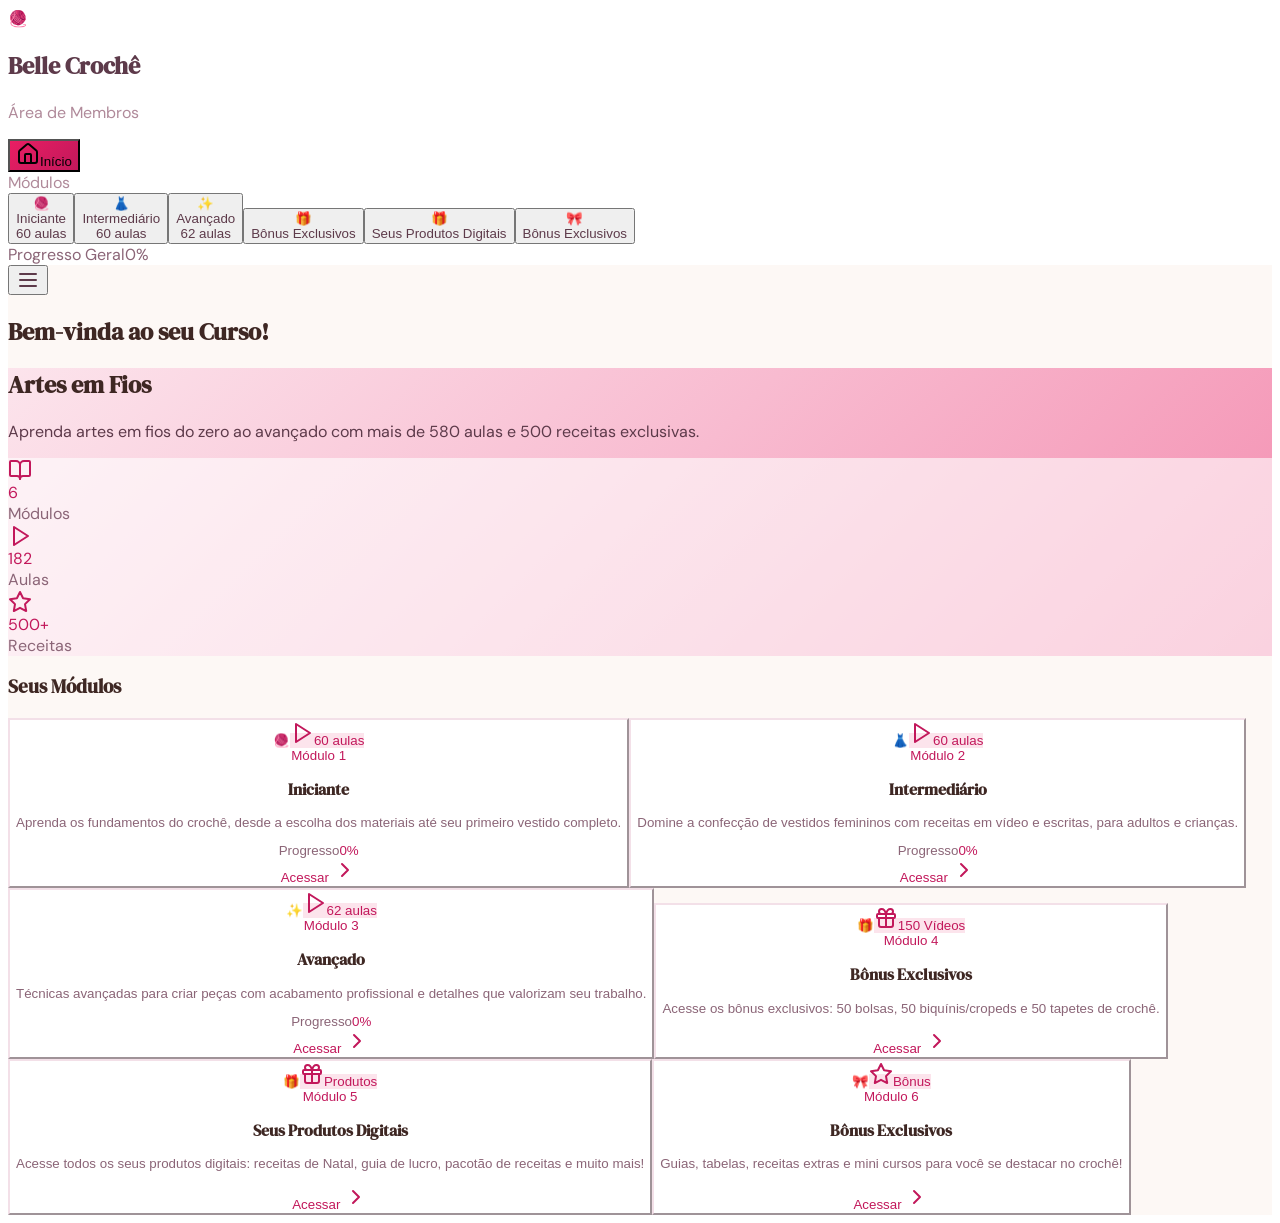
==== commit 0f6975cc: "Update styling, naming to Artes em Fios, and added real lessons/bonus" ====
--- a/dashboard.html
+++ b/dashboard.html
@@ -3,7 +3,7 @@
 <head>
     <meta charset="UTF-8">
     <meta name="viewport" content="width=device-width, initial-scale=1.0, maximum-scale=1">
-    <title>Belle Crochê - Área de Membros</title>
+    <title>Artes em Fios - Área de Membros</title>
     <link rel="preconnect" href="https://fonts.googleapis.com">
     <link rel="preconnect" href="https://fonts.gstatic.com" crossorigin="">
     <link
@@ -3143,9 +3143,10 @@
                             <div data-loc="client\src\pages\Dashboard.tsx:270" class="relative z-10">
                                 <h2 data-loc="client\src\pages\Dashboard.tsx:271" class="text-3xl font-bold mb-2"
                                     style="font-family: &quot;DM Serif Display&quot;, serif; color: rgb(62, 39, 35);">
-                                    Curso Completo de Crochê</h2>
+                                    Artes em Fios</h2>
                                 <p data-loc="client\src\pages\Dashboard.tsx:274" class="text-base max-w-lg"
-                                    style="color: rgb(93, 58, 74);">Aprenda crochê do zero ao avançado com mais de 580
+                                    style="color: rgb(93, 58, 74);">Aprenda artes em fios do zero ao avançado com mais
+                                    de 580
                                     aulas e 500 receitas exclusivas.</p>
                                 <div data-loc="client\src\pages\Dashboard.tsx:277" class="flex gap-6 mt-6">
                                     <div data-loc="client\src\pages\Dashboard.tsx:300"
@@ -3616,7 +3617,8 @@
                                                                     style="float: left;">www.youtube.com</span></li>
                                                             <div
                                                                 class="elementDividerCustomize el-divider el-divider--horizontal">
-                                                                <!----></div>
+                                                                <!---->
+                                                            </div>
                                                             <div class="elementSelectCustomizeAdd el-row">
                                                                 <div class="el-col el-col-16">
                                                                     <div class="el-input el-input--small"><!----><input
